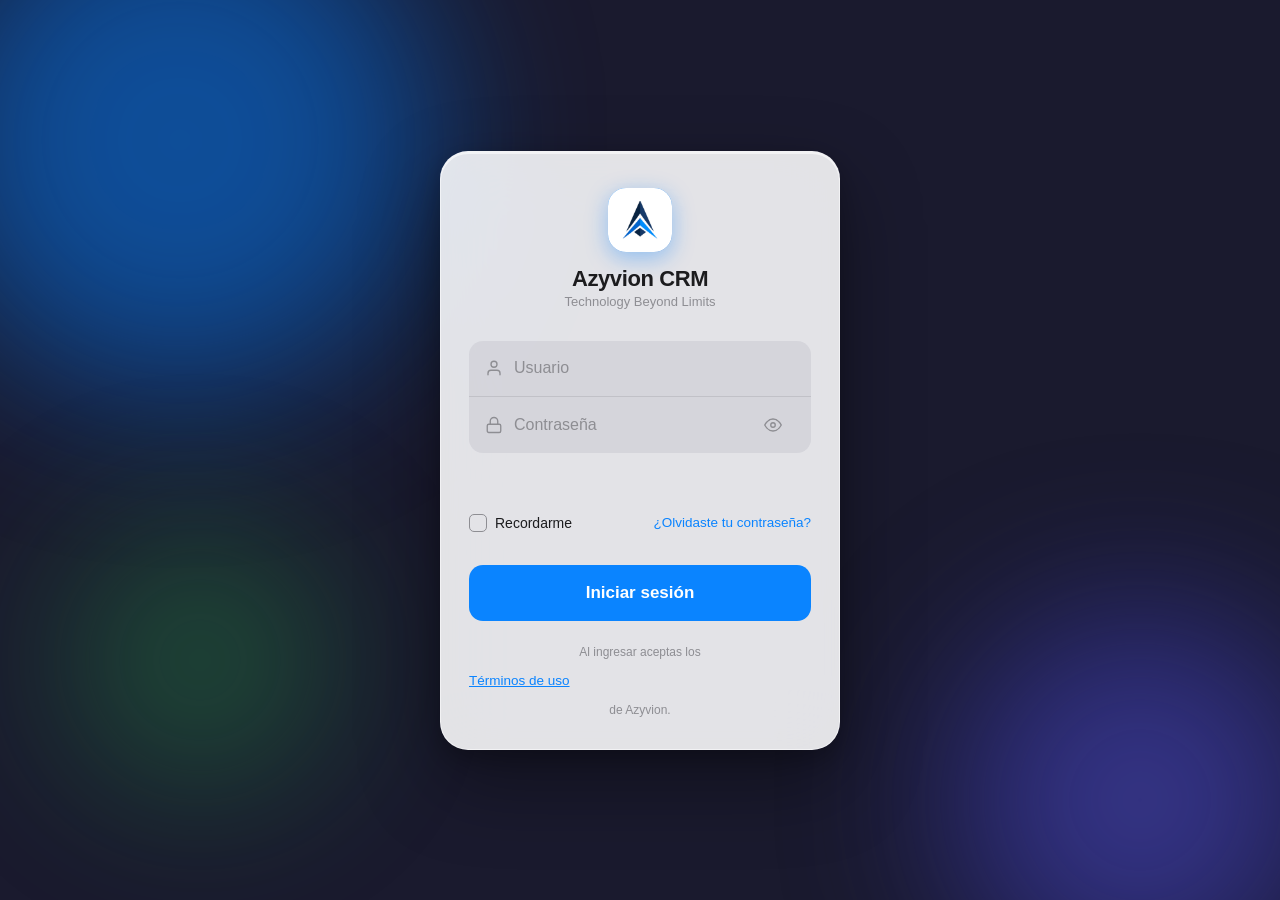
==== index.html @ 905f64ee "Update index.html" ====
<!DOCTYPE html>
<html lang="es">

<head>
    <meta charset="UTF-8" />
    <meta name="viewport" content="width=device-width, initial-scale=1.0, viewport-fit=cover" />
    <meta name="apple-mobile-web-app-capable" content="yes" />
    <meta name="apple-mobile-web-app-status-bar-style" content="black-translucent" />
    <meta name="mobile-web-app-capable" content="yes" />
    <meta name="theme-color" content="#1a1a2e" />
    <title>Azyvion CRM</title>
    <style>
        *,
        *::before,
        *::after {
            box-sizing: border-box;
            margin: 0;
            padding: 0;
        }

        :root {
            --bg: #1a1a2e;
            --card: rgba(255, 255, 255, 0.88);
            --card-border: rgba(255, 255, 255, 0.55);
            --text-primary: #1C1C1E;
            --text-secondary: #8E8E93;
            --field-bg: rgba(118, 118, 128, 0.12);
            --field-focus: rgba(10, 132, 255, 0.14);
            --accent: #0A84FF;
            --accent-dark: #0060DF;
            --danger: #FF453A;
            --divider: rgba(60, 60, 67, 0.13);
        }

        html {
            height: 100%;
        }
        body {
            min-height: 100%;
            min-height: 100dvh;
            display: flex;
            align-items: center;
            justify-content: center;
            font-family: -apple-system, "SF Pro Display", "Helvetica Neue", Arial, sans-serif;
            background: var(--bg);
            overflow: hidden;
            position: relative;
            padding-top: env(safe-area-inset-top, 0px);
            padding-bottom: env(safe-area-inset-bottom, 0px);
            padding-left: env(safe-area-inset-left, 0px);
            padding-right: env(safe-area-inset-right, 0px);
        }

        .bg-orb {
            position: fixed;
            border-radius: 50%;
            filter: blur(80px);
            opacity: 0.55;
            animation: drift linear infinite;
            pointer-events: none;
        }

        .bg-orb:nth-child(1) {
            width: 520px;
            height: 520px;
            background: radial-gradient(circle, #0A84FF 0%, #005cc5 100%);
            top: -120px;
            left: -80px;
            animation-duration: 18s;
        }

        .bg-orb:nth-child(2) {
            width: 400px;
            height: 400px;
            background: radial-gradient(circle, #5e5ce6 0%, #1c1c8a 100%);
            bottom: -100px;
            right: -60px;
            animation-duration: 22s;
            animation-direction: reverse;
        }

        .bg-orb:nth-child(3) {
            width: 280px;
            height: 280px;
            background: radial-gradient(circle, #30d158 0%, #1a7a35 100%);
            bottom: 100px;
            left: 60px;
            animation-duration: 28s;
            opacity: 0.3;
        }

        @keyframes drift {
            0%   { transform: translate(0, 0) scale(1); }
            33%  { transform: translate(40px, 30px) scale(1.06); }
            66%  { transform: translate(-20px, 50px) scale(0.95); }
            100% { transform: translate(0, 0) scale(1); }
        }

        .card {
            position: relative;
            z-index: 10;
            width: 100%;
            max-width: 400px;
            margin: 16px;
            background: var(--card);
            border: 1px solid var(--card-border);
            border-radius: 28px;
            padding: 36px 28px 32px;
            backdrop-filter: blur(32px) saturate(180%);
            -webkit-backdrop-filter: blur(32px) saturate(180%);
            box-shadow: 0 2px 0 rgba(255, 255, 255, 0.6) inset, 0 32px 80px rgba(0, 0, 0, 0.38), 0 8px 24px rgba(0, 0, 0, 0.22);
            animation: cardIn 0.52s cubic-bezier(0.34, 1.56, 0.64, 1) both;
        }
        @media (max-width: 380px) {
            .card { padding: 28px 20px 24px; border-radius: 24px; }
        }

        @keyframes cardIn {
            from { opacity: 0; transform: translateY(28px) scale(0.96); }
            to   { opacity: 1; transform: translateY(0) scale(1); }
        }

        .brand {
            text-align: center;
            margin-bottom: 32px;
        }

        .brand-icon {
            width: 64px;
            height: 64px;
            background: linear-gradient(145deg, #0A84FF 0%, #005cc5 100%);
            border-radius: 18px;
            display: inline-flex;
            align-items: center;
            justify-content: center;
            margin-bottom: 14px;
            box-shadow: 0 6px 22px rgba(10, 132, 255, 0.38);
        }

        .brand-icon svg {
            width: 34px;
            height: 34px;
            fill: none;
            stroke: #fff;
            stroke-width: 2;
            stroke-linecap: round;
            stroke-linejoin: round;
        }

        .brand-name {
            font-size: 22px;
            font-weight: 700;
            color: var(--text-primary);
            letter-spacing: -0.4px;
        }

        .brand-sub {
            font-size: 13px;
            color: var(--text-secondary);
            margin-top: 2px;
            font-weight: 400;
        }

        .field-group {
            background: var(--field-bg);
            border-radius: 14px;
            overflow: hidden;
            margin-bottom: 16px;
        }

        .field {
            display: flex;
            align-items: center;
            padding: 0 16px;
            height: 56px;
            position: relative;
            transition: background .18s;
        }

        .field:first-child:not(:last-child) {
            border-bottom: 1px solid var(--divider);
        }

        .field:focus-within {
            background: var(--field-focus);
        }

        .field-icon {
            width: 18px;
            height: 18px;
            flex-shrink: 0;
            stroke: var(--text-secondary);
            stroke-width: 1.8;
            stroke-linecap: round;
            stroke-linejoin: round;
            fill: none;
            margin-right: 11px;
            transition: stroke .18s;
        }

        .field:focus-within .field-icon {
            stroke: var(--accent);
        }

        .field input {
            flex: 1;
            border: none;
            background: transparent;
            outline: none;
            -webkit-user-select: text;
            font-size: 16px;
            font-family: inherit;
            color: var(--text-primary);
            caret-color: var(--accent);
        }

        .field input::placeholder {
            color: var(--text-secondary);
        }

        .field-action {
            background: none;
            border: none;
            padding: 4px;
            cursor: pointer;
            color: var(--text-secondary);
            display: flex;
            align-items: center;
            transition: color .18s;
        }

        .field-action:hover {
            color: var(--accent);
        }

        .field-action svg {
            width: 18px;
            height: 18px;
            fill: none;
            stroke: currentColor;
            stroke-width: 1.8;
            stroke-linecap: round;
            stroke-linejoin: round;
        }

        .error-msg {
            color: var(--danger);
            font-size: 13px;
            font-weight: 500;
            min-height: 20px;
            margin-bottom: 12px;
            opacity: 0;
            transform: translateY(-4px);
            transition: opacity .22s, transform .22s;
        }

        .error-msg.visible {
            opacity: 1;
            transform: translateY(0);
        }

        .row-aux {
            display: flex;
            align-items: center;
            justify-content: space-between;
            margin-bottom: 20px;
        }

        .checkbox-label {
            display: flex;
            align-items: center;
            gap: 8px;
            font-size: 14px;
            color: var(--text-primary);
            cursor: pointer;
            user-select: none;
        }

        .checkbox-label input[type="checkbox"] {
            display: none;
        }

        .custom-check {
            width: 18px;
            height: 18px;
            border-radius: 5px;
            border: 1.5px solid var(--text-secondary);
            display: flex;
            align-items: center;
            justify-content: center;
            flex-shrink: 0;
            transition: background .15s, border-color .15s;
        }

        .checkbox-label input:checked ~ .custom-check {
            background: var(--accent);
            border-color: var(--accent);
        }

        .custom-check svg {
            width: 10px;
            height: 10px;
            stroke: #fff;
            stroke-width: 2.5;
            stroke-linecap: round;
            stroke-linejoin: round;
            fill: none;
            opacity: 0;
            transition: opacity .15s;
        }

        .checkbox-label input:checked ~ .custom-check svg {
            opacity: 1;
        }

        .link {
            background: none;
            border: none;
            padding: 0;
            font-family: inherit;
            font-size: 13.5px;
            color: var(--accent);
            cursor: pointer;
            font-weight: 500;
        }

        .link:hover {
            color: var(--accent-dark);
        }

        .btn-primary {
            width: 100%;
            height: 56px;
            background: var(--accent);
            color: #fff;
            border: none;
            border-radius: 14px;
            font-size: 17px;
            font-weight: 600;
            font-family: inherit;
            cursor: pointer;
            position: relative;
            overflow: hidden;
            transition: background .2s;
            margin-bottom: 20px;
            -webkit-tap-highlight-color: transparent;
            touch-action: manipulation;
        }
        .btn-primary:active:not(:disabled) {
            background: var(--accent-dark);
            transform: scale(0.98);
        }

        .btn-primary:hover:not(:disabled) {
            background: var(--accent-dark);
        }

        .btn-primary:disabled {
            opacity: .65;
            cursor: not-allowed;
        }

        .btn-text {
            transition: opacity .2s;
        }

        .spinner {
            position: absolute;
            inset: 0;
            display: none;
            align-items: center;
            justify-content: center;
        }

        .spinner::after {
            content: '';
            width: 22px;
            height: 22px;
            border: 2.5px solid rgba(255, 255, 255, 0.35);
            border-top-color: #fff;
            border-radius: 50%;
            animation: spin .75s linear infinite;
        }

        @keyframes spin {
            to { transform: rotate(360deg) }
        }

        .btn-primary.loading .btn-text {
            opacity: 0;
        }

        .btn-primary.loading .spinner {
            display: flex;
        }

        .footer-text {
            text-align: center;
            margin-top: 4px;
            font-size: 12px;
            color: var(--text-secondary);
        }

        .toast {
            position: fixed;
            bottom: calc(28px + env(safe-area-inset-bottom, 0px));
            left: 50%;
            transform: translateX(-50%) translateY(120px);
            background: rgba(30, 30, 30, 0.92);
            color: #fff;
            padding: 13px 22px;
            border-radius: 20px;
            font-size: 14px;
            font-weight: 500;
            backdrop-filter: blur(16px);
            -webkit-backdrop-filter: blur(16px);
            display: flex;
            align-items: center;
            gap: 8px;
            z-index: 100;
            transition: transform .38s cubic-bezier(0.34, 1.42, 0.64, 1);
            white-space: nowrap;
            max-width: calc(100vw - 32px);
        }

        .toast.show {
            transform: translateX(-50%) translateY(0);
        }

        .toast svg {
            width: 18px;
            height: 18px;
            stroke-width: 2.5;
            stroke-linecap: round;
            stroke-linejoin: round;
            fill: none;
        }

        @media(prefers-reduced-motion:reduce) {
            .bg-orb, .card { animation: none; }
        }

        * { -webkit-tap-highlight-color: transparent; }
        button, a, label { touch-action: manipulation; }
        .checkbox-label { min-height: 44px; }
        .link { min-height: 44px; display: flex; align-items: center; }
        .row-aux { align-items: center; }
        .field-action { min-width: 44px; min-height: 44px; justify-content: center; }

        @media (prefers-color-scheme: dark) {
            :root:not([data-theme="light"]) {
                --card: rgba(40, 40, 50, 0.92);
                --card-border: rgba(255, 255, 255, 0.12);
                --text-primary: #F2F2F7;
                --text-secondary: #A5A5AA;
                --field-bg: rgba(118, 118, 128, 0.2);
                --field-focus: rgba(10, 132, 255, 0.18);
                --divider: rgba(255, 255, 255, 0.08);
            }
        }
    </style>
</head>

<body>
    <div class="bg-orb"></div>
    <div class="bg-orb"></div>
    <div class="bg-orb"></div>

    <div class="toast" id="toast">
        <svg viewBox="0 0 24 24" style="stroke:#30d158">
            <polyline points="20 6 9 17 4 12" />
        </svg>
        Sesión iniciada correctamente
    </div>

    <div class="card">
        <div class="brand">
            <div class="brand-icon">
                <img src="logo-crm.png" alt="Azyvion CRM Logo" style="width:100%;height:100%;object-fit:contain;border-radius:inherit;" onerror="this.style.display='none';this.parentElement.innerHTML='<svg viewBox=\'0 0 24 24\' style=\'width:24px;height:24px;stroke:#fff;stroke-width:2;stroke-linecap:round;stroke-linejoin:round;fill:none\'><path d=\'M12 2L2 7l10 5 10-5-10-5z\'/><path d=\'M2 17l10 5 10-5\'/><path d=\'M2 12l10 5 10-5\'/></svg>'">
            </div>
            <div class="brand-name">Azyvion CRM</div>
            <div class="brand-sub">Technology Beyond Limits</div>
        </div>

        <div class="field-group">
            <div class="field">
                <svg class="field-icon" viewBox="0 0 24 24">
                    <path d="M20 21v-2a4 4 0 0 0-4-4H8a4 4 0 0 0-4 4v2" />
                    <circle cx="12" cy="7" r="4" />
                </svg>
                <input type="text" id="usuario" placeholder="Usuario" autocomplete="username" />
            </div>
            <div class="field">
                <svg class="field-icon" viewBox="0 0 24 24">
                    <rect x="3" y="11" width="18" height="11" rx="2" ry="2" />
                    <path d="M7 11V7a5 5 0 0 1 10 0v4" />
                </svg>
                <input type="password" id="password" placeholder="Contraseña" autocomplete="current-password" />
                <button class="field-action" onclick="togglePwd()" aria-label="Mostrar contraseña">
                    <svg id="eyeIcon" viewBox="0 0 24 24">
                        <path d="M1 12s4-8 11-8 11 8 11 8-4 8-11 8-11-8-11-8z" />
                        <circle cx="12" cy="12" r="3" />
                    </svg>
                </button>
            </div>
        </div>

        <div class="error-msg" id="errMsg">Usuario o contraseña incorrectos.</div>

        <div class="row-aux">
            <label class="checkbox-label">
                <input type="checkbox" id="remember" />
                <span class="custom-check">
                    <svg viewBox="0 0 12 12">
                        <polyline points="2 6 5 9 10 3" />
                    </svg>
                </span>
                Recordarme
            </label>
            <button class="link" onclick="handleForgot()">¿Olvidaste tu contraseña?</button>
        </div>

        <button class="btn-primary" id="loginBtn" onclick="handleLogin()">
            <span class="btn-text">Iniciar sesión</span>
            <div class="spinner"></div>
        </button>

        <p class="footer-text">
            Al ingresar aceptas los <a class="link" href="#">Términos de uso</a> de Azyvion.
        </p>
    </div>

    <!-- ════════════════════════════════════════════════════════════
         AZYVION CRM — LOGIN via Edge Function login-crm
    ═════════════════════════════════════════════════════════════ -->
    <script>
    (function () {
        var SESSION_KEY  = 'azyvion_session';
        var REMEMBER_KEY = 'azyvion_remember_user';
        var LOGIN_URL    = 'https://dwtykzporgjjvdustjfq.supabase.co/functions/v1/login-crm';

        /* ── Verificación rápida de sesión existente ─────────────────────────────
           El dashboard requiere azyvion_session con { token, expira }.
           Si ya existe una sesión válida (token presente y no expirada),
           redirigir directamente sin llamar al backend.                          */
        (function checkExisting() {
            try {
                var raw = localStorage.getItem(SESSION_KEY);
                if (!raw) return;
                var sess = JSON.parse(raw);
                if (!sess || !sess.token) return;
                if (sess.expira && new Date(sess.expira) <= new Date()) {
                    localStorage.removeItem(SESSION_KEY);
                    return;
                }
                // Sesión todavía válida: ir directo al dashboard
                window.location.href = 'dashboard.html';
            } catch (e) {}
        })();

        /* ── Pre-rellenar usuario si Recordarme estaba activo ───────────────── */
        (function prefillUser() {
            try {
                var saved = localStorage.getItem(REMEMBER_KEY);
                if (saved) {
                    document.getElementById('usuario').value = saved;
                    document.getElementById('remember').checked = true;
                }
            } catch (e) {}
        })();

        /* ── handleLogin ─────────────────────────────────────────────────────── */
        window.handleLogin = function () {
            var usuario  = document.getElementById('usuario').value.trim();
            var pwd      = document.getElementById('password').value;
            var remember = document.getElementById('remember').checked;
            var btn      = document.getElementById('loginBtn');
            var err      = document.getElementById('errMsg');

            err.classList.remove('visible');

            if (!usuario || !pwd) {
                err.textContent = 'Ingresa tu usuario y contraseña.';
                err.classList.add('visible');
                return;
            }

            btn.classList.add('loading');
            btn.disabled = true;

            fetch(LOGIN_URL, {
                method:  'POST',
                headers: { 'Content-Type': 'application/json' },
                body:    JSON.stringify({ usuario: usuario, contrasena: pwd })
            })
            .then(function (r) { return r.json(); })
            .then(function (res) {
                btn.classList.remove('loading');
                btn.disabled = false;

                if (!res.ok) {
                    err.textContent = res.error || 'Error al iniciar sesión.';
                    err.classList.add('visible');
                    return;
                }

                /* ── Recordarme: solo el nombre de usuario, nunca la contraseña */
                try {
                    if (remember) {
                        localStorage.setItem(REMEMBER_KEY, usuario);
                    } else {
                        localStorage.removeItem(REMEMBER_KEY);
                    }
                } catch (e) {}

                /* ── Construir objeto de sesión compatible con dashboard.html ───
                   El dashboard verifica:
                     sess.token   → debe existir (usamos access_token de Supabase Auth)
                     sess.expira  → ISO string; si <= now() la sesión es inválida
                     sess.rol     → string 'Admin' | 'Gerente' | 'Agente'
                     sess.nombre  → string con el nombre visible
                     sess.usuario → string con el username
                   Campos adicionales que el dashboard consume si están presentes:
                     sess.fotoUrl, sess.preferencias                              */
                var expiresAt = res.session.expires_at;
                // expires_at de Supabase Auth es unix timestamp (segundos)
                var expira = new Date(expiresAt * 1000).toISOString();

                var sesion = {
                    token:        res.session.access_token,
                    refresh_token: res.session.refresh_token,
                    nombre:       res.nombre,
                    usuario:      res.usuario,
                    rol:          res.rol,
                    expira:       expira,
                    fotoUrl:      res.fotoUrl  || '',
                    preferencias: res.preferencias || {}
                };

                try {
                    localStorage.setItem(SESSION_KEY, JSON.stringify(sesion));
                } catch (e) {
                    err.textContent = 'No se pudo guardar la sesión. Revisa los permisos del navegador.';
                    err.classList.add('visible');
                    return;
                }

                showToast('Sesión iniciada — bienvenido, ' + res.nombre, '#30d158');
                setTimeout(function () {
                    window.location.href = 'dashboard.html';
                }, 1300);
            })
            .catch(function (e) {
                btn.classList.remove('loading');
                btn.disabled = false;
                err.textContent = 'Error de conexión: ' + (e.message || 'intenta de nuevo.');
                err.classList.add('visible');
            });
        };

        /* ── Helpers UI ──────────────────────────────────────────────────────── */
        window.handleForgot = function () {
            showToast('Contacta al administrador para restablecer tu contraseña', '#0A84FF');
        };

        function showToast(msg, color) {
            color = color || '#30d158';
            var t = document.getElementById('toast');
            t.innerHTML = '<svg viewBox="0 0 24 24" style="stroke:' + color + ';width:18px;height:18px;stroke-width:2.5;stroke-linecap:round;stroke-linejoin:round;fill:none"><polyline points="20 6 9 17 4 12"/></svg> ' + msg;
            t.classList.add('show');
            setTimeout(function () { t.classList.remove('show'); }, 3000);
        }

        var pwdVisible = false;
        window.togglePwd = function () {
            pwdVisible = !pwdVisible;
            document.getElementById('password').type = pwdVisible ? 'text' : 'password';
        };

        /* ── Enter en cualquier campo dispara el login ───────────────────────── */
        document.addEventListener('keydown', function (e) {
            if (e.key === 'Enter') window.handleLogin();
        });

    })();
    </script>
</body>

</html>
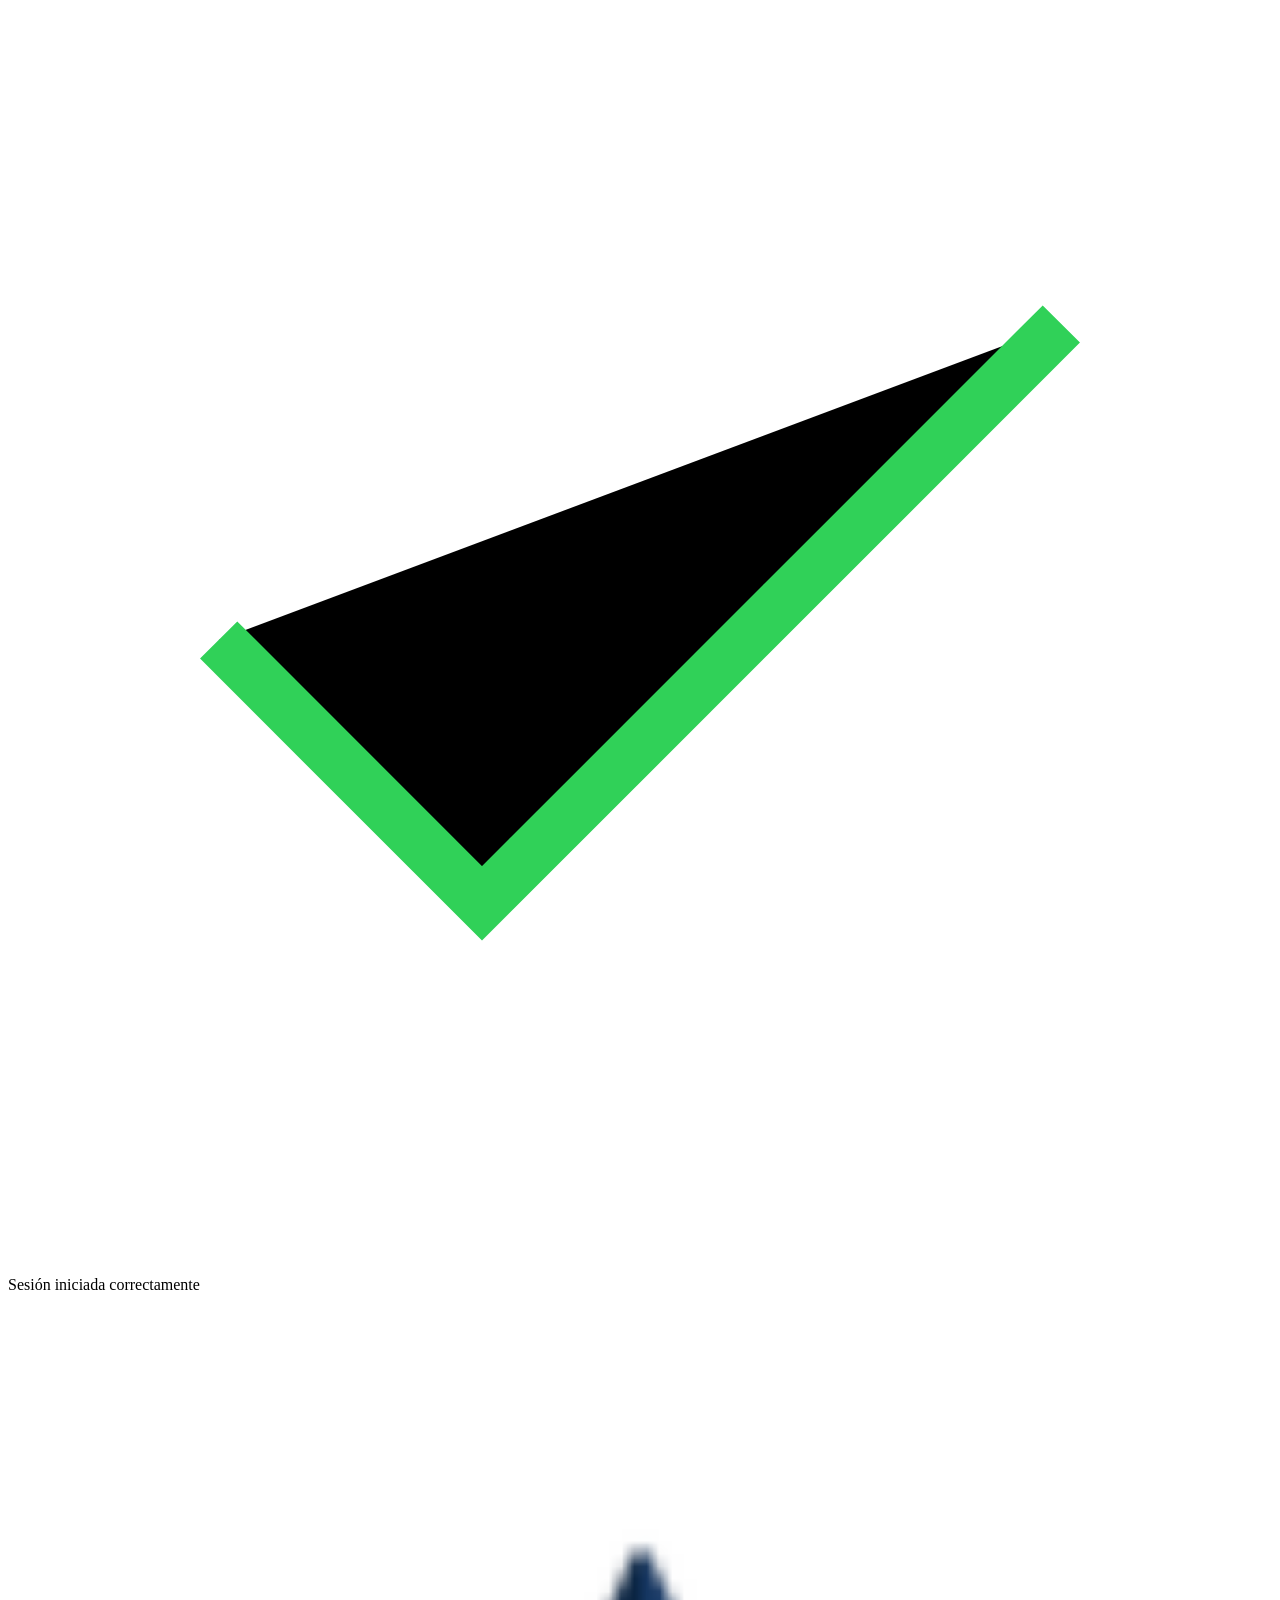
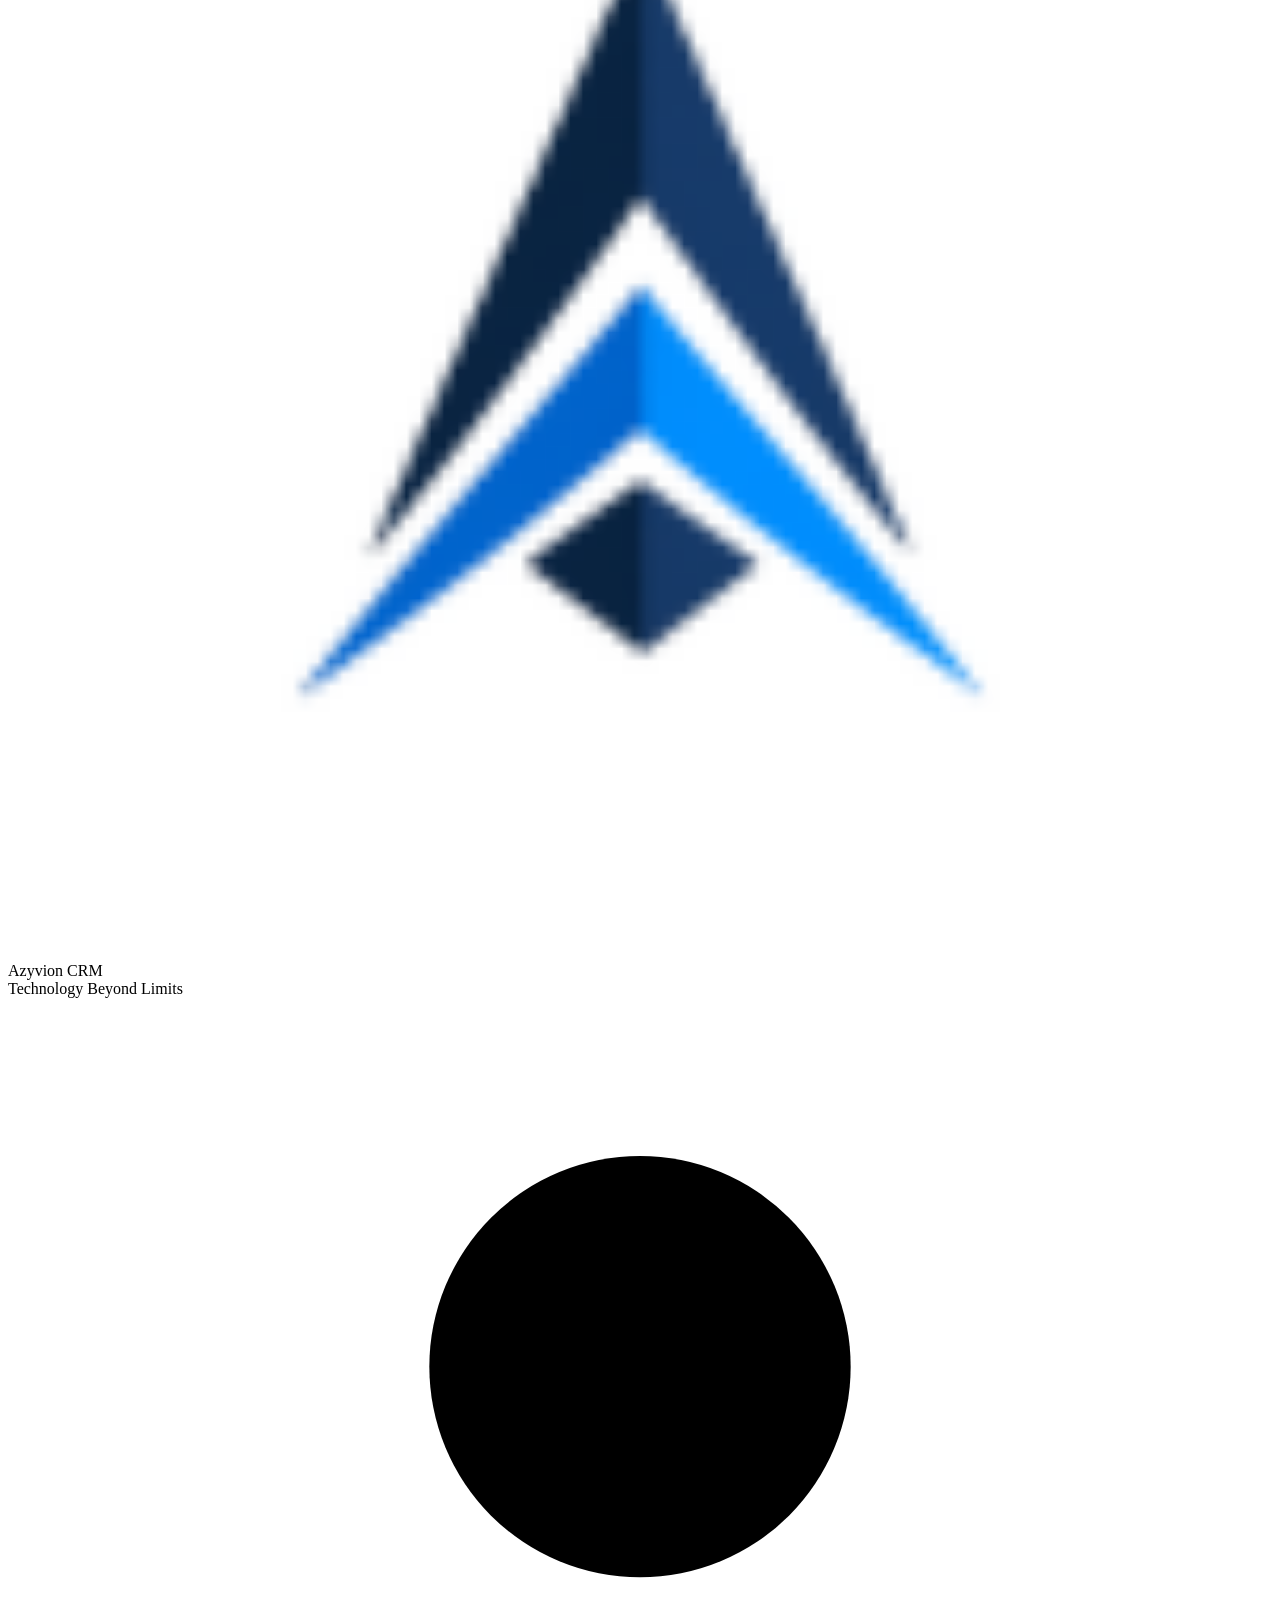
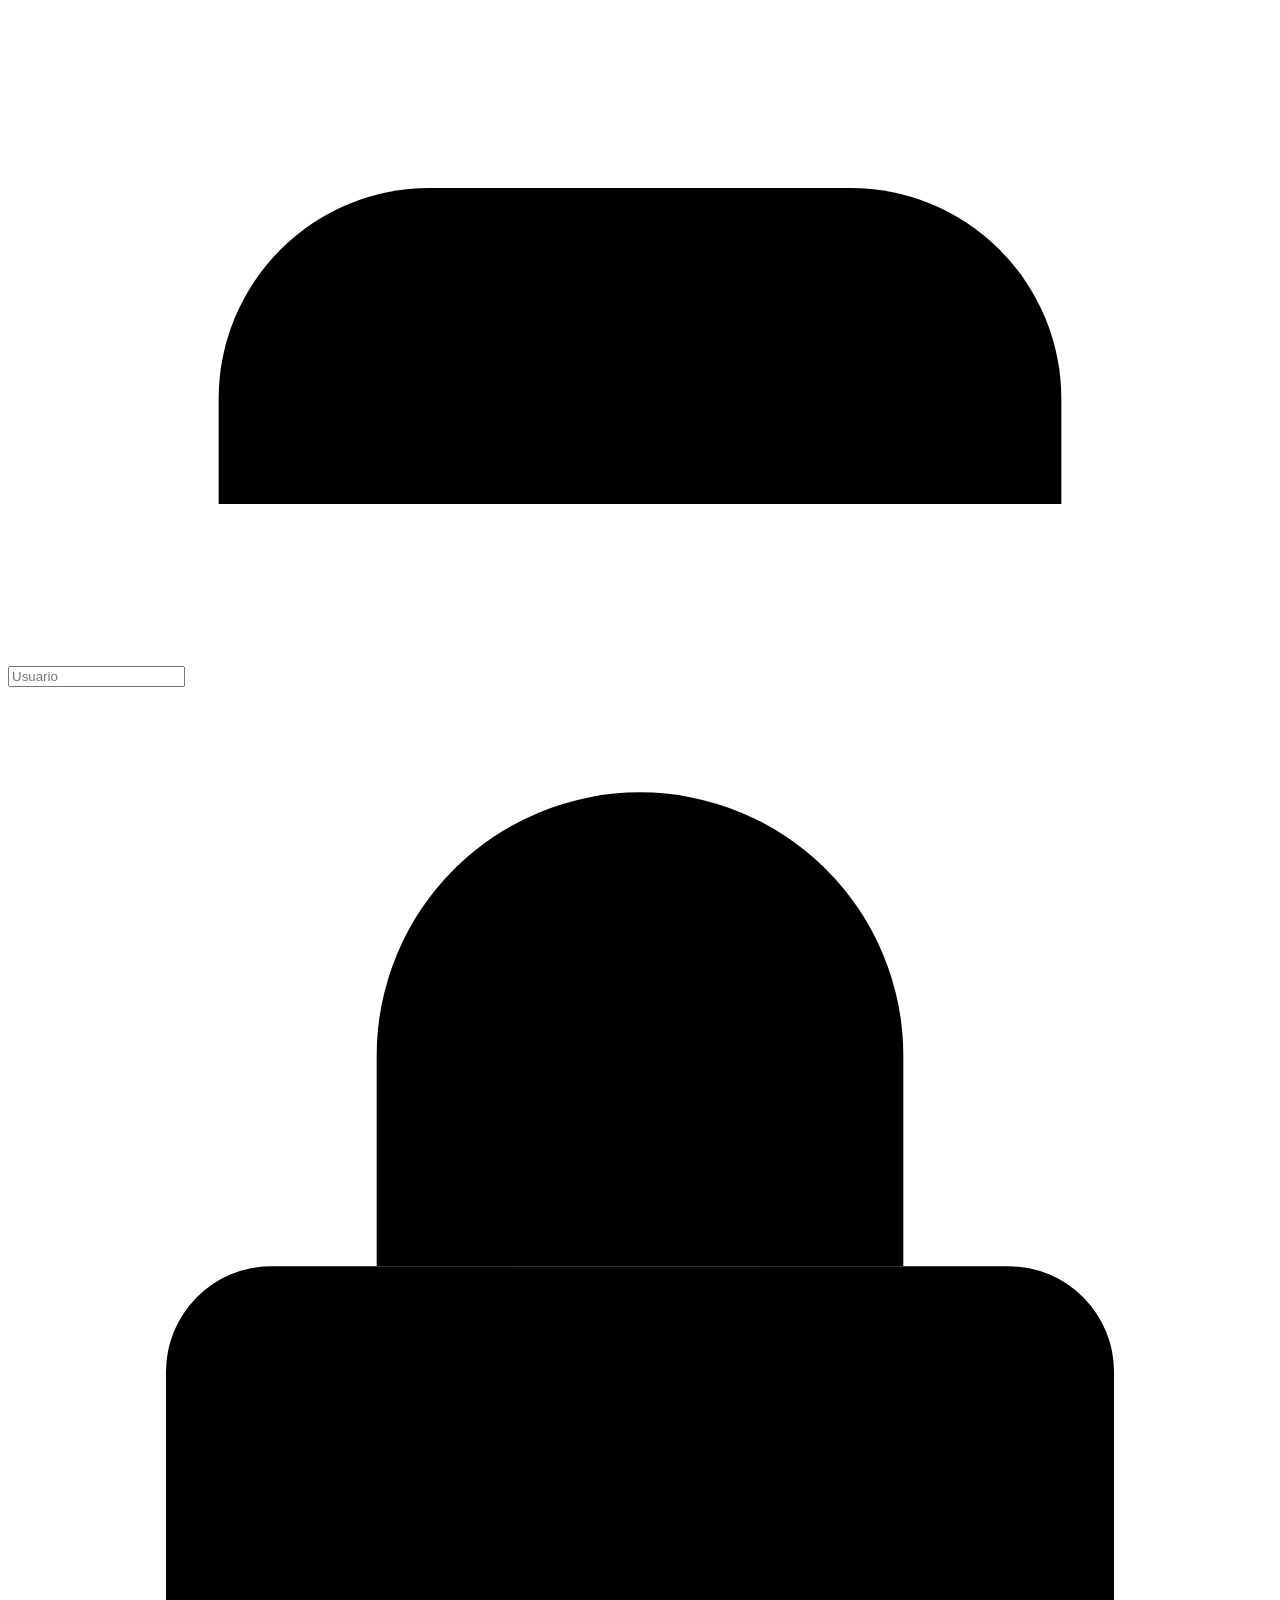
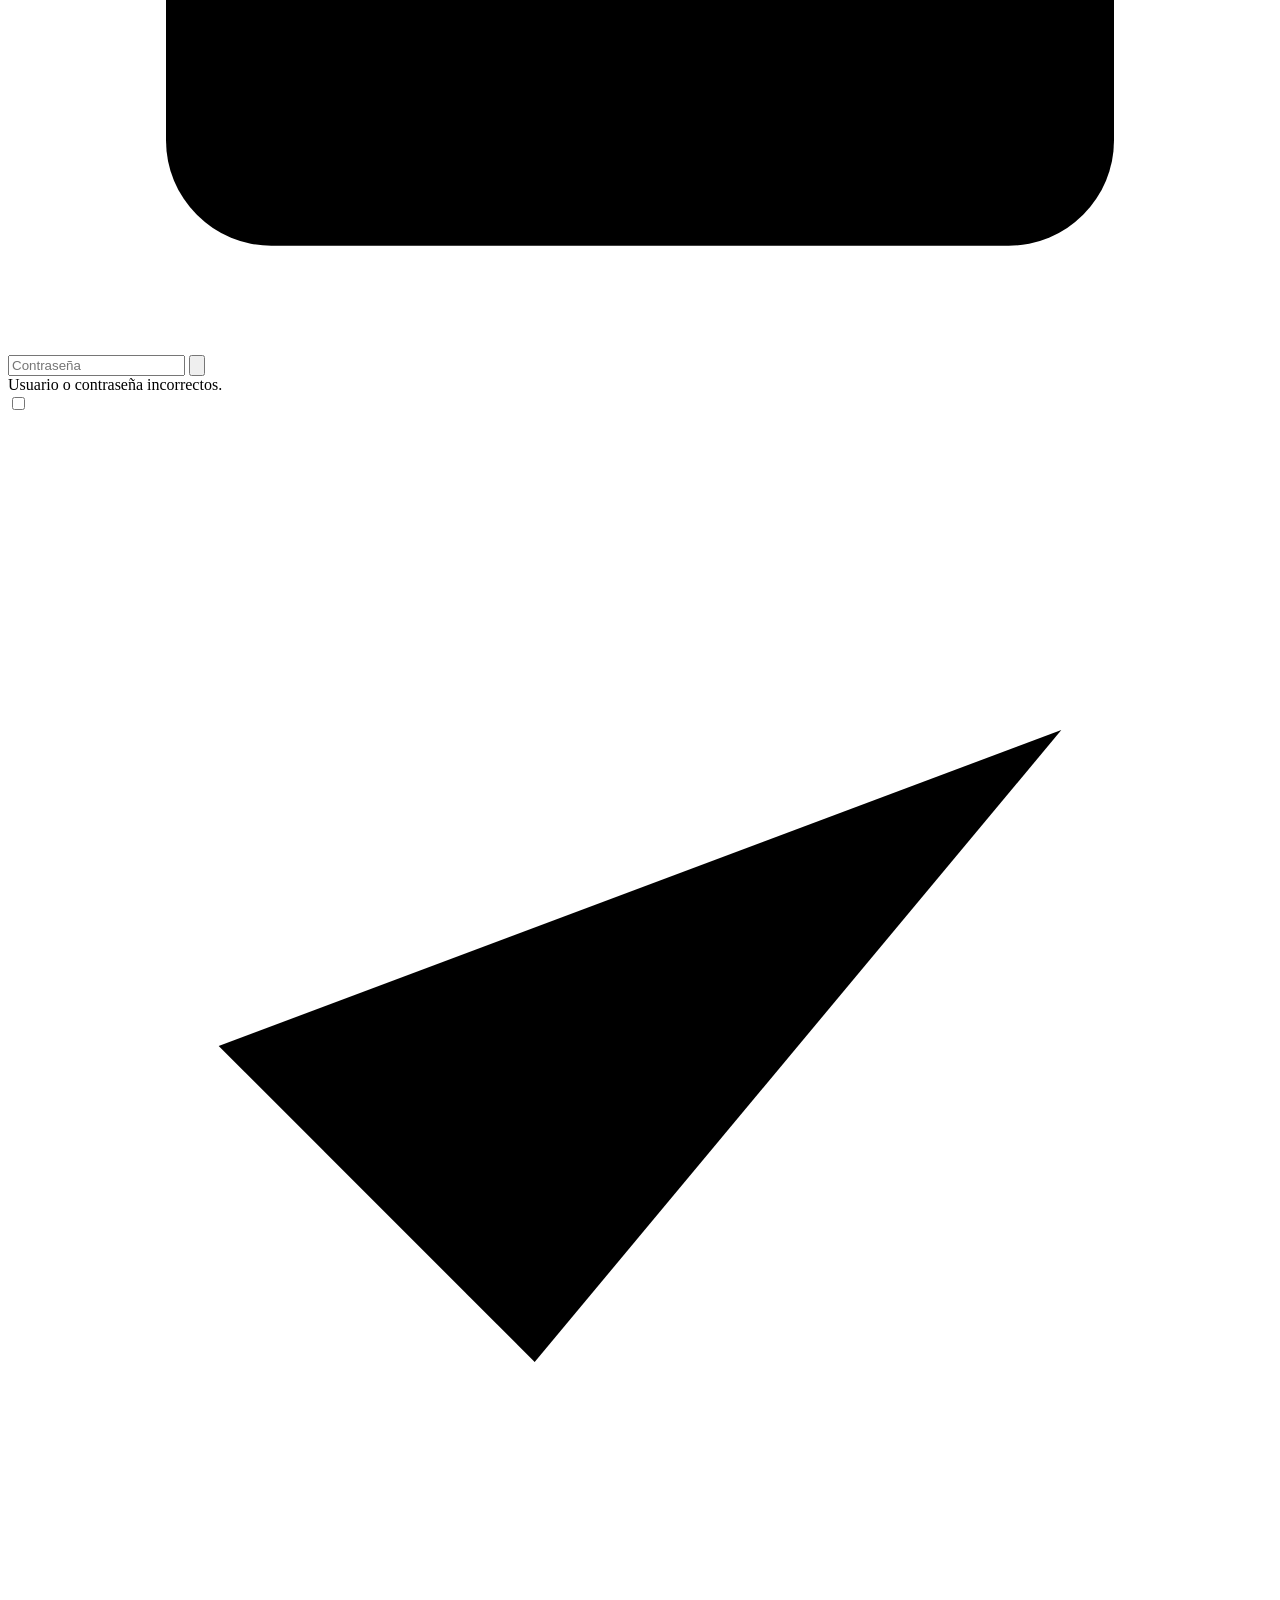
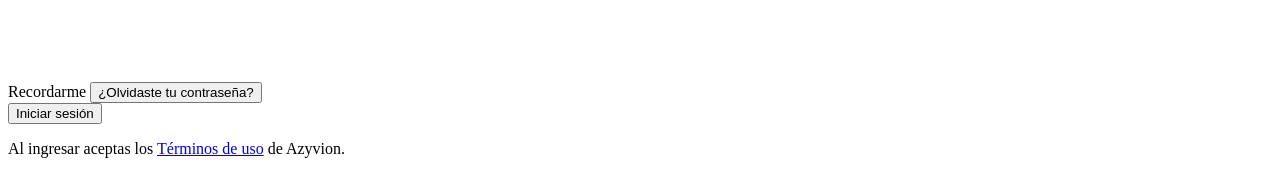
==== commit fc0ed2bf: "Update index.html" ====
--- a/index.html
+++ b/index.html
@@ -9,456 +9,7 @@
     <meta name="mobile-web-app-capable" content="yes" />
     <meta name="theme-color" content="#1a1a2e" />
     <title>Azyvion CRM</title>
-    <style>
-        *,
-        *::before,
-        *::after {
-            box-sizing: border-box;
-            margin: 0;
-            padding: 0;
-        }
-
-        :root {
-            --bg: #1a1a2e;
-            --card: rgba(255, 255, 255, 0.88);
-            --card-border: rgba(255, 255, 255, 0.55);
-            --text-primary: #1C1C1E;
-            --text-secondary: #8E8E93;
-            --field-bg: rgba(118, 118, 128, 0.12);
-            --field-focus: rgba(10, 132, 255, 0.14);
-            --accent: #0A84FF;
-            --accent-dark: #0060DF;
-            --danger: #FF453A;
-            --divider: rgba(60, 60, 67, 0.13);
-        }
-
-        html {
-            height: 100%;
-        }
-        body {
-            min-height: 100%;
-            min-height: 100dvh;
-            display: flex;
-            align-items: center;
-            justify-content: center;
-            font-family: -apple-system, "SF Pro Display", "Helvetica Neue", Arial, sans-serif;
-            background: var(--bg);
-            overflow: hidden;
-            position: relative;
-            padding-top: env(safe-area-inset-top, 0px);
-            padding-bottom: env(safe-area-inset-bottom, 0px);
-            padding-left: env(safe-area-inset-left, 0px);
-            padding-right: env(safe-area-inset-right, 0px);
-        }
-
-        .bg-orb {
-            position: fixed;
-            border-radius: 50%;
-            filter: blur(80px);
-            opacity: 0.55;
-            animation: drift linear infinite;
-            pointer-events: none;
-        }
-
-        .bg-orb:nth-child(1) {
-            width: 520px;
-            height: 520px;
-            background: radial-gradient(circle, #0A84FF 0%, #005cc5 100%);
-            top: -120px;
-            left: -80px;
-            animation-duration: 18s;
-        }
-
-        .bg-orb:nth-child(2) {
-            width: 400px;
-            height: 400px;
-            background: radial-gradient(circle, #5e5ce6 0%, #1c1c8a 100%);
-            bottom: -100px;
-            right: -60px;
-            animation-duration: 22s;
-            animation-direction: reverse;
-        }
-
-        .bg-orb:nth-child(3) {
-            width: 280px;
-            height: 280px;
-            background: radial-gradient(circle, #30d158 0%, #1a7a35 100%);
-            bottom: 100px;
-            left: 60px;
-            animation-duration: 28s;
-            opacity: 0.3;
-        }
-
-        @keyframes drift {
-            0%   { transform: translate(0, 0) scale(1); }
-            33%  { transform: translate(40px, 30px) scale(1.06); }
-            66%  { transform: translate(-20px, 50px) scale(0.95); }
-            100% { transform: translate(0, 0) scale(1); }
-        }
-
-        .card {
-            position: relative;
-            z-index: 10;
-            width: 100%;
-            max-width: 400px;
-            margin: 16px;
-            background: var(--card);
-            border: 1px solid var(--card-border);
-            border-radius: 28px;
-            padding: 36px 28px 32px;
-            backdrop-filter: blur(32px) saturate(180%);
-            -webkit-backdrop-filter: blur(32px) saturate(180%);
-            box-shadow: 0 2px 0 rgba(255, 255, 255, 0.6) inset, 0 32px 80px rgba(0, 0, 0, 0.38), 0 8px 24px rgba(0, 0, 0, 0.22);
-            animation: cardIn 0.52s cubic-bezier(0.34, 1.56, 0.64, 1) both;
-        }
-        @media (max-width: 380px) {
-            .card { padding: 28px 20px 24px; border-radius: 24px; }
-        }
-
-        @keyframes cardIn {
-            from { opacity: 0; transform: translateY(28px) scale(0.96); }
-            to   { opacity: 1; transform: translateY(0) scale(1); }
-        }
-
-        .brand {
-            text-align: center;
-            margin-bottom: 32px;
-        }
-
-        .brand-icon {
-            width: 64px;
-            height: 64px;
-            background: linear-gradient(145deg, #0A84FF 0%, #005cc5 100%);
-            border-radius: 18px;
-            display: inline-flex;
-            align-items: center;
-            justify-content: center;
-            margin-bottom: 14px;
-            box-shadow: 0 6px 22px rgba(10, 132, 255, 0.38);
-        }
-
-        .brand-icon svg {
-            width: 34px;
-            height: 34px;
-            fill: none;
-            stroke: #fff;
-            stroke-width: 2;
-            stroke-linecap: round;
-            stroke-linejoin: round;
-        }
-
-        .brand-name {
-            font-size: 22px;
-            font-weight: 700;
-            color: var(--text-primary);
-            letter-spacing: -0.4px;
-        }
-
-        .brand-sub {
-            font-size: 13px;
-            color: var(--text-secondary);
-            margin-top: 2px;
-            font-weight: 400;
-        }
-
-        .field-group {
-            background: var(--field-bg);
-            border-radius: 14px;
-            overflow: hidden;
-            margin-bottom: 16px;
-        }
-
-        .field {
-            display: flex;
-            align-items: center;
-            padding: 0 16px;
-            height: 56px;
-            position: relative;
-            transition: background .18s;
-        }
-
-        .field:first-child:not(:last-child) {
-            border-bottom: 1px solid var(--divider);
-        }
-
-        .field:focus-within {
-            background: var(--field-focus);
-        }
-
-        .field-icon {
-            width: 18px;
-            height: 18px;
-            flex-shrink: 0;
-            stroke: var(--text-secondary);
-            stroke-width: 1.8;
-            stroke-linecap: round;
-            stroke-linejoin: round;
-            fill: none;
-            margin-right: 11px;
-            transition: stroke .18s;
-        }
-
-        .field:focus-within .field-icon {
-            stroke: var(--accent);
-        }
-
-        .field input {
-            flex: 1;
-            border: none;
-            background: transparent;
-            outline: none;
-            -webkit-user-select: text;
-            font-size: 16px;
-            font-family: inherit;
-            color: var(--text-primary);
-            caret-color: var(--accent);
-        }
-
-        .field input::placeholder {
-            color: var(--text-secondary);
-        }
-
-        .field-action {
-            background: none;
-            border: none;
-            padding: 4px;
-            cursor: pointer;
-            color: var(--text-secondary);
-            display: flex;
-            align-items: center;
-            transition: color .18s;
-        }
-
-        .field-action:hover {
-            color: var(--accent);
-        }
-
-        .field-action svg {
-            width: 18px;
-            height: 18px;
-            fill: none;
-            stroke: currentColor;
-            stroke-width: 1.8;
-            stroke-linecap: round;
-            stroke-linejoin: round;
-        }
-
-        .error-msg {
-            color: var(--danger);
-            font-size: 13px;
-            font-weight: 500;
-            min-height: 20px;
-            margin-bottom: 12px;
-            opacity: 0;
-            transform: translateY(-4px);
-            transition: opacity .22s, transform .22s;
-        }
-
-        .error-msg.visible {
-            opacity: 1;
-            transform: translateY(0);
-        }
-
-        .row-aux {
-            display: flex;
-            align-items: center;
-            justify-content: space-between;
-            margin-bottom: 20px;
-        }
-
-        .checkbox-label {
-            display: flex;
-            align-items: center;
-            gap: 8px;
-            font-size: 14px;
-            color: var(--text-primary);
-            cursor: pointer;
-            user-select: none;
-        }
-
-        .checkbox-label input[type="checkbox"] {
-            display: none;
-        }
-
-        .custom-check {
-            width: 18px;
-            height: 18px;
-            border-radius: 5px;
-            border: 1.5px solid var(--text-secondary);
-            display: flex;
-            align-items: center;
-            justify-content: center;
-            flex-shrink: 0;
-            transition: background .15s, border-color .15s;
-        }
-
-        .checkbox-label input:checked ~ .custom-check {
-            background: var(--accent);
-            border-color: var(--accent);
-        }
-
-        .custom-check svg {
-            width: 10px;
-            height: 10px;
-            stroke: #fff;
-            stroke-width: 2.5;
-            stroke-linecap: round;
-            stroke-linejoin: round;
-            fill: none;
-            opacity: 0;
-            transition: opacity .15s;
-        }
-
-        .checkbox-label input:checked ~ .custom-check svg {
-            opacity: 1;
-        }
-
-        .link {
-            background: none;
-            border: none;
-            padding: 0;
-            font-family: inherit;
-            font-size: 13.5px;
-            color: var(--accent);
-            cursor: pointer;
-            font-weight: 500;
-        }
-
-        .link:hover {
-            color: var(--accent-dark);
-        }
-
-        .btn-primary {
-            width: 100%;
-            height: 56px;
-            background: var(--accent);
-            color: #fff;
-            border: none;
-            border-radius: 14px;
-            font-size: 17px;
-            font-weight: 600;
-            font-family: inherit;
-            cursor: pointer;
-            position: relative;
-            overflow: hidden;
-            transition: background .2s;
-            margin-bottom: 20px;
-            -webkit-tap-highlight-color: transparent;
-            touch-action: manipulation;
-        }
-        .btn-primary:active:not(:disabled) {
-            background: var(--accent-dark);
-            transform: scale(0.98);
-        }
-
-        .btn-primary:hover:not(:disabled) {
-            background: var(--accent-dark);
-        }
-
-        .btn-primary:disabled {
-            opacity: .65;
-            cursor: not-allowed;
-        }
-
-        .btn-text {
-            transition: opacity .2s;
-        }
-
-        .spinner {
-            position: absolute;
-            inset: 0;
-            display: none;
-            align-items: center;
-            justify-content: center;
-        }
-
-        .spinner::after {
-            content: '';
-            width: 22px;
-            height: 22px;
-            border: 2.5px solid rgba(255, 255, 255, 0.35);
-            border-top-color: #fff;
-            border-radius: 50%;
-            animation: spin .75s linear infinite;
-        }
-
-        @keyframes spin {
-            to { transform: rotate(360deg) }
-        }
-
-        .btn-primary.loading .btn-text {
-            opacity: 0;
-        }
-
-        .btn-primary.loading .spinner {
-            display: flex;
-        }
-
-        .footer-text {
-            text-align: center;
-            margin-top: 4px;
-            font-size: 12px;
-            color: var(--text-secondary);
-        }
-
-        .toast {
-            position: fixed;
-            bottom: calc(28px + env(safe-area-inset-bottom, 0px));
-            left: 50%;
-            transform: translateX(-50%) translateY(120px);
-            background: rgba(30, 30, 30, 0.92);
-            color: #fff;
-            padding: 13px 22px;
-            border-radius: 20px;
-            font-size: 14px;
-            font-weight: 500;
-            backdrop-filter: blur(16px);
-            -webkit-backdrop-filter: blur(16px);
-            display: flex;
-            align-items: center;
-            gap: 8px;
-            z-index: 100;
-            transition: transform .38s cubic-bezier(0.34, 1.42, 0.64, 1);
-            white-space: nowrap;
-            max-width: calc(100vw - 32px);
-        }
-
-        .toast.show {
-            transform: translateX(-50%) translateY(0);
-        }
-
-        .toast svg {
-            width: 18px;
-            height: 18px;
-            stroke-width: 2.5;
-            stroke-linecap: round;
-            stroke-linejoin: round;
-            fill: none;
-        }
-
-        @media(prefers-reduced-motion:reduce) {
-            .bg-orb, .card { animation: none; }
-        }
-
-        * { -webkit-tap-highlight-color: transparent; }
-        button, a, label { touch-action: manipulation; }
-        .checkbox-label { min-height: 44px; }
-        .link { min-height: 44px; display: flex; align-items: center; }
-        .row-aux { align-items: center; }
-        .field-action { min-width: 44px; min-height: 44px; justify-content: center; }
-
-        @media (prefers-color-scheme: dark) {
-            :root:not([data-theme="light"]) {
-                --card: rgba(40, 40, 50, 0.92);
-                --card-border: rgba(255, 255, 255, 0.12);
-                --text-primary: #F2F2F7;
-                --text-secondary: #A5A5AA;
-                --field-bg: rgba(118, 118, 128, 0.2);
-                --field-focus: rgba(10, 132, 255, 0.18);
-                --divider: rgba(255, 255, 255, 0.08);
-            }
-        }
-    </style>
+    <link rel="stylesheet" href="index.css">
 </head>
 
 <body>
@@ -542,9 +93,17 @@
         /* ── Verificación rápida de sesión existente ─────────────────────────────
            El dashboard requiere azyvion_session con { token, expira }.
            Si ya existe una sesión válida (token presente y no expirada),
-           redirigir directamente sin llamar al backend.                          */
+           redirigir directamente sin llamar al backend.
+           Si llegamos aquí con ?logout=1 o ?expired=1 en la URL, no redirigir
+           (el dashboard nos mandó de vuelta porque la sesión falló).             */
         (function checkExisting() {
             try {
+                // Si el dashboard nos redirigió de vuelta, no volver a redirigir
+                if (window.location.search.indexOf('logout') !== -1 ||
+                    window.location.search.indexOf('expired') !== -1) {
+                    localStorage.removeItem(SESSION_KEY);
+                    return;
+                }
                 var raw = localStorage.getItem(SESSION_KEY);
                 if (!raw) return;
                 var sess = JSON.parse(raw);
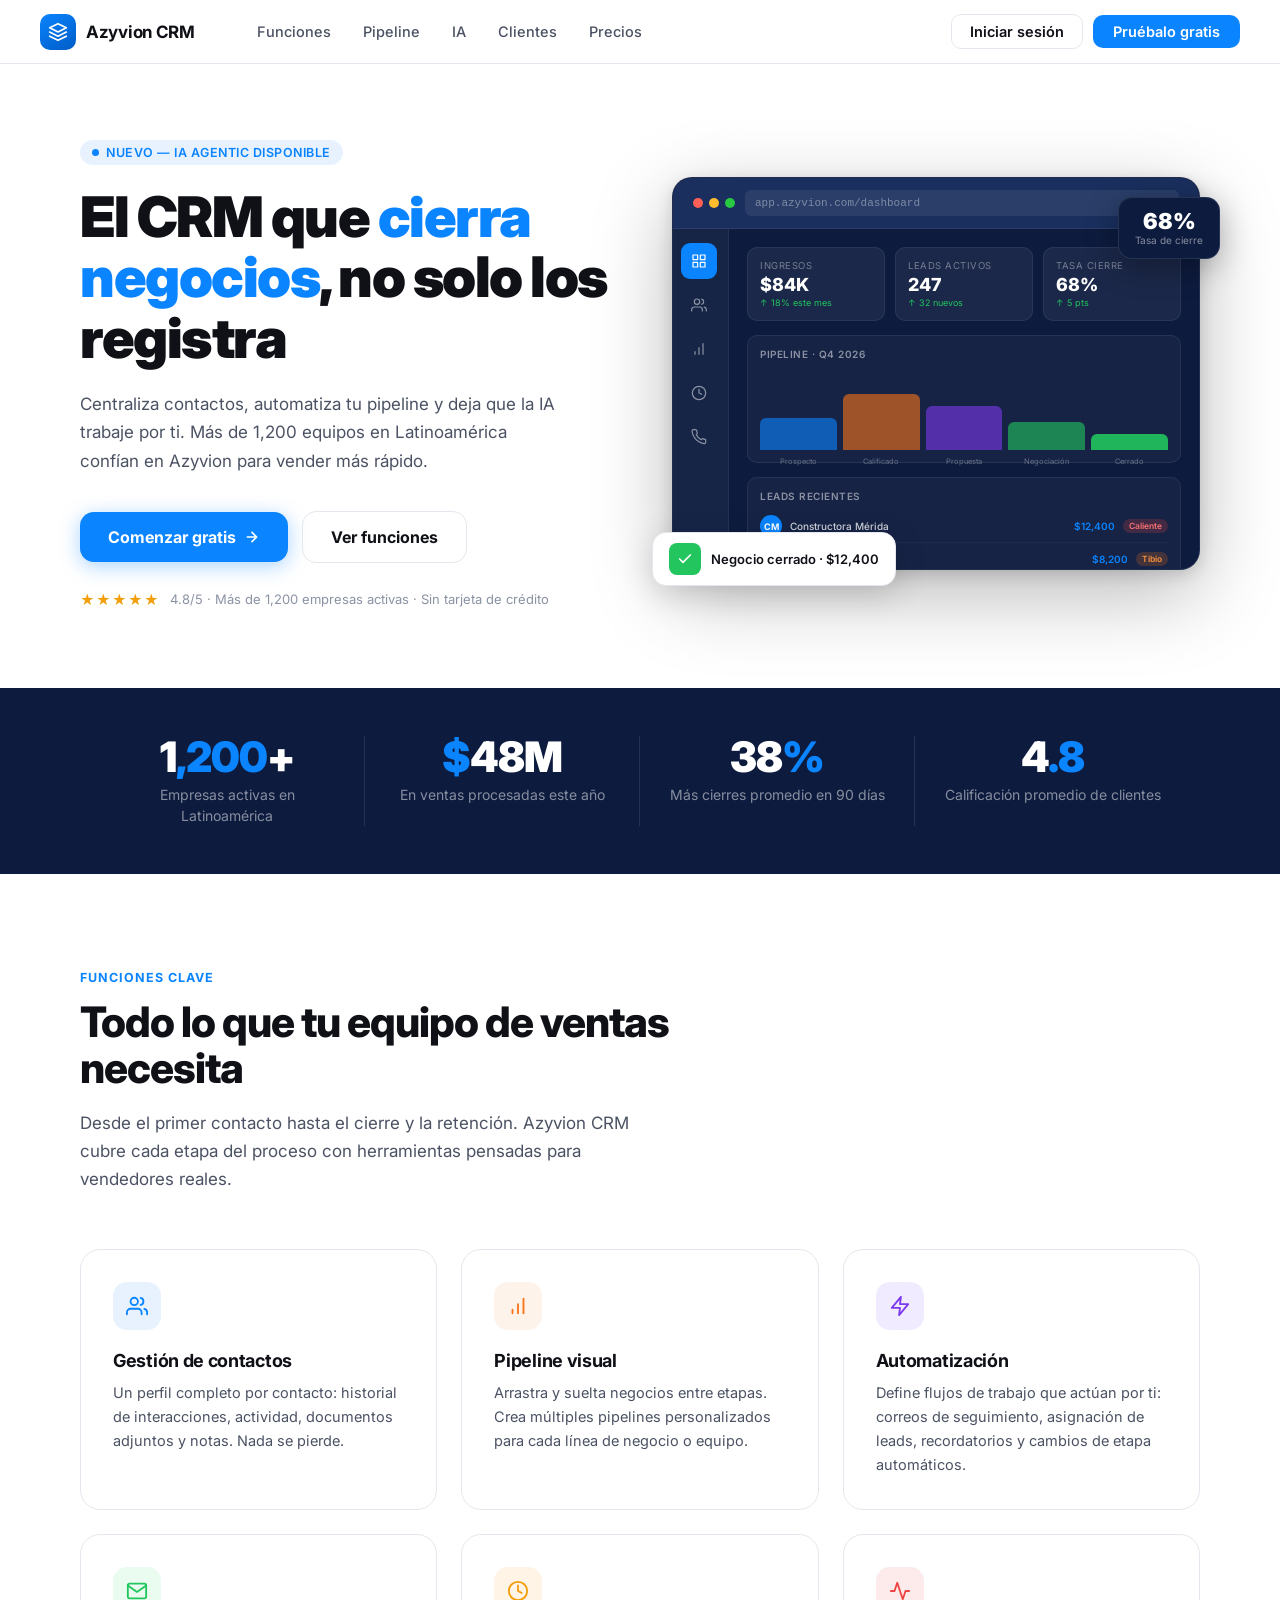
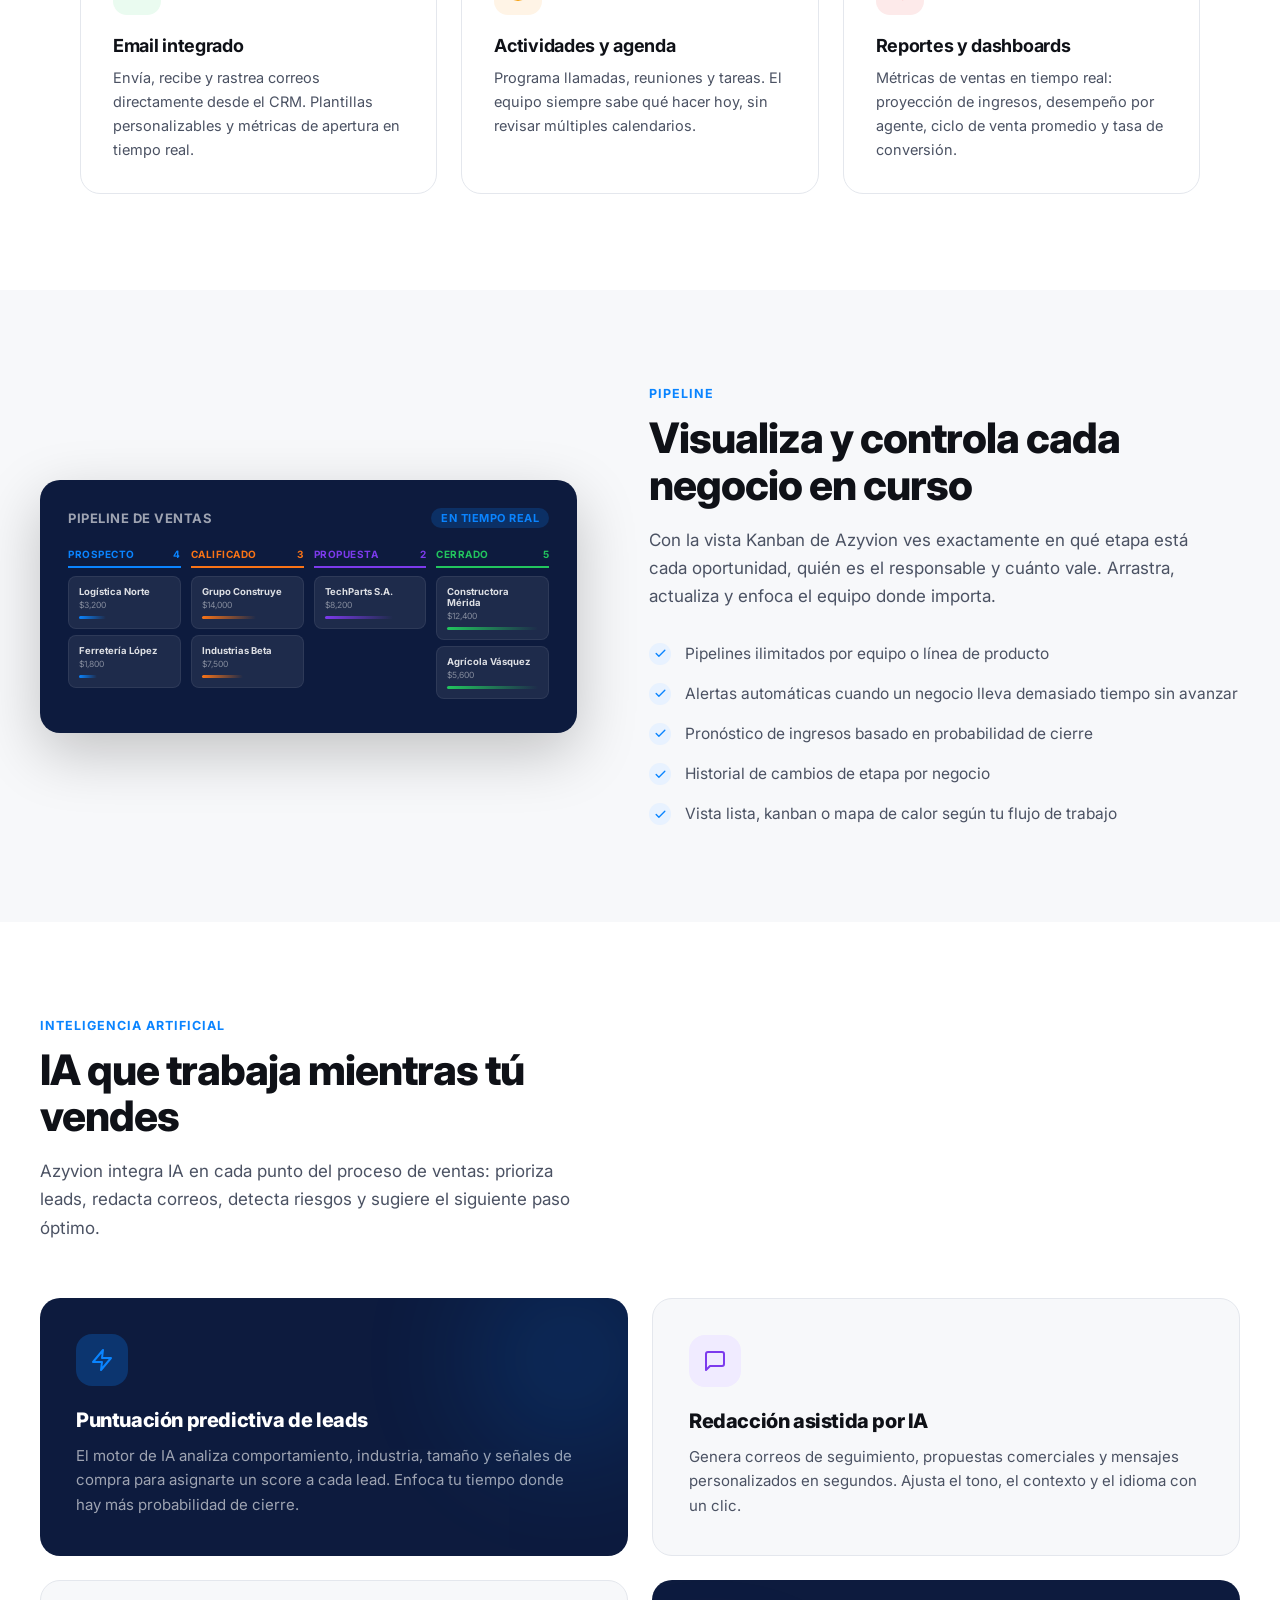
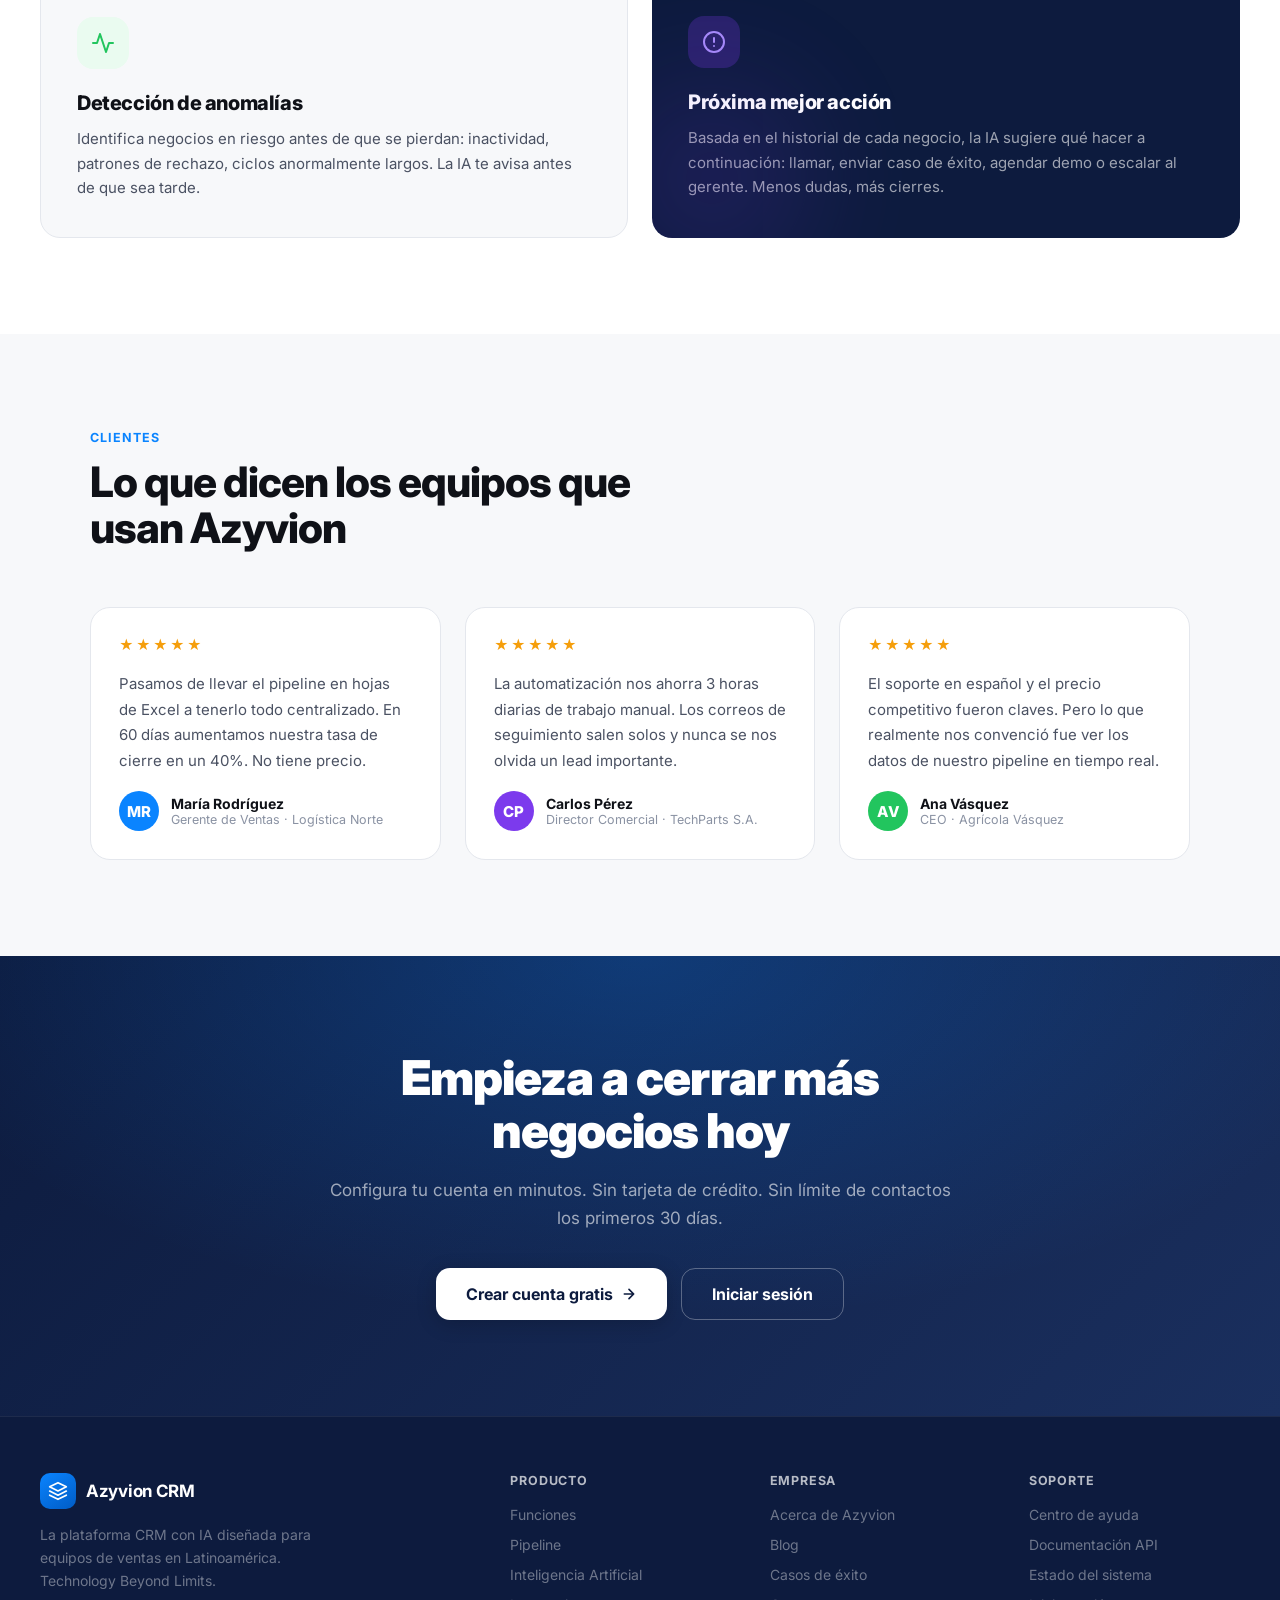
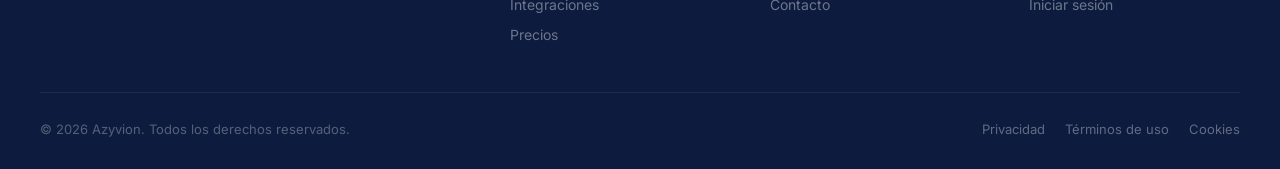
==== commit b364daa4: "Update index.html" ====
--- a/index.html
+++ b/index.html
@@ -1,248 +1,1434 @@
 <!DOCTYPE html>
 <html lang="es">
-
 <head>
-    <meta charset="UTF-8" />
-    <meta name="viewport" content="width=device-width, initial-scale=1.0, viewport-fit=cover" />
-    <meta name="apple-mobile-web-app-capable" content="yes" />
-    <meta name="apple-mobile-web-app-status-bar-style" content="black-translucent" />
-    <meta name="mobile-web-app-capable" content="yes" />
-    <meta name="theme-color" content="#1a1a2e" />
-    <title>Azyvion CRM</title>
-    <link rel="stylesheet" href="index.css">
+  <meta charset="UTF-8" />
+  <meta name="viewport" content="width=device-width, initial-scale=1.0, viewport-fit=cover" />
+  <title>Azyvion CRM — Technology Beyond Limits</title>
+  <meta name="description" content="Azyvion CRM es la plataforma de ventas con IA que centraliza tus contactos, automatiza tu pipeline y cierra más negocios." />
+  <link rel="preconnect" href="https://fonts.googleapis.com" />
+  <link rel="preconnect" href="https://fonts.gstatic.com" crossorigin />
+  <link href="https://fonts.googleapis.com/css2?family=Inter:wght@400;500;600;700;800;900&display=swap" rel="stylesheet" />
+  <style>
+    *, *::before, *::after { box-sizing: border-box; margin: 0; padding: 0; }
+
+    :root {
+      --blue:        #0A84FF;
+      --blue-dark:   #005cc5;
+      --blue-soft:   #e8f2ff;
+      --navy:        #0d1b3e;
+      --navy-mid:    #1a2f5e;
+      --text:        #0f1117;
+      --text-2:      #4b5263;
+      --text-3:      #8a92a3;
+      --bg:          #ffffff;
+      --bg-alt:      #f7f8fa;
+      --border:      #e4e7ed;
+      --green:       #22c55e;
+      --orange:      #f97316;
+      --purple:      #7c3aed;
+    }
+
+    html { scroll-behavior: smooth; }
+
+    body {
+      font-family: 'Inter', -apple-system, sans-serif;
+      color: var(--text);
+      background: var(--bg);
+      -webkit-font-smoothing: antialiased;
+    }
+
+    /* ─── NAV ─────────────────────────────────────── */
+    nav {
+      position: fixed;
+      top: 0; left: 0; right: 0;
+      z-index: 200;
+      height: 64px;
+      background: rgba(255,255,255,0.9);
+      backdrop-filter: blur(16px);
+      border-bottom: 1px solid var(--border);
+      display: flex;
+      align-items: center;
+      padding: 0 40px;
+      gap: 32px;
+    }
+
+    .nav-logo {
+      display: flex;
+      align-items: center;
+      gap: 10px;
+      text-decoration: none;
+      flex-shrink: 0;
+    }
+
+    .nav-logo-icon {
+      width: 36px; height: 36px;
+      background: linear-gradient(145deg, #0A84FF, #005cc5);
+      border-radius: 10px;
+      display: flex; align-items: center; justify-content: center;
+    }
+
+    .nav-logo-icon svg { width: 20px; height: 20px; stroke: #fff; fill: none; stroke-width: 2; stroke-linecap: round; stroke-linejoin: round; }
+
+    .nav-name { font-size: 17px; font-weight: 700; color: var(--text); letter-spacing: -0.3px; }
+
+    .nav-links {
+      display: flex;
+      gap: 4px;
+      list-style: none;
+      margin-left: 16px;
+      flex: 1;
+    }
+
+    .nav-links a {
+      display: block;
+      padding: 6px 14px;
+      border-radius: 8px;
+      font-size: 14.5px;
+      font-weight: 500;
+      color: var(--text-2);
+      text-decoration: none;
+      transition: color .15s, background .15s;
+    }
+
+    .nav-links a:hover { color: var(--text); background: var(--bg-alt); }
+
+    .nav-cta {
+      display: flex;
+      align-items: center;
+      gap: 10px;
+      margin-left: auto;
+      flex-shrink: 0;
+    }
+
+    .btn-ghost {
+      padding: 8px 18px;
+      border-radius: 10px;
+      font-size: 14.5px;
+      font-weight: 600;
+      color: var(--text);
+      border: 1.5px solid var(--border);
+      background: transparent;
+      cursor: pointer;
+      text-decoration: none;
+      transition: border-color .15s, color .15s;
+    }
+
+    .btn-ghost:hover { border-color: var(--blue); color: var(--blue); }
+
+    .btn-primary-sm {
+      padding: 8px 20px;
+      border-radius: 10px;
+      font-size: 14.5px;
+      font-weight: 600;
+      color: #fff;
+      background: var(--blue);
+      border: none;
+      cursor: pointer;
+      text-decoration: none;
+      transition: background .15s, transform .1s;
+    }
+
+    .btn-primary-sm:hover { background: var(--blue-dark); }
+    .btn-primary-sm:active { transform: scale(0.98); }
+
+    /* ─── HERO ────────────────────────────────────── */
+    .hero {
+      padding: 140px 40px 80px;
+      max-width: 1200px;
+      margin: 0 auto;
+      display: grid;
+      grid-template-columns: 1fr 1fr;
+      gap: 64px;
+      align-items: center;
+    }
+
+    .hero-tag {
+      display: inline-flex;
+      align-items: center;
+      gap: 7px;
+      font-size: 12.5px;
+      font-weight: 600;
+      color: var(--blue);
+      background: var(--blue-soft);
+      padding: 5px 12px;
+      border-radius: 20px;
+      margin-bottom: 22px;
+      text-transform: uppercase;
+      letter-spacing: 0.5px;
+    }
+
+    .hero-tag .dot {
+      width: 7px; height: 7px;
+      border-radius: 50%;
+      background: var(--blue);
+      animation: pulse-dot 2s ease-in-out infinite;
+    }
+
+    @keyframes pulse-dot {
+      0%, 100% { opacity: 1; transform: scale(1); }
+      50% { opacity: 0.5; transform: scale(0.7); }
+    }
+
+    .hero h1 {
+      font-size: clamp(36px, 4.5vw, 56px);
+      font-weight: 900;
+      line-height: 1.08;
+      letter-spacing: -1.5px;
+      color: var(--text);
+      margin-bottom: 22px;
+    }
+
+    .hero h1 em {
+      font-style: normal;
+      color: var(--blue);
+    }
+
+    .hero-desc {
+      font-size: 17px;
+      line-height: 1.65;
+      color: var(--text-2);
+      max-width: 480px;
+      margin-bottom: 36px;
+    }
+
+    .hero-actions {
+      display: flex;
+      align-items: center;
+      gap: 14px;
+      flex-wrap: wrap;
+    }
+
+    .btn-hero {
+      display: inline-flex;
+      align-items: center;
+      gap: 8px;
+      padding: 15px 28px;
+      border-radius: 14px;
+      font-size: 16px;
+      font-weight: 700;
+      text-decoration: none;
+      transition: all .18s;
+    }
+
+    .btn-hero.blue {
+      background: var(--blue);
+      color: #fff;
+      box-shadow: 0 4px 20px rgba(10,132,255,0.35);
+    }
+
+    .btn-hero.blue:hover { background: var(--blue-dark); box-shadow: 0 6px 28px rgba(10,132,255,0.45); transform: translateY(-1px); }
+
+    .btn-hero.outline {
+      border: 1.5px solid var(--border);
+      color: var(--text);
+      background: transparent;
+    }
+
+    .btn-hero.outline:hover { border-color: var(--blue); color: var(--blue); }
+
+    .hero-trust {
+      display: flex;
+      align-items: center;
+      gap: 10px;
+      margin-top: 28px;
+      font-size: 13px;
+      color: var(--text-3);
+    }
+
+    .trust-stars { color: #f59e0b; font-size: 14px; letter-spacing: 1px; }
+
+    /* ─── HERO VISUAL (dashboard mockup) ─────────── */
+    .hero-visual {
+      position: relative;
+    }
+
+    .dashboard-frame {
+      background: var(--navy);
+      border-radius: 20px;
+      overflow: hidden;
+      box-shadow: 0 24px 80px rgba(0,0,0,0.28), 0 4px 16px rgba(0,0,0,0.14);
+      border: 1px solid rgba(255,255,255,0.08);
+    }
+
+    .dash-topbar {
+      background: var(--navy-mid);
+      padding: 12px 20px;
+      display: flex;
+      align-items: center;
+      gap: 10px;
+      border-bottom: 1px solid rgba(255,255,255,0.07);
+    }
+
+    .dot-row { display: flex; gap: 6px; }
+    .dot-row span { width: 10px; height: 10px; border-radius: 50%; display: block; }
+    .dot-row span:nth-child(1) { background: #ff5f57; }
+    .dot-row span:nth-child(2) { background: #ffbd2e; }
+    .dot-row span:nth-child(3) { background: #28c840; }
+
+    .dash-url {
+      flex: 1;
+      background: rgba(255,255,255,0.07);
+      border-radius: 6px;
+      height: 26px;
+      display: flex;
+      align-items: center;
+      padding: 0 10px;
+      font-size: 11px;
+      color: rgba(255,255,255,0.4);
+      font-family: monospace;
+    }
+
+    .dash-body {
+      display: grid;
+      grid-template-columns: 56px 1fr;
+      height: 340px;
+    }
+
+    .dash-sidebar {
+      background: rgba(255,255,255,0.04);
+      border-right: 1px solid rgba(255,255,255,0.06);
+      padding: 14px 8px;
+      display: flex;
+      flex-direction: column;
+      gap: 8px;
+    }
+
+    .sb-icon {
+      width: 36px; height: 36px;
+      border-radius: 9px;
+      display: flex; align-items: center; justify-content: center;
+      cursor: pointer;
+    }
+
+    .sb-icon.active { background: var(--blue); }
+    .sb-icon svg { width: 16px; height: 16px; stroke: rgba(255,255,255,0.5); fill: none; stroke-width: 1.8; stroke-linecap: round; stroke-linejoin: round; }
+    .sb-icon.active svg { stroke: #fff; }
+
+    .dash-content {
+      padding: 18px;
+      display: flex;
+      flex-direction: column;
+      gap: 14px;
+      overflow: hidden;
+    }
+
+    .dash-stats-row {
+      display: grid;
+      grid-template-columns: repeat(3, 1fr);
+      gap: 10px;
+    }
+
+    .dash-stat {
+      background: rgba(255,255,255,0.06);
+      border-radius: 10px;
+      padding: 12px;
+      border: 1px solid rgba(255,255,255,0.07);
+    }
+
+    .dash-stat-label { font-size: 9.5px; color: rgba(255,255,255,0.4); margin-bottom: 5px; text-transform: uppercase; letter-spacing: 0.5px; }
+    .dash-stat-val { font-size: 18px; font-weight: 800; color: #fff; line-height: 1; }
+    .dash-stat-delta { font-size: 9px; color: var(--green); margin-top: 3px; }
+
+    .dash-pipeline {
+      background: rgba(255,255,255,0.04);
+      border-radius: 10px;
+      padding: 12px;
+      border: 1px solid rgba(255,255,255,0.07);
+      flex: 1;
+    }
+
+    .dash-pipeline-title { font-size: 10px; color: rgba(255,255,255,0.5); margin-bottom: 10px; font-weight: 600; text-transform: uppercase; letter-spacing: 0.5px; }
+
+    .pipeline-stages {
+      display: flex;
+      gap: 6px;
+      height: 80px;
+      align-items: flex-end;
+    }
+
+    .p-stage { flex: 1; border-radius: 6px 6px 0 0; position: relative; }
+    .p-stage-label { position: absolute; bottom: -16px; left: 0; right: 0; text-align: center; font-size: 7.5px; color: rgba(255,255,255,0.35); white-space: nowrap; overflow: hidden; }
+
+    .dash-leads {
+      background: rgba(255,255,255,0.04);
+      border-radius: 10px;
+      padding: 12px;
+      border: 1px solid rgba(255,255,255,0.07);
+    }
+
+    .dash-leads-title { font-size: 10px; color: rgba(255,255,255,0.5); margin-bottom: 8px; font-weight: 600; text-transform: uppercase; letter-spacing: 0.5px; }
+
+    .lead-row {
+      display: flex;
+      align-items: center;
+      gap: 8px;
+      padding: 5px 0;
+      border-bottom: 1px solid rgba(255,255,255,0.04);
+    }
+
+    .lead-row:last-child { border-bottom: none; }
+
+    .lead-avatar {
+      width: 22px; height: 22px;
+      border-radius: 50%;
+      display: flex; align-items: center; justify-content: center;
+      font-size: 9px; font-weight: 700; color: #fff;
+      flex-shrink: 0;
+    }
+
+    .lead-name { font-size: 10px; color: rgba(255,255,255,0.8); font-weight: 500; flex: 1; }
+    .lead-val { font-size: 10px; color: var(--blue); font-weight: 600; }
+
+    .lead-status {
+      font-size: 8.5px;
+      padding: 2px 6px;
+      border-radius: 20px;
+      font-weight: 600;
+    }
+
+    .lead-status.hot { background: rgba(239,68,68,0.2); color: #f87171; }
+    .lead-status.warm { background: rgba(249,115,22,0.2); color: #fb923c; }
+    .lead-status.new { background: rgba(34,197,94,0.2); color: #4ade80; }
+
+    /* floating notification pill */
+    .hero-notif {
+      position: absolute;
+      bottom: -16px;
+      left: -20px;
+      background: #fff;
+      border-radius: 14px;
+      padding: 10px 16px;
+      box-shadow: 0 8px 32px rgba(0,0,0,0.15);
+      display: flex;
+      align-items: center;
+      gap: 10px;
+      font-size: 13px;
+      font-weight: 600;
+      color: var(--text);
+      border: 1px solid var(--border);
+      white-space: nowrap;
+    }
+
+    .notif-icon { width: 32px; height: 32px; border-radius: 8px; background: var(--green); display: flex; align-items: center; justify-content: center; }
+    .notif-icon svg { width: 16px; height: 16px; stroke: #fff; fill: none; stroke-width: 2.5; stroke-linecap: round; stroke-linejoin: round; }
+
+    .hero-badge {
+      position: absolute;
+      top: 20px;
+      right: -20px;
+      background: var(--navy);
+      border-radius: 14px;
+      padding: 12px 16px;
+      box-shadow: 0 8px 32px rgba(0,0,0,0.3);
+      border: 1px solid rgba(255,255,255,0.1);
+      text-align: center;
+    }
+
+    .badge-num { font-size: 22px; font-weight: 900; color: #fff; line-height: 1; }
+    .badge-label { font-size: 10px; color: rgba(255,255,255,0.5); margin-top: 2px; }
+
+    /* ─── STATS BAND ──────────────────────────────── */
+    .stats-band {
+      background: var(--navy);
+      padding: 48px 40px;
+    }
+
+    .stats-inner {
+      max-width: 1100px;
+      margin: 0 auto;
+      display: grid;
+      grid-template-columns: repeat(4, 1fr);
+      gap: 0;
+    }
+
+    .stat-item {
+      text-align: center;
+      padding: 0 24px;
+      border-right: 1px solid rgba(255,255,255,0.1);
+    }
+
+    .stat-item:last-child { border-right: none; }
+
+    .stat-num {
+      font-size: 42px;
+      font-weight: 900;
+      color: #fff;
+      line-height: 1;
+      letter-spacing: -1px;
+    }
+
+    .stat-num span { color: var(--blue); }
+
+    .stat-desc {
+      font-size: 14px;
+      color: rgba(255,255,255,0.5);
+      margin-top: 6px;
+      line-height: 1.5;
+    }
+
+    /* ─── FEATURES ────────────────────────────────── */
+    .section {
+      padding: 96px 40px;
+      max-width: 1200px;
+      margin: 0 auto;
+    }
+
+    .section-tag {
+      font-size: 12.5px;
+      font-weight: 700;
+      color: var(--blue);
+      text-transform: uppercase;
+      letter-spacing: 1px;
+      margin-bottom: 14px;
+    }
+
+    .section-title {
+      font-size: clamp(28px, 3.5vw, 42px);
+      font-weight: 800;
+      letter-spacing: -1px;
+      line-height: 1.1;
+      color: var(--text);
+      max-width: 600px;
+      margin-bottom: 18px;
+    }
+
+    .section-desc {
+      font-size: 17px;
+      color: var(--text-2);
+      max-width: 560px;
+      line-height: 1.65;
+      margin-bottom: 56px;
+    }
+
+    .features-grid {
+      display: grid;
+      grid-template-columns: repeat(3, 1fr);
+      gap: 24px;
+    }
+
+    .feature-card {
+      background: var(--bg);
+      border: 1.5px solid var(--border);
+      border-radius: 20px;
+      padding: 32px;
+      transition: border-color .2s, box-shadow .2s;
+    }
+
+    .feature-card:hover {
+      border-color: var(--blue);
+      box-shadow: 0 8px 32px rgba(10,132,255,0.1);
+    }
+
+    .feature-icon {
+      width: 48px; height: 48px;
+      border-radius: 14px;
+      display: flex; align-items: center; justify-content: center;
+      margin-bottom: 20px;
+    }
+
+    .feature-icon svg { width: 22px; height: 22px; fill: none; stroke-width: 2; stroke-linecap: round; stroke-linejoin: round; }
+
+    .feature-title {
+      font-size: 18px;
+      font-weight: 700;
+      color: var(--text);
+      margin-bottom: 10px;
+      letter-spacing: -0.3px;
+    }
+
+    .feature-desc {
+      font-size: 14.5px;
+      color: var(--text-2);
+      line-height: 1.65;
+    }
+
+    /* ─── PIPELINE SECTION ────────────────────────── */
+    .pipeline-section {
+      background: var(--bg-alt);
+      padding: 96px 40px;
+    }
+
+    .pipeline-inner {
+      max-width: 1200px;
+      margin: 0 auto;
+      display: grid;
+      grid-template-columns: 1fr 1.1fr;
+      gap: 72px;
+      align-items: center;
+    }
+
+    .pipeline-visual {
+      background: var(--navy);
+      border-radius: 20px;
+      padding: 28px;
+      box-shadow: 0 20px 60px rgba(0,0,0,0.22);
+    }
+
+    .pv-title {
+      font-size: 13px;
+      font-weight: 700;
+      color: rgba(255,255,255,0.6);
+      text-transform: uppercase;
+      letter-spacing: 0.5px;
+      margin-bottom: 20px;
+      display: flex;
+      align-items: center;
+      justify-content: space-between;
+    }
+
+    .pv-title span {
+      background: rgba(10,132,255,0.2);
+      color: var(--blue);
+      font-size: 11px;
+      padding: 3px 10px;
+      border-radius: 20px;
+    }
+
+    .kanban-cols {
+      display: grid;
+      grid-template-columns: repeat(4, 1fr);
+      gap: 10px;
+    }
+
+    .kanban-col-head {
+      font-size: 10px;
+      font-weight: 700;
+      color: rgba(255,255,255,0.4);
+      text-transform: uppercase;
+      letter-spacing: 0.5px;
+      margin-bottom: 8px;
+      padding-bottom: 6px;
+      border-bottom: 2px solid;
+      display: flex;
+      align-items: center;
+      justify-content: space-between;
+    }
+
+    .kcol-1 .kanban-col-head { border-color: var(--blue); color: var(--blue); }
+    .kcol-2 .kanban-col-head { border-color: var(--orange); color: var(--orange); }
+    .kcol-3 .kanban-col-head { border-color: var(--purple); color: var(--purple); }
+    .kcol-4 .kanban-col-head { border-color: var(--green); color: var(--green); }
+
+    .kanban-card {
+      background: rgba(255,255,255,0.07);
+      border-radius: 8px;
+      padding: 9px 10px;
+      margin-bottom: 6px;
+      border: 1px solid rgba(255,255,255,0.07);
+    }
+
+    .kc-company { font-size: 9.5px; font-weight: 700; color: rgba(255,255,255,0.85); margin-bottom: 3px; }
+    .kc-value { font-size: 8.5px; color: rgba(255,255,255,0.45); }
+    .kc-bar { height: 3px; border-radius: 2px; margin-top: 6px; background: linear-gradient(90deg, var(--blue), transparent); }
+
+    .kcol-2 .kc-bar { background: linear-gradient(90deg, var(--orange), transparent); }
+    .kcol-3 .kc-bar { background: linear-gradient(90deg, var(--purple), transparent); }
+    .kcol-4 .kc-bar { background: linear-gradient(90deg, var(--green), transparent); }
+
+    .pipeline-text {}
+
+    .check-list {
+      list-style: none;
+      display: flex;
+      flex-direction: column;
+      gap: 16px;
+    }
+
+    .check-list li {
+      display: flex;
+      gap: 14px;
+      align-items: flex-start;
+      font-size: 15.5px;
+      color: var(--text-2);
+      line-height: 1.55;
+    }
+
+    .check-list li::before {
+      content: '';
+      flex-shrink: 0;
+      width: 22px; height: 22px;
+      margin-top: 1px;
+      border-radius: 50%;
+      background: var(--blue-soft);
+      background-image: url("data:image/svg+xml,%3Csvg xmlns='http://www.w3.org/2000/svg' viewBox='0 0 24 24' fill='none' stroke='%230A84FF' stroke-width='2.5' stroke-linecap='round' stroke-linejoin='round'%3E%3Cpolyline points='20 6 9 17 4 12'/%3E%3C/svg%3E");
+      background-size: 13px;
+      background-position: center;
+      background-repeat: no-repeat;
+    }
+
+    /* ─── AI SECTION ──────────────────────────────── */
+    .ai-section {
+      padding: 96px 40px;
+      background: var(--bg);
+    }
+
+    .ai-inner {
+      max-width: 1200px;
+      margin: 0 auto;
+    }
+
+    .ai-cards {
+      display: grid;
+      grid-template-columns: repeat(2, 1fr);
+      gap: 24px;
+      margin-top: 56px;
+    }
+
+    .ai-card {
+      border-radius: 20px;
+      padding: 36px;
+      position: relative;
+      overflow: hidden;
+    }
+
+    .ai-card.dark {
+      background: var(--navy);
+      color: #fff;
+    }
+
+    .ai-card.light {
+      background: var(--bg-alt);
+      border: 1.5px solid var(--border);
+    }
+
+    .ai-card-icon {
+      width: 52px; height: 52px;
+      border-radius: 16px;
+      display: flex; align-items: center; justify-content: center;
+      margin-bottom: 22px;
+    }
+
+    .ai-card-icon svg { width: 24px; height: 24px; fill: none; stroke-width: 2; stroke-linecap: round; stroke-linejoin: round; }
+
+    .ai-card-title {
+      font-size: 20px;
+      font-weight: 800;
+      letter-spacing: -0.4px;
+      margin-bottom: 12px;
+      line-height: 1.2;
+    }
+
+    .ai-card.dark .ai-card-title { color: #fff; }
+    .ai-card.light .ai-card-title { color: var(--text); }
+
+    .ai-card-desc {
+      font-size: 15px;
+      line-height: 1.65;
+    }
+
+    .ai-card.dark .ai-card-desc { color: rgba(255,255,255,0.6); }
+    .ai-card.light .ai-card-desc { color: var(--text-2); }
+
+    .ai-glow {
+      position: absolute;
+      width: 200px; height: 200px;
+      border-radius: 50%;
+      filter: blur(60px);
+      opacity: 0.15;
+      pointer-events: none;
+    }
+
+    /* ─── TESTIMONIALS ────────────────────────────── */
+    .testimonials {
+      background: var(--bg-alt);
+      padding: 96px 40px;
+    }
+
+    .testimonials-inner {
+      max-width: 1100px;
+      margin: 0 auto;
+    }
+
+    .testi-grid {
+      display: grid;
+      grid-template-columns: repeat(3, 1fr);
+      gap: 24px;
+      margin-top: 56px;
+    }
+
+    .testi-card {
+      background: var(--bg);
+      border-radius: 20px;
+      padding: 28px;
+      border: 1.5px solid var(--border);
+      display: flex;
+      flex-direction: column;
+      gap: 18px;
+    }
+
+    .testi-stars { color: #f59e0b; font-size: 14px; letter-spacing: 2px; }
+
+    .testi-quote {
+      font-size: 15px;
+      color: var(--text-2);
+      line-height: 1.7;
+      flex: 1;
+    }
+
+    .testi-author {
+      display: flex;
+      align-items: center;
+      gap: 12px;
+    }
+
+    .testi-avatar {
+      width: 40px; height: 40px;
+      border-radius: 50%;
+      display: flex; align-items: center; justify-content: center;
+      font-size: 15px; font-weight: 800; color: #fff;
+      flex-shrink: 0;
+    }
+
+    .testi-name {
+      font-size: 14px;
+      font-weight: 700;
+      color: var(--text);
+    }
+
+    .testi-role {
+      font-size: 12.5px;
+      color: var(--text-3);
+    }
+
+    /* ─── CTA BAND ────────────────────────────────── */
+    .cta-band {
+      background: linear-gradient(135deg, var(--navy) 0%, var(--navy-mid) 100%);
+      padding: 96px 40px;
+      text-align: center;
+      position: relative;
+      overflow: hidden;
+    }
+
+    .cta-band::before {
+      content: '';
+      position: absolute;
+      inset: 0;
+      background: radial-gradient(ellipse 60% 80% at 50% 0%, rgba(10,132,255,0.25), transparent);
+      pointer-events: none;
+    }
+
+    .cta-band-inner {
+      position: relative;
+      max-width: 640px;
+      margin: 0 auto;
+    }
+
+    .cta-band h2 {
+      font-size: clamp(30px, 4vw, 48px);
+      font-weight: 900;
+      color: #fff;
+      letter-spacing: -1px;
+      line-height: 1.1;
+      margin-bottom: 18px;
+    }
+
+    .cta-band p {
+      font-size: 17px;
+      color: rgba(255,255,255,0.6);
+      line-height: 1.65;
+      margin-bottom: 36px;
+    }
+
+    .cta-actions {
+      display: flex;
+      gap: 14px;
+      justify-content: center;
+      flex-wrap: wrap;
+    }
+
+    .btn-cta-white {
+      display: inline-flex;
+      align-items: center;
+      gap: 8px;
+      padding: 15px 30px;
+      border-radius: 14px;
+      font-size: 16px;
+      font-weight: 700;
+      color: var(--navy);
+      background: #fff;
+      text-decoration: none;
+      transition: all .18s;
+      box-shadow: 0 4px 20px rgba(0,0,0,0.2);
+    }
+
+    .btn-cta-white:hover { transform: translateY(-2px); box-shadow: 0 8px 32px rgba(0,0,0,0.3); }
+
+    .btn-cta-outline {
+      display: inline-flex;
+      align-items: center;
+      gap: 8px;
+      padding: 15px 30px;
+      border-radius: 14px;
+      font-size: 16px;
+      font-weight: 700;
+      color: #fff;
+      border: 1.5px solid rgba(255,255,255,0.3);
+      text-decoration: none;
+      transition: all .18s;
+    }
+
+    .btn-cta-outline:hover { border-color: rgba(255,255,255,0.7); background: rgba(255,255,255,0.07); }
+
+    /* ─── FOOTER ──────────────────────────────────── */
+    footer {
+      background: var(--navy);
+      padding: 56px 40px 32px;
+      border-top: 1px solid rgba(255,255,255,0.07);
+    }
+
+    .footer-inner {
+      max-width: 1200px;
+      margin: 0 auto;
+    }
+
+    .footer-top {
+      display: grid;
+      grid-template-columns: 2fr 1fr 1fr 1fr;
+      gap: 48px;
+      margin-bottom: 48px;
+    }
+
+    .footer-brand-desc {
+      font-size: 14px;
+      color: rgba(255,255,255,0.4);
+      line-height: 1.65;
+      margin-top: 14px;
+      max-width: 280px;
+    }
+
+    .footer-col-title {
+      font-size: 12.5px;
+      font-weight: 700;
+      color: rgba(255,255,255,0.7);
+      text-transform: uppercase;
+      letter-spacing: 0.8px;
+      margin-bottom: 16px;
+    }
+
+    .footer-links {
+      list-style: none;
+      display: flex;
+      flex-direction: column;
+      gap: 10px;
+    }
+
+    .footer-links a {
+      font-size: 14px;
+      color: rgba(255,255,255,0.4);
+      text-decoration: none;
+      transition: color .15s;
+    }
+
+    .footer-links a:hover { color: rgba(255,255,255,0.85); }
+
+    .footer-bottom {
+      padding-top: 28px;
+      border-top: 1px solid rgba(255,255,255,0.07);
+      display: flex;
+      align-items: center;
+      justify-content: space-between;
+      gap: 16px;
+      flex-wrap: wrap;
+    }
+
+    .footer-copy { font-size: 13px; color: rgba(255,255,255,0.3); }
+
+    .footer-legal {
+      display: flex;
+      gap: 20px;
+    }
+
+    .footer-legal a {
+      font-size: 13px;
+      color: rgba(255,255,255,0.35);
+      text-decoration: none;
+    }
+
+    .footer-legal a:hover { color: rgba(255,255,255,0.7); }
+
+    /* ─── RESPONSIVE ──────────────────────────────── */
+    @media (max-width: 900px) {
+      nav { padding: 0 20px; }
+      .nav-links { display: none; }
+      .hero { grid-template-columns: 1fr; padding: 100px 24px 60px; gap: 40px; }
+      .hero h1 { font-size: 36px; }
+      .hero-visual { display: none; }
+      .stats-inner { grid-template-columns: repeat(2, 1fr); gap: 32px; }
+      .stat-item { border-right: none; }
+      .section { padding: 64px 24px; }
+      .features-grid { grid-template-columns: 1fr; }
+      .pipeline-section { padding: 64px 24px; }
+      .pipeline-inner { grid-template-columns: 1fr; gap: 40px; }
+      .ai-cards { grid-template-columns: 1fr; }
+      .testimonials { padding: 64px 24px; }
+      .testi-grid { grid-template-columns: 1fr; }
+      .cta-band { padding: 64px 24px; }
+      footer { padding: 48px 24px 28px; }
+      .footer-top { grid-template-columns: 1fr 1fr; gap: 32px; }
+    }
+
+    @media (max-width: 600px) {
+      .stats-inner { grid-template-columns: 1fr; }
+      .footer-top { grid-template-columns: 1fr; }
+      .hero-actions { flex-direction: column; align-items: flex-start; }
+      .btn-hero { width: 100%; justify-content: center; }
+    }
+
+    @media (prefers-reduced-motion: reduce) {
+      * { animation: none !important; transition: none !important; }
+    }
+  </style>
 </head>
-
 <body>
-    <div class="bg-orb"></div>
-    <div class="bg-orb"></div>
-    <div class="bg-orb"></div>
-
-    <div class="toast" id="toast">
-        <svg viewBox="0 0 24 24" style="stroke:#30d158">
-            <polyline points="20 6 9 17 4 12" />
-        </svg>
-        Sesión iniciada correctamente
+
+  <!-- ══════════════════════ NAV ══════════════════════ -->
+  <nav>
+    <a class="nav-logo" href="#">
+      <div class="nav-logo-icon">
+        <svg viewBox="0 0 24 24"><path d="M12 2L2 7l10 5 10-5-10-5z"/><path d="M2 17l10 5 10-5"/><path d="M2 12l10 5 10-5"/></svg>
+      </div>
+      <span class="nav-name">Azyvion CRM</span>
+    </a>
+    <ul class="nav-links">
+      <li><a href="#features">Funciones</a></li>
+      <li><a href="#pipeline">Pipeline</a></li>
+      <li><a href="#ia">IA</a></li>
+      <li><a href="#clientes">Clientes</a></li>
+      <li><a href="#">Precios</a></li>
+    </ul>
+    <div class="nav-cta">
+      <a href="login.html" class="btn-ghost">Iniciar sesión</a>
+      <a href="login.html" class="btn-primary-sm">Pruébalo gratis</a>
     </div>
-
-    <div class="card">
-        <div class="brand">
-            <div class="brand-icon">
-                <img src="logo-crm.png" alt="Azyvion CRM Logo" style="width:100%;height:100%;object-fit:contain;border-radius:inherit;" onerror="this.style.display='none';this.parentElement.innerHTML='<svg viewBox=\'0 0 24 24\' style=\'width:24px;height:24px;stroke:#fff;stroke-width:2;stroke-linecap:round;stroke-linejoin:round;fill:none\'><path d=\'M12 2L2 7l10 5 10-5-10-5z\'/><path d=\'M2 17l10 5 10-5\'/><path d=\'M2 12l10 5 10-5\'/></svg>'">
+  </nav>
+
+  <!-- ══════════════════════ HERO ══════════════════════ -->
+  <section>
+    <div class="hero">
+      <div class="hero-text">
+        <div class="hero-tag">
+          <span class="dot"></span>
+          Nuevo — IA Agentic disponible
+        </div>
+        <h1>El CRM que <em>cierra negocios</em>, no solo los registra</h1>
+        <p class="hero-desc">Centraliza contactos, automatiza tu pipeline y deja que la IA trabaje por ti. Más de 1,200 equipos en Latinoamérica confían en Azyvion para vender más rápido.</p>
+        <div class="hero-actions">
+          <a href="login.html" class="btn-hero blue">
+            Comenzar gratis
+            <svg width="16" height="16" fill="none" stroke="currentColor" stroke-width="2.5" stroke-linecap="round" stroke-linejoin="round" viewBox="0 0 24 24"><path d="M5 12h14M12 5l7 7-7 7"/></svg>
+          </a>
+          <a href="#features" class="btn-hero outline">Ver funciones</a>
+        </div>
+        <div class="hero-trust">
+          <span class="trust-stars">★★★★★</span>
+          <span>4.8/5 · Más de 1,200 empresas activas · Sin tarjeta de crédito</span>
+        </div>
+      </div>
+
+      <div class="hero-visual">
+        <!-- Dashboard mockup -->
+        <div class="dashboard-frame">
+          <div class="dash-topbar">
+            <div class="dot-row">
+              <span></span><span></span><span></span>
             </div>
-            <div class="brand-name">Azyvion CRM</div>
-            <div class="brand-sub">Technology Beyond Limits</div>
-        </div>
-
-        <div class="field-group">
-            <div class="field">
-                <svg class="field-icon" viewBox="0 0 24 24">
-                    <path d="M20 21v-2a4 4 0 0 0-4-4H8a4 4 0 0 0-4 4v2" />
-                    <circle cx="12" cy="7" r="4" />
-                </svg>
-                <input type="text" id="usuario" placeholder="Usuario" autocomplete="username" />
+            <div class="dash-url">app.azyvion.com/dashboard</div>
+          </div>
+          <div class="dash-body">
+            <div class="dash-sidebar">
+              <div class="sb-icon active">
+                <svg viewBox="0 0 24 24"><rect x="3" y="3" width="7" height="7"/><rect x="14" y="3" width="7" height="7"/><rect x="3" y="14" width="7" height="7"/><rect x="14" y="14" width="7" height="7"/></svg>
+              </div>
+              <div class="sb-icon">
+                <svg viewBox="0 0 24 24"><path d="M17 21v-2a4 4 0 0 0-4-4H5a4 4 0 0 0-4 4v2"/><circle cx="9" cy="7" r="4"/><path d="M23 21v-2a4 4 0 0 0-3-3.87"/><path d="M16 3.13a4 4 0 0 1 0 7.75"/></svg>
+              </div>
+              <div class="sb-icon">
+                <svg viewBox="0 0 24 24"><line x1="12" y1="20" x2="12" y2="10"/><line x1="18" y1="20" x2="18" y2="4"/><line x1="6" y1="20" x2="6" y2="16"/></svg>
+              </div>
+              <div class="sb-icon">
+                <svg viewBox="0 0 24 24"><circle cx="12" cy="12" r="10"/><polyline points="12 6 12 12 16 14"/></svg>
+              </div>
+              <div class="sb-icon">
+                <svg viewBox="0 0 24 24"><path d="M22 16.92v3a2 2 0 0 1-2.18 2 19.79 19.79 0 0 1-8.63-3.07A19.5 19.5 0 0 1 4.69 12 19.79 19.79 0 0 1 1.61 3.37 2 2 0 0 1 3.59 1h3a2 2 0 0 1 2 1.72 12.84 12.84 0 0 0 .7 2.81 2 2 0 0 1-.45 2.11L7.91 8.71a16 16 0 0 0 7.38 7.38l.91-.91a2 2 0 0 1 2.11-.45 12.84 12.84 0 0 0 2.81.7A2 2 0 0 1 22 16.92z"/></svg>
+              </div>
             </div>
-            <div class="field">
-                <svg class="field-icon" viewBox="0 0 24 24">
-                    <rect x="3" y="11" width="18" height="11" rx="2" ry="2" />
-                    <path d="M7 11V7a5 5 0 0 1 10 0v4" />
-                </svg>
-                <input type="password" id="password" placeholder="Contraseña" autocomplete="current-password" />
-                <button class="field-action" onclick="togglePwd()" aria-label="Mostrar contraseña">
-                    <svg id="eyeIcon" viewBox="0 0 24 24">
-                        <path d="M1 12s4-8 11-8 11 8 11 8-4 8-11 8-11-8-11-8z" />
-                        <circle cx="12" cy="12" r="3" />
-                    </svg>
-                </button>
+            <div class="dash-content">
+              <div class="dash-stats-row">
+                <div class="dash-stat">
+                  <div class="dash-stat-label">Ingresos</div>
+                  <div class="dash-stat-val">$84K</div>
+                  <div class="dash-stat-delta">↑ 18% este mes</div>
+                </div>
+                <div class="dash-stat">
+                  <div class="dash-stat-label">Leads activos</div>
+                  <div class="dash-stat-val">247</div>
+                  <div class="dash-stat-delta">↑ 32 nuevos</div>
+                </div>
+                <div class="dash-stat">
+                  <div class="dash-stat-label">Tasa cierre</div>
+                  <div class="dash-stat-val">68%</div>
+                  <div class="dash-stat-delta">↑ 5 pts</div>
+                </div>
+              </div>
+              <div class="dash-pipeline">
+                <div class="dash-pipeline-title">Pipeline · Q4 2026</div>
+                <div class="pipeline-stages">
+                  <div class="p-stage" style="height:40%;background:rgba(10,132,255,0.6);">
+                    <div class="p-stage-label">Prospecto</div>
+                  </div>
+                  <div class="p-stage" style="height:70%;background:rgba(249,115,22,0.6);">
+                    <div class="p-stage-label">Calificado</div>
+                  </div>
+                  <div class="p-stage" style="height:55%;background:rgba(124,58,237,0.6);">
+                    <div class="p-stage-label">Propuesta</div>
+                  </div>
+                  <div class="p-stage" style="height:35%;background:rgba(34,197,94,0.6);">
+                    <div class="p-stage-label">Negociación</div>
+                  </div>
+                  <div class="p-stage" style="height:20%;background:rgba(34,197,94,0.9);">
+                    <div class="p-stage-label">Cerrado</div>
+                  </div>
+                </div>
+              </div>
+              <div class="dash-leads">
+                <div class="dash-leads-title">Leads recientes</div>
+                <div class="lead-row">
+                  <div class="lead-avatar" style="background:#0A84FF">CM</div>
+                  <div class="lead-name">Constructora Mérida</div>
+                  <div class="lead-val">$12,400</div>
+                  <div class="lead-status hot">Caliente</div>
+                </div>
+                <div class="lead-row">
+                  <div class="lead-avatar" style="background:#7c3aed">TP</div>
+                  <div class="lead-name">TechParts S.A.</div>
+                  <div class="lead-val">$8,200</div>
+                  <div class="lead-status warm">Tibio</div>
+                </div>
+                <div class="lead-row">
+                  <div class="lead-avatar" style="background:#22c55e">AV</div>
+                  <div class="lead-name">Agrícola Vásquez</div>
+                  <div class="lead-val">$5,600</div>
+                  <div class="lead-status new">Nuevo</div>
+                </div>
+              </div>
             </div>
-        </div>
-
-        <div class="error-msg" id="errMsg">Usuario o contraseña incorrectos.</div>
-
-        <div class="row-aux">
-            <label class="checkbox-label">
-                <input type="checkbox" id="remember" />
-                <span class="custom-check">
-                    <svg viewBox="0 0 12 12">
-                        <polyline points="2 6 5 9 10 3" />
-                    </svg>
-                </span>
-                Recordarme
-            </label>
-            <button class="link" onclick="handleForgot()">¿Olvidaste tu contraseña?</button>
-        </div>
-
-        <button class="btn-primary" id="loginBtn" onclick="handleLogin()">
-            <span class="btn-text">Iniciar sesión</span>
-            <div class="spinner"></div>
-        </button>
-
-        <p class="footer-text">
-            Al ingresar aceptas los <a class="link" href="#">Términos de uso</a> de Azyvion.
-        </p>
+          </div>
+        </div>
+        <!-- Floating elements -->
+        <div class="hero-notif">
+          <div class="notif-icon">
+            <svg viewBox="0 0 24 24"><polyline points="20 6 9 17 4 12"/></svg>
+          </div>
+          Negocio cerrado · $12,400
+        </div>
+        <div class="hero-badge">
+          <div class="badge-num">68%</div>
+          <div class="badge-label">Tasa de cierre</div>
+        </div>
+      </div>
     </div>
-
-    <!-- ════════════════════════════════════════════════════════════
-         AZYVION CRM — LOGIN via Edge Function login-crm
-    ═════════════════════════════════════════════════════════════ -->
-    <script>
-    (function () {
-        var SESSION_KEY  = 'azyvion_session';
-        var REMEMBER_KEY = 'azyvion_remember_user';
-        var LOGIN_URL    = 'https://dwtykzporgjjvdustjfq.supabase.co/functions/v1/login-crm';
-
-        /* ── Verificación rápida de sesión existente ─────────────────────────────
-           El dashboard requiere azyvion_session con { token, expira }.
-           Si ya existe una sesión válida (token presente y no expirada),
-           redirigir directamente sin llamar al backend.
-           Si llegamos aquí con ?logout=1 o ?expired=1 en la URL, no redirigir
-           (el dashboard nos mandó de vuelta porque la sesión falló).             */
-        (function checkExisting() {
-            try {
-                // Si el dashboard nos redirigió de vuelta, no volver a redirigir
-                if (window.location.search.indexOf('logout') !== -1 ||
-                    window.location.search.indexOf('expired') !== -1) {
-                    localStorage.removeItem(SESSION_KEY);
-                    return;
-                }
-                var raw = localStorage.getItem(SESSION_KEY);
-                if (!raw) return;
-                var sess = JSON.parse(raw);
-                if (!sess || !sess.token) return;
-                if (sess.expira && new Date(sess.expira) <= new Date()) {
-                    localStorage.removeItem(SESSION_KEY);
-                    return;
-                }
-                // Sesión todavía válida: ir directo al dashboard
-                window.location.href = 'dashboard.html';
-            } catch (e) {}
-        })();
-
-        /* ── Pre-rellenar usuario si Recordarme estaba activo ───────────────── */
-        (function prefillUser() {
-            try {
-                var saved = localStorage.getItem(REMEMBER_KEY);
-                if (saved) {
-                    document.getElementById('usuario').value = saved;
-                    document.getElementById('remember').checked = true;
-                }
-            } catch (e) {}
-        })();
-
-        /* ── handleLogin ─────────────────────────────────────────────────────── */
-        window.handleLogin = function () {
-            var usuario  = document.getElementById('usuario').value.trim();
-            var pwd      = document.getElementById('password').value;
-            var remember = document.getElementById('remember').checked;
-            var btn      = document.getElementById('loginBtn');
-            var err      = document.getElementById('errMsg');
-
-            err.classList.remove('visible');
-
-            if (!usuario || !pwd) {
-                err.textContent = 'Ingresa tu usuario y contraseña.';
-                err.classList.add('visible');
-                return;
-            }
-
-            btn.classList.add('loading');
-            btn.disabled = true;
-
-            fetch(LOGIN_URL, {
-                method:  'POST',
-                headers: { 'Content-Type': 'application/json' },
-                body:    JSON.stringify({ usuario: usuario, contrasena: pwd })
-            })
-            .then(function (r) { return r.json(); })
-            .then(function (res) {
-                btn.classList.remove('loading');
-                btn.disabled = false;
-
-                if (!res.ok) {
-                    err.textContent = res.error || 'Error al iniciar sesión.';
-                    err.classList.add('visible');
-                    return;
-                }
-
-                /* ── Recordarme: solo el nombre de usuario, nunca la contraseña */
-                try {
-                    if (remember) {
-                        localStorage.setItem(REMEMBER_KEY, usuario);
-                    } else {
-                        localStorage.removeItem(REMEMBER_KEY);
-                    }
-                } catch (e) {}
-
-                /* ── Construir objeto de sesión compatible con dashboard.html ───
-                   El dashboard verifica:
-                     sess.token   → debe existir (usamos access_token de Supabase Auth)
-                     sess.expira  → ISO string; si <= now() la sesión es inválida
-                     sess.rol     → string 'Admin' | 'Gerente' | 'Agente'
-                     sess.nombre  → string con el nombre visible
-                     sess.usuario → string con el username
-                   Campos adicionales que el dashboard consume si están presentes:
-                     sess.fotoUrl, sess.preferencias                              */
-                var expiresAt = res.session.expires_at;
-                // expires_at de Supabase Auth es unix timestamp (segundos)
-                var expira = new Date(expiresAt * 1000).toISOString();
-
-                var sesion = {
-                    token:        res.session.access_token,
-                    refresh_token: res.session.refresh_token,
-                    nombre:       res.nombre,
-                    usuario:      res.usuario,
-                    rol:          res.rol,
-                    expira:       expira,
-                    fotoUrl:      res.fotoUrl  || '',
-                    preferencias: res.preferencias || {}
-                };
-
-                try {
-                    localStorage.setItem(SESSION_KEY, JSON.stringify(sesion));
-                } catch (e) {
-                    err.textContent = 'No se pudo guardar la sesión. Revisa los permisos del navegador.';
-                    err.classList.add('visible');
-                    return;
-                }
-
-                showToast('Sesión iniciada — bienvenido, ' + res.nombre, '#30d158');
-                setTimeout(function () {
-                    window.location.href = 'dashboard.html';
-                }, 1300);
-            })
-            .catch(function (e) {
-                btn.classList.remove('loading');
-                btn.disabled = false;
-                err.textContent = 'Error de conexión: ' + (e.message || 'intenta de nuevo.');
-                err.classList.add('visible');
-            });
-        };
-
-        /* ── Helpers UI ──────────────────────────────────────────────────────── */
-        window.handleForgot = function () {
-            showToast('Contacta al administrador para restablecer tu contraseña', '#0A84FF');
-        };
-
-        function showToast(msg, color) {
-            color = color || '#30d158';
-            var t = document.getElementById('toast');
-            t.innerHTML = '<svg viewBox="0 0 24 24" style="stroke:' + color + ';width:18px;height:18px;stroke-width:2.5;stroke-linecap:round;stroke-linejoin:round;fill:none"><polyline points="20 6 9 17 4 12"/></svg> ' + msg;
-            t.classList.add('show');
-            setTimeout(function () { t.classList.remove('show'); }, 3000);
-        }
-
-        var pwdVisible = false;
-        window.togglePwd = function () {
-            pwdVisible = !pwdVisible;
-            document.getElementById('password').type = pwdVisible ? 'text' : 'password';
-        };
-
-        /* ── Enter en cualquier campo dispara el login ───────────────────────── */
-        document.addEventListener('keydown', function (e) {
-            if (e.key === 'Enter') window.handleLogin();
-        });
-
-    })();
-    </script>
+  </section>
+
+  <!-- ══════════════════════ STATS ══════════════════════ -->
+  <div class="stats-band">
+    <div class="stats-inner">
+      <div class="stat-item">
+        <div class="stat-num">1<span>,200</span>+</div>
+        <div class="stat-desc">Empresas activas en Latinoamérica</div>
+      </div>
+      <div class="stat-item">
+        <div class="stat-num"><span>$</span>48M</div>
+        <div class="stat-desc">En ventas procesadas este año</div>
+      </div>
+      <div class="stat-item">
+        <div class="stat-num">38<span>%</span></div>
+        <div class="stat-desc">Más cierres promedio en 90 días</div>
+      </div>
+      <div class="stat-item">
+        <div class="stat-num">4<span>.8</span></div>
+        <div class="stat-desc">Calificación promedio de clientes</div>
+      </div>
+    </div>
+  </div>
+
+  <!-- ══════════════════════ FEATURES ══════════════════════ -->
+  <div id="features">
+    <div class="section">
+      <div class="section-tag">Funciones clave</div>
+      <h2 class="section-title">Todo lo que tu equipo de ventas necesita</h2>
+      <p class="section-desc">Desde el primer contacto hasta el cierre y la retención. Azyvion CRM cubre cada etapa del proceso con herramientas pensadas para vendedores reales.</p>
+      <div class="features-grid">
+        <div class="feature-card">
+          <div class="feature-icon" style="background:#e8f2ff;">
+            <svg viewBox="0 0 24 24" style="stroke:#0A84FF"><path d="M17 21v-2a4 4 0 0 0-4-4H5a4 4 0 0 0-4 4v2"/><circle cx="9" cy="7" r="4"/><path d="M23 21v-2a4 4 0 0 0-3-3.87"/><path d="M16 3.13a4 4 0 0 1 0 7.75"/></svg>
+          </div>
+          <div class="feature-title">Gestión de contactos</div>
+          <div class="feature-desc">Un perfil completo por contacto: historial de interacciones, actividad, documentos adjuntos y notas. Nada se pierde.</div>
+        </div>
+        <div class="feature-card">
+          <div class="feature-icon" style="background:#fef3eb;">
+            <svg viewBox="0 0 24 24" style="stroke:#f97316"><line x1="12" y1="20" x2="12" y2="10"/><line x1="18" y1="20" x2="18" y2="4"/><line x1="6" y1="20" x2="6" y2="16"/></svg>
+          </div>
+          <div class="feature-title">Pipeline visual</div>
+          <div class="feature-desc">Arrastra y suelta negocios entre etapas. Crea múltiples pipelines personalizados para cada línea de negocio o equipo.</div>
+        </div>
+        <div class="feature-card">
+          <div class="feature-icon" style="background:#f0ebff;">
+            <svg viewBox="0 0 24 24" style="stroke:#7c3aed"><polyline points="13 2 3 14 12 14 11 22 21 10 12 10 13 2"/></svg>
+          </div>
+          <div class="feature-title">Automatización</div>
+          <div class="feature-desc">Define flujos de trabajo que actúan por ti: correos de seguimiento, asignación de leads, recordatorios y cambios de etapa automáticos.</div>
+        </div>
+        <div class="feature-card">
+          <div class="feature-icon" style="background:#eafbf0;">
+            <svg viewBox="0 0 24 24" style="stroke:#22c55e"><path d="M4 4h16c1.1 0 2 .9 2 2v12c0 1.1-.9 2-2 2H4c-1.1 0-2-.9-2-2V6c0-1.1.9-2 2-2z"/><polyline points="22,6 12,13 2,6"/></svg>
+          </div>
+          <div class="feature-title">Email integrado</div>
+          <div class="feature-desc">Envía, recibe y rastrea correos directamente desde el CRM. Plantillas personalizables y métricas de apertura en tiempo real.</div>
+        </div>
+        <div class="feature-card">
+          <div class="feature-icon" style="background:#fff4e6;">
+            <svg viewBox="0 0 24 24" style="stroke:#f59e0b"><circle cx="12" cy="12" r="10"/><polyline points="12 6 12 12 16 14"/></svg>
+          </div>
+          <div class="feature-title">Actividades y agenda</div>
+          <div class="feature-desc">Programa llamadas, reuniones y tareas. El equipo siempre sabe qué hacer hoy, sin revisar múltiples calendarios.</div>
+        </div>
+        <div class="feature-card">
+          <div class="feature-icon" style="background:#fdeaea;">
+            <svg viewBox="0 0 24 24" style="stroke:#ef4444"><path d="M22 12h-4l-3 9L9 3l-3 9H2"/></svg>
+          </div>
+          <div class="feature-title">Reportes y dashboards</div>
+          <div class="feature-desc">Métricas de ventas en tiempo real: proyección de ingresos, desempeño por agente, ciclo de venta promedio y tasa de conversión.</div>
+        </div>
+      </div>
+    </div>
+  </div>
+
+  <!-- ══════════════════════ PIPELINE ══════════════════════ -->
+  <div id="pipeline" class="pipeline-section">
+    <div class="pipeline-inner">
+      <div class="pipeline-visual">
+        <div class="pv-title">
+          Pipeline de ventas
+          <span>En tiempo real</span>
+        </div>
+        <div class="kanban-cols">
+          <div class="kcol-1">
+            <div class="kanban-col-head">Prospecto <span>4</span></div>
+            <div class="kanban-card">
+              <div class="kc-company">Logística Norte</div>
+              <div class="kc-value">$3,200</div>
+              <div class="kc-bar" style="width:30%"></div>
+            </div>
+            <div class="kanban-card">
+              <div class="kc-company">Ferretería López</div>
+              <div class="kc-value">$1,800</div>
+              <div class="kc-bar" style="width:20%"></div>
+            </div>
+          </div>
+          <div class="kcol-2">
+            <div class="kanban-col-head">Calificado <span>3</span></div>
+            <div class="kanban-card">
+              <div class="kc-company">Grupo Construye</div>
+              <div class="kc-value">$14,000</div>
+              <div class="kc-bar" style="width:60%"></div>
+            </div>
+            <div class="kanban-card">
+              <div class="kc-company">Industrias Beta</div>
+              <div class="kc-value">$7,500</div>
+              <div class="kc-bar" style="width:45%"></div>
+            </div>
+          </div>
+          <div class="kcol-3">
+            <div class="kanban-col-head">Propuesta <span>2</span></div>
+            <div class="kanban-card">
+              <div class="kc-company">TechParts S.A.</div>
+              <div class="kc-value">$8,200</div>
+              <div class="kc-bar" style="width:75%"></div>
+            </div>
+          </div>
+          <div class="kcol-4">
+            <div class="kanban-col-head">Cerrado <span>5</span></div>
+            <div class="kanban-card">
+              <div class="kc-company">Constructora Mérida</div>
+              <div class="kc-value">$12,400</div>
+              <div class="kc-bar" style="width:100%"></div>
+            </div>
+            <div class="kanban-card">
+              <div class="kc-company">Agrícola Vásquez</div>
+              <div class="kc-value">$5,600</div>
+              <div class="kc-bar" style="width:100%"></div>
+            </div>
+          </div>
+        </div>
+      </div>
+
+      <div class="pipeline-text">
+        <div class="section-tag">Pipeline</div>
+        <h2 class="section-title">Visualiza y controla cada negocio en curso</h2>
+        <p class="section-desc" style="margin-bottom:32px;">Con la vista Kanban de Azyvion ves exactamente en qué etapa está cada oportunidad, quién es el responsable y cuánto vale. Arrastra, actualiza y enfoca el equipo donde importa.</p>
+        <ul class="check-list">
+          <li>Pipelines ilimitados por equipo o línea de producto</li>
+          <li>Alertas automáticas cuando un negocio lleva demasiado tiempo sin avanzar</li>
+          <li>Pronóstico de ingresos basado en probabilidad de cierre</li>
+          <li>Historial de cambios de etapa por negocio</li>
+          <li>Vista lista, kanban o mapa de calor según tu flujo de trabajo</li>
+        </ul>
+      </div>
+    </div>
+  </div>
+
+  <!-- ══════════════════════ IA ══════════════════════ -->
+  <div id="ia" class="ai-section">
+    <div class="ai-inner">
+      <div class="section-tag">Inteligencia artificial</div>
+      <h2 class="section-title">IA que trabaja mientras tú vendes</h2>
+      <p class="section-desc">Azyvion integra IA en cada punto del proceso de ventas: prioriza leads, redacta correos, detecta riesgos y sugiere el siguiente paso óptimo.</p>
+      <div class="ai-cards">
+        <div class="ai-card dark">
+          <div class="ai-glow" style="background:var(--blue);top:-40px;right:-40px;"></div>
+          <div class="ai-card-icon" style="background:rgba(10,132,255,0.25);">
+            <svg viewBox="0 0 24 24" style="stroke:#0A84FF"><polygon points="13 2 3 14 12 14 11 22 21 10 12 10 13 2"/></svg>
+          </div>
+          <div class="ai-card-title">Puntuación predictiva de leads</div>
+          <div class="ai-card-desc">El motor de IA analiza comportamiento, industria, tamaño y señales de compra para asignarte un score a cada lead. Enfoca tu tiempo donde hay más probabilidad de cierre.</div>
+        </div>
+        <div class="ai-card light">
+          <div class="ai-card-icon" style="background:#f0ebff;">
+            <svg viewBox="0 0 24 24" style="stroke:#7c3aed"><path d="M21 15a2 2 0 0 1-2 2H7l-4 4V5a2 2 0 0 1 2-2h14a2 2 0 0 1 2 2z"/></svg>
+          </div>
+          <div class="ai-card-title">Redacción asistida por IA</div>
+          <div class="ai-card-desc">Genera correos de seguimiento, propuestas comerciales y mensajes personalizados en segundos. Ajusta el tono, el contexto y el idioma con un clic.</div>
+        </div>
+        <div class="ai-card light">
+          <div class="ai-card-icon" style="background:#eafbf0;">
+            <svg viewBox="0 0 24 24" style="stroke:#22c55e"><path d="M22 12h-4l-3 9L9 3l-3 9H2"/></svg>
+          </div>
+          <div class="ai-card-title">Detección de anomalías</div>
+          <div class="ai-card-desc">Identifica negocios en riesgo antes de que se pierdan: inactividad, patrones de rechazo, ciclos anormalmente largos. La IA te avisa antes de que sea tarde.</div>
+        </div>
+        <div class="ai-card dark">
+          <div class="ai-glow" style="background:var(--purple);bottom:-40px;left:-40px;"></div>
+          <div class="ai-card-icon" style="background:rgba(124,58,237,0.25);">
+            <svg viewBox="0 0 24 24" style="stroke:#a78bfa"><circle cx="12" cy="12" r="10"/><line x1="12" y1="8" x2="12" y2="12"/><line x1="12" y1="16" x2="12.01" y2="16"/></svg>
+          </div>
+          <div class="ai-card-title">Próxima mejor acción</div>
+          <div class="ai-card-desc">Basada en el historial de cada negocio, la IA sugiere qué hacer a continuación: llamar, enviar caso de éxito, agendar demo o escalar al gerente. Menos dudas, más cierres.</div>
+        </div>
+      </div>
+    </div>
+  </div>
+
+  <!-- ══════════════════════ TESTIMONIALS ══════════════════════ -->
+  <div id="clientes" class="testimonials">
+    <div class="testimonials-inner">
+      <div class="section-tag">Clientes</div>
+      <h2 class="section-title">Lo que dicen los equipos que usan Azyvion</h2>
+      <div class="testi-grid">
+        <div class="testi-card">
+          <div class="testi-stars">★★★★★</div>
+          <div class="testi-quote">Pasamos de llevar el pipeline en hojas de Excel a tenerlo todo centralizado. En 60 días aumentamos nuestra tasa de cierre en un 40%. No tiene precio.</div>
+          <div class="testi-author">
+            <div class="testi-avatar" style="background:#0A84FF">MR</div>
+            <div>
+              <div class="testi-name">María Rodríguez</div>
+              <div class="testi-role">Gerente de Ventas · Logística Norte</div>
+            </div>
+          </div>
+        </div>
+        <div class="testi-card">
+          <div class="testi-stars">★★★★★</div>
+          <div class="testi-quote">La automatización nos ahorra 3 horas diarias de trabajo manual. Los correos de seguimiento salen solos y nunca se nos olvida un lead importante.</div>
+          <div class="testi-author">
+            <div class="testi-avatar" style="background:#7c3aed">CP</div>
+            <div>
+              <div class="testi-name">Carlos Pérez</div>
+              <div class="testi-role">Director Comercial · TechParts S.A.</div>
+            </div>
+          </div>
+        </div>
+        <div class="testi-card">
+          <div class="testi-stars">★★★★★</div>
+          <div class="testi-quote">El soporte en español y el precio competitivo fueron claves. Pero lo que realmente nos convenció fue ver los datos de nuestro pipeline en tiempo real.</div>
+          <div class="testi-author">
+            <div class="testi-avatar" style="background:#22c55e">AV</div>
+            <div>
+              <div class="testi-name">Ana Vásquez</div>
+              <div class="testi-role">CEO · Agrícola Vásquez</div>
+            </div>
+          </div>
+        </div>
+      </div>
+    </div>
+  </div>
+
+  <!-- ══════════════════════ CTA ══════════════════════ -->
+  <div class="cta-band">
+    <div class="cta-band-inner">
+      <h2>Empieza a cerrar más negocios hoy</h2>
+      <p>Configura tu cuenta en minutos. Sin tarjeta de crédito. Sin límite de contactos los primeros 30 días.</p>
+      <div class="cta-actions">
+        <a href="login.html" class="btn-cta-white">
+          Crear cuenta gratis
+          <svg width="16" height="16" fill="none" stroke="currentColor" stroke-width="2.5" stroke-linecap="round" stroke-linejoin="round" viewBox="0 0 24 24"><path d="M5 12h14M12 5l7 7-7 7"/></svg>
+        </a>
+        <a href="login.html" class="btn-cta-outline">Iniciar sesión</a>
+      </div>
+    </div>
+  </div>
+
+  <!-- ══════════════════════ FOOTER ══════════════════════ -->
+  <footer>
+    <div class="footer-inner">
+      <div class="footer-top">
+        <div>
+          <a class="nav-logo" href="#">
+            <div class="nav-logo-icon">
+              <svg viewBox="0 0 24 24"><path d="M12 2L2 7l10 5 10-5-10-5z"/><path d="M2 17l10 5 10-5"/><path d="M2 12l10 5 10-5"/></svg>
+            </div>
+            <span class="nav-name" style="color:#fff;">Azyvion CRM</span>
+          </a>
+          <p class="footer-brand-desc">La plataforma CRM con IA diseñada para equipos de ventas en Latinoamérica. Technology Beyond Limits.</p>
+        </div>
+        <div>
+          <div class="footer-col-title">Producto</div>
+          <ul class="footer-links">
+            <li><a href="#">Funciones</a></li>
+            <li><a href="#">Pipeline</a></li>
+            <li><a href="#">Inteligencia Artificial</a></li>
+            <li><a href="#">Integraciones</a></li>
+            <li><a href="#">Precios</a></li>
+          </ul>
+        </div>
+        <div>
+          <div class="footer-col-title">Empresa</div>
+          <ul class="footer-links">
+            <li><a href="#">Acerca de Azyvion</a></li>
+            <li><a href="#">Blog</a></li>
+            <li><a href="#">Casos de éxito</a></li>
+            <li><a href="#">Contacto</a></li>
+          </ul>
+        </div>
+        <div>
+          <div class="footer-col-title">Soporte</div>
+          <ul class="footer-links">
+            <li><a href="#">Centro de ayuda</a></li>
+            <li><a href="#">Documentación API</a></li>
+            <li><a href="#">Estado del sistema</a></li>
+            <li><a href="login.html">Iniciar sesión</a></li>
+          </ul>
+        </div>
+      </div>
+      <div class="footer-bottom">
+        <div class="footer-copy">© 2026 Azyvion. Todos los derechos reservados.</div>
+        <div class="footer-legal">
+          <a href="#">Privacidad</a>
+          <a href="#">Términos de uso</a>
+          <a href="#">Cookies</a>
+        </div>
+      </div>
+    </div>
+  </footer>
+
 </body>
-
 </html>
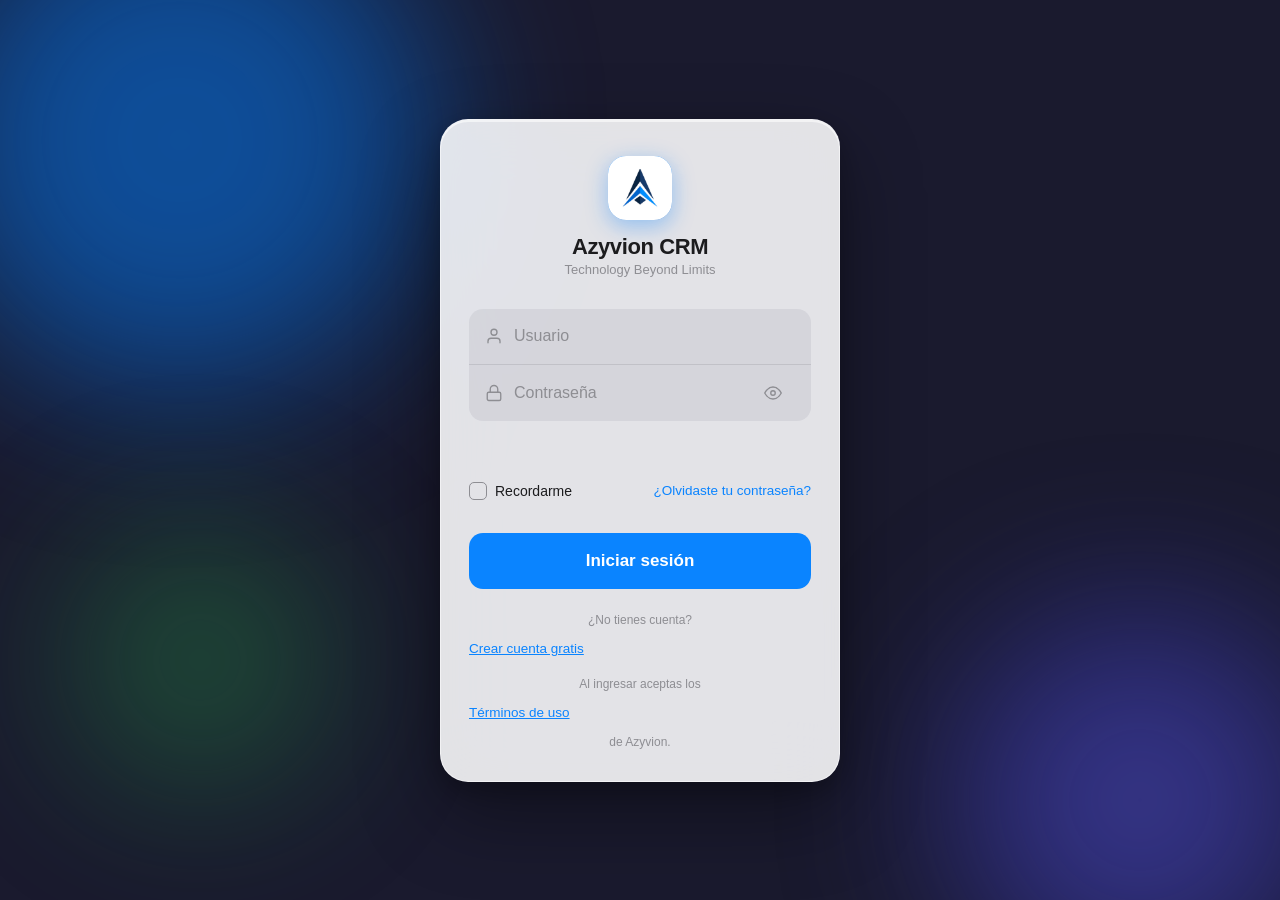
==== commit 51a12c85: "Update index.html" ====
--- a/index.html
+++ b/index.html
@@ -1,1434 +1,251 @@
 <!DOCTYPE html>
 <html lang="es">
+
 <head>
-  <meta charset="UTF-8" />
-  <meta name="viewport" content="width=device-width, initial-scale=1.0, viewport-fit=cover" />
-  <title>Azyvion CRM — Technology Beyond Limits</title>
-  <meta name="description" content="Azyvion CRM es la plataforma de ventas con IA que centraliza tus contactos, automatiza tu pipeline y cierra más negocios." />
-  <link rel="preconnect" href="https://fonts.googleapis.com" />
-  <link rel="preconnect" href="https://fonts.gstatic.com" crossorigin />
-  <link href="https://fonts.googleapis.com/css2?family=Inter:wght@400;500;600;700;800;900&display=swap" rel="stylesheet" />
-  <style>
-    *, *::before, *::after { box-sizing: border-box; margin: 0; padding: 0; }
-
-    :root {
-      --blue:        #0A84FF;
-      --blue-dark:   #005cc5;
-      --blue-soft:   #e8f2ff;
-      --navy:        #0d1b3e;
-      --navy-mid:    #1a2f5e;
-      --text:        #0f1117;
-      --text-2:      #4b5263;
-      --text-3:      #8a92a3;
-      --bg:          #ffffff;
-      --bg-alt:      #f7f8fa;
-      --border:      #e4e7ed;
-      --green:       #22c55e;
-      --orange:      #f97316;
-      --purple:      #7c3aed;
-    }
-
-    html { scroll-behavior: smooth; }
-
-    body {
-      font-family: 'Inter', -apple-system, sans-serif;
-      color: var(--text);
-      background: var(--bg);
-      -webkit-font-smoothing: antialiased;
-    }
-
-    /* ─── NAV ─────────────────────────────────────── */
-    nav {
-      position: fixed;
-      top: 0; left: 0; right: 0;
-      z-index: 200;
-      height: 64px;
-      background: rgba(255,255,255,0.9);
-      backdrop-filter: blur(16px);
-      border-bottom: 1px solid var(--border);
-      display: flex;
-      align-items: center;
-      padding: 0 40px;
-      gap: 32px;
-    }
-
-    .nav-logo {
-      display: flex;
-      align-items: center;
-      gap: 10px;
-      text-decoration: none;
-      flex-shrink: 0;
-    }
-
-    .nav-logo-icon {
-      width: 36px; height: 36px;
-      background: linear-gradient(145deg, #0A84FF, #005cc5);
-      border-radius: 10px;
-      display: flex; align-items: center; justify-content: center;
-    }
-
-    .nav-logo-icon svg { width: 20px; height: 20px; stroke: #fff; fill: none; stroke-width: 2; stroke-linecap: round; stroke-linejoin: round; }
-
-    .nav-name { font-size: 17px; font-weight: 700; color: var(--text); letter-spacing: -0.3px; }
-
-    .nav-links {
-      display: flex;
-      gap: 4px;
-      list-style: none;
-      margin-left: 16px;
-      flex: 1;
-    }
-
-    .nav-links a {
-      display: block;
-      padding: 6px 14px;
-      border-radius: 8px;
-      font-size: 14.5px;
-      font-weight: 500;
-      color: var(--text-2);
-      text-decoration: none;
-      transition: color .15s, background .15s;
-    }
-
-    .nav-links a:hover { color: var(--text); background: var(--bg-alt); }
-
-    .nav-cta {
-      display: flex;
-      align-items: center;
-      gap: 10px;
-      margin-left: auto;
-      flex-shrink: 0;
-    }
-
-    .btn-ghost {
-      padding: 8px 18px;
-      border-radius: 10px;
-      font-size: 14.5px;
-      font-weight: 600;
-      color: var(--text);
-      border: 1.5px solid var(--border);
-      background: transparent;
-      cursor: pointer;
-      text-decoration: none;
-      transition: border-color .15s, color .15s;
-    }
-
-    .btn-ghost:hover { border-color: var(--blue); color: var(--blue); }
-
-    .btn-primary-sm {
-      padding: 8px 20px;
-      border-radius: 10px;
-      font-size: 14.5px;
-      font-weight: 600;
-      color: #fff;
-      background: var(--blue);
-      border: none;
-      cursor: pointer;
-      text-decoration: none;
-      transition: background .15s, transform .1s;
-    }
-
-    .btn-primary-sm:hover { background: var(--blue-dark); }
-    .btn-primary-sm:active { transform: scale(0.98); }
-
-    /* ─── HERO ────────────────────────────────────── */
-    .hero {
-      padding: 140px 40px 80px;
-      max-width: 1200px;
-      margin: 0 auto;
-      display: grid;
-      grid-template-columns: 1fr 1fr;
-      gap: 64px;
-      align-items: center;
-    }
-
-    .hero-tag {
-      display: inline-flex;
-      align-items: center;
-      gap: 7px;
-      font-size: 12.5px;
-      font-weight: 600;
-      color: var(--blue);
-      background: var(--blue-soft);
-      padding: 5px 12px;
-      border-radius: 20px;
-      margin-bottom: 22px;
-      text-transform: uppercase;
-      letter-spacing: 0.5px;
-    }
-
-    .hero-tag .dot {
-      width: 7px; height: 7px;
-      border-radius: 50%;
-      background: var(--blue);
-      animation: pulse-dot 2s ease-in-out infinite;
-    }
-
-    @keyframes pulse-dot {
-      0%, 100% { opacity: 1; transform: scale(1); }
-      50% { opacity: 0.5; transform: scale(0.7); }
-    }
-
-    .hero h1 {
-      font-size: clamp(36px, 4.5vw, 56px);
-      font-weight: 900;
-      line-height: 1.08;
-      letter-spacing: -1.5px;
-      color: var(--text);
-      margin-bottom: 22px;
-    }
-
-    .hero h1 em {
-      font-style: normal;
-      color: var(--blue);
-    }
-
-    .hero-desc {
-      font-size: 17px;
-      line-height: 1.65;
-      color: var(--text-2);
-      max-width: 480px;
-      margin-bottom: 36px;
-    }
-
-    .hero-actions {
-      display: flex;
-      align-items: center;
-      gap: 14px;
-      flex-wrap: wrap;
-    }
-
-    .btn-hero {
-      display: inline-flex;
-      align-items: center;
-      gap: 8px;
-      padding: 15px 28px;
-      border-radius: 14px;
-      font-size: 16px;
-      font-weight: 700;
-      text-decoration: none;
-      transition: all .18s;
-    }
-
-    .btn-hero.blue {
-      background: var(--blue);
-      color: #fff;
-      box-shadow: 0 4px 20px rgba(10,132,255,0.35);
-    }
-
-    .btn-hero.blue:hover { background: var(--blue-dark); box-shadow: 0 6px 28px rgba(10,132,255,0.45); transform: translateY(-1px); }
-
-    .btn-hero.outline {
-      border: 1.5px solid var(--border);
-      color: var(--text);
-      background: transparent;
-    }
-
-    .btn-hero.outline:hover { border-color: var(--blue); color: var(--blue); }
-
-    .hero-trust {
-      display: flex;
-      align-items: center;
-      gap: 10px;
-      margin-top: 28px;
-      font-size: 13px;
-      color: var(--text-3);
-    }
-
-    .trust-stars { color: #f59e0b; font-size: 14px; letter-spacing: 1px; }
-
-    /* ─── HERO VISUAL (dashboard mockup) ─────────── */
-    .hero-visual {
-      position: relative;
-    }
-
-    .dashboard-frame {
-      background: var(--navy);
-      border-radius: 20px;
-      overflow: hidden;
-      box-shadow: 0 24px 80px rgba(0,0,0,0.28), 0 4px 16px rgba(0,0,0,0.14);
-      border: 1px solid rgba(255,255,255,0.08);
-    }
-
-    .dash-topbar {
-      background: var(--navy-mid);
-      padding: 12px 20px;
-      display: flex;
-      align-items: center;
-      gap: 10px;
-      border-bottom: 1px solid rgba(255,255,255,0.07);
-    }
-
-    .dot-row { display: flex; gap: 6px; }
-    .dot-row span { width: 10px; height: 10px; border-radius: 50%; display: block; }
-    .dot-row span:nth-child(1) { background: #ff5f57; }
-    .dot-row span:nth-child(2) { background: #ffbd2e; }
-    .dot-row span:nth-child(3) { background: #28c840; }
-
-    .dash-url {
-      flex: 1;
-      background: rgba(255,255,255,0.07);
-      border-radius: 6px;
-      height: 26px;
-      display: flex;
-      align-items: center;
-      padding: 0 10px;
-      font-size: 11px;
-      color: rgba(255,255,255,0.4);
-      font-family: monospace;
-    }
-
-    .dash-body {
-      display: grid;
-      grid-template-columns: 56px 1fr;
-      height: 340px;
-    }
-
-    .dash-sidebar {
-      background: rgba(255,255,255,0.04);
-      border-right: 1px solid rgba(255,255,255,0.06);
-      padding: 14px 8px;
-      display: flex;
-      flex-direction: column;
-      gap: 8px;
-    }
-
-    .sb-icon {
-      width: 36px; height: 36px;
-      border-radius: 9px;
-      display: flex; align-items: center; justify-content: center;
-      cursor: pointer;
-    }
-
-    .sb-icon.active { background: var(--blue); }
-    .sb-icon svg { width: 16px; height: 16px; stroke: rgba(255,255,255,0.5); fill: none; stroke-width: 1.8; stroke-linecap: round; stroke-linejoin: round; }
-    .sb-icon.active svg { stroke: #fff; }
-
-    .dash-content {
-      padding: 18px;
-      display: flex;
-      flex-direction: column;
-      gap: 14px;
-      overflow: hidden;
-    }
-
-    .dash-stats-row {
-      display: grid;
-      grid-template-columns: repeat(3, 1fr);
-      gap: 10px;
-    }
-
-    .dash-stat {
-      background: rgba(255,255,255,0.06);
-      border-radius: 10px;
-      padding: 12px;
-      border: 1px solid rgba(255,255,255,0.07);
-    }
-
-    .dash-stat-label { font-size: 9.5px; color: rgba(255,255,255,0.4); margin-bottom: 5px; text-transform: uppercase; letter-spacing: 0.5px; }
-    .dash-stat-val { font-size: 18px; font-weight: 800; color: #fff; line-height: 1; }
-    .dash-stat-delta { font-size: 9px; color: var(--green); margin-top: 3px; }
-
-    .dash-pipeline {
-      background: rgba(255,255,255,0.04);
-      border-radius: 10px;
-      padding: 12px;
-      border: 1px solid rgba(255,255,255,0.07);
-      flex: 1;
-    }
-
-    .dash-pipeline-title { font-size: 10px; color: rgba(255,255,255,0.5); margin-bottom: 10px; font-weight: 600; text-transform: uppercase; letter-spacing: 0.5px; }
-
-    .pipeline-stages {
-      display: flex;
-      gap: 6px;
-      height: 80px;
-      align-items: flex-end;
-    }
-
-    .p-stage { flex: 1; border-radius: 6px 6px 0 0; position: relative; }
-    .p-stage-label { position: absolute; bottom: -16px; left: 0; right: 0; text-align: center; font-size: 7.5px; color: rgba(255,255,255,0.35); white-space: nowrap; overflow: hidden; }
-
-    .dash-leads {
-      background: rgba(255,255,255,0.04);
-      border-radius: 10px;
-      padding: 12px;
-      border: 1px solid rgba(255,255,255,0.07);
-    }
-
-    .dash-leads-title { font-size: 10px; color: rgba(255,255,255,0.5); margin-bottom: 8px; font-weight: 600; text-transform: uppercase; letter-spacing: 0.5px; }
-
-    .lead-row {
-      display: flex;
-      align-items: center;
-      gap: 8px;
-      padding: 5px 0;
-      border-bottom: 1px solid rgba(255,255,255,0.04);
-    }
-
-    .lead-row:last-child { border-bottom: none; }
-
-    .lead-avatar {
-      width: 22px; height: 22px;
-      border-radius: 50%;
-      display: flex; align-items: center; justify-content: center;
-      font-size: 9px; font-weight: 700; color: #fff;
-      flex-shrink: 0;
-    }
-
-    .lead-name { font-size: 10px; color: rgba(255,255,255,0.8); font-weight: 500; flex: 1; }
-    .lead-val { font-size: 10px; color: var(--blue); font-weight: 600; }
-
-    .lead-status {
-      font-size: 8.5px;
-      padding: 2px 6px;
-      border-radius: 20px;
-      font-weight: 600;
-    }
-
-    .lead-status.hot { background: rgba(239,68,68,0.2); color: #f87171; }
-    .lead-status.warm { background: rgba(249,115,22,0.2); color: #fb923c; }
-    .lead-status.new { background: rgba(34,197,94,0.2); color: #4ade80; }
-
-    /* floating notification pill */
-    .hero-notif {
-      position: absolute;
-      bottom: -16px;
-      left: -20px;
-      background: #fff;
-      border-radius: 14px;
-      padding: 10px 16px;
-      box-shadow: 0 8px 32px rgba(0,0,0,0.15);
-      display: flex;
-      align-items: center;
-      gap: 10px;
-      font-size: 13px;
-      font-weight: 600;
-      color: var(--text);
-      border: 1px solid var(--border);
-      white-space: nowrap;
-    }
-
-    .notif-icon { width: 32px; height: 32px; border-radius: 8px; background: var(--green); display: flex; align-items: center; justify-content: center; }
-    .notif-icon svg { width: 16px; height: 16px; stroke: #fff; fill: none; stroke-width: 2.5; stroke-linecap: round; stroke-linejoin: round; }
-
-    .hero-badge {
-      position: absolute;
-      top: 20px;
-      right: -20px;
-      background: var(--navy);
-      border-radius: 14px;
-      padding: 12px 16px;
-      box-shadow: 0 8px 32px rgba(0,0,0,0.3);
-      border: 1px solid rgba(255,255,255,0.1);
-      text-align: center;
-    }
-
-    .badge-num { font-size: 22px; font-weight: 900; color: #fff; line-height: 1; }
-    .badge-label { font-size: 10px; color: rgba(255,255,255,0.5); margin-top: 2px; }
-
-    /* ─── STATS BAND ──────────────────────────────── */
-    .stats-band {
-      background: var(--navy);
-      padding: 48px 40px;
-    }
-
-    .stats-inner {
-      max-width: 1100px;
-      margin: 0 auto;
-      display: grid;
-      grid-template-columns: repeat(4, 1fr);
-      gap: 0;
-    }
-
-    .stat-item {
-      text-align: center;
-      padding: 0 24px;
-      border-right: 1px solid rgba(255,255,255,0.1);
-    }
-
-    .stat-item:last-child { border-right: none; }
-
-    .stat-num {
-      font-size: 42px;
-      font-weight: 900;
-      color: #fff;
-      line-height: 1;
-      letter-spacing: -1px;
-    }
-
-    .stat-num span { color: var(--blue); }
-
-    .stat-desc {
-      font-size: 14px;
-      color: rgba(255,255,255,0.5);
-      margin-top: 6px;
-      line-height: 1.5;
-    }
-
-    /* ─── FEATURES ────────────────────────────────── */
-    .section {
-      padding: 96px 40px;
-      max-width: 1200px;
-      margin: 0 auto;
-    }
-
-    .section-tag {
-      font-size: 12.5px;
-      font-weight: 700;
-      color: var(--blue);
-      text-transform: uppercase;
-      letter-spacing: 1px;
-      margin-bottom: 14px;
-    }
-
-    .section-title {
-      font-size: clamp(28px, 3.5vw, 42px);
-      font-weight: 800;
-      letter-spacing: -1px;
-      line-height: 1.1;
-      color: var(--text);
-      max-width: 600px;
-      margin-bottom: 18px;
-    }
-
-    .section-desc {
-      font-size: 17px;
-      color: var(--text-2);
-      max-width: 560px;
-      line-height: 1.65;
-      margin-bottom: 56px;
-    }
-
-    .features-grid {
-      display: grid;
-      grid-template-columns: repeat(3, 1fr);
-      gap: 24px;
-    }
-
-    .feature-card {
-      background: var(--bg);
-      border: 1.5px solid var(--border);
-      border-radius: 20px;
-      padding: 32px;
-      transition: border-color .2s, box-shadow .2s;
-    }
-
-    .feature-card:hover {
-      border-color: var(--blue);
-      box-shadow: 0 8px 32px rgba(10,132,255,0.1);
-    }
-
-    .feature-icon {
-      width: 48px; height: 48px;
-      border-radius: 14px;
-      display: flex; align-items: center; justify-content: center;
-      margin-bottom: 20px;
-    }
-
-    .feature-icon svg { width: 22px; height: 22px; fill: none; stroke-width: 2; stroke-linecap: round; stroke-linejoin: round; }
-
-    .feature-title {
-      font-size: 18px;
-      font-weight: 700;
-      color: var(--text);
-      margin-bottom: 10px;
-      letter-spacing: -0.3px;
-    }
-
-    .feature-desc {
-      font-size: 14.5px;
-      color: var(--text-2);
-      line-height: 1.65;
-    }
-
-    /* ─── PIPELINE SECTION ────────────────────────── */
-    .pipeline-section {
-      background: var(--bg-alt);
-      padding: 96px 40px;
-    }
-
-    .pipeline-inner {
-      max-width: 1200px;
-      margin: 0 auto;
-      display: grid;
-      grid-template-columns: 1fr 1.1fr;
-      gap: 72px;
-      align-items: center;
-    }
-
-    .pipeline-visual {
-      background: var(--navy);
-      border-radius: 20px;
-      padding: 28px;
-      box-shadow: 0 20px 60px rgba(0,0,0,0.22);
-    }
-
-    .pv-title {
-      font-size: 13px;
-      font-weight: 700;
-      color: rgba(255,255,255,0.6);
-      text-transform: uppercase;
-      letter-spacing: 0.5px;
-      margin-bottom: 20px;
-      display: flex;
-      align-items: center;
-      justify-content: space-between;
-    }
-
-    .pv-title span {
-      background: rgba(10,132,255,0.2);
-      color: var(--blue);
-      font-size: 11px;
-      padding: 3px 10px;
-      border-radius: 20px;
-    }
-
-    .kanban-cols {
-      display: grid;
-      grid-template-columns: repeat(4, 1fr);
-      gap: 10px;
-    }
-
-    .kanban-col-head {
-      font-size: 10px;
-      font-weight: 700;
-      color: rgba(255,255,255,0.4);
-      text-transform: uppercase;
-      letter-spacing: 0.5px;
-      margin-bottom: 8px;
-      padding-bottom: 6px;
-      border-bottom: 2px solid;
-      display: flex;
-      align-items: center;
-      justify-content: space-between;
-    }
-
-    .kcol-1 .kanban-col-head { border-color: var(--blue); color: var(--blue); }
-    .kcol-2 .kanban-col-head { border-color: var(--orange); color: var(--orange); }
-    .kcol-3 .kanban-col-head { border-color: var(--purple); color: var(--purple); }
-    .kcol-4 .kanban-col-head { border-color: var(--green); color: var(--green); }
-
-    .kanban-card {
-      background: rgba(255,255,255,0.07);
-      border-radius: 8px;
-      padding: 9px 10px;
-      margin-bottom: 6px;
-      border: 1px solid rgba(255,255,255,0.07);
-    }
-
-    .kc-company { font-size: 9.5px; font-weight: 700; color: rgba(255,255,255,0.85); margin-bottom: 3px; }
-    .kc-value { font-size: 8.5px; color: rgba(255,255,255,0.45); }
-    .kc-bar { height: 3px; border-radius: 2px; margin-top: 6px; background: linear-gradient(90deg, var(--blue), transparent); }
-
-    .kcol-2 .kc-bar { background: linear-gradient(90deg, var(--orange), transparent); }
-    .kcol-3 .kc-bar { background: linear-gradient(90deg, var(--purple), transparent); }
-    .kcol-4 .kc-bar { background: linear-gradient(90deg, var(--green), transparent); }
-
-    .pipeline-text {}
-
-    .check-list {
-      list-style: none;
-      display: flex;
-      flex-direction: column;
-      gap: 16px;
-    }
-
-    .check-list li {
-      display: flex;
-      gap: 14px;
-      align-items: flex-start;
-      font-size: 15.5px;
-      color: var(--text-2);
-      line-height: 1.55;
-    }
-
-    .check-list li::before {
-      content: '';
-      flex-shrink: 0;
-      width: 22px; height: 22px;
-      margin-top: 1px;
-      border-radius: 50%;
-      background: var(--blue-soft);
-      background-image: url("data:image/svg+xml,%3Csvg xmlns='http://www.w3.org/2000/svg' viewBox='0 0 24 24' fill='none' stroke='%230A84FF' stroke-width='2.5' stroke-linecap='round' stroke-linejoin='round'%3E%3Cpolyline points='20 6 9 17 4 12'/%3E%3C/svg%3E");
-      background-size: 13px;
-      background-position: center;
-      background-repeat: no-repeat;
-    }
-
-    /* ─── AI SECTION ──────────────────────────────── */
-    .ai-section {
-      padding: 96px 40px;
-      background: var(--bg);
-    }
-
-    .ai-inner {
-      max-width: 1200px;
-      margin: 0 auto;
-    }
-
-    .ai-cards {
-      display: grid;
-      grid-template-columns: repeat(2, 1fr);
-      gap: 24px;
-      margin-top: 56px;
-    }
-
-    .ai-card {
-      border-radius: 20px;
-      padding: 36px;
-      position: relative;
-      overflow: hidden;
-    }
-
-    .ai-card.dark {
-      background: var(--navy);
-      color: #fff;
-    }
-
-    .ai-card.light {
-      background: var(--bg-alt);
-      border: 1.5px solid var(--border);
-    }
-
-    .ai-card-icon {
-      width: 52px; height: 52px;
-      border-radius: 16px;
-      display: flex; align-items: center; justify-content: center;
-      margin-bottom: 22px;
-    }
-
-    .ai-card-icon svg { width: 24px; height: 24px; fill: none; stroke-width: 2; stroke-linecap: round; stroke-linejoin: round; }
-
-    .ai-card-title {
-      font-size: 20px;
-      font-weight: 800;
-      letter-spacing: -0.4px;
-      margin-bottom: 12px;
-      line-height: 1.2;
-    }
-
-    .ai-card.dark .ai-card-title { color: #fff; }
-    .ai-card.light .ai-card-title { color: var(--text); }
-
-    .ai-card-desc {
-      font-size: 15px;
-      line-height: 1.65;
-    }
-
-    .ai-card.dark .ai-card-desc { color: rgba(255,255,255,0.6); }
-    .ai-card.light .ai-card-desc { color: var(--text-2); }
-
-    .ai-glow {
-      position: absolute;
-      width: 200px; height: 200px;
-      border-radius: 50%;
-      filter: blur(60px);
-      opacity: 0.15;
-      pointer-events: none;
-    }
-
-    /* ─── TESTIMONIALS ────────────────────────────── */
-    .testimonials {
-      background: var(--bg-alt);
-      padding: 96px 40px;
-    }
-
-    .testimonials-inner {
-      max-width: 1100px;
-      margin: 0 auto;
-    }
-
-    .testi-grid {
-      display: grid;
-      grid-template-columns: repeat(3, 1fr);
-      gap: 24px;
-      margin-top: 56px;
-    }
-
-    .testi-card {
-      background: var(--bg);
-      border-radius: 20px;
-      padding: 28px;
-      border: 1.5px solid var(--border);
-      display: flex;
-      flex-direction: column;
-      gap: 18px;
-    }
-
-    .testi-stars { color: #f59e0b; font-size: 14px; letter-spacing: 2px; }
-
-    .testi-quote {
-      font-size: 15px;
-      color: var(--text-2);
-      line-height: 1.7;
-      flex: 1;
-    }
-
-    .testi-author {
-      display: flex;
-      align-items: center;
-      gap: 12px;
-    }
-
-    .testi-avatar {
-      width: 40px; height: 40px;
-      border-radius: 50%;
-      display: flex; align-items: center; justify-content: center;
-      font-size: 15px; font-weight: 800; color: #fff;
-      flex-shrink: 0;
-    }
-
-    .testi-name {
-      font-size: 14px;
-      font-weight: 700;
-      color: var(--text);
-    }
-
-    .testi-role {
-      font-size: 12.5px;
-      color: var(--text-3);
-    }
-
-    /* ─── CTA BAND ────────────────────────────────── */
-    .cta-band {
-      background: linear-gradient(135deg, var(--navy) 0%, var(--navy-mid) 100%);
-      padding: 96px 40px;
-      text-align: center;
-      position: relative;
-      overflow: hidden;
-    }
-
-    .cta-band::before {
-      content: '';
-      position: absolute;
-      inset: 0;
-      background: radial-gradient(ellipse 60% 80% at 50% 0%, rgba(10,132,255,0.25), transparent);
-      pointer-events: none;
-    }
-
-    .cta-band-inner {
-      position: relative;
-      max-width: 640px;
-      margin: 0 auto;
-    }
-
-    .cta-band h2 {
-      font-size: clamp(30px, 4vw, 48px);
-      font-weight: 900;
-      color: #fff;
-      letter-spacing: -1px;
-      line-height: 1.1;
-      margin-bottom: 18px;
-    }
-
-    .cta-band p {
-      font-size: 17px;
-      color: rgba(255,255,255,0.6);
-      line-height: 1.65;
-      margin-bottom: 36px;
-    }
-
-    .cta-actions {
-      display: flex;
-      gap: 14px;
-      justify-content: center;
-      flex-wrap: wrap;
-    }
-
-    .btn-cta-white {
-      display: inline-flex;
-      align-items: center;
-      gap: 8px;
-      padding: 15px 30px;
-      border-radius: 14px;
-      font-size: 16px;
-      font-weight: 700;
-      color: var(--navy);
-      background: #fff;
-      text-decoration: none;
-      transition: all .18s;
-      box-shadow: 0 4px 20px rgba(0,0,0,0.2);
-    }
-
-    .btn-cta-white:hover { transform: translateY(-2px); box-shadow: 0 8px 32px rgba(0,0,0,0.3); }
-
-    .btn-cta-outline {
-      display: inline-flex;
-      align-items: center;
-      gap: 8px;
-      padding: 15px 30px;
-      border-radius: 14px;
-      font-size: 16px;
-      font-weight: 700;
-      color: #fff;
-      border: 1.5px solid rgba(255,255,255,0.3);
-      text-decoration: none;
-      transition: all .18s;
-    }
-
-    .btn-cta-outline:hover { border-color: rgba(255,255,255,0.7); background: rgba(255,255,255,0.07); }
-
-    /* ─── FOOTER ──────────────────────────────────── */
-    footer {
-      background: var(--navy);
-      padding: 56px 40px 32px;
-      border-top: 1px solid rgba(255,255,255,0.07);
-    }
-
-    .footer-inner {
-      max-width: 1200px;
-      margin: 0 auto;
-    }
-
-    .footer-top {
-      display: grid;
-      grid-template-columns: 2fr 1fr 1fr 1fr;
-      gap: 48px;
-      margin-bottom: 48px;
-    }
-
-    .footer-brand-desc {
-      font-size: 14px;
-      color: rgba(255,255,255,0.4);
-      line-height: 1.65;
-      margin-top: 14px;
-      max-width: 280px;
-    }
-
-    .footer-col-title {
-      font-size: 12.5px;
-      font-weight: 700;
-      color: rgba(255,255,255,0.7);
-      text-transform: uppercase;
-      letter-spacing: 0.8px;
-      margin-bottom: 16px;
-    }
-
-    .footer-links {
-      list-style: none;
-      display: flex;
-      flex-direction: column;
-      gap: 10px;
-    }
-
-    .footer-links a {
-      font-size: 14px;
-      color: rgba(255,255,255,0.4);
-      text-decoration: none;
-      transition: color .15s;
-    }
-
-    .footer-links a:hover { color: rgba(255,255,255,0.85); }
-
-    .footer-bottom {
-      padding-top: 28px;
-      border-top: 1px solid rgba(255,255,255,0.07);
-      display: flex;
-      align-items: center;
-      justify-content: space-between;
-      gap: 16px;
-      flex-wrap: wrap;
-    }
-
-    .footer-copy { font-size: 13px; color: rgba(255,255,255,0.3); }
-
-    .footer-legal {
-      display: flex;
-      gap: 20px;
-    }
-
-    .footer-legal a {
-      font-size: 13px;
-      color: rgba(255,255,255,0.35);
-      text-decoration: none;
-    }
-
-    .footer-legal a:hover { color: rgba(255,255,255,0.7); }
-
-    /* ─── RESPONSIVE ──────────────────────────────── */
-    @media (max-width: 900px) {
-      nav { padding: 0 20px; }
-      .nav-links { display: none; }
-      .hero { grid-template-columns: 1fr; padding: 100px 24px 60px; gap: 40px; }
-      .hero h1 { font-size: 36px; }
-      .hero-visual { display: none; }
-      .stats-inner { grid-template-columns: repeat(2, 1fr); gap: 32px; }
-      .stat-item { border-right: none; }
-      .section { padding: 64px 24px; }
-      .features-grid { grid-template-columns: 1fr; }
-      .pipeline-section { padding: 64px 24px; }
-      .pipeline-inner { grid-template-columns: 1fr; gap: 40px; }
-      .ai-cards { grid-template-columns: 1fr; }
-      .testimonials { padding: 64px 24px; }
-      .testi-grid { grid-template-columns: 1fr; }
-      .cta-band { padding: 64px 24px; }
-      footer { padding: 48px 24px 28px; }
-      .footer-top { grid-template-columns: 1fr 1fr; gap: 32px; }
-    }
-
-    @media (max-width: 600px) {
-      .stats-inner { grid-template-columns: 1fr; }
-      .footer-top { grid-template-columns: 1fr; }
-      .hero-actions { flex-direction: column; align-items: flex-start; }
-      .btn-hero { width: 100%; justify-content: center; }
-    }
-
-    @media (prefers-reduced-motion: reduce) {
-      * { animation: none !important; transition: none !important; }
-    }
-  </style>
+    <meta charset="UTF-8" />
+    <meta name="viewport" content="width=device-width, initial-scale=1.0, viewport-fit=cover" />
+    <meta name="apple-mobile-web-app-capable" content="yes" />
+    <meta name="apple-mobile-web-app-status-bar-style" content="black-translucent" />
+    <meta name="mobile-web-app-capable" content="yes" />
+    <meta name="theme-color" content="#1a1a2e" />
+    <title>Azyvion CRM</title>
+    <link rel="stylesheet" href="login.css">
 </head>
+
 <body>
-
-  <!-- ══════════════════════ NAV ══════════════════════ -->
-  <nav>
-    <a class="nav-logo" href="#">
-      <div class="nav-logo-icon">
-        <svg viewBox="0 0 24 24"><path d="M12 2L2 7l10 5 10-5-10-5z"/><path d="M2 17l10 5 10-5"/><path d="M2 12l10 5 10-5"/></svg>
-      </div>
-      <span class="nav-name">Azyvion CRM</span>
-    </a>
-    <ul class="nav-links">
-      <li><a href="#features">Funciones</a></li>
-      <li><a href="#pipeline">Pipeline</a></li>
-      <li><a href="#ia">IA</a></li>
-      <li><a href="#clientes">Clientes</a></li>
-      <li><a href="#">Precios</a></li>
-    </ul>
-    <div class="nav-cta">
-      <a href="login.html" class="btn-ghost">Iniciar sesión</a>
-      <a href="login.html" class="btn-primary-sm">Pruébalo gratis</a>
+    <div class="bg-orb"></div>
+    <div class="bg-orb"></div>
+    <div class="bg-orb"></div>
+
+    <div class="toast" id="toast">
+        <svg viewBox="0 0 24 24" style="stroke:#30d158">
+            <polyline points="20 6 9 17 4 12" />
+        </svg>
+        Sesión iniciada correctamente
     </div>
-  </nav>
-
-  <!-- ══════════════════════ HERO ══════════════════════ -->
-  <section>
-    <div class="hero">
-      <div class="hero-text">
-        <div class="hero-tag">
-          <span class="dot"></span>
-          Nuevo — IA Agentic disponible
+
+    <div class="card">
+        <div class="brand">
+            <div class="brand-icon">
+                <img src="logo-crm.png" alt="Azyvion CRM Logo" style="width:100%;height:100%;object-fit:contain;border-radius:inherit;" onerror="this.style.display='none';this.parentElement.innerHTML='<svg viewBox=\'0 0 24 24\' style=\'width:24px;height:24px;stroke:#fff;stroke-width:2;stroke-linecap:round;stroke-linejoin:round;fill:none\'><path d=\'M12 2L2 7l10 5 10-5-10-5z\'/><path d=\'M2 17l10 5 10-5\'/><path d=\'M2 12l10 5 10-5\'/></svg>'">
+            </div>
+            <div class="brand-name">Azyvion CRM</div>
+            <div class="brand-sub">Technology Beyond Limits</div>
         </div>
-        <h1>El CRM que <em>cierra negocios</em>, no solo los registra</h1>
-        <p class="hero-desc">Centraliza contactos, automatiza tu pipeline y deja que la IA trabaje por ti. Más de 1,200 equipos en Latinoamérica confían en Azyvion para vender más rápido.</p>
-        <div class="hero-actions">
-          <a href="login.html" class="btn-hero blue">
-            Comenzar gratis
-            <svg width="16" height="16" fill="none" stroke="currentColor" stroke-width="2.5" stroke-linecap="round" stroke-linejoin="round" viewBox="0 0 24 24"><path d="M5 12h14M12 5l7 7-7 7"/></svg>
-          </a>
-          <a href="#features" class="btn-hero outline">Ver funciones</a>
+
+        <div class="field-group">
+            <div class="field">
+                <svg class="field-icon" viewBox="0 0 24 24">
+                    <path d="M20 21v-2a4 4 0 0 0-4-4H8a4 4 0 0 0-4 4v2" />
+                    <circle cx="12" cy="7" r="4" />
+                </svg>
+                <input type="text" id="usuario" placeholder="Usuario" autocomplete="username" />
+            </div>
+            <div class="field">
+                <svg class="field-icon" viewBox="0 0 24 24">
+                    <rect x="3" y="11" width="18" height="11" rx="2" ry="2" />
+                    <path d="M7 11V7a5 5 0 0 1 10 0v4" />
+                </svg>
+                <input type="password" id="password" placeholder="Contraseña" autocomplete="current-password" />
+                <button class="field-action" onclick="togglePwd()" aria-label="Mostrar contraseña">
+                    <svg id="eyeIcon" viewBox="0 0 24 24">
+                        <path d="M1 12s4-8 11-8 11 8 11 8-4 8-11 8-11-8-11-8z" />
+                        <circle cx="12" cy="12" r="3" />
+                    </svg>
+                </button>
+            </div>
         </div>
-        <div class="hero-trust">
-          <span class="trust-stars">★★★★★</span>
-          <span>4.8/5 · Más de 1,200 empresas activas · Sin tarjeta de crédito</span>
+
+        <div class="error-msg" id="errMsg">Usuario o contraseña incorrectos.</div>
+
+        <div class="row-aux">
+            <label class="checkbox-label">
+                <input type="checkbox" id="remember" />
+                <span class="custom-check">
+                    <svg viewBox="0 0 12 12">
+                        <polyline points="2 6 5 9 10 3" />
+                    </svg>
+                </span>
+                Recordarme
+            </label>
+            <button class="link" onclick="handleForgot()">¿Olvidaste tu contraseña?</button>
         </div>
-      </div>
-
-      <div class="hero-visual">
-        <!-- Dashboard mockup -->
-        <div class="dashboard-frame">
-          <div class="dash-topbar">
-            <div class="dot-row">
-              <span></span><span></span><span></span>
-            </div>
-            <div class="dash-url">app.azyvion.com/dashboard</div>
-          </div>
-          <div class="dash-body">
-            <div class="dash-sidebar">
-              <div class="sb-icon active">
-                <svg viewBox="0 0 24 24"><rect x="3" y="3" width="7" height="7"/><rect x="14" y="3" width="7" height="7"/><rect x="3" y="14" width="7" height="7"/><rect x="14" y="14" width="7" height="7"/></svg>
-              </div>
-              <div class="sb-icon">
-                <svg viewBox="0 0 24 24"><path d="M17 21v-2a4 4 0 0 0-4-4H5a4 4 0 0 0-4 4v2"/><circle cx="9" cy="7" r="4"/><path d="M23 21v-2a4 4 0 0 0-3-3.87"/><path d="M16 3.13a4 4 0 0 1 0 7.75"/></svg>
-              </div>
-              <div class="sb-icon">
-                <svg viewBox="0 0 24 24"><line x1="12" y1="20" x2="12" y2="10"/><line x1="18" y1="20" x2="18" y2="4"/><line x1="6" y1="20" x2="6" y2="16"/></svg>
-              </div>
-              <div class="sb-icon">
-                <svg viewBox="0 0 24 24"><circle cx="12" cy="12" r="10"/><polyline points="12 6 12 12 16 14"/></svg>
-              </div>
-              <div class="sb-icon">
-                <svg viewBox="0 0 24 24"><path d="M22 16.92v3a2 2 0 0 1-2.18 2 19.79 19.79 0 0 1-8.63-3.07A19.5 19.5 0 0 1 4.69 12 19.79 19.79 0 0 1 1.61 3.37 2 2 0 0 1 3.59 1h3a2 2 0 0 1 2 1.72 12.84 12.84 0 0 0 .7 2.81 2 2 0 0 1-.45 2.11L7.91 8.71a16 16 0 0 0 7.38 7.38l.91-.91a2 2 0 0 1 2.11-.45 12.84 12.84 0 0 0 2.81.7A2 2 0 0 1 22 16.92z"/></svg>
-              </div>
-            </div>
-            <div class="dash-content">
-              <div class="dash-stats-row">
-                <div class="dash-stat">
-                  <div class="dash-stat-label">Ingresos</div>
-                  <div class="dash-stat-val">$84K</div>
-                  <div class="dash-stat-delta">↑ 18% este mes</div>
-                </div>
-                <div class="dash-stat">
-                  <div class="dash-stat-label">Leads activos</div>
-                  <div class="dash-stat-val">247</div>
-                  <div class="dash-stat-delta">↑ 32 nuevos</div>
-                </div>
-                <div class="dash-stat">
-                  <div class="dash-stat-label">Tasa cierre</div>
-                  <div class="dash-stat-val">68%</div>
-                  <div class="dash-stat-delta">↑ 5 pts</div>
-                </div>
-              </div>
-              <div class="dash-pipeline">
-                <div class="dash-pipeline-title">Pipeline · Q4 2026</div>
-                <div class="pipeline-stages">
-                  <div class="p-stage" style="height:40%;background:rgba(10,132,255,0.6);">
-                    <div class="p-stage-label">Prospecto</div>
-                  </div>
-                  <div class="p-stage" style="height:70%;background:rgba(249,115,22,0.6);">
-                    <div class="p-stage-label">Calificado</div>
-                  </div>
-                  <div class="p-stage" style="height:55%;background:rgba(124,58,237,0.6);">
-                    <div class="p-stage-label">Propuesta</div>
-                  </div>
-                  <div class="p-stage" style="height:35%;background:rgba(34,197,94,0.6);">
-                    <div class="p-stage-label">Negociación</div>
-                  </div>
-                  <div class="p-stage" style="height:20%;background:rgba(34,197,94,0.9);">
-                    <div class="p-stage-label">Cerrado</div>
-                  </div>
-                </div>
-              </div>
-              <div class="dash-leads">
-                <div class="dash-leads-title">Leads recientes</div>
-                <div class="lead-row">
-                  <div class="lead-avatar" style="background:#0A84FF">CM</div>
-                  <div class="lead-name">Constructora Mérida</div>
-                  <div class="lead-val">$12,400</div>
-                  <div class="lead-status hot">Caliente</div>
-                </div>
-                <div class="lead-row">
-                  <div class="lead-avatar" style="background:#7c3aed">TP</div>
-                  <div class="lead-name">TechParts S.A.</div>
-                  <div class="lead-val">$8,200</div>
-                  <div class="lead-status warm">Tibio</div>
-                </div>
-                <div class="lead-row">
-                  <div class="lead-avatar" style="background:#22c55e">AV</div>
-                  <div class="lead-name">Agrícola Vásquez</div>
-                  <div class="lead-val">$5,600</div>
-                  <div class="lead-status new">Nuevo</div>
-                </div>
-              </div>
-            </div>
-          </div>
-        </div>
-        <!-- Floating elements -->
-        <div class="hero-notif">
-          <div class="notif-icon">
-            <svg viewBox="0 0 24 24"><polyline points="20 6 9 17 4 12"/></svg>
-          </div>
-          Negocio cerrado · $12,400
-        </div>
-        <div class="hero-badge">
-          <div class="badge-num">68%</div>
-          <div class="badge-label">Tasa de cierre</div>
-        </div>
-      </div>
+
+        <button class="btn-primary" id="loginBtn" onclick="handleLogin()">
+            <span class="btn-text">Iniciar sesión</span>
+            <div class="spinner"></div>
+        </button>
+
+        <p class="footer-text">
+            ¿No tienes cuenta? <a class="link" href="register.html">Crear cuenta gratis</a>
+        </p>
+        <p class="footer-text" style="margin-top:6px;">
+            Al ingresar aceptas los <a class="link" href="#">Términos de uso</a> de Azyvion.
+        </p>
     </div>
-  </section>
-
-  <!-- ══════════════════════ STATS ══════════════════════ -->
-  <div class="stats-band">
-    <div class="stats-inner">
-      <div class="stat-item">
-        <div class="stat-num">1<span>,200</span>+</div>
-        <div class="stat-desc">Empresas activas en Latinoamérica</div>
-      </div>
-      <div class="stat-item">
-        <div class="stat-num"><span>$</span>48M</div>
-        <div class="stat-desc">En ventas procesadas este año</div>
-      </div>
-      <div class="stat-item">
-        <div class="stat-num">38<span>%</span></div>
-        <div class="stat-desc">Más cierres promedio en 90 días</div>
-      </div>
-      <div class="stat-item">
-        <div class="stat-num">4<span>.8</span></div>
-        <div class="stat-desc">Calificación promedio de clientes</div>
-      </div>
-    </div>
-  </div>
-
-  <!-- ══════════════════════ FEATURES ══════════════════════ -->
-  <div id="features">
-    <div class="section">
-      <div class="section-tag">Funciones clave</div>
-      <h2 class="section-title">Todo lo que tu equipo de ventas necesita</h2>
-      <p class="section-desc">Desde el primer contacto hasta el cierre y la retención. Azyvion CRM cubre cada etapa del proceso con herramientas pensadas para vendedores reales.</p>
-      <div class="features-grid">
-        <div class="feature-card">
-          <div class="feature-icon" style="background:#e8f2ff;">
-            <svg viewBox="0 0 24 24" style="stroke:#0A84FF"><path d="M17 21v-2a4 4 0 0 0-4-4H5a4 4 0 0 0-4 4v2"/><circle cx="9" cy="7" r="4"/><path d="M23 21v-2a4 4 0 0 0-3-3.87"/><path d="M16 3.13a4 4 0 0 1 0 7.75"/></svg>
-          </div>
-          <div class="feature-title">Gestión de contactos</div>
-          <div class="feature-desc">Un perfil completo por contacto: historial de interacciones, actividad, documentos adjuntos y notas. Nada se pierde.</div>
-        </div>
-        <div class="feature-card">
-          <div class="feature-icon" style="background:#fef3eb;">
-            <svg viewBox="0 0 24 24" style="stroke:#f97316"><line x1="12" y1="20" x2="12" y2="10"/><line x1="18" y1="20" x2="18" y2="4"/><line x1="6" y1="20" x2="6" y2="16"/></svg>
-          </div>
-          <div class="feature-title">Pipeline visual</div>
-          <div class="feature-desc">Arrastra y suelta negocios entre etapas. Crea múltiples pipelines personalizados para cada línea de negocio o equipo.</div>
-        </div>
-        <div class="feature-card">
-          <div class="feature-icon" style="background:#f0ebff;">
-            <svg viewBox="0 0 24 24" style="stroke:#7c3aed"><polyline points="13 2 3 14 12 14 11 22 21 10 12 10 13 2"/></svg>
-          </div>
-          <div class="feature-title">Automatización</div>
-          <div class="feature-desc">Define flujos de trabajo que actúan por ti: correos de seguimiento, asignación de leads, recordatorios y cambios de etapa automáticos.</div>
-        </div>
-        <div class="feature-card">
-          <div class="feature-icon" style="background:#eafbf0;">
-            <svg viewBox="0 0 24 24" style="stroke:#22c55e"><path d="M4 4h16c1.1 0 2 .9 2 2v12c0 1.1-.9 2-2 2H4c-1.1 0-2-.9-2-2V6c0-1.1.9-2 2-2z"/><polyline points="22,6 12,13 2,6"/></svg>
-          </div>
-          <div class="feature-title">Email integrado</div>
-          <div class="feature-desc">Envía, recibe y rastrea correos directamente desde el CRM. Plantillas personalizables y métricas de apertura en tiempo real.</div>
-        </div>
-        <div class="feature-card">
-          <div class="feature-icon" style="background:#fff4e6;">
-            <svg viewBox="0 0 24 24" style="stroke:#f59e0b"><circle cx="12" cy="12" r="10"/><polyline points="12 6 12 12 16 14"/></svg>
-          </div>
-          <div class="feature-title">Actividades y agenda</div>
-          <div class="feature-desc">Programa llamadas, reuniones y tareas. El equipo siempre sabe qué hacer hoy, sin revisar múltiples calendarios.</div>
-        </div>
-        <div class="feature-card">
-          <div class="feature-icon" style="background:#fdeaea;">
-            <svg viewBox="0 0 24 24" style="stroke:#ef4444"><path d="M22 12h-4l-3 9L9 3l-3 9H2"/></svg>
-          </div>
-          <div class="feature-title">Reportes y dashboards</div>
-          <div class="feature-desc">Métricas de ventas en tiempo real: proyección de ingresos, desempeño por agente, ciclo de venta promedio y tasa de conversión.</div>
-        </div>
-      </div>
-    </div>
-  </div>
-
-  <!-- ══════════════════════ PIPELINE ══════════════════════ -->
-  <div id="pipeline" class="pipeline-section">
-    <div class="pipeline-inner">
-      <div class="pipeline-visual">
-        <div class="pv-title">
-          Pipeline de ventas
-          <span>En tiempo real</span>
-        </div>
-        <div class="kanban-cols">
-          <div class="kcol-1">
-            <div class="kanban-col-head">Prospecto <span>4</span></div>
-            <div class="kanban-card">
-              <div class="kc-company">Logística Norte</div>
-              <div class="kc-value">$3,200</div>
-              <div class="kc-bar" style="width:30%"></div>
-            </div>
-            <div class="kanban-card">
-              <div class="kc-company">Ferretería López</div>
-              <div class="kc-value">$1,800</div>
-              <div class="kc-bar" style="width:20%"></div>
-            </div>
-          </div>
-          <div class="kcol-2">
-            <div class="kanban-col-head">Calificado <span>3</span></div>
-            <div class="kanban-card">
-              <div class="kc-company">Grupo Construye</div>
-              <div class="kc-value">$14,000</div>
-              <div class="kc-bar" style="width:60%"></div>
-            </div>
-            <div class="kanban-card">
-              <div class="kc-company">Industrias Beta</div>
-              <div class="kc-value">$7,500</div>
-              <div class="kc-bar" style="width:45%"></div>
-            </div>
-          </div>
-          <div class="kcol-3">
-            <div class="kanban-col-head">Propuesta <span>2</span></div>
-            <div class="kanban-card">
-              <div class="kc-company">TechParts S.A.</div>
-              <div class="kc-value">$8,200</div>
-              <div class="kc-bar" style="width:75%"></div>
-            </div>
-          </div>
-          <div class="kcol-4">
-            <div class="kanban-col-head">Cerrado <span>5</span></div>
-            <div class="kanban-card">
-              <div class="kc-company">Constructora Mérida</div>
-              <div class="kc-value">$12,400</div>
-              <div class="kc-bar" style="width:100%"></div>
-            </div>
-            <div class="kanban-card">
-              <div class="kc-company">Agrícola Vásquez</div>
-              <div class="kc-value">$5,600</div>
-              <div class="kc-bar" style="width:100%"></div>
-            </div>
-          </div>
-        </div>
-      </div>
-
-      <div class="pipeline-text">
-        <div class="section-tag">Pipeline</div>
-        <h2 class="section-title">Visualiza y controla cada negocio en curso</h2>
-        <p class="section-desc" style="margin-bottom:32px;">Con la vista Kanban de Azyvion ves exactamente en qué etapa está cada oportunidad, quién es el responsable y cuánto vale. Arrastra, actualiza y enfoca el equipo donde importa.</p>
-        <ul class="check-list">
-          <li>Pipelines ilimitados por equipo o línea de producto</li>
-          <li>Alertas automáticas cuando un negocio lleva demasiado tiempo sin avanzar</li>
-          <li>Pronóstico de ingresos basado en probabilidad de cierre</li>
-          <li>Historial de cambios de etapa por negocio</li>
-          <li>Vista lista, kanban o mapa de calor según tu flujo de trabajo</li>
-        </ul>
-      </div>
-    </div>
-  </div>
-
-  <!-- ══════════════════════ IA ══════════════════════ -->
-  <div id="ia" class="ai-section">
-    <div class="ai-inner">
-      <div class="section-tag">Inteligencia artificial</div>
-      <h2 class="section-title">IA que trabaja mientras tú vendes</h2>
-      <p class="section-desc">Azyvion integra IA en cada punto del proceso de ventas: prioriza leads, redacta correos, detecta riesgos y sugiere el siguiente paso óptimo.</p>
-      <div class="ai-cards">
-        <div class="ai-card dark">
-          <div class="ai-glow" style="background:var(--blue);top:-40px;right:-40px;"></div>
-          <div class="ai-card-icon" style="background:rgba(10,132,255,0.25);">
-            <svg viewBox="0 0 24 24" style="stroke:#0A84FF"><polygon points="13 2 3 14 12 14 11 22 21 10 12 10 13 2"/></svg>
-          </div>
-          <div class="ai-card-title">Puntuación predictiva de leads</div>
-          <div class="ai-card-desc">El motor de IA analiza comportamiento, industria, tamaño y señales de compra para asignarte un score a cada lead. Enfoca tu tiempo donde hay más probabilidad de cierre.</div>
-        </div>
-        <div class="ai-card light">
-          <div class="ai-card-icon" style="background:#f0ebff;">
-            <svg viewBox="0 0 24 24" style="stroke:#7c3aed"><path d="M21 15a2 2 0 0 1-2 2H7l-4 4V5a2 2 0 0 1 2-2h14a2 2 0 0 1 2 2z"/></svg>
-          </div>
-          <div class="ai-card-title">Redacción asistida por IA</div>
-          <div class="ai-card-desc">Genera correos de seguimiento, propuestas comerciales y mensajes personalizados en segundos. Ajusta el tono, el contexto y el idioma con un clic.</div>
-        </div>
-        <div class="ai-card light">
-          <div class="ai-card-icon" style="background:#eafbf0;">
-            <svg viewBox="0 0 24 24" style="stroke:#22c55e"><path d="M22 12h-4l-3 9L9 3l-3 9H2"/></svg>
-          </div>
-          <div class="ai-card-title">Detección de anomalías</div>
-          <div class="ai-card-desc">Identifica negocios en riesgo antes de que se pierdan: inactividad, patrones de rechazo, ciclos anormalmente largos. La IA te avisa antes de que sea tarde.</div>
-        </div>
-        <div class="ai-card dark">
-          <div class="ai-glow" style="background:var(--purple);bottom:-40px;left:-40px;"></div>
-          <div class="ai-card-icon" style="background:rgba(124,58,237,0.25);">
-            <svg viewBox="0 0 24 24" style="stroke:#a78bfa"><circle cx="12" cy="12" r="10"/><line x1="12" y1="8" x2="12" y2="12"/><line x1="12" y1="16" x2="12.01" y2="16"/></svg>
-          </div>
-          <div class="ai-card-title">Próxima mejor acción</div>
-          <div class="ai-card-desc">Basada en el historial de cada negocio, la IA sugiere qué hacer a continuación: llamar, enviar caso de éxito, agendar demo o escalar al gerente. Menos dudas, más cierres.</div>
-        </div>
-      </div>
-    </div>
-  </div>
-
-  <!-- ══════════════════════ TESTIMONIALS ══════════════════════ -->
-  <div id="clientes" class="testimonials">
-    <div class="testimonials-inner">
-      <div class="section-tag">Clientes</div>
-      <h2 class="section-title">Lo que dicen los equipos que usan Azyvion</h2>
-      <div class="testi-grid">
-        <div class="testi-card">
-          <div class="testi-stars">★★★★★</div>
-          <div class="testi-quote">Pasamos de llevar el pipeline en hojas de Excel a tenerlo todo centralizado. En 60 días aumentamos nuestra tasa de cierre en un 40%. No tiene precio.</div>
-          <div class="testi-author">
-            <div class="testi-avatar" style="background:#0A84FF">MR</div>
-            <div>
-              <div class="testi-name">María Rodríguez</div>
-              <div class="testi-role">Gerente de Ventas · Logística Norte</div>
-            </div>
-          </div>
-        </div>
-        <div class="testi-card">
-          <div class="testi-stars">★★★★★</div>
-          <div class="testi-quote">La automatización nos ahorra 3 horas diarias de trabajo manual. Los correos de seguimiento salen solos y nunca se nos olvida un lead importante.</div>
-          <div class="testi-author">
-            <div class="testi-avatar" style="background:#7c3aed">CP</div>
-            <div>
-              <div class="testi-name">Carlos Pérez</div>
-              <div class="testi-role">Director Comercial · TechParts S.A.</div>
-            </div>
-          </div>
-        </div>
-        <div class="testi-card">
-          <div class="testi-stars">★★★★★</div>
-          <div class="testi-quote">El soporte en español y el precio competitivo fueron claves. Pero lo que realmente nos convenció fue ver los datos de nuestro pipeline en tiempo real.</div>
-          <div class="testi-author">
-            <div class="testi-avatar" style="background:#22c55e">AV</div>
-            <div>
-              <div class="testi-name">Ana Vásquez</div>
-              <div class="testi-role">CEO · Agrícola Vásquez</div>
-            </div>
-          </div>
-        </div>
-      </div>
-    </div>
-  </div>
-
-  <!-- ══════════════════════ CTA ══════════════════════ -->
-  <div class="cta-band">
-    <div class="cta-band-inner">
-      <h2>Empieza a cerrar más negocios hoy</h2>
-      <p>Configura tu cuenta en minutos. Sin tarjeta de crédito. Sin límite de contactos los primeros 30 días.</p>
-      <div class="cta-actions">
-        <a href="login.html" class="btn-cta-white">
-          Crear cuenta gratis
-          <svg width="16" height="16" fill="none" stroke="currentColor" stroke-width="2.5" stroke-linecap="round" stroke-linejoin="round" viewBox="0 0 24 24"><path d="M5 12h14M12 5l7 7-7 7"/></svg>
-        </a>
-        <a href="login.html" class="btn-cta-outline">Iniciar sesión</a>
-      </div>
-    </div>
-  </div>
-
-  <!-- ══════════════════════ FOOTER ══════════════════════ -->
-  <footer>
-    <div class="footer-inner">
-      <div class="footer-top">
-        <div>
-          <a class="nav-logo" href="#">
-            <div class="nav-logo-icon">
-              <svg viewBox="0 0 24 24"><path d="M12 2L2 7l10 5 10-5-10-5z"/><path d="M2 17l10 5 10-5"/><path d="M2 12l10 5 10-5"/></svg>
-            </div>
-            <span class="nav-name" style="color:#fff;">Azyvion CRM</span>
-          </a>
-          <p class="footer-brand-desc">La plataforma CRM con IA diseñada para equipos de ventas en Latinoamérica. Technology Beyond Limits.</p>
-        </div>
-        <div>
-          <div class="footer-col-title">Producto</div>
-          <ul class="footer-links">
-            <li><a href="#">Funciones</a></li>
-            <li><a href="#">Pipeline</a></li>
-            <li><a href="#">Inteligencia Artificial</a></li>
-            <li><a href="#">Integraciones</a></li>
-            <li><a href="#">Precios</a></li>
-          </ul>
-        </div>
-        <div>
-          <div class="footer-col-title">Empresa</div>
-          <ul class="footer-links">
-            <li><a href="#">Acerca de Azyvion</a></li>
-            <li><a href="#">Blog</a></li>
-            <li><a href="#">Casos de éxito</a></li>
-            <li><a href="#">Contacto</a></li>
-          </ul>
-        </div>
-        <div>
-          <div class="footer-col-title">Soporte</div>
-          <ul class="footer-links">
-            <li><a href="#">Centro de ayuda</a></li>
-            <li><a href="#">Documentación API</a></li>
-            <li><a href="#">Estado del sistema</a></li>
-            <li><a href="login.html">Iniciar sesión</a></li>
-          </ul>
-        </div>
-      </div>
-      <div class="footer-bottom">
-        <div class="footer-copy">© 2026 Azyvion. Todos los derechos reservados.</div>
-        <div class="footer-legal">
-          <a href="#">Privacidad</a>
-          <a href="#">Términos de uso</a>
-          <a href="#">Cookies</a>
-        </div>
-      </div>
-    </div>
-  </footer>
-
+
+    <!-- ════════════════════════════════════════════════════════════
+         AZYVION CRM — LOGIN via Edge Function login-crm
+    ═════════════════════════════════════════════════════════════ -->
+    <script>
+    (function () {
+        var SESSION_KEY  = 'azyvion_session';
+        var REMEMBER_KEY = 'azyvion_remember_user';
+        var LOGIN_URL    = 'https://dwtykzporgjjvdustjfq.supabase.co/functions/v1/login-crm';
+
+        /* ── Verificación rápida de sesión existente ─────────────────────────────
+           El dashboard requiere azyvion_session con { token, expira }.
+           Si ya existe una sesión válida (token presente y no expirada),
+           redirigir directamente sin llamar al backend.
+           Si llegamos aquí con ?logout=1 o ?expired=1 en la URL, no redirigir
+           (el dashboard nos mandó de vuelta porque la sesión falló).             */
+        (function checkExisting() {
+            try {
+                // Si el dashboard nos redirigió de vuelta, no volver a redirigir
+                if (window.location.search.indexOf('logout') !== -1 ||
+                    window.location.search.indexOf('expired') !== -1) {
+                    localStorage.removeItem(SESSION_KEY);
+                    return;
+                }
+                var raw = localStorage.getItem(SESSION_KEY);
+                if (!raw) return;
+                var sess = JSON.parse(raw);
+                if (!sess || !sess.token) return;
+                if (sess.expira && new Date(sess.expira) <= new Date()) {
+                    localStorage.removeItem(SESSION_KEY);
+                    return;
+                }
+                // Sesión todavía válida: ir directo al dashboard
+                window.location.href = 'dashboard.html';
+            } catch (e) {}
+        })();
+
+        /* ── Pre-rellenar usuario si Recordarme estaba activo ───────────────── */
+        (function prefillUser() {
+            try {
+                var saved = localStorage.getItem(REMEMBER_KEY);
+                if (saved) {
+                    document.getElementById('usuario').value = saved;
+                    document.getElementById('remember').checked = true;
+                }
+            } catch (e) {}
+        })();
+
+        /* ── handleLogin ─────────────────────────────────────────────────────── */
+        window.handleLogin = function () {
+            var usuario  = document.getElementById('usuario').value.trim();
+            var pwd      = document.getElementById('password').value;
+            var remember = document.getElementById('remember').checked;
+            var btn      = document.getElementById('loginBtn');
+            var err      = document.getElementById('errMsg');
+
+            err.classList.remove('visible');
+
+            if (!usuario || !pwd) {
+                err.textContent = 'Ingresa tu usuario y contraseña.';
+                err.classList.add('visible');
+                return;
+            }
+
+            btn.classList.add('loading');
+            btn.disabled = true;
+
+            fetch(LOGIN_URL, {
+                method:  'POST',
+                headers: { 'Content-Type': 'application/json' },
+                body:    JSON.stringify({ usuario: usuario, contrasena: pwd })
+            })
+            .then(function (r) { return r.json(); })
+            .then(function (res) {
+                btn.classList.remove('loading');
+                btn.disabled = false;
+
+                if (!res.ok) {
+                    err.textContent = res.error || 'Error al iniciar sesión.';
+                    err.classList.add('visible');
+                    return;
+                }
+
+                /* ── Recordarme: solo el nombre de usuario, nunca la contraseña */
+                try {
+                    if (remember) {
+                        localStorage.setItem(REMEMBER_KEY, usuario);
+                    } else {
+                        localStorage.removeItem(REMEMBER_KEY);
+                    }
+                } catch (e) {}
+
+                /* ── Construir objeto de sesión compatible con dashboard.html ───
+                   El dashboard verifica:
+                     sess.token   → debe existir (usamos access_token de Supabase Auth)
+                     sess.expira  → ISO string; si <= now() la sesión es inválida
+                     sess.rol     → string 'Admin' | 'Gerente' | 'Agente'
+                     sess.nombre  → string con el nombre visible
+                     sess.usuario → string con el username
+                   Campos adicionales que el dashboard consume si están presentes:
+                     sess.fotoUrl, sess.preferencias                              */
+                var expiresAt = res.session.expires_at;
+                // expires_at de Supabase Auth es unix timestamp (segundos)
+                var expira = new Date(expiresAt * 1000).toISOString();
+
+                var sesion = {
+                    token:        res.session.access_token,
+                    refresh_token: res.session.refresh_token,
+                    nombre:       res.nombre,
+                    usuario:      res.usuario,
+                    rol:          res.rol,
+                    expira:       expira,
+                    fotoUrl:      res.fotoUrl  || '',
+                    preferencias: res.preferencias || {}
+                };
+
+                try {
+                    localStorage.setItem(SESSION_KEY, JSON.stringify(sesion));
+                } catch (e) {
+                    err.textContent = 'No se pudo guardar la sesión. Revisa los permisos del navegador.';
+                    err.classList.add('visible');
+                    return;
+                }
+
+                showToast('Sesión iniciada — bienvenido, ' + res.nombre, '#30d158');
+                setTimeout(function () {
+                    window.location.href = 'dashboard.html';
+                }, 1300);
+            })
+            .catch(function (e) {
+                btn.classList.remove('loading');
+                btn.disabled = false;
+                err.textContent = 'Error de conexión: ' + (e.message || 'intenta de nuevo.');
+                err.classList.add('visible');
+            });
+        };
+
+        /* ── Helpers UI ──────────────────────────────────────────────────────── */
+        window.handleForgot = function () {
+            showToast('Contacta al administrador para restablecer tu contraseña', '#0A84FF');
+        };
+
+        function showToast(msg, color) {
+            color = color || '#30d158';
+            var t = document.getElementById('toast');
+            t.innerHTML = '<svg viewBox="0 0 24 24" style="stroke:' + color + ';width:18px;height:18px;stroke-width:2.5;stroke-linecap:round;stroke-linejoin:round;fill:none"><polyline points="20 6 9 17 4 12"/></svg> ' + msg;
+            t.classList.add('show');
+            setTimeout(function () { t.classList.remove('show'); }, 3000);
+        }
+
+        var pwdVisible = false;
+        window.togglePwd = function () {
+            pwdVisible = !pwdVisible;
+            document.getElementById('password').type = pwdVisible ? 'text' : 'password';
+        };
+
+        /* ── Enter en cualquier campo dispara el login ───────────────────────── */
+        document.addEventListener('keydown', function (e) {
+            if (e.key === 'Enter') window.handleLogin();
+        });
+
+    })();
+    </script>
 </body>
+
 </html>
--- a/login.css
+++ b/login.css
@@ -0,0 +1,452 @@
+/* ═══════════════════════════════════════════════════════
+   AZYVION CRM — Login Page Styles
+═══════════════════════════════════════════════════════ */
+
+*,
+        *::before,
+        *::after {
+            box-sizing: border-box;
+            margin: 0;
+            padding: 0;
+        }
+
+        :root {
+            --bg: #1a1a2e;
+            --card: rgba(255, 255, 255, 0.88);
+            --card-border: rgba(255, 255, 255, 0.55);
+            --text-primary: #1C1C1E;
+            --text-secondary: #8E8E93;
+            --field-bg: rgba(118, 118, 128, 0.12);
+            --field-focus: rgba(10, 132, 255, 0.14);
+            --accent: #0A84FF;
+            --accent-dark: #0060DF;
+            --danger: #FF453A;
+            --divider: rgba(60, 60, 67, 0.13);
+        }
+
+        html {
+            height: 100%;
+        }
+        body {
+            min-height: 100%;
+            min-height: 100dvh;
+            display: flex;
+            align-items: center;
+            justify-content: center;
+            font-family: -apple-system, "SF Pro Display", "Helvetica Neue", Arial, sans-serif;
+            background: var(--bg);
+            overflow: hidden;
+            position: relative;
+            padding-top: env(safe-area-inset-top, 0px);
+            padding-bottom: env(safe-area-inset-bottom, 0px);
+            padding-left: env(safe-area-inset-left, 0px);
+            padding-right: env(safe-area-inset-right, 0px);
+        }
+
+        .bg-orb {
+            position: fixed;
+            border-radius: 50%;
+            filter: blur(80px);
+            opacity: 0.55;
+            animation: drift linear infinite;
+            pointer-events: none;
+        }
+
+        .bg-orb:nth-child(1) {
+            width: 520px;
+            height: 520px;
+            background: radial-gradient(circle, #0A84FF 0%, #005cc5 100%);
+            top: -120px;
+            left: -80px;
+            animation-duration: 18s;
+        }
+
+        .bg-orb:nth-child(2) {
+            width: 400px;
+            height: 400px;
+            background: radial-gradient(circle, #5e5ce6 0%, #1c1c8a 100%);
+            bottom: -100px;
+            right: -60px;
+            animation-duration: 22s;
+            animation-direction: reverse;
+        }
+
+        .bg-orb:nth-child(3) {
+            width: 280px;
+            height: 280px;
+            background: radial-gradient(circle, #30d158 0%, #1a7a35 100%);
+            bottom: 100px;
+            left: 60px;
+            animation-duration: 28s;
+            opacity: 0.3;
+        }
+
+        @keyframes drift {
+            0%   { transform: translate(0, 0) scale(1); }
+            33%  { transform: translate(40px, 30px) scale(1.06); }
+            66%  { transform: translate(-20px, 50px) scale(0.95); }
+            100% { transform: translate(0, 0) scale(1); }
+        }
+
+        .card {
+            position: relative;
+            z-index: 10;
+            width: 100%;
+            max-width: 400px;
+            margin: 16px;
+            background: var(--card);
+            border: 1px solid var(--card-border);
+            border-radius: 28px;
+            padding: 36px 28px 32px;
+            backdrop-filter: blur(32px) saturate(180%);
+            -webkit-backdrop-filter: blur(32px) saturate(180%);
+            box-shadow: 0 2px 0 rgba(255, 255, 255, 0.6) inset, 0 32px 80px rgba(0, 0, 0, 0.38), 0 8px 24px rgba(0, 0, 0, 0.22);
+            animation: cardIn 0.52s cubic-bezier(0.34, 1.56, 0.64, 1) both;
+        }
+        @media (max-width: 380px) {
+            .card { padding: 28px 20px 24px; border-radius: 24px; }
+        }
+
+        @keyframes cardIn {
+            from { opacity: 0; transform: translateY(28px) scale(0.96); }
+            to   { opacity: 1; transform: translateY(0) scale(1); }
+        }
+
+        .brand {
+            text-align: center;
+            margin-bottom: 32px;
+        }
+
+        .brand-icon {
+            width: 64px;
+            height: 64px;
+            background: linear-gradient(145deg, #0A84FF 0%, #005cc5 100%);
+            border-radius: 18px;
+            display: inline-flex;
+            align-items: center;
+            justify-content: center;
+            margin-bottom: 14px;
+            box-shadow: 0 6px 22px rgba(10, 132, 255, 0.38);
+        }
+
+        .brand-icon svg {
+            width: 34px;
+            height: 34px;
+            fill: none;
+            stroke: #fff;
+            stroke-width: 2;
+            stroke-linecap: round;
+            stroke-linejoin: round;
+        }
+
+        .brand-name {
+            font-size: 22px;
+            font-weight: 700;
+            color: var(--text-primary);
+            letter-spacing: -0.4px;
+        }
+
+        .brand-sub {
+            font-size: 13px;
+            color: var(--text-secondary);
+            margin-top: 2px;
+            font-weight: 400;
+        }
+
+        .field-group {
+            background: var(--field-bg);
+            border-radius: 14px;
+            overflow: hidden;
+            margin-bottom: 16px;
+        }
+
+        .field {
+            display: flex;
+            align-items: center;
+            padding: 0 16px;
+            height: 56px;
+            position: relative;
+            transition: background .18s;
+        }
+
+        .field:first-child:not(:last-child) {
+            border-bottom: 1px solid var(--divider);
+        }
+
+        .field:focus-within {
+            background: var(--field-focus);
+        }
+
+        .field-icon {
+            width: 18px;
+            height: 18px;
+            flex-shrink: 0;
+            stroke: var(--text-secondary);
+            stroke-width: 1.8;
+            stroke-linecap: round;
+            stroke-linejoin: round;
+            fill: none;
+            margin-right: 11px;
+            transition: stroke .18s;
+        }
+
+        .field:focus-within .field-icon {
+            stroke: var(--accent);
+        }
+
+        .field input {
+            flex: 1;
+            border: none;
+            background: transparent;
+            outline: none;
+            -webkit-user-select: text;
+            font-size: 16px;
+            font-family: inherit;
+            color: var(--text-primary);
+            caret-color: var(--accent);
+        }
+
+        .field input::placeholder {
+            color: var(--text-secondary);
+        }
+
+        .field-action {
+            background: none;
+            border: none;
+            padding: 4px;
+            cursor: pointer;
+            color: var(--text-secondary);
+            display: flex;
+            align-items: center;
+            transition: color .18s;
+        }
+
+        .field-action:hover {
+            color: var(--accent);
+        }
+
+        .field-action svg {
+            width: 18px;
+            height: 18px;
+            fill: none;
+            stroke: currentColor;
+            stroke-width: 1.8;
+            stroke-linecap: round;
+            stroke-linejoin: round;
+        }
+
+        .error-msg {
+            color: var(--danger);
+            font-size: 13px;
+            font-weight: 500;
+            min-height: 20px;
+            margin-bottom: 12px;
+            opacity: 0;
+            transform: translateY(-4px);
+            transition: opacity .22s, transform .22s;
+        }
+
+        .error-msg.visible {
+            opacity: 1;
+            transform: translateY(0);
+        }
+
+        .row-aux {
+            display: flex;
+            align-items: center;
+            justify-content: space-between;
+            margin-bottom: 20px;
+        }
+
+        .checkbox-label {
+            display: flex;
+            align-items: center;
+            gap: 8px;
+            font-size: 14px;
+            color: var(--text-primary);
+            cursor: pointer;
+            user-select: none;
+        }
+
+        .checkbox-label input[type="checkbox"] {
+            display: none;
+        }
+
+        .custom-check {
+            width: 18px;
+            height: 18px;
+            border-radius: 5px;
+            border: 1.5px solid var(--text-secondary);
+            display: flex;
+            align-items: center;
+            justify-content: center;
+            flex-shrink: 0;
+            transition: background .15s, border-color .15s;
+        }
+
+        .checkbox-label input:checked ~ .custom-check {
+            background: var(--accent);
+            border-color: var(--accent);
+        }
+
+        .custom-check svg {
+            width: 10px;
+            height: 10px;
+            stroke: #fff;
+            stroke-width: 2.5;
+            stroke-linecap: round;
+            stroke-linejoin: round;
+            fill: none;
+            opacity: 0;
+            transition: opacity .15s;
+        }
+
+        .checkbox-label input:checked ~ .custom-check svg {
+            opacity: 1;
+        }
+
+        .link {
+            background: none;
+            border: none;
+            padding: 0;
+            font-family: inherit;
+            font-size: 13.5px;
+            color: var(--accent);
+            cursor: pointer;
+            font-weight: 500;
+        }
+
+        .link:hover {
+            color: var(--accent-dark);
+        }
+
+        .btn-primary {
+            width: 100%;
+            height: 56px;
+            background: var(--accent);
+            color: #fff;
+            border: none;
+            border-radius: 14px;
+            font-size: 17px;
+            font-weight: 600;
+            font-family: inherit;
+            cursor: pointer;
+            position: relative;
+            overflow: hidden;
+            transition: background .2s;
+            margin-bottom: 20px;
+            -webkit-tap-highlight-color: transparent;
+            touch-action: manipulation;
+        }
+        .btn-primary:active:not(:disabled) {
+            background: var(--accent-dark);
+            transform: scale(0.98);
+        }
+
+        .btn-primary:hover:not(:disabled) {
+            background: var(--accent-dark);
+        }
+
+        .btn-primary:disabled {
+            opacity: .65;
+            cursor: not-allowed;
+        }
+
+        .btn-text {
+            transition: opacity .2s;
+        }
+
+        .spinner {
+            position: absolute;
+            inset: 0;
+            display: none;
+            align-items: center;
+            justify-content: center;
+        }
+
+        .spinner::after {
+            content: '';
+            width: 22px;
+            height: 22px;
+            border: 2.5px solid rgba(255, 255, 255, 0.35);
+            border-top-color: #fff;
+            border-radius: 50%;
+            animation: spin .75s linear infinite;
+        }
+
+        @keyframes spin {
+            to { transform: rotate(360deg) }
+        }
+
+        .btn-primary.loading .btn-text {
+            opacity: 0;
+        }
+
+        .btn-primary.loading .spinner {
+            display: flex;
+        }
+
+        .footer-text {
+            text-align: center;
+            margin-top: 4px;
+            font-size: 12px;
+            color: var(--text-secondary);
+        }
+
+        .toast {
+            position: fixed;
+            bottom: calc(28px + env(safe-area-inset-bottom, 0px));
+            left: 50%;
+            transform: translateX(-50%) translateY(120px);
+            background: rgba(30, 30, 30, 0.92);
+            color: #fff;
+            padding: 13px 22px;
+            border-radius: 20px;
+            font-size: 14px;
+            font-weight: 500;
+            backdrop-filter: blur(16px);
+            -webkit-backdrop-filter: blur(16px);
+            display: flex;
+            align-items: center;
+            gap: 8px;
+            z-index: 100;
+            transition: transform .38s cubic-bezier(0.34, 1.42, 0.64, 1);
+            white-space: nowrap;
+            max-width: calc(100vw - 32px);
+        }
+
+        .toast.show {
+            transform: translateX(-50%) translateY(0);
+        }
+
+        .toast svg {
+            width: 18px;
+            height: 18px;
+            stroke-width: 2.5;
+            stroke-linecap: round;
+            stroke-linejoin: round;
+            fill: none;
+        }
+
+        @media(prefers-reduced-motion:reduce) {
+            .bg-orb, .card { animation: none; }
+        }
+
+        * { -webkit-tap-highlight-color: transparent; }
+        button, a, label { touch-action: manipulation; }
+        .checkbox-label { min-height: 44px; }
+        .link { min-height: 44px; display: flex; align-items: center; }
+        .row-aux { align-items: center; }
+        .field-action { min-width: 44px; min-height: 44px; justify-content: center; }
+
+        @media (prefers-color-scheme: dark) {
+            :root:not([data-theme="light"]) {
+                --card: rgba(40, 40, 50, 0.92);
+                --card-border: rgba(255, 255, 255, 0.12);
+                --text-primary: #F2F2F7;
+                --text-secondary: #A5A5AA;
+                --field-bg: rgba(118, 118, 128, 0.2);
+                --field-focus: rgba(10, 132, 255, 0.18);
+                --divider: rgba(255, 255, 255, 0.08);
+            }
+        }
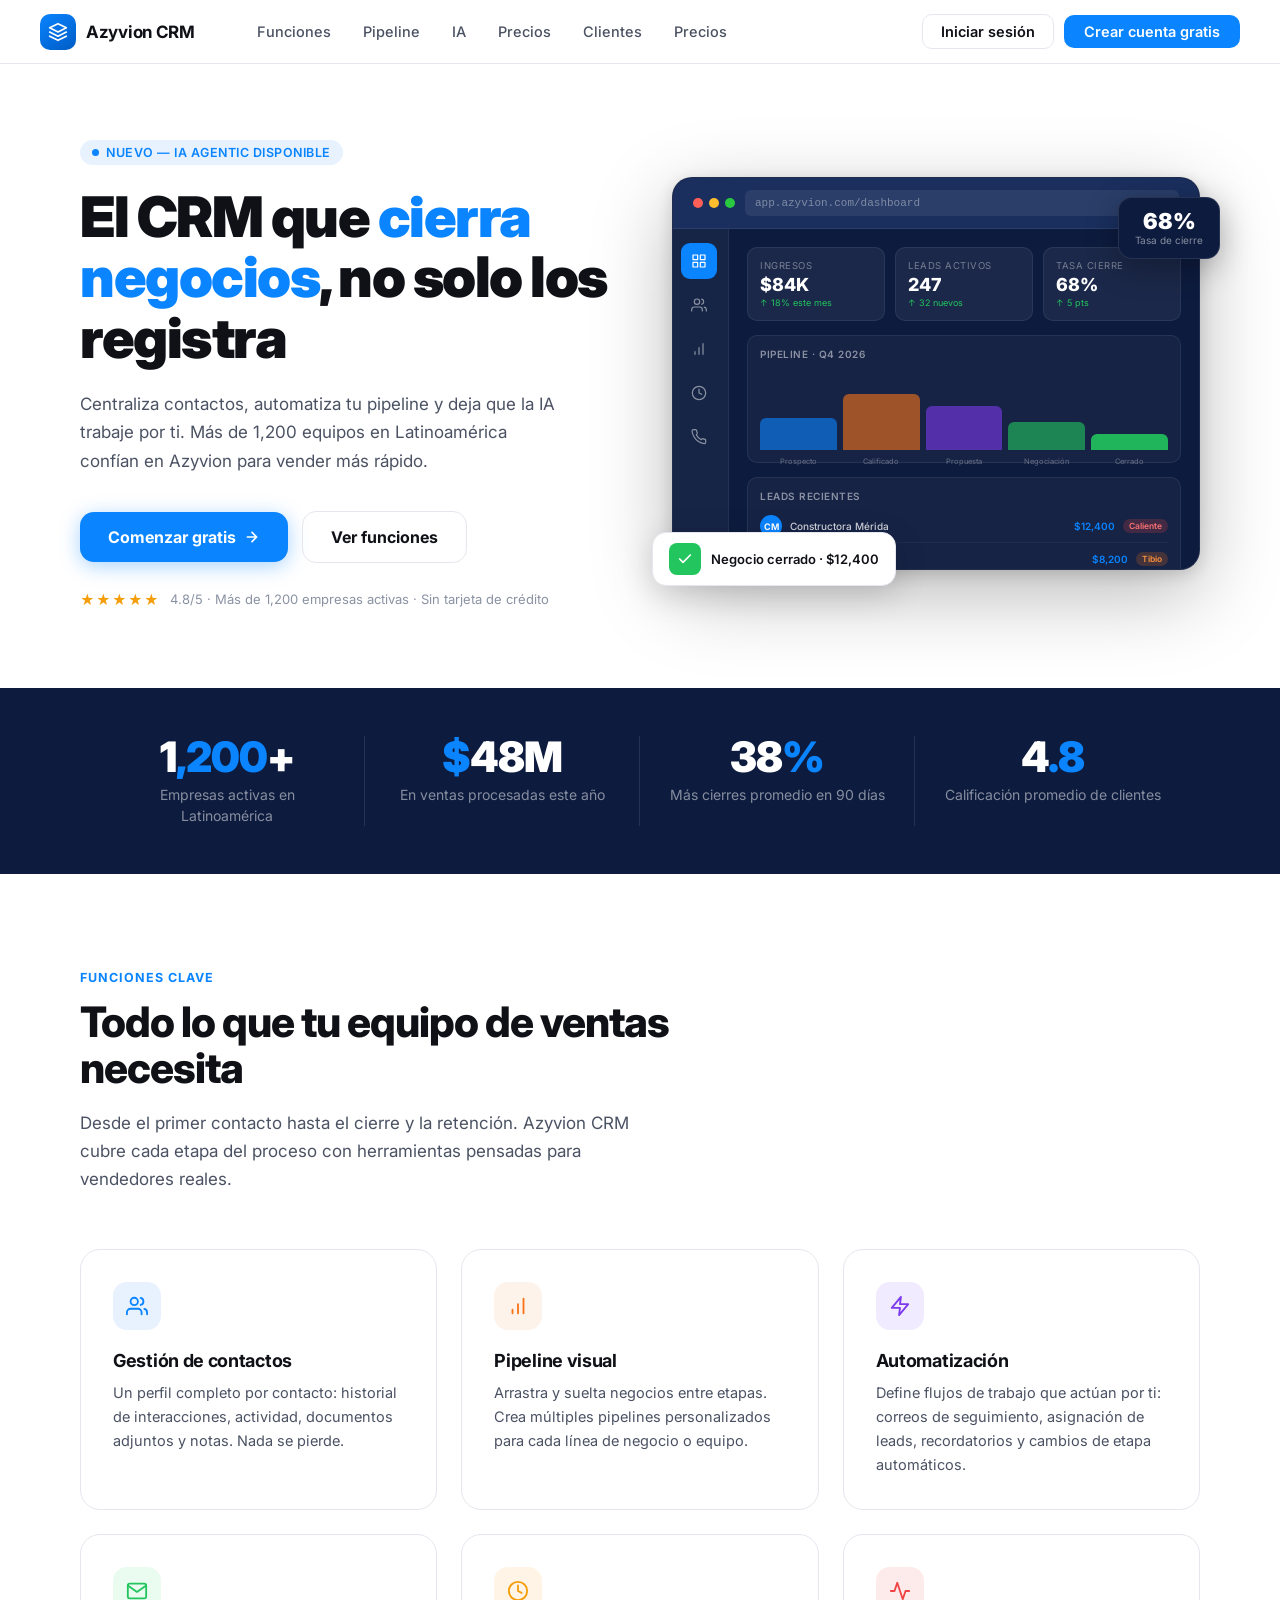
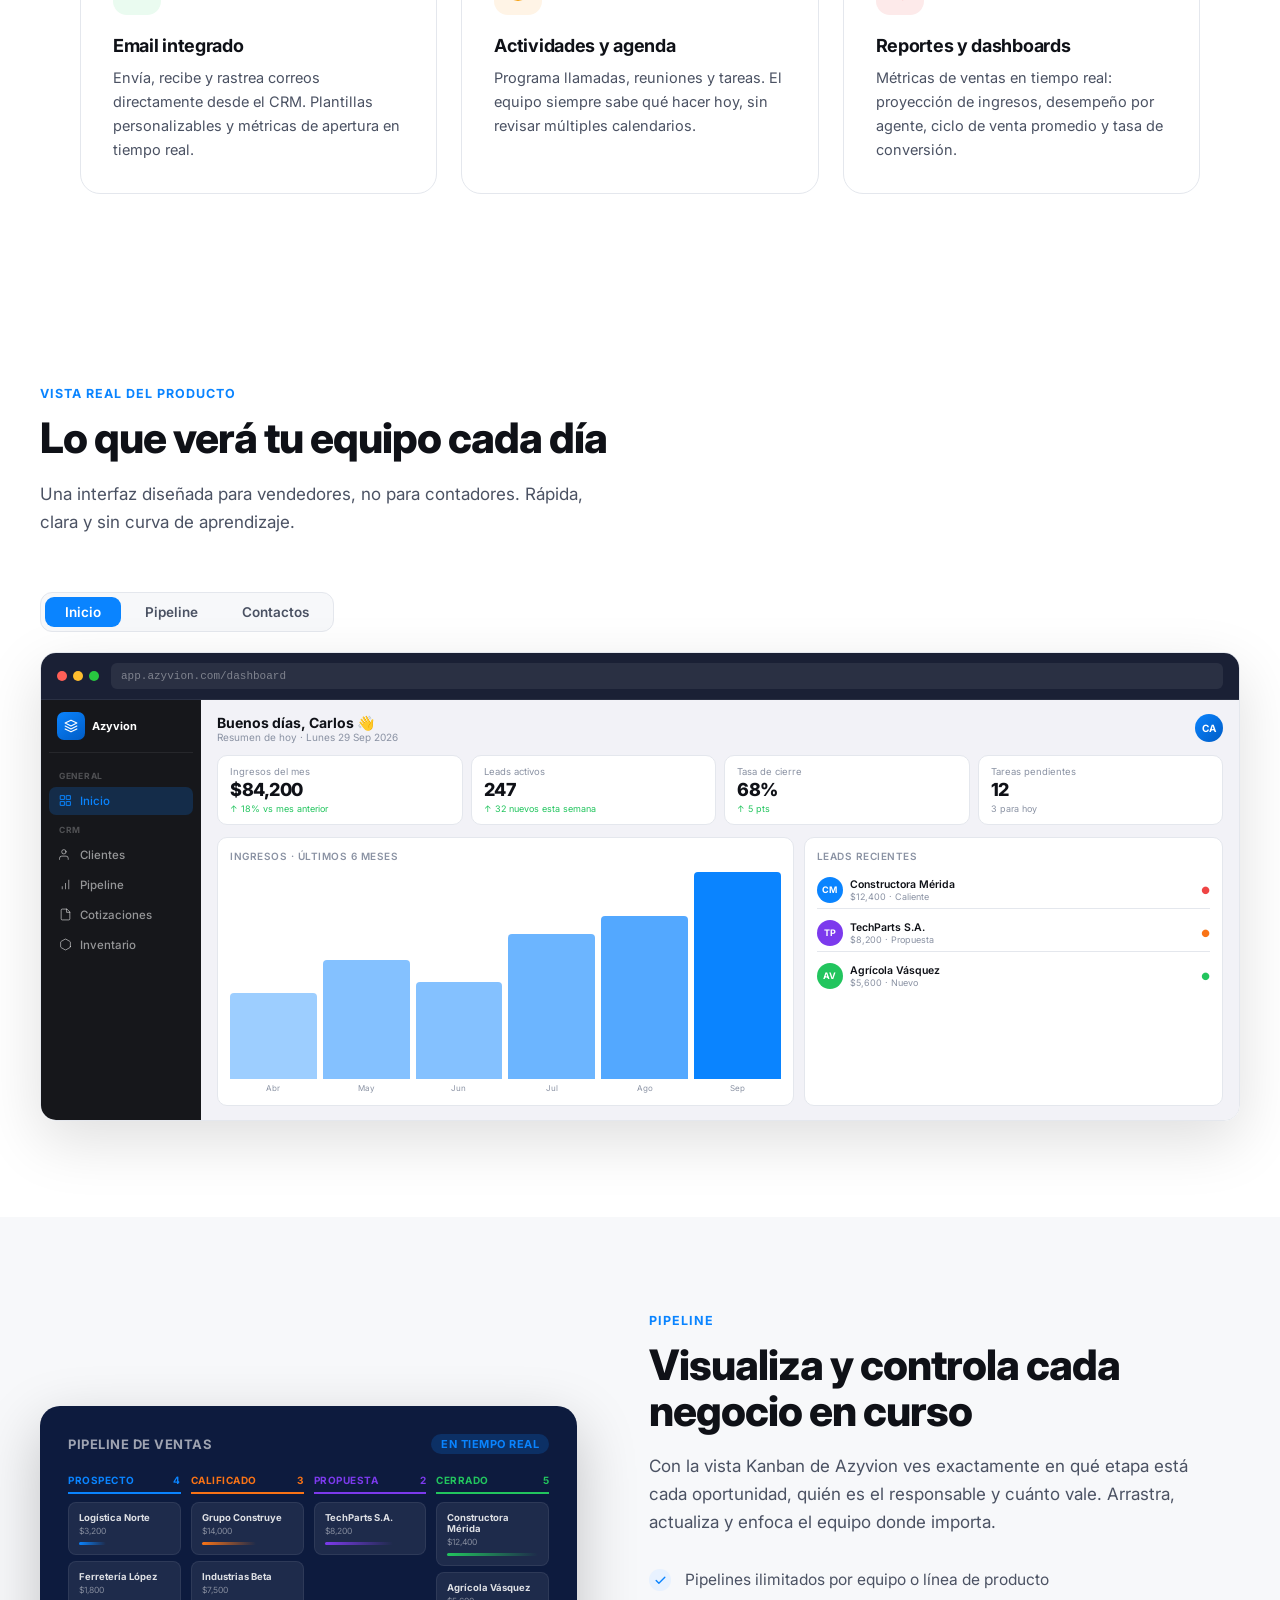
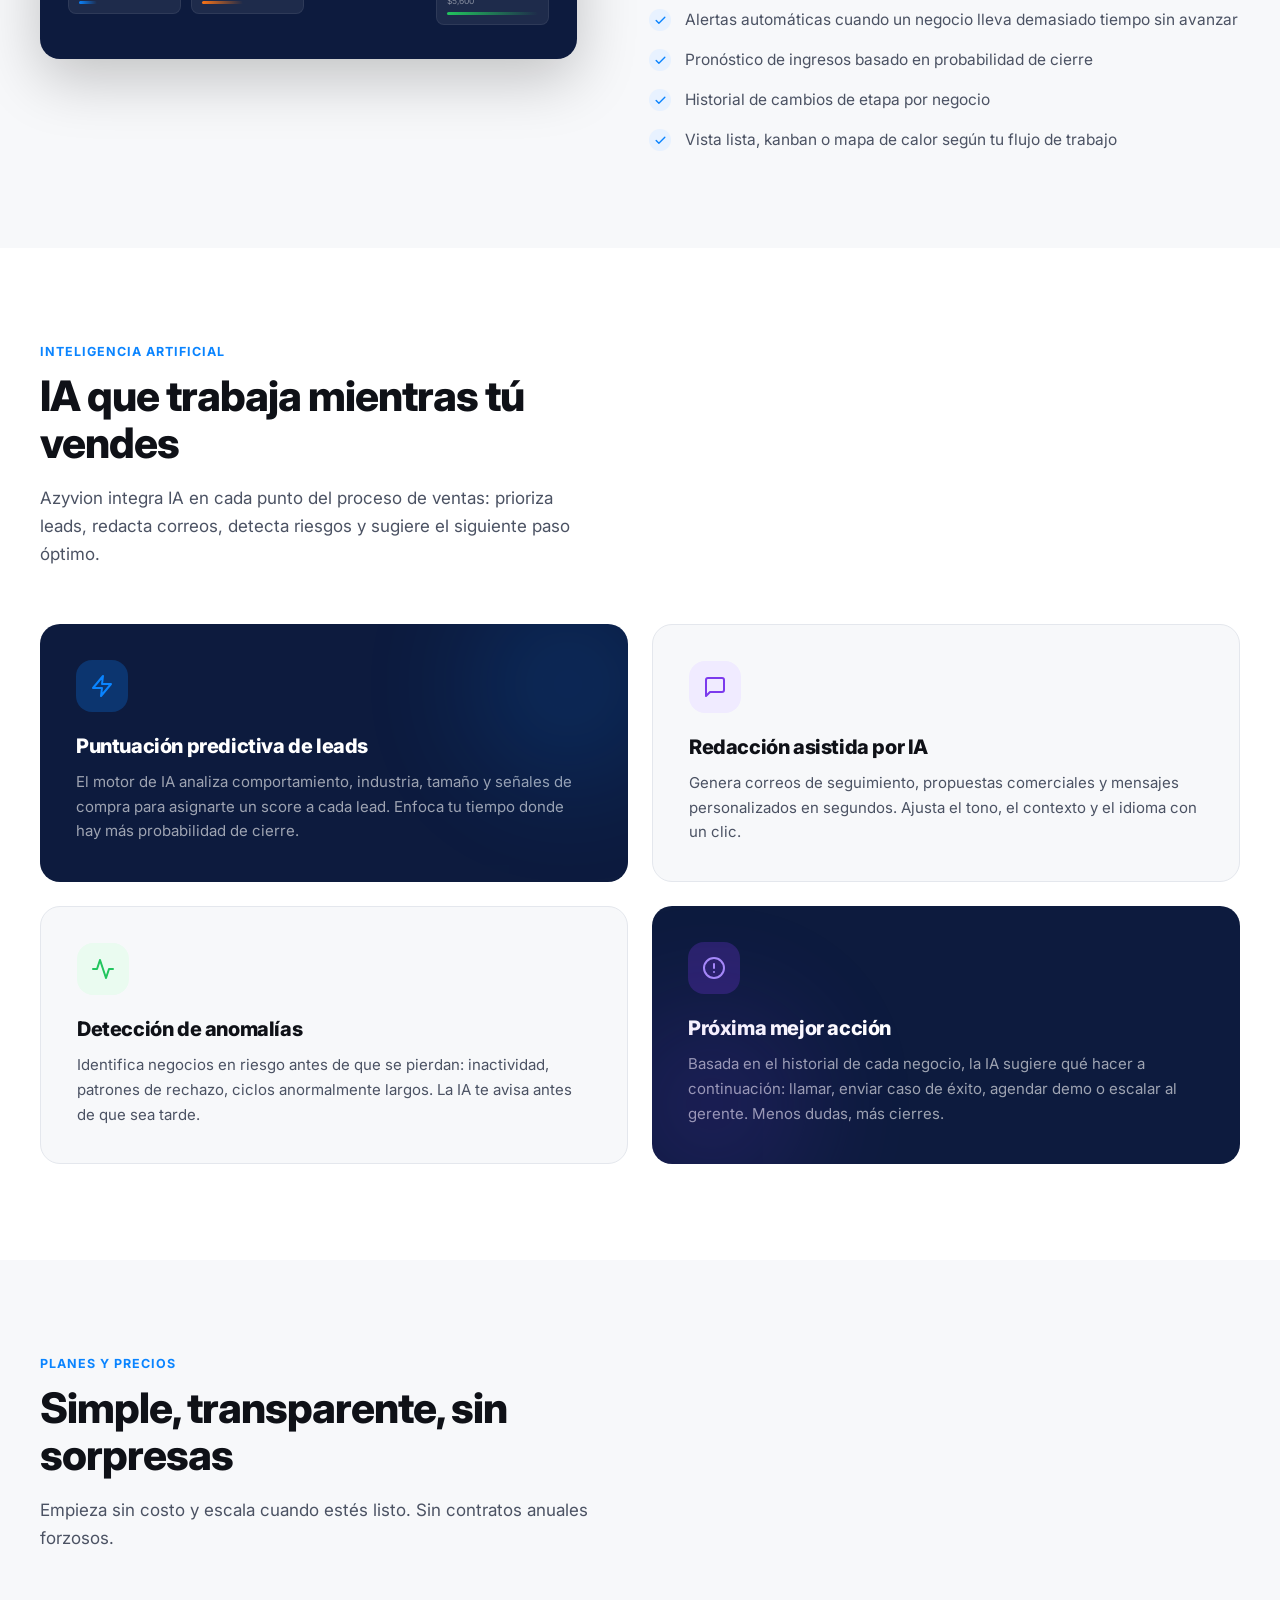
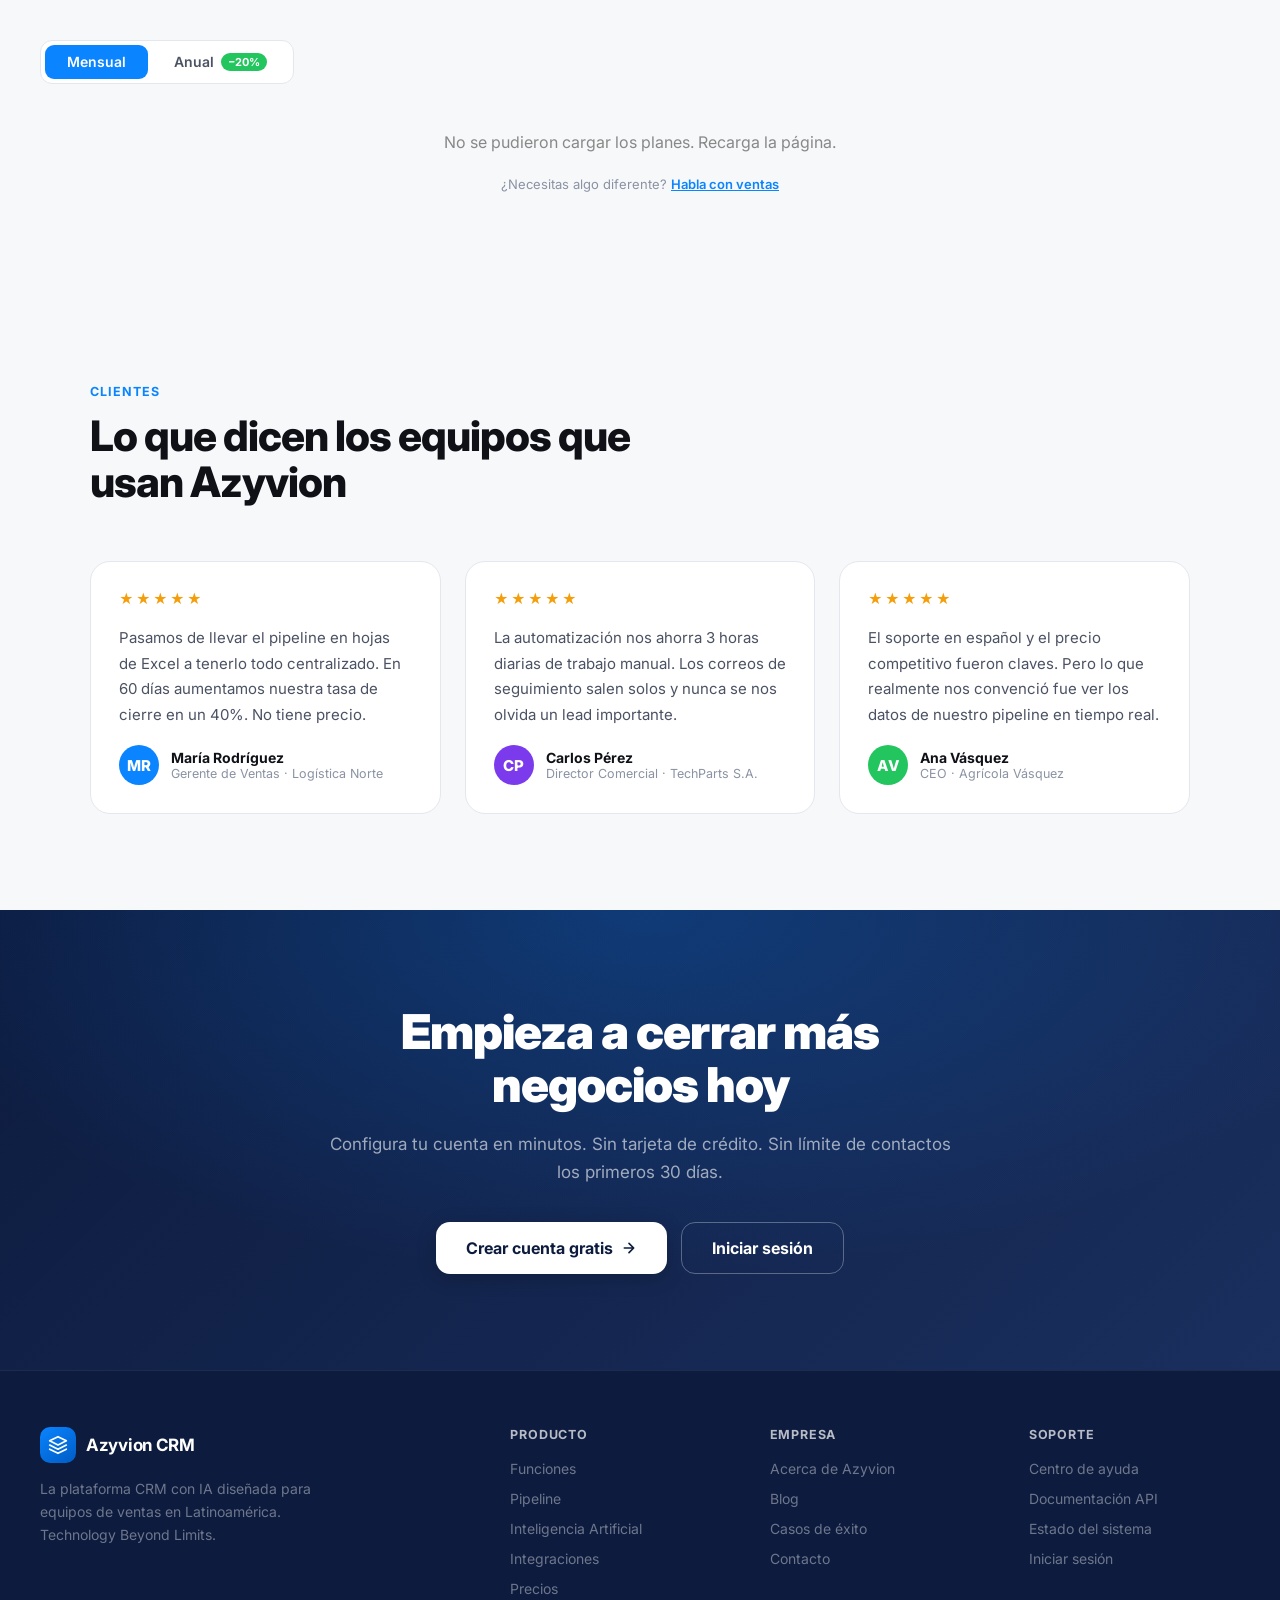
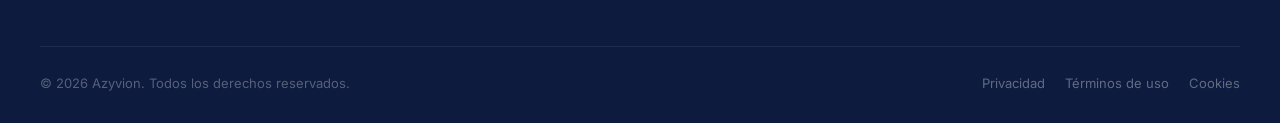
==== commit 2df5a0c7: "Update index.html" ====
--- a/index.html
+++ b/index.html
@@ -1,251 +1,2163 @@
 <!DOCTYPE html>
 <html lang="es">
-
 <head>
-    <meta charset="UTF-8" />
-    <meta name="viewport" content="width=device-width, initial-scale=1.0, viewport-fit=cover" />
-    <meta name="apple-mobile-web-app-capable" content="yes" />
-    <meta name="apple-mobile-web-app-status-bar-style" content="black-translucent" />
-    <meta name="mobile-web-app-capable" content="yes" />
-    <meta name="theme-color" content="#1a1a2e" />
-    <title>Azyvion CRM</title>
-    <link rel="stylesheet" href="login.css">
+  <meta charset="UTF-8" />
+  <meta name="viewport" content="width=device-width, initial-scale=1.0, viewport-fit=cover" />
+  <title>Azyvion CRM — Technology Beyond Limits</title>
+  <meta name="description" content="Azyvion CRM es la plataforma de ventas con IA que centraliza tus contactos, automatiza tu pipeline y cierra más negocios." />
+  <link rel="preconnect" href="https://fonts.googleapis.com" />
+  <link rel="preconnect" href="https://fonts.gstatic.com" crossorigin />
+  <link href="https://fonts.googleapis.com/css2?family=Inter:wght@400;500;600;700;800;900&display=swap" rel="stylesheet" />
+  <style>
+    *, *::before, *::after { box-sizing: border-box; margin: 0; padding: 0; }
+
+    :root {
+      --blue:        #0A84FF;
+      --blue-dark:   #005cc5;
+      --blue-soft:   #e8f2ff;
+      --navy:        #0d1b3e;
+      --navy-mid:    #1a2f5e;
+      --text:        #0f1117;
+      --text-2:      #4b5263;
+      --text-3:      #8a92a3;
+      --bg:          #ffffff;
+      --bg-alt:      #f7f8fa;
+      --border:      #e4e7ed;
+      --green:       #22c55e;
+      --orange:      #f97316;
+      --purple:      #7c3aed;
+    }
+
+    html { scroll-behavior: smooth; }
+
+    body {
+      font-family: 'Inter', -apple-system, sans-serif;
+      color: var(--text);
+      background: var(--bg);
+      -webkit-font-smoothing: antialiased;
+    }
+
+    /* ─── NAV ─────────────────────────────────────── */
+    nav {
+      position: fixed;
+      top: 0; left: 0; right: 0;
+      z-index: 200;
+      height: 64px;
+      background: rgba(255,255,255,0.9);
+      backdrop-filter: blur(16px);
+      border-bottom: 1px solid var(--border);
+      display: flex;
+      align-items: center;
+      padding: 0 40px;
+      gap: 32px;
+    }
+
+    .nav-logo {
+      display: flex;
+      align-items: center;
+      gap: 10px;
+      text-decoration: none;
+      flex-shrink: 0;
+    }
+
+    .nav-logo-icon {
+      width: 36px; height: 36px;
+      background: linear-gradient(145deg, #0A84FF, #005cc5);
+      border-radius: 10px;
+      display: flex; align-items: center; justify-content: center;
+    }
+
+    .nav-logo-icon svg { width: 20px; height: 20px; stroke: #fff; fill: none; stroke-width: 2; stroke-linecap: round; stroke-linejoin: round; }
+
+    .nav-name { font-size: 17px; font-weight: 700; color: var(--text); letter-spacing: -0.3px; }
+
+    .nav-links {
+      display: flex;
+      gap: 4px;
+      list-style: none;
+      margin-left: 16px;
+      flex: 1;
+    }
+
+    .nav-links a {
+      display: block;
+      padding: 6px 14px;
+      border-radius: 8px;
+      font-size: 14.5px;
+      font-weight: 500;
+      color: var(--text-2);
+      text-decoration: none;
+      transition: color .15s, background .15s;
+    }
+
+    .nav-links a:hover { color: var(--text); background: var(--bg-alt); }
+
+    .nav-cta {
+      display: flex;
+      align-items: center;
+      gap: 10px;
+      margin-left: auto;
+      flex-shrink: 0;
+    }
+
+    .btn-ghost {
+      padding: 8px 18px;
+      border-radius: 10px;
+      font-size: 14.5px;
+      font-weight: 600;
+      color: var(--text);
+      border: 1.5px solid var(--border);
+      background: transparent;
+      cursor: pointer;
+      text-decoration: none;
+      transition: border-color .15s, color .15s;
+    }
+
+    .btn-ghost:hover { border-color: var(--blue); color: var(--blue); }
+
+    .btn-primary-sm {
+      padding: 8px 20px;
+      border-radius: 10px;
+      font-size: 14.5px;
+      font-weight: 600;
+      color: #fff;
+      background: var(--blue);
+      border: none;
+      cursor: pointer;
+      text-decoration: none;
+      transition: background .15s, transform .1s;
+    }
+
+    .btn-primary-sm:hover { background: var(--blue-dark); }
+    .btn-primary-sm:active { transform: scale(0.98); }
+
+    /* ─── HERO ────────────────────────────────────── */
+    .hero {
+      padding: 140px 40px 80px;
+      max-width: 1200px;
+      margin: 0 auto;
+      display: grid;
+      grid-template-columns: 1fr 1fr;
+      gap: 64px;
+      align-items: center;
+    }
+
+    .hero-tag {
+      display: inline-flex;
+      align-items: center;
+      gap: 7px;
+      font-size: 12.5px;
+      font-weight: 600;
+      color: var(--blue);
+      background: var(--blue-soft);
+      padding: 5px 12px;
+      border-radius: 20px;
+      margin-bottom: 22px;
+      text-transform: uppercase;
+      letter-spacing: 0.5px;
+    }
+
+    .hero-tag .dot {
+      width: 7px; height: 7px;
+      border-radius: 50%;
+      background: var(--blue);
+      animation: pulse-dot 2s ease-in-out infinite;
+    }
+
+    @keyframes pulse-dot {
+      0%, 100% { opacity: 1; transform: scale(1); }
+      50% { opacity: 0.5; transform: scale(0.7); }
+    }
+
+    .hero h1 {
+      font-size: clamp(36px, 4.5vw, 56px);
+      font-weight: 900;
+      line-height: 1.08;
+      letter-spacing: -1.5px;
+      color: var(--text);
+      margin-bottom: 22px;
+    }
+
+    .hero h1 em {
+      font-style: normal;
+      color: var(--blue);
+    }
+
+    .hero-desc {
+      font-size: 17px;
+      line-height: 1.65;
+      color: var(--text-2);
+      max-width: 480px;
+      margin-bottom: 36px;
+    }
+
+    .hero-actions {
+      display: flex;
+      align-items: center;
+      gap: 14px;
+      flex-wrap: wrap;
+    }
+
+    .btn-hero {
+      display: inline-flex;
+      align-items: center;
+      gap: 8px;
+      padding: 15px 28px;
+      border-radius: 14px;
+      font-size: 16px;
+      font-weight: 700;
+      text-decoration: none;
+      transition: all .18s;
+    }
+
+    .btn-hero.blue {
+      background: var(--blue);
+      color: #fff;
+      box-shadow: 0 4px 20px rgba(10,132,255,0.35);
+    }
+
+    .btn-hero.blue:hover { background: var(--blue-dark); box-shadow: 0 6px 28px rgba(10,132,255,0.45); transform: translateY(-1px); }
+
+    .btn-hero.outline {
+      border: 1.5px solid var(--border);
+      color: var(--text);
+      background: transparent;
+    }
+
+    .btn-hero.outline:hover { border-color: var(--blue); color: var(--blue); }
+
+    .hero-trust {
+      display: flex;
+      align-items: center;
+      gap: 10px;
+      margin-top: 28px;
+      font-size: 13px;
+      color: var(--text-3);
+    }
+
+    .trust-stars { color: #f59e0b; font-size: 14px; letter-spacing: 1px; }
+
+
+    /* ─── PRODUCT PREVIEW ────────────────────────── */
+    .product-preview-section {
+      padding: 96px 40px;
+      background: var(--bg);
+    }
+    .product-preview-inner {
+      max-width: 1200px;
+      margin: 0 auto;
+    }
+    .preview-tabs {
+      display: flex;
+      gap: 4px;
+      margin-bottom: 20px;
+      background: var(--bg-alt);
+      border: 1.5px solid var(--border);
+      border-radius: 12px;
+      padding: 4px;
+      width: fit-content;
+    }
+    .preview-tab {
+      padding: 7px 20px;
+      border-radius: 9px;
+      border: none;
+      background: transparent;
+      font-family: inherit;
+      font-size: 13.5px;
+      font-weight: 600;
+      color: var(--text-2);
+      cursor: pointer;
+      transition: all .18s;
+    }
+    .preview-tab.active { background: var(--blue); color: #fff; }
+    .preview-frame-wrap {
+      border-radius: 16px;
+      overflow: hidden;
+      border: 1.5px solid var(--border);
+      box-shadow: 0 20px 60px rgba(0,0,0,0.13);
+    }
+    .preview-browser-bar {
+      background: #1a2035;
+      padding: 10px 16px;
+      display: flex;
+      align-items: center;
+      gap: 12px;
+      border-bottom: 1px solid rgba(255,255,255,0.07);
+    }
+    .preview-screen { display: none; }
+    .preview-screen.active { display: block; }
+
+    /* Preview screen tokens */
+    .preview-screen {
+      --pbg: #F2F2F7;
+      --pbg-card: #fff;
+      --pborder: #e4e7ed;
+      --ptext: #0f1117;
+      --ptext-m: #8a92a3;
+      --paccent: #0A84FF;
+      --psidebar: #16171B;
+      --psidebar-text: rgba(255,255,255,0.55);
+      --psidebar-active: #0A84FF;
+      background: var(--pbg);
+    }
+
+    .pscreen-layout {
+      display: grid;
+      grid-template-columns: 160px 1fr;
+      height: 420px;
+    }
+
+    .pscreen-sidebar {
+      background: var(--psidebar);
+      padding: 12px 8px;
+      display: flex;
+      flex-direction: column;
+      gap: 2px;
+    }
+    .pscreen-logo {
+      display: flex;
+      align-items: center;
+      gap: 7px;
+      padding: 0 8px 12px;
+      border-bottom: 1px solid rgba(255,255,255,0.07);
+      margin-bottom: 8px;
+    }
+    .pscreen-nav-section {
+      font-size: 8.5px;
+      font-weight: 700;
+      color: rgba(255,255,255,0.25);
+      text-transform: uppercase;
+      letter-spacing: 0.7px;
+      padding: 8px 10px 4px;
+    }
+    .pscreen-nav-item {
+      display: flex;
+      align-items: center;
+      gap: 8px;
+      padding: 7px 10px;
+      border-radius: 7px;
+      font-size: 11.5px;
+      font-weight: 500;
+      color: var(--psidebar-text);
+      cursor: pointer;
+      transition: background .15s, color .15s;
+    }
+    .pscreen-nav-item:hover { background: rgba(255,255,255,0.07); color: rgba(255,255,255,0.85); }
+    .pscreen-nav-item.active { background: rgba(10,132,255,0.2); color: var(--paccent); }
+    .pscreen-nav-item svg { width: 13px; height: 13px; stroke: currentColor; fill: none; stroke-width: 1.8; stroke-linecap: round; stroke-linejoin: round; flex-shrink: 0; }
+
+    .pscreen-main {
+      display: flex;
+      flex-direction: column;
+      gap: 12px;
+      padding: 14px 16px;
+      overflow: hidden;
+    }
+    .pscreen-header {
+      display: flex;
+      align-items: center;
+      justify-content: space-between;
+    }
+    .pscreen-kpi-row {
+      display: grid;
+      grid-template-columns: repeat(4, 1fr);
+      gap: 8px;
+    }
+    .pscreen-kpi {
+      background: var(--pbg-card);
+      border: 1px solid var(--pborder);
+      border-radius: 10px;
+      padding: 10px 12px;
+    }
+    .pscreen-kpi-label { font-size: 9.5px; color: var(--ptext-m); margin-bottom: 4px; }
+    .pscreen-kpi-val { font-size: 18px; font-weight: 800; color: var(--ptext); line-height: 1; letter-spacing: -0.5px; }
+    .pscreen-kpi-delta { font-size: 9px; margin-top: 4px; color: var(--ptext-m); }
+    .pscreen-kpi-delta.up { color: #22c55e; }
+
+    .pscreen-bottom {
+      display: flex;
+      gap: 10px;
+      flex: 1;
+      overflow: hidden;
+    }
+    .pscreen-card {
+      background: var(--pbg-card);
+      border: 1px solid var(--pborder);
+      border-radius: 10px;
+      padding: 12px;
+      display: flex;
+      flex-direction: column;
+      overflow: hidden;
+    }
+    .pscreen-card-title { font-size: 10px; font-weight: 600; color: var(--ptext-m); text-transform: uppercase; letter-spacing: 0.5px; margin-bottom: 10px; }
+
+    /* Chart */
+    .pscreen-chart { flex: 1; display: flex; align-items: flex-end; }
+    .pchart-bars { display: flex; gap: 6px; align-items: flex-end; height: 100%; width: 100%; }
+    .pchart-bar { display: flex; flex-direction: column; align-items: center; justify-content: flex-end; gap: 4px; flex: 1; }
+    .pchart-bar-inner { width: 100%; border-radius: 4px 4px 0 0; flex: 1; }
+    .pchart-bar span { font-size: 8px; color: var(--ptext-m); white-space: nowrap; }
+
+    /* Lead list */
+    .pscreen-lead-list { display: flex; flex-direction: column; gap: 6px; }
+    .pscreen-lead-row { display: flex; align-items: center; gap: 7px; padding: 5px 0; border-bottom: 1px solid var(--pborder); }
+    .pscreen-lead-row:last-child { border-bottom: none; }
+    .pscreen-lead-av { width: 26px; height: 26px; border-radius: 50%; display: flex; align-items: center; justify-content: center; font-size: 9px; font-weight: 700; color: #fff; flex-shrink: 0; }
+    .pscreen-lead-info { flex: 1; }
+    .pscreen-lead-name { font-size: 10.5px; font-weight: 600; color: var(--ptext); }
+    .pscreen-lead-sub { font-size: 9px; color: var(--ptext-m); }
+    .pscreen-lead-badge { font-size: 10px; }
+    .pscreen-lead-badge.hot { color: #ef4444; }
+    .pscreen-lead-badge.warm { color: #f97316; }
+    .pscreen-lead-badge.new { color: #22c55e; }
+
+    /* Pipeline board */
+    .pkboard-col { display: flex; flex-direction: column; gap: 6px; }
+    .pkboard-head { font-size: 9px; font-weight: 700; text-transform: uppercase; letter-spacing: 0.5px; padding-bottom: 6px; border-bottom: 2px solid; display: flex; align-items: center; justify-content: space-between; }
+    .pkboard-head span { background: rgba(255,255,255,0.15); border-radius: 10px; padding: 1px 6px; }
+    .pkboard-card { background: rgba(255,255,255,0.06); border: 1px solid rgba(255,255,255,0.08); border-radius: 7px; padding: 8px; }
+    .pkbc-co { font-size: 9.5px; font-weight: 700; color: rgba(255,255,255,0.85); }
+    .pkbc-val { font-size: 8.5px; color: rgba(255,255,255,0.45); margin-top: 2px; }
+    .pkbc-bar { height: 2px; border-radius: 2px; margin-top: 5px; }
+
+    /* Contacts table */
+    .pscreen-table-head { display: grid; grid-template-columns: 1.5fr 1.2fr 0.8fr 0.7fr 0.7fr; gap: 8px; padding: 0 8px 8px; border-bottom: 1px solid var(--pborder); font-size: 9px; font-weight: 700; color: var(--ptext-m); text-transform: uppercase; letter-spacing: 0.5px; }
+    .pscreen-table-row { display: grid; grid-template-columns: 1.5fr 1.2fr 0.8fr 0.7fr 0.7fr; gap: 8px; padding: 8px; border-bottom: 1px solid var(--pborder); font-size: 10.5px; color: var(--ptext); align-items: center; }
+    .pscreen-table-row:hover { background: var(--bg-alt); }
+
+    @media(max-width:900px){ .product-preview-section { padding: 64px 24px; } .pscreen-layout { grid-template-columns: 1fr; } .pscreen-sidebar { display: none; } .pscreen-kpi-row { grid-template-columns: repeat(2,1fr); } }
+
+    /* ─── PRICING ─────────────────────────────────── */
+    .pricing-section {
+      padding: 96px 40px;
+      background: var(--bg-alt);
+    }
+    .pricing-inner {
+      max-width: 1200px;
+      margin: 0 auto;
+    }
+    .billing-toggle {
+      display: inline-flex;
+      background: var(--bg);
+      border: 1.5px solid var(--border);
+      border-radius: 12px;
+      padding: 4px;
+      gap: 4px;
+      margin: 32px 0 48px;
+    }
+    .billing-btn {
+      padding: 8px 22px;
+      border-radius: 9px;
+      border: none;
+      background: transparent;
+      font-family: inherit;
+      font-size: 14px;
+      font-weight: 600;
+      color: var(--text-2);
+      cursor: pointer;
+      transition: all .18s;
+      display: flex;
+      align-items: center;
+      gap: 7px;
+    }
+    .billing-btn.active {
+      background: var(--blue);
+      color: #fff;
+    }
+    .save-badge {
+      background: var(--green);
+      color: #fff;
+      font-size: 11px;
+      font-weight: 700;
+      padding: 2px 7px;
+      border-radius: 20px;
+    }
+    .billing-btn.active .save-badge {
+      background: rgba(255,255,255,0.25);
+    }
+    .pricing-grid {
+      display: grid;
+      grid-template-columns: repeat(4, 1fr);
+      gap: 20px;
+      align-items: start;
+    }
+    @media(max-width:1024px){.pricing-grid{grid-template-columns:repeat(2,1fr);}}
+    @media(max-width:600px){.pricing-grid{grid-template-columns:1fr;}}
+
+    .price-skeleton {
+      background: linear-gradient(90deg, var(--border) 25%, var(--bg-alt) 50%, var(--border) 75%);
+      background-size: 200% 100%;
+      animation: shimmer 1.4s infinite;
+      border-radius: 22px;
+      height: 420px;
+    }
+    @keyframes shimmer { 0%{background-position:200% 0} 100%{background-position:-200% 0} }
+    .price-card {
+      background: var(--bg);
+      border: 1.5px solid var(--border);
+      border-radius: 22px;
+      padding: 28px 24px;
+      position: relative;
+      transition: box-shadow .2s, transform .2s;
+    }
+    .price-card:hover {
+      box-shadow: 0 8px 36px rgba(0,0,0,0.09);
+      transform: translateY(-3px);
+    }
+    .price-card.featured {
+      border-color: var(--blue);
+      box-shadow: 0 0 0 4px rgba(10,132,255,0.09), 0 12px 40px rgba(10,132,255,0.16);
+    }
+    .price-badge {
+      position: absolute;
+      top: -13px;
+      left: 50%;
+      transform: translateX(-50%);
+      background: var(--blue);
+      color: #fff;
+      font-size: 11.5px;
+      font-weight: 700;
+      padding: 4px 14px;
+      border-radius: 20px;
+      white-space: nowrap;
+    }
+    .price-plan {
+      font-size: 15px;
+      font-weight: 700;
+      color: var(--text-2);
+      margin-bottom: 12px;
+      text-transform: uppercase;
+      letter-spacing: 0.5px;
+    }
+    .price-amount {
+      display: flex;
+      align-items: baseline;
+      gap: 3px;
+      margin-bottom: 14px;
+    }
+    .price-currency { font-size: 22px; font-weight: 700; color: var(--text); margin-top: 8px; }
+    .price-num { font-size: 52px; font-weight: 900; color: var(--text); line-height: 1; letter-spacing: -2px; }
+    .price-cycle { font-size: 14px; color: var(--text-3); font-weight: 500; }
+    .price-desc { font-size: 13.5px; color: var(--text-2); line-height: 1.55; margin-bottom: 22px; min-height: 52px; }
+    .price-btn {
+      display: block;
+      width: 100%;
+      padding: 12px;
+      border-radius: 11px;
+      font-size: 14.5px;
+      font-weight: 700;
+      text-align: center;
+      text-decoration: none;
+      cursor: pointer;
+      transition: all .18s;
+      margin-bottom: 24px;
+      border: 1.5px solid transparent;
+    }
+    .price-btn.outline {
+      border-color: var(--border);
+      color: var(--text);
+      background: transparent;
+    }
+    .price-btn.outline:hover { border-color: var(--blue); color: var(--blue); }
+    .price-btn.primary {
+      background: var(--blue);
+      color: #fff;
+      border-color: var(--blue);
+    }
+    .price-btn.primary:hover { background: var(--blue-dark); }
+    .price-features {
+      list-style: none;
+      display: flex;
+      flex-direction: column;
+      gap: 9px;
+      margin-bottom: 18px;
+    }
+    .price-features li {
+      display: flex;
+      align-items: center;
+      gap: 9px;
+      font-size: 13.5px;
+      color: var(--text);
+    }
+    .price-features li.feature-off { color: var(--text-3); }
+    .price-features li svg {
+      width: 16px; height: 16px;
+      fill: none;
+      stroke-width: 2.5;
+      stroke-linecap: round;
+      stroke-linejoin: round;
+      flex-shrink: 0;
+    }
+    .price-features li:not(.feature-off) svg { stroke: var(--green); }
+    .price-features li.feature-off svg { stroke: var(--text-3); }
+    .price-note {
+      font-size: 11.5px;
+      color: var(--text-3);
+      text-align: center;
+      padding-top: 14px;
+      border-top: 1px solid var(--border);
+    }
+
+    /* ─── HERO VISUAL (dashboard mockup) ─────────── */
+    .hero-visual {
+      position: relative;
+    }
+
+    .dashboard-frame {
+      background: var(--navy);
+      border-radius: 20px;
+      overflow: hidden;
+      box-shadow: 0 24px 80px rgba(0,0,0,0.28), 0 4px 16px rgba(0,0,0,0.14);
+      border: 1px solid rgba(255,255,255,0.08);
+    }
+
+    .dash-topbar {
+      background: var(--navy-mid);
+      padding: 12px 20px;
+      display: flex;
+      align-items: center;
+      gap: 10px;
+      border-bottom: 1px solid rgba(255,255,255,0.07);
+    }
+
+    .dot-row { display: flex; gap: 6px; }
+    .dot-row span { width: 10px; height: 10px; border-radius: 50%; display: block; }
+    .dot-row span:nth-child(1) { background: #ff5f57; }
+    .dot-row span:nth-child(2) { background: #ffbd2e; }
+    .dot-row span:nth-child(3) { background: #28c840; }
+
+    .dash-url {
+      flex: 1;
+      background: rgba(255,255,255,0.07);
+      border-radius: 6px;
+      height: 26px;
+      display: flex;
+      align-items: center;
+      padding: 0 10px;
+      font-size: 11px;
+      color: rgba(255,255,255,0.4);
+      font-family: monospace;
+    }
+
+    .dash-body {
+      display: grid;
+      grid-template-columns: 56px 1fr;
+      height: 340px;
+    }
+
+    .dash-sidebar {
+      background: rgba(255,255,255,0.04);
+      border-right: 1px solid rgba(255,255,255,0.06);
+      padding: 14px 8px;
+      display: flex;
+      flex-direction: column;
+      gap: 8px;
+    }
+
+    .sb-icon {
+      width: 36px; height: 36px;
+      border-radius: 9px;
+      display: flex; align-items: center; justify-content: center;
+      cursor: pointer;
+    }
+
+    .sb-icon.active { background: var(--blue); }
+    .sb-icon svg { width: 16px; height: 16px; stroke: rgba(255,255,255,0.5); fill: none; stroke-width: 1.8; stroke-linecap: round; stroke-linejoin: round; }
+    .sb-icon.active svg { stroke: #fff; }
+
+    .dash-content {
+      padding: 18px;
+      display: flex;
+      flex-direction: column;
+      gap: 14px;
+      overflow: hidden;
+    }
+
+    .dash-stats-row {
+      display: grid;
+      grid-template-columns: repeat(3, 1fr);
+      gap: 10px;
+    }
+
+    .dash-stat {
+      background: rgba(255,255,255,0.06);
+      border-radius: 10px;
+      padding: 12px;
+      border: 1px solid rgba(255,255,255,0.07);
+    }
+
+    .dash-stat-label { font-size: 9.5px; color: rgba(255,255,255,0.4); margin-bottom: 5px; text-transform: uppercase; letter-spacing: 0.5px; }
+    .dash-stat-val { font-size: 18px; font-weight: 800; color: #fff; line-height: 1; }
+    .dash-stat-delta { font-size: 9px; color: var(--green); margin-top: 3px; }
+
+    .dash-pipeline {
+      background: rgba(255,255,255,0.04);
+      border-radius: 10px;
+      padding: 12px;
+      border: 1px solid rgba(255,255,255,0.07);
+      flex: 1;
+    }
+
+    .dash-pipeline-title { font-size: 10px; color: rgba(255,255,255,0.5); margin-bottom: 10px; font-weight: 600; text-transform: uppercase; letter-spacing: 0.5px; }
+
+    .pipeline-stages {
+      display: flex;
+      gap: 6px;
+      height: 80px;
+      align-items: flex-end;
+    }
+
+    .p-stage { flex: 1; border-radius: 6px 6px 0 0; position: relative; }
+    .p-stage-label { position: absolute; bottom: -16px; left: 0; right: 0; text-align: center; font-size: 7.5px; color: rgba(255,255,255,0.35); white-space: nowrap; overflow: hidden; }
+
+    .dash-leads {
+      background: rgba(255,255,255,0.04);
+      border-radius: 10px;
+      padding: 12px;
+      border: 1px solid rgba(255,255,255,0.07);
+    }
+
+    .dash-leads-title { font-size: 10px; color: rgba(255,255,255,0.5); margin-bottom: 8px; font-weight: 600; text-transform: uppercase; letter-spacing: 0.5px; }
+
+    .lead-row {
+      display: flex;
+      align-items: center;
+      gap: 8px;
+      padding: 5px 0;
+      border-bottom: 1px solid rgba(255,255,255,0.04);
+    }
+
+    .lead-row:last-child { border-bottom: none; }
+
+    .lead-avatar {
+      width: 22px; height: 22px;
+      border-radius: 50%;
+      display: flex; align-items: center; justify-content: center;
+      font-size: 9px; font-weight: 700; color: #fff;
+      flex-shrink: 0;
+    }
+
+    .lead-name { font-size: 10px; color: rgba(255,255,255,0.8); font-weight: 500; flex: 1; }
+    .lead-val { font-size: 10px; color: var(--blue); font-weight: 600; }
+
+    .lead-status {
+      font-size: 8.5px;
+      padding: 2px 6px;
+      border-radius: 20px;
+      font-weight: 600;
+    }
+
+    .lead-status.hot { background: rgba(239,68,68,0.2); color: #f87171; }
+    .lead-status.warm { background: rgba(249,115,22,0.2); color: #fb923c; }
+    .lead-status.new { background: rgba(34,197,94,0.2); color: #4ade80; }
+
+    /* floating notification pill */
+    .hero-notif {
+      position: absolute;
+      bottom: -16px;
+      left: -20px;
+      background: #fff;
+      border-radius: 14px;
+      padding: 10px 16px;
+      box-shadow: 0 8px 32px rgba(0,0,0,0.15);
+      display: flex;
+      align-items: center;
+      gap: 10px;
+      font-size: 13px;
+      font-weight: 600;
+      color: var(--text);
+      border: 1px solid var(--border);
+      white-space: nowrap;
+    }
+
+    .notif-icon { width: 32px; height: 32px; border-radius: 8px; background: var(--green); display: flex; align-items: center; justify-content: center; }
+    .notif-icon svg { width: 16px; height: 16px; stroke: #fff; fill: none; stroke-width: 2.5; stroke-linecap: round; stroke-linejoin: round; }
+
+    .hero-badge {
+      position: absolute;
+      top: 20px;
+      right: -20px;
+      background: var(--navy);
+      border-radius: 14px;
+      padding: 12px 16px;
+      box-shadow: 0 8px 32px rgba(0,0,0,0.3);
+      border: 1px solid rgba(255,255,255,0.1);
+      text-align: center;
+    }
+
+    .badge-num { font-size: 22px; font-weight: 900; color: #fff; line-height: 1; }
+    .badge-label { font-size: 10px; color: rgba(255,255,255,0.5); margin-top: 2px; }
+
+    /* ─── STATS BAND ──────────────────────────────── */
+    .stats-band {
+      background: var(--navy);
+      padding: 48px 40px;
+    }
+
+    .stats-inner {
+      max-width: 1100px;
+      margin: 0 auto;
+      display: grid;
+      grid-template-columns: repeat(4, 1fr);
+      gap: 0;
+    }
+
+    .stat-item {
+      text-align: center;
+      padding: 0 24px;
+      border-right: 1px solid rgba(255,255,255,0.1);
+    }
+
+    .stat-item:last-child { border-right: none; }
+
+    .stat-num {
+      font-size: 42px;
+      font-weight: 900;
+      color: #fff;
+      line-height: 1;
+      letter-spacing: -1px;
+    }
+
+    .stat-num span { color: var(--blue); }
+
+    .stat-desc {
+      font-size: 14px;
+      color: rgba(255,255,255,0.5);
+      margin-top: 6px;
+      line-height: 1.5;
+    }
+
+    /* ─── FEATURES ────────────────────────────────── */
+    .section {
+      padding: 96px 40px;
+      max-width: 1200px;
+      margin: 0 auto;
+    }
+
+    .section-tag {
+      font-size: 12.5px;
+      font-weight: 700;
+      color: var(--blue);
+      text-transform: uppercase;
+      letter-spacing: 1px;
+      margin-bottom: 14px;
+    }
+
+    .section-title {
+      font-size: clamp(28px, 3.5vw, 42px);
+      font-weight: 800;
+      letter-spacing: -1px;
+      line-height: 1.1;
+      color: var(--text);
+      max-width: 600px;
+      margin-bottom: 18px;
+    }
+
+    .section-desc {
+      font-size: 17px;
+      color: var(--text-2);
+      max-width: 560px;
+      line-height: 1.65;
+      margin-bottom: 56px;
+    }
+
+    .features-grid {
+      display: grid;
+      grid-template-columns: repeat(3, 1fr);
+      gap: 24px;
+    }
+
+    .feature-card {
+      background: var(--bg);
+      border: 1.5px solid var(--border);
+      border-radius: 20px;
+      padding: 32px;
+      transition: border-color .2s, box-shadow .2s;
+    }
+
+    .feature-card:hover {
+      border-color: var(--blue);
+      box-shadow: 0 8px 32px rgba(10,132,255,0.1);
+    }
+
+    .feature-icon {
+      width: 48px; height: 48px;
+      border-radius: 14px;
+      display: flex; align-items: center; justify-content: center;
+      margin-bottom: 20px;
+    }
+
+    .feature-icon svg { width: 22px; height: 22px; fill: none; stroke-width: 2; stroke-linecap: round; stroke-linejoin: round; }
+
+    .feature-title {
+      font-size: 18px;
+      font-weight: 700;
+      color: var(--text);
+      margin-bottom: 10px;
+      letter-spacing: -0.3px;
+    }
+
+    .feature-desc {
+      font-size: 14.5px;
+      color: var(--text-2);
+      line-height: 1.65;
+    }
+
+    /* ─── PIPELINE SECTION ────────────────────────── */
+    .pipeline-section {
+      background: var(--bg-alt);
+      padding: 96px 40px;
+    }
+
+    .pipeline-inner {
+      max-width: 1200px;
+      margin: 0 auto;
+      display: grid;
+      grid-template-columns: 1fr 1.1fr;
+      gap: 72px;
+      align-items: center;
+    }
+
+    .pipeline-visual {
+      background: var(--navy);
+      border-radius: 20px;
+      padding: 28px;
+      box-shadow: 0 20px 60px rgba(0,0,0,0.22);
+    }
+
+    .pv-title {
+      font-size: 13px;
+      font-weight: 700;
+      color: rgba(255,255,255,0.6);
+      text-transform: uppercase;
+      letter-spacing: 0.5px;
+      margin-bottom: 20px;
+      display: flex;
+      align-items: center;
+      justify-content: space-between;
+    }
+
+    .pv-title span {
+      background: rgba(10,132,255,0.2);
+      color: var(--blue);
+      font-size: 11px;
+      padding: 3px 10px;
+      border-radius: 20px;
+    }
+
+    .kanban-cols {
+      display: grid;
+      grid-template-columns: repeat(4, 1fr);
+      gap: 10px;
+    }
+
+    .kanban-col-head {
+      font-size: 10px;
+      font-weight: 700;
+      color: rgba(255,255,255,0.4);
+      text-transform: uppercase;
+      letter-spacing: 0.5px;
+      margin-bottom: 8px;
+      padding-bottom: 6px;
+      border-bottom: 2px solid;
+      display: flex;
+      align-items: center;
+      justify-content: space-between;
+    }
+
+    .kcol-1 .kanban-col-head { border-color: var(--blue); color: var(--blue); }
+    .kcol-2 .kanban-col-head { border-color: var(--orange); color: var(--orange); }
+    .kcol-3 .kanban-col-head { border-color: var(--purple); color: var(--purple); }
+    .kcol-4 .kanban-col-head { border-color: var(--green); color: var(--green); }
+
+    .kanban-card {
+      background: rgba(255,255,255,0.07);
+      border-radius: 8px;
+      padding: 9px 10px;
+      margin-bottom: 6px;
+      border: 1px solid rgba(255,255,255,0.07);
+    }
+
+    .kc-company { font-size: 9.5px; font-weight: 700; color: rgba(255,255,255,0.85); margin-bottom: 3px; }
+    .kc-value { font-size: 8.5px; color: rgba(255,255,255,0.45); }
+    .kc-bar { height: 3px; border-radius: 2px; margin-top: 6px; background: linear-gradient(90deg, var(--blue), transparent); }
+
+    .kcol-2 .kc-bar { background: linear-gradient(90deg, var(--orange), transparent); }
+    .kcol-3 .kc-bar { background: linear-gradient(90deg, var(--purple), transparent); }
+    .kcol-4 .kc-bar { background: linear-gradient(90deg, var(--green), transparent); }
+
+    .pipeline-text {}
+
+    .check-list {
+      list-style: none;
+      display: flex;
+      flex-direction: column;
+      gap: 16px;
+    }
+
+    .check-list li {
+      display: flex;
+      gap: 14px;
+      align-items: flex-start;
+      font-size: 15.5px;
+      color: var(--text-2);
+      line-height: 1.55;
+    }
+
+    .check-list li::before {
+      content: '';
+      flex-shrink: 0;
+      width: 22px; height: 22px;
+      margin-top: 1px;
+      border-radius: 50%;
+      background: var(--blue-soft);
+      background-image: url("data:image/svg+xml,%3Csvg xmlns='http://www.w3.org/2000/svg' viewBox='0 0 24 24' fill='none' stroke='%230A84FF' stroke-width='2.5' stroke-linecap='round' stroke-linejoin='round'%3E%3Cpolyline points='20 6 9 17 4 12'/%3E%3C/svg%3E");
+      background-size: 13px;
+      background-position: center;
+      background-repeat: no-repeat;
+    }
+
+    /* ─── AI SECTION ──────────────────────────────── */
+    .ai-section {
+      padding: 96px 40px;
+      background: var(--bg);
+    }
+
+    .ai-inner {
+      max-width: 1200px;
+      margin: 0 auto;
+    }
+
+    .ai-cards {
+      display: grid;
+      grid-template-columns: repeat(2, 1fr);
+      gap: 24px;
+      margin-top: 56px;
+    }
+
+    .ai-card {
+      border-radius: 20px;
+      padding: 36px;
+      position: relative;
+      overflow: hidden;
+    }
+
+    .ai-card.dark {
+      background: var(--navy);
+      color: #fff;
+    }
+
+    .ai-card.light {
+      background: var(--bg-alt);
+      border: 1.5px solid var(--border);
+    }
+
+    .ai-card-icon {
+      width: 52px; height: 52px;
+      border-radius: 16px;
+      display: flex; align-items: center; justify-content: center;
+      margin-bottom: 22px;
+    }
+
+    .ai-card-icon svg { width: 24px; height: 24px; fill: none; stroke-width: 2; stroke-linecap: round; stroke-linejoin: round; }
+
+    .ai-card-title {
+      font-size: 20px;
+      font-weight: 800;
+      letter-spacing: -0.4px;
+      margin-bottom: 12px;
+      line-height: 1.2;
+    }
+
+    .ai-card.dark .ai-card-title { color: #fff; }
+    .ai-card.light .ai-card-title { color: var(--text); }
+
+    .ai-card-desc {
+      font-size: 15px;
+      line-height: 1.65;
+    }
+
+    .ai-card.dark .ai-card-desc { color: rgba(255,255,255,0.6); }
+    .ai-card.light .ai-card-desc { color: var(--text-2); }
+
+    .ai-glow {
+      position: absolute;
+      width: 200px; height: 200px;
+      border-radius: 50%;
+      filter: blur(60px);
+      opacity: 0.15;
+      pointer-events: none;
+    }
+
+    /* ─── TESTIMONIALS ────────────────────────────── */
+    .testimonials {
+      background: var(--bg-alt);
+      padding: 96px 40px;
+    }
+
+    .testimonials-inner {
+      max-width: 1100px;
+      margin: 0 auto;
+    }
+
+    .testi-grid {
+      display: grid;
+      grid-template-columns: repeat(3, 1fr);
+      gap: 24px;
+      margin-top: 56px;
+    }
+
+    .testi-card {
+      background: var(--bg);
+      border-radius: 20px;
+      padding: 28px;
+      border: 1.5px solid var(--border);
+      display: flex;
+      flex-direction: column;
+      gap: 18px;
+    }
+
+    .testi-stars { color: #f59e0b; font-size: 14px; letter-spacing: 2px; }
+
+    .testi-quote {
+      font-size: 15px;
+      color: var(--text-2);
+      line-height: 1.7;
+      flex: 1;
+    }
+
+    .testi-author {
+      display: flex;
+      align-items: center;
+      gap: 12px;
+    }
+
+    .testi-avatar {
+      width: 40px; height: 40px;
+      border-radius: 50%;
+      display: flex; align-items: center; justify-content: center;
+      font-size: 15px; font-weight: 800; color: #fff;
+      flex-shrink: 0;
+    }
+
+    .testi-name {
+      font-size: 14px;
+      font-weight: 700;
+      color: var(--text);
+    }
+
+    .testi-role {
+      font-size: 12.5px;
+      color: var(--text-3);
+    }
+
+    /* ─── CTA BAND ────────────────────────────────── */
+    .cta-band {
+      background: linear-gradient(135deg, var(--navy) 0%, var(--navy-mid) 100%);
+      padding: 96px 40px;
+      text-align: center;
+      position: relative;
+      overflow: hidden;
+    }
+
+    .cta-band::before {
+      content: '';
+      position: absolute;
+      inset: 0;
+      background: radial-gradient(ellipse 60% 80% at 50% 0%, rgba(10,132,255,0.25), transparent);
+      pointer-events: none;
+    }
+
+    .cta-band-inner {
+      position: relative;
+      max-width: 640px;
+      margin: 0 auto;
+    }
+
+    .cta-band h2 {
+      font-size: clamp(30px, 4vw, 48px);
+      font-weight: 900;
+      color: #fff;
+      letter-spacing: -1px;
+      line-height: 1.1;
+      margin-bottom: 18px;
+    }
+
+    .cta-band p {
+      font-size: 17px;
+      color: rgba(255,255,255,0.6);
+      line-height: 1.65;
+      margin-bottom: 36px;
+    }
+
+    .cta-actions {
+      display: flex;
+      gap: 14px;
+      justify-content: center;
+      flex-wrap: wrap;
+    }
+
+    .btn-cta-white {
+      display: inline-flex;
+      align-items: center;
+      gap: 8px;
+      padding: 15px 30px;
+      border-radius: 14px;
+      font-size: 16px;
+      font-weight: 700;
+      color: var(--navy);
+      background: #fff;
+      text-decoration: none;
+      transition: all .18s;
+      box-shadow: 0 4px 20px rgba(0,0,0,0.2);
+    }
+
+    .btn-cta-white:hover { transform: translateY(-2px); box-shadow: 0 8px 32px rgba(0,0,0,0.3); }
+
+    .btn-cta-outline {
+      display: inline-flex;
+      align-items: center;
+      gap: 8px;
+      padding: 15px 30px;
+      border-radius: 14px;
+      font-size: 16px;
+      font-weight: 700;
+      color: #fff;
+      border: 1.5px solid rgba(255,255,255,0.3);
+      text-decoration: none;
+      transition: all .18s;
+    }
+
+    .btn-cta-outline:hover { border-color: rgba(255,255,255,0.7); background: rgba(255,255,255,0.07); }
+
+    /* ─── FOOTER ──────────────────────────────────── */
+    footer {
+      background: var(--navy);
+      padding: 56px 40px 32px;
+      border-top: 1px solid rgba(255,255,255,0.07);
+    }
+
+    .footer-inner {
+      max-width: 1200px;
+      margin: 0 auto;
+    }
+
+    .footer-top {
+      display: grid;
+      grid-template-columns: 2fr 1fr 1fr 1fr;
+      gap: 48px;
+      margin-bottom: 48px;
+    }
+
+    .footer-brand-desc {
+      font-size: 14px;
+      color: rgba(255,255,255,0.4);
+      line-height: 1.65;
+      margin-top: 14px;
+      max-width: 280px;
+    }
+
+    .footer-col-title {
+      font-size: 12.5px;
+      font-weight: 700;
+      color: rgba(255,255,255,0.7);
+      text-transform: uppercase;
+      letter-spacing: 0.8px;
+      margin-bottom: 16px;
+    }
+
+    .footer-links {
+      list-style: none;
+      display: flex;
+      flex-direction: column;
+      gap: 10px;
+    }
+
+    .footer-links a {
+      font-size: 14px;
+      color: rgba(255,255,255,0.4);
+      text-decoration: none;
+      transition: color .15s;
+    }
+
+    .footer-links a:hover { color: rgba(255,255,255,0.85); }
+
+    .footer-bottom {
+      padding-top: 28px;
+      border-top: 1px solid rgba(255,255,255,0.07);
+      display: flex;
+      align-items: center;
+      justify-content: space-between;
+      gap: 16px;
+      flex-wrap: wrap;
+    }
+
+    .footer-copy { font-size: 13px; color: rgba(255,255,255,0.3); }
+
+    .footer-legal {
+      display: flex;
+      gap: 20px;
+    }
+
+    .footer-legal a {
+      font-size: 13px;
+      color: rgba(255,255,255,0.35);
+      text-decoration: none;
+    }
+
+    .footer-legal a:hover { color: rgba(255,255,255,0.7); }
+
+    /* ─── RESPONSIVE ──────────────────────────────── */
+    @media (max-width: 900px) {
+      nav { padding: 0 20px; }
+      .nav-links { display: none; }
+      .hero { grid-template-columns: 1fr; padding: 100px 24px 60px; gap: 40px; }
+      .hero h1 { font-size: 36px; }
+      .hero-visual { display: none; }
+      .stats-inner { grid-template-columns: repeat(2, 1fr); gap: 32px; }
+      .stat-item { border-right: none; }
+      .section { padding: 64px 24px; }
+      .features-grid { grid-template-columns: 1fr; }
+      .pipeline-section { padding: 64px 24px; }
+      .pipeline-inner { grid-template-columns: 1fr; gap: 40px; }
+      .ai-cards { grid-template-columns: 1fr; }
+      .testimonials { padding: 64px 24px; }
+      .testi-grid { grid-template-columns: 1fr; }
+      .cta-band { padding: 64px 24px; }
+      footer { padding: 48px 24px 28px; }
+      .footer-top { grid-template-columns: 1fr 1fr; gap: 32px; }
+    }
+
+    @media (max-width: 600px) {
+      .stats-inner { grid-template-columns: 1fr; }
+      .footer-top { grid-template-columns: 1fr; }
+      .hero-actions { flex-direction: column; align-items: flex-start; }
+      .btn-hero { width: 100%; justify-content: center; }
+    }
+
+    @media (prefers-reduced-motion: reduce) {
+      * { animation: none !important; transition: none !important; }
+    }
+  </style>
 </head>
-
 <body>
-    <div class="bg-orb"></div>
-    <div class="bg-orb"></div>
-    <div class="bg-orb"></div>
-
-    <div class="toast" id="toast">
-        <svg viewBox="0 0 24 24" style="stroke:#30d158">
-            <polyline points="20 6 9 17 4 12" />
-        </svg>
-        Sesión iniciada correctamente
+
+  <!-- ══════════════════════ NAV ══════════════════════ -->
+  <nav>
+    <a class="nav-logo" href="#">
+      <div class="nav-logo-icon">
+        <svg viewBox="0 0 24 24"><path d="M12 2L2 7l10 5 10-5-10-5z"/><path d="M2 17l10 5 10-5"/><path d="M2 12l10 5 10-5"/></svg>
+      </div>
+      <span class="nav-name">Azyvion CRM</span>
+    </a>
+    <ul class="nav-links">
+      <li><a href="#features">Funciones</a></li>
+      <li><a href="#pipeline">Pipeline</a></li>
+      <li><a href="#ia">IA</a></li>
+      <li><a href="#precios">Precios</a></li>
+      <li><a href="#clientes">Clientes</a></li>
+      <li><a href="#">Precios</a></li>
+    </ul>
+    <div class="nav-cta">
+      <a href="login.html" class="btn-ghost">Iniciar sesión</a>
+      <a href="register.html" class="btn-primary-sm">Crear cuenta gratis</a>
     </div>
-
-    <div class="card">
-        <div class="brand">
-            <div class="brand-icon">
-                <img src="logo-crm.png" alt="Azyvion CRM Logo" style="width:100%;height:100%;object-fit:contain;border-radius:inherit;" onerror="this.style.display='none';this.parentElement.innerHTML='<svg viewBox=\'0 0 24 24\' style=\'width:24px;height:24px;stroke:#fff;stroke-width:2;stroke-linecap:round;stroke-linejoin:round;fill:none\'><path d=\'M12 2L2 7l10 5 10-5-10-5z\'/><path d=\'M2 17l10 5 10-5\'/><path d=\'M2 12l10 5 10-5\'/></svg>'">
+  </nav>
+
+  <!-- ══════════════════════ HERO ══════════════════════ -->
+  <section>
+    <div class="hero">
+      <div class="hero-text">
+        <div class="hero-tag">
+          <span class="dot"></span>
+          Nuevo — IA Agentic disponible
+        </div>
+        <h1>El CRM que <em>cierra negocios</em>, no solo los registra</h1>
+        <p class="hero-desc">Centraliza contactos, automatiza tu pipeline y deja que la IA trabaje por ti. Más de 1,200 equipos en Latinoamérica confían en Azyvion para vender más rápido.</p>
+        <div class="hero-actions">
+          <a href="register.html" class="btn-hero blue">
+            Comenzar gratis
+            <svg width="16" height="16" fill="none" stroke="currentColor" stroke-width="2.5" stroke-linecap="round" stroke-linejoin="round" viewBox="0 0 24 24"><path d="M5 12h14M12 5l7 7-7 7"/></svg>
+          </a>
+          <a href="#features" class="btn-hero outline">Ver funciones</a>
+        </div>
+        <div class="hero-trust">
+          <span class="trust-stars">★★★★★</span>
+          <span>4.8/5 · Más de 1,200 empresas activas · Sin tarjeta de crédito</span>
+        </div>
+      </div>
+
+      <div class="hero-visual">
+        <!-- Dashboard mockup -->
+        <div class="dashboard-frame">
+          <div class="dash-topbar">
+            <div class="dot-row">
+              <span></span><span></span><span></span>
             </div>
-            <div class="brand-name">Azyvion CRM</div>
-            <div class="brand-sub">Technology Beyond Limits</div>
-        </div>
-
-        <div class="field-group">
-            <div class="field">
-                <svg class="field-icon" viewBox="0 0 24 24">
-                    <path d="M20 21v-2a4 4 0 0 0-4-4H8a4 4 0 0 0-4 4v2" />
-                    <circle cx="12" cy="7" r="4" />
-                </svg>
-                <input type="text" id="usuario" placeholder="Usuario" autocomplete="username" />
+            <div class="dash-url">app.azyvion.com/dashboard</div>
+          </div>
+          <div class="dash-body">
+            <div class="dash-sidebar">
+              <div class="sb-icon active">
+                <svg viewBox="0 0 24 24"><rect x="3" y="3" width="7" height="7"/><rect x="14" y="3" width="7" height="7"/><rect x="3" y="14" width="7" height="7"/><rect x="14" y="14" width="7" height="7"/></svg>
+              </div>
+              <div class="sb-icon">
+                <svg viewBox="0 0 24 24"><path d="M17 21v-2a4 4 0 0 0-4-4H5a4 4 0 0 0-4 4v2"/><circle cx="9" cy="7" r="4"/><path d="M23 21v-2a4 4 0 0 0-3-3.87"/><path d="M16 3.13a4 4 0 0 1 0 7.75"/></svg>
+              </div>
+              <div class="sb-icon">
+                <svg viewBox="0 0 24 24"><line x1="12" y1="20" x2="12" y2="10"/><line x1="18" y1="20" x2="18" y2="4"/><line x1="6" y1="20" x2="6" y2="16"/></svg>
+              </div>
+              <div class="sb-icon">
+                <svg viewBox="0 0 24 24"><circle cx="12" cy="12" r="10"/><polyline points="12 6 12 12 16 14"/></svg>
+              </div>
+              <div class="sb-icon">
+                <svg viewBox="0 0 24 24"><path d="M22 16.92v3a2 2 0 0 1-2.18 2 19.79 19.79 0 0 1-8.63-3.07A19.5 19.5 0 0 1 4.69 12 19.79 19.79 0 0 1 1.61 3.37 2 2 0 0 1 3.59 1h3a2 2 0 0 1 2 1.72 12.84 12.84 0 0 0 .7 2.81 2 2 0 0 1-.45 2.11L7.91 8.71a16 16 0 0 0 7.38 7.38l.91-.91a2 2 0 0 1 2.11-.45 12.84 12.84 0 0 0 2.81.7A2 2 0 0 1 22 16.92z"/></svg>
+              </div>
             </div>
-            <div class="field">
-                <svg class="field-icon" viewBox="0 0 24 24">
-                    <rect x="3" y="11" width="18" height="11" rx="2" ry="2" />
-                    <path d="M7 11V7a5 5 0 0 1 10 0v4" />
-                </svg>
-                <input type="password" id="password" placeholder="Contraseña" autocomplete="current-password" />
-                <button class="field-action" onclick="togglePwd()" aria-label="Mostrar contraseña">
-                    <svg id="eyeIcon" viewBox="0 0 24 24">
-                        <path d="M1 12s4-8 11-8 11 8 11 8-4 8-11 8-11-8-11-8z" />
-                        <circle cx="12" cy="12" r="3" />
-                    </svg>
-                </button>
+            <div class="dash-content">
+              <div class="dash-stats-row">
+                <div class="dash-stat">
+                  <div class="dash-stat-label">Ingresos</div>
+                  <div class="dash-stat-val">$84K</div>
+                  <div class="dash-stat-delta">↑ 18% este mes</div>
+                </div>
+                <div class="dash-stat">
+                  <div class="dash-stat-label">Leads activos</div>
+                  <div class="dash-stat-val">247</div>
+                  <div class="dash-stat-delta">↑ 32 nuevos</div>
+                </div>
+                <div class="dash-stat">
+                  <div class="dash-stat-label">Tasa cierre</div>
+                  <div class="dash-stat-val">68%</div>
+                  <div class="dash-stat-delta">↑ 5 pts</div>
+                </div>
+              </div>
+              <div class="dash-pipeline">
+                <div class="dash-pipeline-title">Pipeline · Q4 2026</div>
+                <div class="pipeline-stages">
+                  <div class="p-stage" style="height:40%;background:rgba(10,132,255,0.6);">
+                    <div class="p-stage-label">Prospecto</div>
+                  </div>
+                  <div class="p-stage" style="height:70%;background:rgba(249,115,22,0.6);">
+                    <div class="p-stage-label">Calificado</div>
+                  </div>
+                  <div class="p-stage" style="height:55%;background:rgba(124,58,237,0.6);">
+                    <div class="p-stage-label">Propuesta</div>
+                  </div>
+                  <div class="p-stage" style="height:35%;background:rgba(34,197,94,0.6);">
+                    <div class="p-stage-label">Negociación</div>
+                  </div>
+                  <div class="p-stage" style="height:20%;background:rgba(34,197,94,0.9);">
+                    <div class="p-stage-label">Cerrado</div>
+                  </div>
+                </div>
+              </div>
+              <div class="dash-leads">
+                <div class="dash-leads-title">Leads recientes</div>
+                <div class="lead-row">
+                  <div class="lead-avatar" style="background:#0A84FF">CM</div>
+                  <div class="lead-name">Constructora Mérida</div>
+                  <div class="lead-val">$12,400</div>
+                  <div class="lead-status hot">Caliente</div>
+                </div>
+                <div class="lead-row">
+                  <div class="lead-avatar" style="background:#7c3aed">TP</div>
+                  <div class="lead-name">TechParts S.A.</div>
+                  <div class="lead-val">$8,200</div>
+                  <div class="lead-status warm">Tibio</div>
+                </div>
+                <div class="lead-row">
+                  <div class="lead-avatar" style="background:#22c55e">AV</div>
+                  <div class="lead-name">Agrícola Vásquez</div>
+                  <div class="lead-val">$5,600</div>
+                  <div class="lead-status new">Nuevo</div>
+                </div>
+              </div>
             </div>
-        </div>
-
-        <div class="error-msg" id="errMsg">Usuario o contraseña incorrectos.</div>
-
-        <div class="row-aux">
-            <label class="checkbox-label">
-                <input type="checkbox" id="remember" />
-                <span class="custom-check">
-                    <svg viewBox="0 0 12 12">
-                        <polyline points="2 6 5 9 10 3" />
-                    </svg>
-                </span>
-                Recordarme
-            </label>
-            <button class="link" onclick="handleForgot()">¿Olvidaste tu contraseña?</button>
-        </div>
-
-        <button class="btn-primary" id="loginBtn" onclick="handleLogin()">
-            <span class="btn-text">Iniciar sesión</span>
-            <div class="spinner"></div>
-        </button>
-
-        <p class="footer-text">
-            ¿No tienes cuenta? <a class="link" href="register.html">Crear cuenta gratis</a>
-        </p>
-        <p class="footer-text" style="margin-top:6px;">
-            Al ingresar aceptas los <a class="link" href="#">Términos de uso</a> de Azyvion.
-        </p>
+          </div>
+        </div>
+        <!-- Floating elements -->
+        <div class="hero-notif">
+          <div class="notif-icon">
+            <svg viewBox="0 0 24 24"><polyline points="20 6 9 17 4 12"/></svg>
+          </div>
+          Negocio cerrado · $12,400
+        </div>
+        <div class="hero-badge">
+          <div class="badge-num">68%</div>
+          <div class="badge-label">Tasa de cierre</div>
+        </div>
+      </div>
     </div>
-
-    <!-- ════════════════════════════════════════════════════════════
-         AZYVION CRM — LOGIN via Edge Function login-crm
-    ═════════════════════════════════════════════════════════════ -->
-    <script>
-    (function () {
-        var SESSION_KEY  = 'azyvion_session';
-        var REMEMBER_KEY = 'azyvion_remember_user';
-        var LOGIN_URL    = 'https://dwtykzporgjjvdustjfq.supabase.co/functions/v1/login-crm';
-
-        /* ── Verificación rápida de sesión existente ─────────────────────────────
-           El dashboard requiere azyvion_session con { token, expira }.
-           Si ya existe una sesión válida (token presente y no expirada),
-           redirigir directamente sin llamar al backend.
-           Si llegamos aquí con ?logout=1 o ?expired=1 en la URL, no redirigir
-           (el dashboard nos mandó de vuelta porque la sesión falló).             */
-        (function checkExisting() {
-            try {
-                // Si el dashboard nos redirigió de vuelta, no volver a redirigir
-                if (window.location.search.indexOf('logout') !== -1 ||
-                    window.location.search.indexOf('expired') !== -1) {
-                    localStorage.removeItem(SESSION_KEY);
-                    return;
-                }
-                var raw = localStorage.getItem(SESSION_KEY);
-                if (!raw) return;
-                var sess = JSON.parse(raw);
-                if (!sess || !sess.token) return;
-                if (sess.expira && new Date(sess.expira) <= new Date()) {
-                    localStorage.removeItem(SESSION_KEY);
-                    return;
-                }
-                // Sesión todavía válida: ir directo al dashboard
-                window.location.href = 'dashboard.html';
-            } catch (e) {}
-        })();
-
-        /* ── Pre-rellenar usuario si Recordarme estaba activo ───────────────── */
-        (function prefillUser() {
-            try {
-                var saved = localStorage.getItem(REMEMBER_KEY);
-                if (saved) {
-                    document.getElementById('usuario').value = saved;
-                    document.getElementById('remember').checked = true;
-                }
-            } catch (e) {}
-        })();
-
-        /* ── handleLogin ─────────────────────────────────────────────────────── */
-        window.handleLogin = function () {
-            var usuario  = document.getElementById('usuario').value.trim();
-            var pwd      = document.getElementById('password').value;
-            var remember = document.getElementById('remember').checked;
-            var btn      = document.getElementById('loginBtn');
-            var err      = document.getElementById('errMsg');
-
-            err.classList.remove('visible');
-
-            if (!usuario || !pwd) {
-                err.textContent = 'Ingresa tu usuario y contraseña.';
-                err.classList.add('visible');
-                return;
-            }
-
-            btn.classList.add('loading');
-            btn.disabled = true;
-
-            fetch(LOGIN_URL, {
-                method:  'POST',
-                headers: { 'Content-Type': 'application/json' },
-                body:    JSON.stringify({ usuario: usuario, contrasena: pwd })
-            })
-            .then(function (r) { return r.json(); })
-            .then(function (res) {
-                btn.classList.remove('loading');
-                btn.disabled = false;
-
-                if (!res.ok) {
-                    err.textContent = res.error || 'Error al iniciar sesión.';
-                    err.classList.add('visible');
-                    return;
-                }
-
-                /* ── Recordarme: solo el nombre de usuario, nunca la contraseña */
-                try {
-                    if (remember) {
-                        localStorage.setItem(REMEMBER_KEY, usuario);
-                    } else {
-                        localStorage.removeItem(REMEMBER_KEY);
-                    }
-                } catch (e) {}
-
-                /* ── Construir objeto de sesión compatible con dashboard.html ───
-                   El dashboard verifica:
-                     sess.token   → debe existir (usamos access_token de Supabase Auth)
-                     sess.expira  → ISO string; si <= now() la sesión es inválida
-                     sess.rol     → string 'Admin' | 'Gerente' | 'Agente'
-                     sess.nombre  → string con el nombre visible
-                     sess.usuario → string con el username
-                   Campos adicionales que el dashboard consume si están presentes:
-                     sess.fotoUrl, sess.preferencias                              */
-                var expiresAt = res.session.expires_at;
-                // expires_at de Supabase Auth es unix timestamp (segundos)
-                var expira = new Date(expiresAt * 1000).toISOString();
-
-                var sesion = {
-                    token:        res.session.access_token,
-                    refresh_token: res.session.refresh_token,
-                    nombre:       res.nombre,
-                    usuario:      res.usuario,
-                    rol:          res.rol,
-                    expira:       expira,
-                    fotoUrl:      res.fotoUrl  || '',
-                    preferencias: res.preferencias || {}
-                };
-
-                try {
-                    localStorage.setItem(SESSION_KEY, JSON.stringify(sesion));
-                } catch (e) {
-                    err.textContent = 'No se pudo guardar la sesión. Revisa los permisos del navegador.';
-                    err.classList.add('visible');
-                    return;
-                }
-
-                showToast('Sesión iniciada — bienvenido, ' + res.nombre, '#30d158');
-                setTimeout(function () {
-                    window.location.href = 'dashboard.html';
-                }, 1300);
-            })
-            .catch(function (e) {
-                btn.classList.remove('loading');
-                btn.disabled = false;
-                err.textContent = 'Error de conexión: ' + (e.message || 'intenta de nuevo.');
-                err.classList.add('visible');
-            });
-        };
-
-        /* ── Helpers UI ──────────────────────────────────────────────────────── */
-        window.handleForgot = function () {
-            showToast('Contacta al administrador para restablecer tu contraseña', '#0A84FF');
-        };
-
-        function showToast(msg, color) {
-            color = color || '#30d158';
-            var t = document.getElementById('toast');
-            t.innerHTML = '<svg viewBox="0 0 24 24" style="stroke:' + color + ';width:18px;height:18px;stroke-width:2.5;stroke-linecap:round;stroke-linejoin:round;fill:none"><polyline points="20 6 9 17 4 12"/></svg> ' + msg;
-            t.classList.add('show');
-            setTimeout(function () { t.classList.remove('show'); }, 3000);
+  </section>
+
+  <!-- ══════════════════════ STATS ══════════════════════ -->
+  <div class="stats-band">
+    <div class="stats-inner">
+      <div class="stat-item">
+        <div class="stat-num">1<span>,200</span>+</div>
+        <div class="stat-desc">Empresas activas en Latinoamérica</div>
+      </div>
+      <div class="stat-item">
+        <div class="stat-num"><span>$</span>48M</div>
+        <div class="stat-desc">En ventas procesadas este año</div>
+      </div>
+      <div class="stat-item">
+        <div class="stat-num">38<span>%</span></div>
+        <div class="stat-desc">Más cierres promedio en 90 días</div>
+      </div>
+      <div class="stat-item">
+        <div class="stat-num">4<span>.8</span></div>
+        <div class="stat-desc">Calificación promedio de clientes</div>
+      </div>
+    </div>
+  </div>
+
+  <!-- ══════════════════════ FEATURES ══════════════════════ -->
+  <div id="features">
+    <div class="section">
+      <div class="section-tag">Funciones clave</div>
+      <h2 class="section-title">Todo lo que tu equipo de ventas necesita</h2>
+      <p class="section-desc">Desde el primer contacto hasta el cierre y la retención. Azyvion CRM cubre cada etapa del proceso con herramientas pensadas para vendedores reales.</p>
+      <div class="features-grid">
+        <div class="feature-card">
+          <div class="feature-icon" style="background:#e8f2ff;">
+            <svg viewBox="0 0 24 24" style="stroke:#0A84FF"><path d="M17 21v-2a4 4 0 0 0-4-4H5a4 4 0 0 0-4 4v2"/><circle cx="9" cy="7" r="4"/><path d="M23 21v-2a4 4 0 0 0-3-3.87"/><path d="M16 3.13a4 4 0 0 1 0 7.75"/></svg>
+          </div>
+          <div class="feature-title">Gestión de contactos</div>
+          <div class="feature-desc">Un perfil completo por contacto: historial de interacciones, actividad, documentos adjuntos y notas. Nada se pierde.</div>
+        </div>
+        <div class="feature-card">
+          <div class="feature-icon" style="background:#fef3eb;">
+            <svg viewBox="0 0 24 24" style="stroke:#f97316"><line x1="12" y1="20" x2="12" y2="10"/><line x1="18" y1="20" x2="18" y2="4"/><line x1="6" y1="20" x2="6" y2="16"/></svg>
+          </div>
+          <div class="feature-title">Pipeline visual</div>
+          <div class="feature-desc">Arrastra y suelta negocios entre etapas. Crea múltiples pipelines personalizados para cada línea de negocio o equipo.</div>
+        </div>
+        <div class="feature-card">
+          <div class="feature-icon" style="background:#f0ebff;">
+            <svg viewBox="0 0 24 24" style="stroke:#7c3aed"><polyline points="13 2 3 14 12 14 11 22 21 10 12 10 13 2"/></svg>
+          </div>
+          <div class="feature-title">Automatización</div>
+          <div class="feature-desc">Define flujos de trabajo que actúan por ti: correos de seguimiento, asignación de leads, recordatorios y cambios de etapa automáticos.</div>
+        </div>
+        <div class="feature-card">
+          <div class="feature-icon" style="background:#eafbf0;">
+            <svg viewBox="0 0 24 24" style="stroke:#22c55e"><path d="M4 4h16c1.1 0 2 .9 2 2v12c0 1.1-.9 2-2 2H4c-1.1 0-2-.9-2-2V6c0-1.1.9-2 2-2z"/><polyline points="22,6 12,13 2,6"/></svg>
+          </div>
+          <div class="feature-title">Email integrado</div>
+          <div class="feature-desc">Envía, recibe y rastrea correos directamente desde el CRM. Plantillas personalizables y métricas de apertura en tiempo real.</div>
+        </div>
+        <div class="feature-card">
+          <div class="feature-icon" style="background:#fff4e6;">
+            <svg viewBox="0 0 24 24" style="stroke:#f59e0b"><circle cx="12" cy="12" r="10"/><polyline points="12 6 12 12 16 14"/></svg>
+          </div>
+          <div class="feature-title">Actividades y agenda</div>
+          <div class="feature-desc">Programa llamadas, reuniones y tareas. El equipo siempre sabe qué hacer hoy, sin revisar múltiples calendarios.</div>
+        </div>
+        <div class="feature-card">
+          <div class="feature-icon" style="background:#fdeaea;">
+            <svg viewBox="0 0 24 24" style="stroke:#ef4444"><path d="M22 12h-4l-3 9L9 3l-3 9H2"/></svg>
+          </div>
+          <div class="feature-title">Reportes y dashboards</div>
+          <div class="feature-desc">Métricas de ventas en tiempo real: proyección de ingresos, desempeño por agente, ciclo de venta promedio y tasa de conversión.</div>
+        </div>
+      </div>
+    </div>
+  </div>
+
+  <!-- ══════════════════════ PRODUCT PREVIEW ══════════════════════ -->
+  <div class="product-preview-section">
+    <div class="product-preview-inner">
+      <div class="section-tag">Vista real del producto</div>
+      <h2 class="section-title">Lo que verá tu equipo cada día</h2>
+      <p class="section-desc">Una interfaz diseñada para vendedores, no para contadores. Rápida, clara y sin curva de aprendizaje.</p>
+
+      <div class="preview-tabs">
+        <button class="preview-tab active" onclick="showPreview('overview',this)">Inicio</button>
+        <button class="preview-tab" onclick="showPreview('pipeline',this)">Pipeline</button>
+        <button class="preview-tab" onclick="showPreview('contactos',this)">Contactos</button>
+      </div>
+
+      <div class="preview-frame-wrap">
+        <!-- Topbar del browser -->
+        <div class="preview-browser-bar">
+          <div class="dot-row"><span></span><span></span><span></span></div>
+          <div class="dash-url" id="previewUrl">app.azyvion.com/dashboard</div>
+        </div>
+
+        <!-- VISTA: OVERVIEW -->
+        <div class="preview-screen active" id="preview-overview">
+          <div class="pscreen-layout">
+            <!-- Sidebar -->
+            <div class="pscreen-sidebar">
+              <div class="pscreen-logo">
+                <div class="nav-logo-icon" style="width:28px;height:28px;border-radius:7px;">
+                  <svg viewBox="0 0 24 24" style="width:14px;height:14px;stroke:#fff;fill:none;stroke-width:2"><path d="M12 2L2 7l10 5 10-5-10-5z"/><path d="M2 17l10 5 10-5"/><path d="M2 12l10 5 10-5"/></svg>
+                </div>
+                <span style="font-size:11px;font-weight:700;color:#fff;">Azyvion</span>
+              </div>
+              <div class="pscreen-nav-section">General</div>
+              <div class="pscreen-nav-item active">
+                <svg viewBox="0 0 24 24"><rect x="3" y="3" width="7" height="7"/><rect x="14" y="3" width="7" height="7"/><rect x="3" y="14" width="7" height="7"/><rect x="14" y="14" width="7" height="7"/></svg>
+                Inicio
+              </div>
+              <div class="pscreen-nav-section">CRM</div>
+              <div class="pscreen-nav-item">
+                <svg viewBox="0 0 24 24"><path d="M17 21v-2a4 4 0 0 0-4-4H5a4 4 0 0 0-4 4v2"/><circle cx="9" cy="7" r="4"/></svg>
+                Clientes
+              </div>
+              <div class="pscreen-nav-item">
+                <svg viewBox="0 0 24 24"><line x1="12" y1="20" x2="12" y2="10"/><line x1="18" y1="20" x2="18" y2="4"/><line x1="6" y1="20" x2="6" y2="16"/></svg>
+                Pipeline
+              </div>
+              <div class="pscreen-nav-item">
+                <svg viewBox="0 0 24 24"><path d="M14 2H6a2 2 0 0 0-2 2v16a2 2 0 0 0 2 2h12a2 2 0 0 0 2-2V8z"/><polyline points="14 2 14 8 20 8"/></svg>
+                Cotizaciones
+              </div>
+              <div class="pscreen-nav-item">
+                <svg viewBox="0 0 24 24"><path d="M21 16V8a2 2 0 0 0-1-1.73l-7-4a2 2 0 0 0-2 0l-7 4A2 2 0 0 0 3 8v8a2 2 0 0 0 1 1.73l7 4a2 2 0 0 0 2 0l7-4A2 2 0 0 0 21 16z"/></svg>
+                Inventario
+              </div>
+            </div>
+
+            <!-- Main content -->
+            <div class="pscreen-main">
+              <div class="pscreen-header">
+                <div>
+                  <div style="font-size:14px;font-weight:700;color:var(--ptext);">Buenos días, Carlos 👋</div>
+                  <div style="font-size:10px;color:var(--ptext-m);">Resumen de hoy · Lunes 29 Sep 2026</div>
+                </div>
+                <div style="display:flex;gap:6px;align-items:center;">
+                  <div style="width:28px;height:28px;border-radius:50%;background:linear-gradient(135deg,#0A84FF,#005cc5);display:flex;align-items:center;justify-content:center;font-size:10px;font-weight:700;color:#fff;">CA</div>
+                </div>
+              </div>
+
+              <!-- KPI row -->
+              <div class="pscreen-kpi-row">
+                <div class="pscreen-kpi">
+                  <div class="pscreen-kpi-label">Ingresos del mes</div>
+                  <div class="pscreen-kpi-val">$84,200</div>
+                  <div class="pscreen-kpi-delta up">↑ 18% vs mes anterior</div>
+                </div>
+                <div class="pscreen-kpi">
+                  <div class="pscreen-kpi-label">Leads activos</div>
+                  <div class="pscreen-kpi-val">247</div>
+                  <div class="pscreen-kpi-delta up">↑ 32 nuevos esta semana</div>
+                </div>
+                <div class="pscreen-kpi">
+                  <div class="pscreen-kpi-label">Tasa de cierre</div>
+                  <div class="pscreen-kpi-val">68%</div>
+                  <div class="pscreen-kpi-delta up">↑ 5 pts</div>
+                </div>
+                <div class="pscreen-kpi">
+                  <div class="pscreen-kpi-label">Tareas pendientes</div>
+                  <div class="pscreen-kpi-val">12</div>
+                  <div class="pscreen-kpi-delta">3 para hoy</div>
+                </div>
+              </div>
+
+              <!-- Bottom row: chart + leads -->
+              <div class="pscreen-bottom">
+                <div class="pscreen-card" style="flex:1.4">
+                  <div class="pscreen-card-title">Ingresos · últimos 6 meses</div>
+                  <div class="pscreen-chart">
+                    <div class="pchart-bars">
+                      <div class="pchart-bar" style="height:45%;"><div class="pchart-bar-inner" style="background:rgba(10,132,255,0.4)"></div><span>Abr</span></div>
+                      <div class="pchart-bar" style="height:60%;"><div class="pchart-bar-inner" style="background:rgba(10,132,255,0.5)"></div><span>May</span></div>
+                      <div class="pchart-bar" style="height:50%;"><div class="pchart-bar-inner" style="background:rgba(10,132,255,0.5)"></div><span>Jun</span></div>
+                      <div class="pchart-bar" style="height:72%;"><div class="pchart-bar-inner" style="background:rgba(10,132,255,0.6)"></div><span>Jul</span></div>
+                      <div class="pchart-bar" style="height:80%;"><div class="pchart-bar-inner" style="background:rgba(10,132,255,0.7)"></div><span>Ago</span></div>
+                      <div class="pchart-bar" style="height:100%;"><div class="pchart-bar-inner" style="background:#0A84FF"></div><span>Sep</span></div>
+                    </div>
+                  </div>
+                </div>
+                <div class="pscreen-card" style="flex:1">
+                  <div class="pscreen-card-title">Leads recientes</div>
+                  <div class="pscreen-lead-list">
+                    <div class="pscreen-lead-row">
+                      <div class="pscreen-lead-av" style="background:#0A84FF">CM</div>
+                      <div class="pscreen-lead-info"><div class="pscreen-lead-name">Constructora Mérida</div><div class="pscreen-lead-sub">$12,400 · Caliente</div></div>
+                      <div class="pscreen-lead-badge hot">●</div>
+                    </div>
+                    <div class="pscreen-lead-row">
+                      <div class="pscreen-lead-av" style="background:#7c3aed">TP</div>
+                      <div class="pscreen-lead-info"><div class="pscreen-lead-name">TechParts S.A.</div><div class="pscreen-lead-sub">$8,200 · Propuesta</div></div>
+                      <div class="pscreen-lead-badge warm">●</div>
+                    </div>
+                    <div class="pscreen-lead-row">
+                      <div class="pscreen-lead-av" style="background:#22c55e">AV</div>
+                      <div class="pscreen-lead-info"><div class="pscreen-lead-name">Agrícola Vásquez</div><div class="pscreen-lead-sub">$5,600 · Nuevo</div></div>
+                      <div class="pscreen-lead-badge new">●</div>
+                    </div>
+                  </div>
+                </div>
+              </div>
+            </div>
+          </div>
+        </div>
+
+        <!-- VISTA: PIPELINE -->
+        <div class="preview-screen" id="preview-pipeline">
+          <div class="pscreen-layout">
+            <div class="pscreen-sidebar">
+              <div class="pscreen-logo">
+                <div class="nav-logo-icon" style="width:28px;height:28px;border-radius:7px;"><svg viewBox="0 0 24 24" style="width:14px;height:14px;stroke:#fff;fill:none;stroke-width:2"><path d="M12 2L2 7l10 5 10-5-10-5z"/><path d="M2 17l10 5 10-5"/><path d="M2 12l10 5 10-5"/></svg></div>
+                <span style="font-size:11px;font-weight:700;color:#fff;">Azyvion</span>
+              </div>
+              <div class="pscreen-nav-section">General</div>
+              <div class="pscreen-nav-item"><svg viewBox="0 0 24 24"><rect x="3" y="3" width="7" height="7"/><rect x="14" y="3" width="7" height="7"/><rect x="3" y="14" width="7" height="7"/><rect x="14" y="14" width="7" height="7"/></svg>Inicio</div>
+              <div class="pscreen-nav-section">CRM</div>
+              <div class="pscreen-nav-item"><svg viewBox="0 0 24 24"><path d="M17 21v-2a4 4 0 0 0-4-4H5a4 4 0 0 0-4 4v2"/><circle cx="9" cy="7" r="4"/></svg>Clientes</div>
+              <div class="pscreen-nav-item active"><svg viewBox="0 0 24 24"><line x1="12" y1="20" x2="12" y2="10"/><line x1="18" y1="20" x2="18" y2="4"/><line x1="6" y1="20" x2="6" y2="16"/></svg>Pipeline</div>
+              <div class="pscreen-nav-item"><svg viewBox="0 0 24 24"><path d="M14 2H6a2 2 0 0 0-2 2v16a2 2 0 0 0 2 2h12a2 2 0 0 0 2-2V8z"/><polyline points="14 2 14 8 20 8"/></svg>Cotizaciones</div>
+            </div>
+            <div class="pscreen-main">
+              <div class="pscreen-header">
+                <div style="font-size:14px;font-weight:700;color:var(--ptext);">Pipeline de ventas</div>
+                <div style="display:flex;gap:6px;">
+                  <div style="background:var(--paccent);color:#fff;font-size:10px;font-weight:600;padding:4px 10px;border-radius:6px;cursor:pointer;">+ Nuevo negocio</div>
+                </div>
+              </div>
+              <!-- Kanban board preview -->
+              <div style="display:grid;grid-template-columns:repeat(4,1fr);gap:8px;flex:1;overflow:hidden;">
+                <div class="pkboard-col">
+                  <div class="pkboard-head" style="border-color:#0A84FF;color:#0A84FF;">Prospecto <span>4</span></div>
+                  <div class="pkboard-card"><div class="pkbc-co">Logística Norte</div><div class="pkbc-val">$3,200</div><div class="pkbc-bar" style="width:30%;background:#0A84FF"></div></div>
+                  <div class="pkboard-card"><div class="pkbc-co">Ferretería López</div><div class="pkbc-val">$1,800</div><div class="pkbc-bar" style="width:20%;background:#0A84FF"></div></div>
+                  <div class="pkboard-card"><div class="pkbc-co">Distribuidora RC</div><div class="pkbc-val">$4,100</div><div class="pkbc-bar" style="width:15%;background:#0A84FF"></div></div>
+                </div>
+                <div class="pkboard-col">
+                  <div class="pkboard-head" style="border-color:#f97316;color:#f97316;">Calificado <span>3</span></div>
+                  <div class="pkboard-card"><div class="pkbc-co">Grupo Construye</div><div class="pkbc-val">$14,000</div><div class="pkbc-bar" style="width:60%;background:#f97316"></div></div>
+                  <div class="pkboard-card"><div class="pkbc-co">Industrias Beta</div><div class="pkbc-val">$7,500</div><div class="pkbc-bar" style="width:45%;background:#f97316"></div></div>
+                </div>
+                <div class="pkboard-col">
+                  <div class="pkboard-head" style="border-color:#7c3aed;color:#7c3aed;">Propuesta <span>2</span></div>
+                  <div class="pkboard-card"><div class="pkbc-co">TechParts S.A.</div><div class="pkbc-val">$8,200</div><div class="pkbc-bar" style="width:75%;background:#7c3aed"></div></div>
+                </div>
+                <div class="pkboard-col">
+                  <div class="pkboard-head" style="border-color:#22c55e;color:#22c55e;">Cerrado ✓ <span>5</span></div>
+                  <div class="pkboard-card"><div class="pkbc-co">Constructora Mérida</div><div class="pkbc-val">$12,400</div><div class="pkbc-bar" style="width:100%;background:#22c55e"></div></div>
+                  <div class="pkboard-card"><div class="pkbc-co">Agrícola Vásquez</div><div class="pkbc-val">$5,600</div><div class="pkbc-bar" style="width:100%;background:#22c55e"></div></div>
+                </div>
+              </div>
+            </div>
+          </div>
+        </div>
+
+        <!-- VISTA: CONTACTOS -->
+        <div class="preview-screen" id="preview-contactos">
+          <div class="pscreen-layout">
+            <div class="pscreen-sidebar">
+              <div class="pscreen-logo">
+                <div class="nav-logo-icon" style="width:28px;height:28px;border-radius:7px;"><svg viewBox="0 0 24 24" style="width:14px;height:14px;stroke:#fff;fill:none;stroke-width:2"><path d="M12 2L2 7l10 5 10-5-10-5z"/><path d="M2 17l10 5 10-5"/><path d="M2 12l10 5 10-5"/></svg></div>
+                <span style="font-size:11px;font-weight:700;color:#fff;">Azyvion</span>
+              </div>
+              <div class="pscreen-nav-section">General</div>
+              <div class="pscreen-nav-item"><svg viewBox="0 0 24 24"><rect x="3" y="3" width="7" height="7"/><rect x="14" y="3" width="7" height="7"/><rect x="3" y="14" width="7" height="7"/><rect x="14" y="14" width="7" height="7"/></svg>Inicio</div>
+              <div class="pscreen-nav-section">CRM</div>
+              <div class="pscreen-nav-item active"><svg viewBox="0 0 24 24"><path d="M17 21v-2a4 4 0 0 0-4-4H5a4 4 0 0 0-4 4v2"/><circle cx="9" cy="7" r="4"/></svg>Clientes</div>
+              <div class="pscreen-nav-item"><svg viewBox="0 0 24 24"><line x1="12" y1="20" x2="12" y2="10"/><line x1="18" y1="20" x2="18" y2="4"/><line x1="6" y1="20" x2="6" y2="16"/></svg>Pipeline</div>
+              <div class="pscreen-nav-item"><svg viewBox="0 0 24 24"><path d="M14 2H6a2 2 0 0 0-2 2v16a2 2 0 0 0 2 2h12a2 2 0 0 0 2-2V8z"/><polyline points="14 2 14 8 20 8"/></svg>Cotizaciones</div>
+            </div>
+            <div class="pscreen-main">
+              <div class="pscreen-header">
+                <div style="font-size:14px;font-weight:700;color:var(--ptext);">Clientes</div>
+                <div style="display:flex;gap:6px;align-items:center;">
+                  <div style="background:var(--pbg-card);border:1px solid var(--pborder);border-radius:6px;padding:4px 10px;font-size:10px;color:var(--ptext-m);">🔍 Buscar...</div>
+                  <div style="background:var(--paccent);color:#fff;font-size:10px;font-weight:600;padding:4px 10px;border-radius:6px;cursor:pointer;">+ Nuevo</div>
+                </div>
+              </div>
+              <!-- Table -->
+              <div class="pscreen-card" style="flex:1;overflow:hidden;">
+                <div class="pscreen-table-head">
+                  <span>Nombre</span><span>Empresa</span><span>Estado</span><span>Valor</span><span>Agente</span>
+                </div>
+                <div class="pscreen-table-row">
+                  <div style="display:flex;align-items:center;gap:6px;"><div class="pscreen-lead-av" style="background:#0A84FF;width:22px;height:22px;font-size:8px;">MR</div>María Rodríguez</div>
+                  <span>Logística Norte</span>
+                  <span><div class="lead-status hot" style="font-size:9px;padding:2px 7px;">Caliente</div></span>
+                  <span style="color:var(--paccent);font-weight:600;">$3,200</span>
+                  <span style="color:var(--ptext-m);">Luis P.</span>
+                </div>
+                <div class="pscreen-table-row">
+                  <div style="display:flex;align-items:center;gap:6px;"><div class="pscreen-lead-av" style="background:#7c3aed;width:22px;height:22px;font-size:8px;">CP</div>Carlos Pérez</div>
+                  <span>TechParts S.A.</span>
+                  <span><div class="lead-status warm" style="font-size:9px;padding:2px 7px;">Propuesta</div></span>
+                  <span style="color:var(--paccent);font-weight:600;">$8,200</span>
+                  <span style="color:var(--ptext-m);">Ana V.</span>
+                </div>
+                <div class="pscreen-table-row">
+                  <div style="display:flex;align-items:center;gap:6px;"><div class="pscreen-lead-av" style="background:#22c55e;width:22px;height:22px;font-size:8px;">AV</div>Ana Vásquez</div>
+                  <span>Agrícola Vásquez</span>
+                  <span><div class="lead-status new" style="font-size:9px;padding:2px 7px;">Cliente</div></span>
+                  <span style="color:var(--paccent);font-weight:600;">$5,600</span>
+                  <span style="color:var(--ptext-m);">Carlos M.</span>
+                </div>
+                <div class="pscreen-table-row">
+                  <div style="display:flex;align-items:center;gap:6px;"><div class="pscreen-lead-av" style="background:#f97316;width:22px;height:22px;font-size:8px;">GC</div>Jorge Castillo</div>
+                  <span>Grupo Construye</span>
+                  <span><div class="lead-status hot" style="font-size:9px;padding:2px 7px;">Caliente</div></span>
+                  <span style="color:var(--paccent);font-weight:600;">$14,000</span>
+                  <span style="color:var(--ptext-m);">Luis P.</span>
+                </div>
+              </div>
+            </div>
+          </div>
+        </div>
+
+      </div><!-- /preview-frame-wrap -->
+    </div>
+  </div>
+
+  <!-- ══════════════════════ PIPELINE ══════════════════════ -->
+  <div id="pipeline" class="pipeline-section">
+    <div class="pipeline-inner">
+      <div class="pipeline-visual">
+        <div class="pv-title">
+          Pipeline de ventas
+          <span>En tiempo real</span>
+        </div>
+        <div class="kanban-cols">
+          <div class="kcol-1">
+            <div class="kanban-col-head">Prospecto <span>4</span></div>
+            <div class="kanban-card">
+              <div class="kc-company">Logística Norte</div>
+              <div class="kc-value">$3,200</div>
+              <div class="kc-bar" style="width:30%"></div>
+            </div>
+            <div class="kanban-card">
+              <div class="kc-company">Ferretería López</div>
+              <div class="kc-value">$1,800</div>
+              <div class="kc-bar" style="width:20%"></div>
+            </div>
+          </div>
+          <div class="kcol-2">
+            <div class="kanban-col-head">Calificado <span>3</span></div>
+            <div class="kanban-card">
+              <div class="kc-company">Grupo Construye</div>
+              <div class="kc-value">$14,000</div>
+              <div class="kc-bar" style="width:60%"></div>
+            </div>
+            <div class="kanban-card">
+              <div class="kc-company">Industrias Beta</div>
+              <div class="kc-value">$7,500</div>
+              <div class="kc-bar" style="width:45%"></div>
+            </div>
+          </div>
+          <div class="kcol-3">
+            <div class="kanban-col-head">Propuesta <span>2</span></div>
+            <div class="kanban-card">
+              <div class="kc-company">TechParts S.A.</div>
+              <div class="kc-value">$8,200</div>
+              <div class="kc-bar" style="width:75%"></div>
+            </div>
+          </div>
+          <div class="kcol-4">
+            <div class="kanban-col-head">Cerrado <span>5</span></div>
+            <div class="kanban-card">
+              <div class="kc-company">Constructora Mérida</div>
+              <div class="kc-value">$12,400</div>
+              <div class="kc-bar" style="width:100%"></div>
+            </div>
+            <div class="kanban-card">
+              <div class="kc-company">Agrícola Vásquez</div>
+              <div class="kc-value">$5,600</div>
+              <div class="kc-bar" style="width:100%"></div>
+            </div>
+          </div>
+        </div>
+      </div>
+
+      <div class="pipeline-text">
+        <div class="section-tag">Pipeline</div>
+        <h2 class="section-title">Visualiza y controla cada negocio en curso</h2>
+        <p class="section-desc" style="margin-bottom:32px;">Con la vista Kanban de Azyvion ves exactamente en qué etapa está cada oportunidad, quién es el responsable y cuánto vale. Arrastra, actualiza y enfoca el equipo donde importa.</p>
+        <ul class="check-list">
+          <li>Pipelines ilimitados por equipo o línea de producto</li>
+          <li>Alertas automáticas cuando un negocio lleva demasiado tiempo sin avanzar</li>
+          <li>Pronóstico de ingresos basado en probabilidad de cierre</li>
+          <li>Historial de cambios de etapa por negocio</li>
+          <li>Vista lista, kanban o mapa de calor según tu flujo de trabajo</li>
+        </ul>
+      </div>
+    </div>
+  </div>
+
+  <!-- ══════════════════════ IA ══════════════════════ -->
+  <div id="ia" class="ai-section">
+    <div class="ai-inner">
+      <div class="section-tag">Inteligencia artificial</div>
+      <h2 class="section-title">IA que trabaja mientras tú vendes</h2>
+      <p class="section-desc">Azyvion integra IA en cada punto del proceso de ventas: prioriza leads, redacta correos, detecta riesgos y sugiere el siguiente paso óptimo.</p>
+      <div class="ai-cards">
+        <div class="ai-card dark">
+          <div class="ai-glow" style="background:var(--blue);top:-40px;right:-40px;"></div>
+          <div class="ai-card-icon" style="background:rgba(10,132,255,0.25);">
+            <svg viewBox="0 0 24 24" style="stroke:#0A84FF"><polygon points="13 2 3 14 12 14 11 22 21 10 12 10 13 2"/></svg>
+          </div>
+          <div class="ai-card-title">Puntuación predictiva de leads</div>
+          <div class="ai-card-desc">El motor de IA analiza comportamiento, industria, tamaño y señales de compra para asignarte un score a cada lead. Enfoca tu tiempo donde hay más probabilidad de cierre.</div>
+        </div>
+        <div class="ai-card light">
+          <div class="ai-card-icon" style="background:#f0ebff;">
+            <svg viewBox="0 0 24 24" style="stroke:#7c3aed"><path d="M21 15a2 2 0 0 1-2 2H7l-4 4V5a2 2 0 0 1 2-2h14a2 2 0 0 1 2 2z"/></svg>
+          </div>
+          <div class="ai-card-title">Redacción asistida por IA</div>
+          <div class="ai-card-desc">Genera correos de seguimiento, propuestas comerciales y mensajes personalizados en segundos. Ajusta el tono, el contexto y el idioma con un clic.</div>
+        </div>
+        <div class="ai-card light">
+          <div class="ai-card-icon" style="background:#eafbf0;">
+            <svg viewBox="0 0 24 24" style="stroke:#22c55e"><path d="M22 12h-4l-3 9L9 3l-3 9H2"/></svg>
+          </div>
+          <div class="ai-card-title">Detección de anomalías</div>
+          <div class="ai-card-desc">Identifica negocios en riesgo antes de que se pierdan: inactividad, patrones de rechazo, ciclos anormalmente largos. La IA te avisa antes de que sea tarde.</div>
+        </div>
+        <div class="ai-card dark">
+          <div class="ai-glow" style="background:var(--purple);bottom:-40px;left:-40px;"></div>
+          <div class="ai-card-icon" style="background:rgba(124,58,237,0.25);">
+            <svg viewBox="0 0 24 24" style="stroke:#a78bfa"><circle cx="12" cy="12" r="10"/><line x1="12" y1="8" x2="12" y2="12"/><line x1="12" y1="16" x2="12.01" y2="16"/></svg>
+          </div>
+          <div class="ai-card-title">Próxima mejor acción</div>
+          <div class="ai-card-desc">Basada en el historial de cada negocio, la IA sugiere qué hacer a continuación: llamar, enviar caso de éxito, agendar demo o escalar al gerente. Menos dudas, más cierres.</div>
+        </div>
+      </div>
+    </div>
+  </div>
+
+
+  <!-- ══════════════════════ PRECIOS ══════════════════════ -->
+  <div id="precios" class="pricing-section">
+    <div class="pricing-inner">
+      <div class="section-tag">Planes y precios</div>
+      <h2 class="section-title">Simple, transparente, sin sorpresas</h2>
+      <p class="section-desc">Empieza sin costo y escala cuando estés listo. Sin contratos anuales forzosos.</p>
+
+      <div class="billing-toggle">
+        <button class="billing-btn active" onclick="setBilling('monthly')" id="billMonthly">Mensual</button>
+        <button class="billing-btn" onclick="setBilling('annual')" id="billAnnual">Anual <span class="save-badge">−20%</span></button>
+      </div>
+
+      <div class="pricing-grid" id="pricingGrid">
+        <!-- Los planes se cargan dinámicamente desde Supabase -->
+        <div class="price-skeleton"></div>
+        <div class="price-skeleton"></div>
+        <div class="price-skeleton"></div>
+      </div>
+      <p style="text-align:center;font-size:13px;color:var(--text-3);margin-top:24px;">
+        ¿Necesitas algo diferente? <a href="#" onclick="alert('Escríbenos a ventas@azyvion.com')" style="color:var(--blue);font-weight:600;">Habla con ventas</a>
+      </p>
+    </div>
+  </div>
+
+  <script>
+  // Preview tabs
+  window.showPreview = function(name, btn) {
+    document.querySelectorAll('.preview-screen').forEach(function(s){ s.classList.remove('active'); });
+    document.querySelectorAll('.preview-tab').forEach(function(b){ b.classList.remove('active'); });
+    document.getElementById('preview-'+name).classList.add('active');
+    btn.classList.add('active');
+    var urls = { overview: 'app.azyvion.com/dashboard', pipeline: 'app.azyvion.com/pipeline', contactos: 'app.azyvion.com/clientes' };
+    document.getElementById('previewUrl').textContent = urls[name] || 'app.azyvion.com';
+  };
+  </script>
+
+  <script>
+  (function(){
+    var SUPABASE_URL = 'https://dwtykzporgjjvdustjfq.supabase.co';
+    var ANON_KEY     = 'eyJhbGciOiJIUzI1NiIsInR5cCI6IkpXVCJ9.eyJpc3MiOiJzdXBhYmFzZSIsInJlZiI6ImR3dHlrenBvcmdqanZkdXN0amZxIiwicm9sZSI6ImFub24iLCJpYXQiOjE3ODk5MjM2MjIsImV4cCI6MjEwNTQ5OTYyMn0.0SXLE5HhIjHbHz2k0cgyat9bvCper_sjAiiCrkOSmF8';
+    var billingCycle = 'monthly';
+
+    var POPULAR_ID = 'plan_pro';
+
+    function renderPlans(plans) {
+      var grid = document.getElementById('pricingGrid');
+      if(!plans || !plans.length){ grid.innerHTML='<p style="color:#888;text-align:center">No hay planes disponibles.</p>'; return; }
+
+      var html = plans.map(function(p){
+        var price    = parseFloat(p.precio) || 0;
+        var priceAnn = Math.round(price * 0.8);
+        var isPopular = p.id === POPULAR_ID;
+        var displayPrice = price === 0 ? 'Gratis' : null;
+        var users = p.max_usuarios >= 999 ? 'Ilimitados' : p.max_usuarios + ' usuarios';
+        var storage = parseFloat(p.max_storage_gb) >= 100 ? parseFloat(p.max_storage_gb) + ' GB' : parseFloat(p.max_storage_gb) + ' GB';
+
+        // Build feature list from features JSONB
+        var featHtml = '';
+        if(Array.isArray(p.features)){
+          p.features.forEach(function(f){
+            var val = f.valor;
+            if(val === false){ featHtml += '<li class="feature-off"><svg viewBox="0 0 24 24"><line x1="18" y1="6" x2="6" y2="18"/><line x1="6" y1="6" x2="18" y2="18"/></svg>'+f.label+'</li>'; }
+            else if(val === true){ featHtml += '<li><svg viewBox="0 0 24 24"><polyline points="20 6 9 17 4 12"/></svg>'+f.label+'</li>'; }
+            else { featHtml += '<li><svg viewBox="0 0 24 24"><polyline points="20 6 9 17 4 12"/></svg>'+f.label+': <strong>'+val+'</strong></li>'; }
+          });
         }
 
-        var pwdVisible = false;
-        window.togglePwd = function () {
-            pwdVisible = !pwdVisible;
-            document.getElementById('password').type = pwdVisible ? 'text' : 'password';
-        };
-
-        /* ── Enter en cualquier campo dispara el login ───────────────────────── */
-        document.addEventListener('keydown', function (e) {
-            if (e.key === 'Enter') window.handleLogin();
-        });
-
-    })();
-    </script>
+        // Always prepend users + storage
+        featHtml = '<li><svg viewBox="0 0 24 24"><polyline points="20 6 9 17 4 12"/></svg>'+users+'</li>'
+                 + '<li><svg viewBox="0 0 24 24"><polyline points="20 6 9 17 4 12"/></svg>'+storage+' almacenamiento</li>'
+                 + featHtml;
+
+        var priceDisplay = price === 0
+          ? '<div class="price-amount"><span class="price-num">Gratis</span></div>'
+          : '<div class="price-amount"><span class="price-currency">$</span><span class="price-num" data-monthly="'+price+'" data-annual="'+priceAnn+'">'+price+'</span><span class="price-cycle">/mes</span></div>';
+
+        var trialNote = price === 0
+          ? 'Sin tarjeta de crédito'
+          : '14 días de prueba gratuita · Sin tarjeta';
+
+        var btnClass = isPopular ? 'price-btn primary' : 'price-btn outline';
+        var btnText  = price === 0 ? 'Empezar gratis' : 'Empezar prueba gratis';
+
+        return '<div class="price-card'+(isPopular?' featured':'')+'">'+
+          (isPopular ? '<div class="price-badge">Más popular</div>' : '')+
+          '<div class="price-plan">'+p.nombre+'</div>'+
+          priceDisplay+
+          '<p class="price-desc">'+p.descripcion+'</p>'+
+          '<a href="register.html?plan='+p.id+'" class="'+btnClass+'">'+btnText+'</a>'+
+          '<ul class="price-features">'+featHtml+'</ul>'+
+          '<div class="price-note">'+trialNote+'</div>'+
+          '</div>';
+      }).join('');
+
+      grid.innerHTML = html;
+    }
+
+    window.setBilling = function(cycle){
+      billingCycle = cycle;
+      document.getElementById('billMonthly').classList.toggle('active', cycle==='monthly');
+      document.getElementById('billAnnual').classList.toggle('active', cycle==='annual');
+      document.querySelectorAll('.price-num[data-monthly]').forEach(function(el){
+        el.textContent = cycle==='annual' ? el.dataset.annual : el.dataset.monthly;
+      });
+    };
+
+    function loadPlans(){
+      fetch(SUPABASE_URL+'/rest/v1/sub_planes?select=*&activo=eq.true&order=precio.asc', {
+        headers: { 'apikey': ANON_KEY, 'Authorization': 'Bearer '+ANON_KEY }
+      })
+      .then(function(r){ return r.json(); })
+      .then(function(data){ renderPlans(data); })
+      .catch(function(){ document.getElementById('pricingGrid').innerHTML='<p style="color:#888;text-align:center;grid-column:1/-1">No se pudieron cargar los planes. Recarga la página.</p>'; });
+    }
+
+    loadPlans();
+  })();
+  </script>
+
+    <!-- ══════════════════════ TESTIMONIALS ══════════════════════ -->
+  <div id="clientes" class="testimonials">
+    <div class="testimonials-inner">
+      <div class="section-tag">Clientes</div>
+      <h2 class="section-title">Lo que dicen los equipos que usan Azyvion</h2>
+      <div class="testi-grid">
+        <div class="testi-card">
+          <div class="testi-stars">★★★★★</div>
+          <div class="testi-quote">Pasamos de llevar el pipeline en hojas de Excel a tenerlo todo centralizado. En 60 días aumentamos nuestra tasa de cierre en un 40%. No tiene precio.</div>
+          <div class="testi-author">
+            <div class="testi-avatar" style="background:#0A84FF">MR</div>
+            <div>
+              <div class="testi-name">María Rodríguez</div>
+              <div class="testi-role">Gerente de Ventas · Logística Norte</div>
+            </div>
+          </div>
+        </div>
+        <div class="testi-card">
+          <div class="testi-stars">★★★★★</div>
+          <div class="testi-quote">La automatización nos ahorra 3 horas diarias de trabajo manual. Los correos de seguimiento salen solos y nunca se nos olvida un lead importante.</div>
+          <div class="testi-author">
+            <div class="testi-avatar" style="background:#7c3aed">CP</div>
+            <div>
+              <div class="testi-name">Carlos Pérez</div>
+              <div class="testi-role">Director Comercial · TechParts S.A.</div>
+            </div>
+          </div>
+        </div>
+        <div class="testi-card">
+          <div class="testi-stars">★★★★★</div>
+          <div class="testi-quote">El soporte en español y el precio competitivo fueron claves. Pero lo que realmente nos convenció fue ver los datos de nuestro pipeline en tiempo real.</div>
+          <div class="testi-author">
+            <div class="testi-avatar" style="background:#22c55e">AV</div>
+            <div>
+              <div class="testi-name">Ana Vásquez</div>
+              <div class="testi-role">CEO · Agrícola Vásquez</div>
+            </div>
+          </div>
+        </div>
+      </div>
+    </div>
+  </div>
+
+  <!-- ══════════════════════ CTA ══════════════════════ -->
+  <div class="cta-band">
+    <div class="cta-band-inner">
+      <h2>Empieza a cerrar más negocios hoy</h2>
+      <p>Configura tu cuenta en minutos. Sin tarjeta de crédito. Sin límite de contactos los primeros 30 días.</p>
+      <div class="cta-actions">
+        <a href="register.html" class="btn-cta-white">
+          Crear cuenta gratis
+          <svg width="16" height="16" fill="none" stroke="currentColor" stroke-width="2.5" stroke-linecap="round" stroke-linejoin="round" viewBox="0 0 24 24"><path d="M5 12h14M12 5l7 7-7 7"/></svg>
+        </a>
+        <a href="login.html" class="btn-cta-outline">Iniciar sesión</a>
+      </div>
+    </div>
+  </div>
+
+  <!-- ══════════════════════ FOOTER ══════════════════════ -->
+  <footer>
+    <div class="footer-inner">
+      <div class="footer-top">
+        <div>
+          <a class="nav-logo" href="#">
+            <div class="nav-logo-icon">
+              <svg viewBox="0 0 24 24"><path d="M12 2L2 7l10 5 10-5-10-5z"/><path d="M2 17l10 5 10-5"/><path d="M2 12l10 5 10-5"/></svg>
+            </div>
+            <span class="nav-name" style="color:#fff;">Azyvion CRM</span>
+          </a>
+          <p class="footer-brand-desc">La plataforma CRM con IA diseñada para equipos de ventas en Latinoamérica. Technology Beyond Limits.</p>
+        </div>
+        <div>
+          <div class="footer-col-title">Producto</div>
+          <ul class="footer-links">
+            <li><a href="#">Funciones</a></li>
+            <li><a href="#">Pipeline</a></li>
+            <li><a href="#">Inteligencia Artificial</a></li>
+            <li><a href="#">Integraciones</a></li>
+            <li><a href="#">Precios</a></li>
+          </ul>
+        </div>
+        <div>
+          <div class="footer-col-title">Empresa</div>
+          <ul class="footer-links">
+            <li><a href="#">Acerca de Azyvion</a></li>
+            <li><a href="#">Blog</a></li>
+            <li><a href="#">Casos de éxito</a></li>
+            <li><a href="#">Contacto</a></li>
+          </ul>
+        </div>
+        <div>
+          <div class="footer-col-title">Soporte</div>
+          <ul class="footer-links">
+            <li><a href="#">Centro de ayuda</a></li>
+            <li><a href="#">Documentación API</a></li>
+            <li><a href="#">Estado del sistema</a></li>
+            <li><a href="login.html">Iniciar sesión</a></li>
+          </ul>
+        </div>
+      </div>
+      <div class="footer-bottom">
+        <div class="footer-copy">© 2026 Azyvion. Todos los derechos reservados.</div>
+        <div class="footer-legal">
+          <a href="#">Privacidad</a>
+          <a href="#">Términos de uso</a>
+          <a href="#">Cookies</a>
+        </div>
+      </div>
+    </div>
+  </footer>
+
+
+  
 </body>
-
 </html>
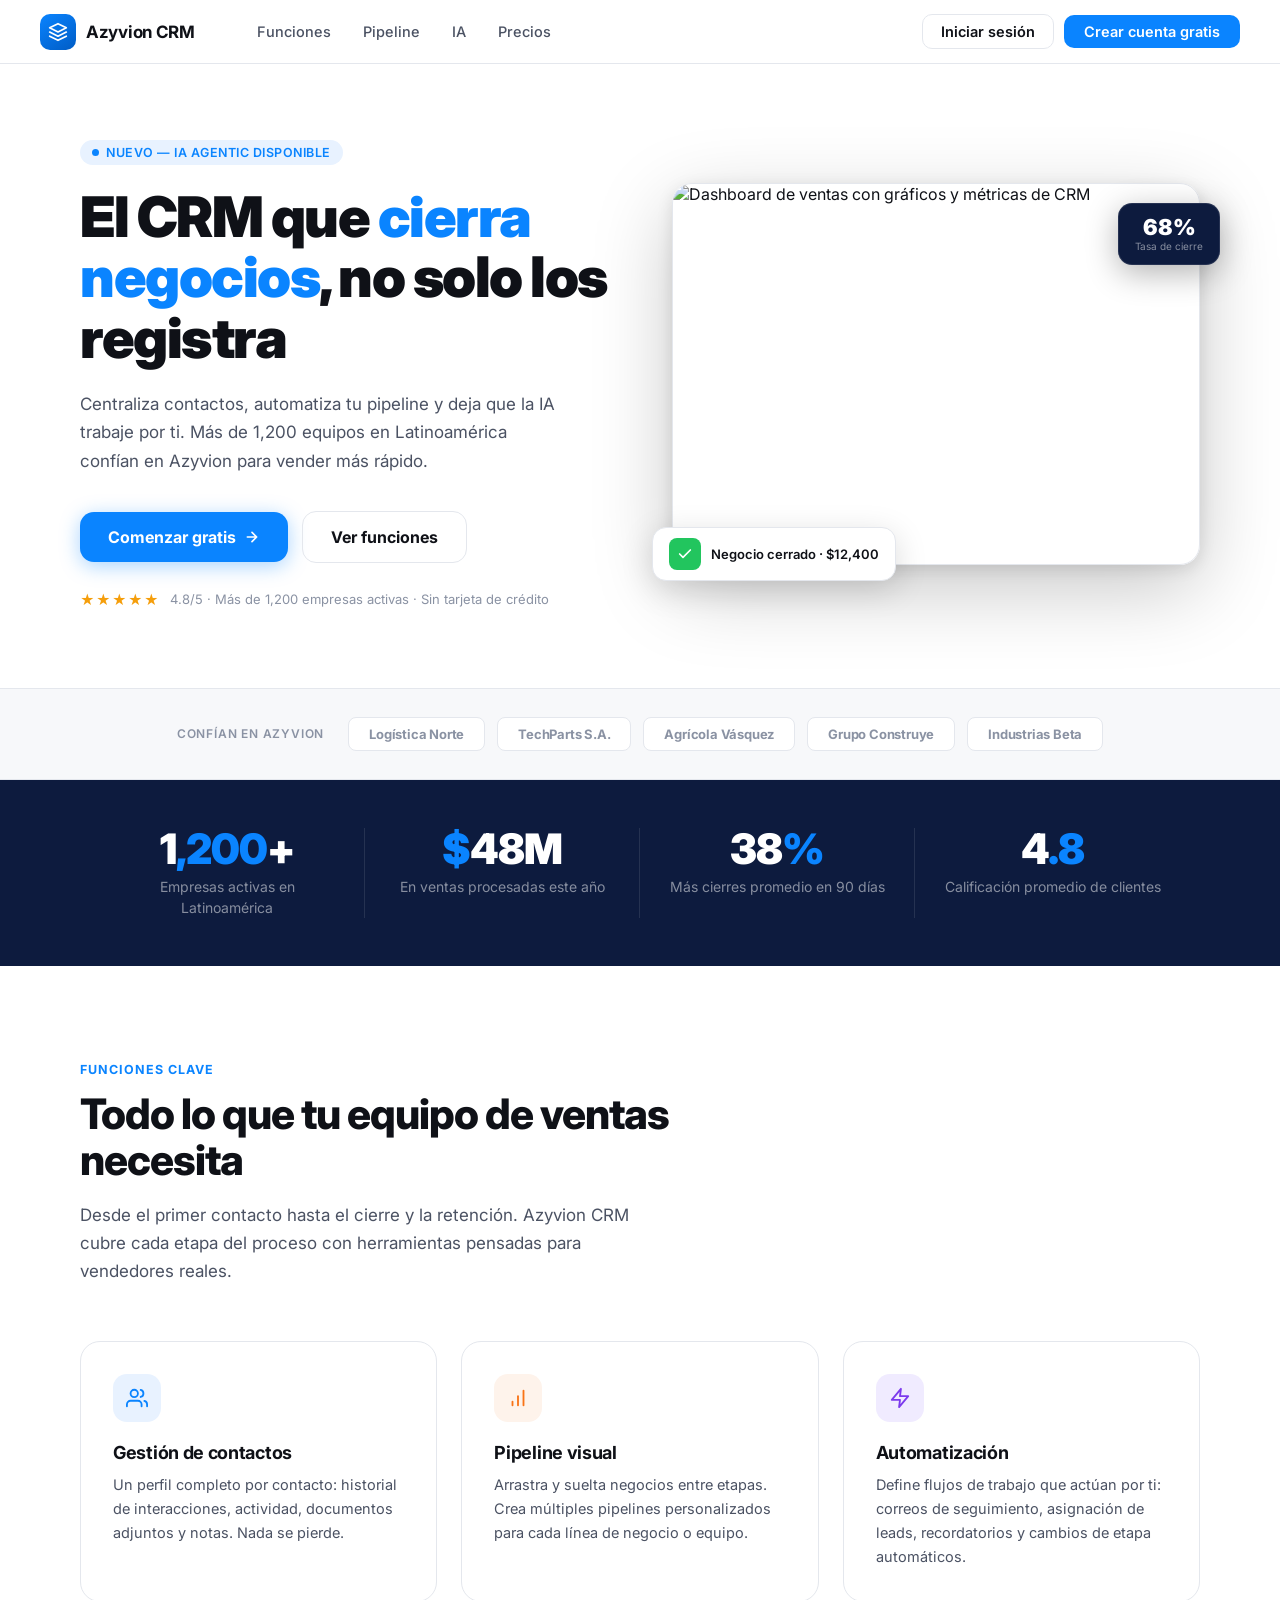
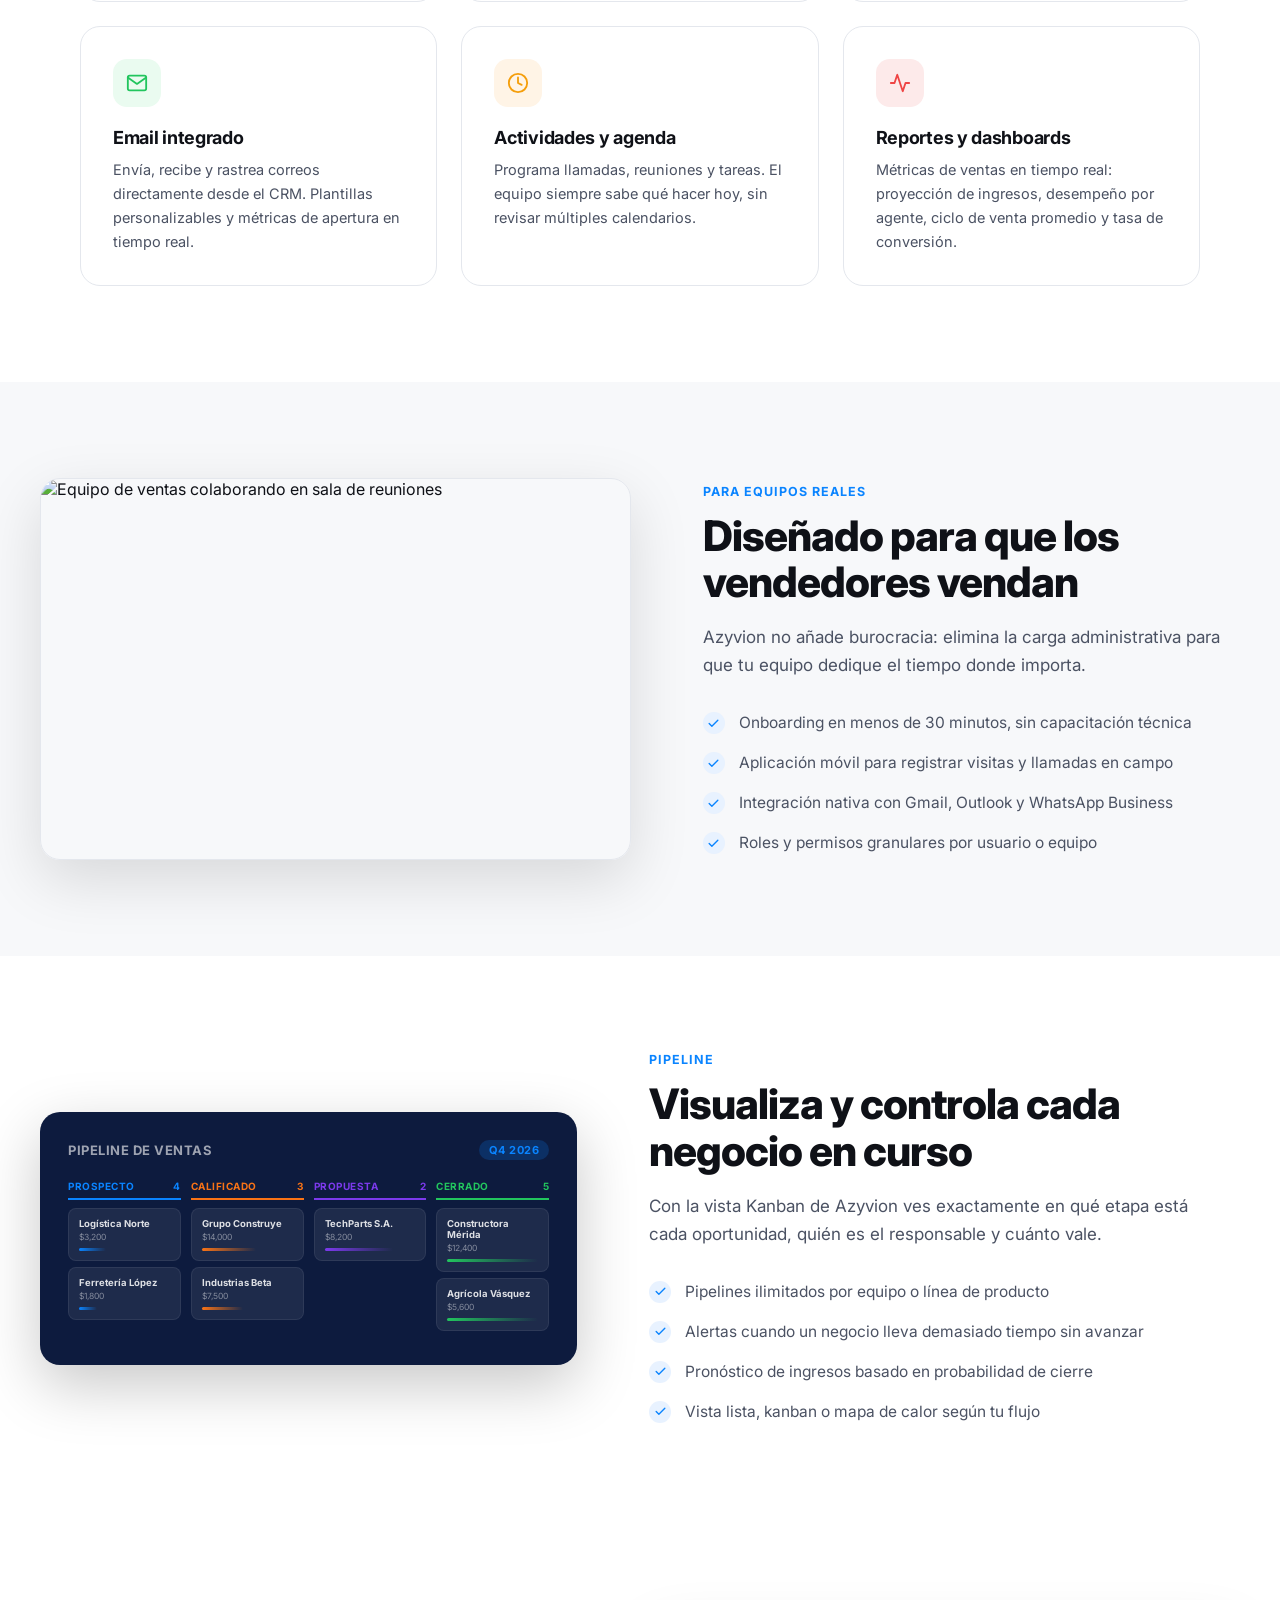
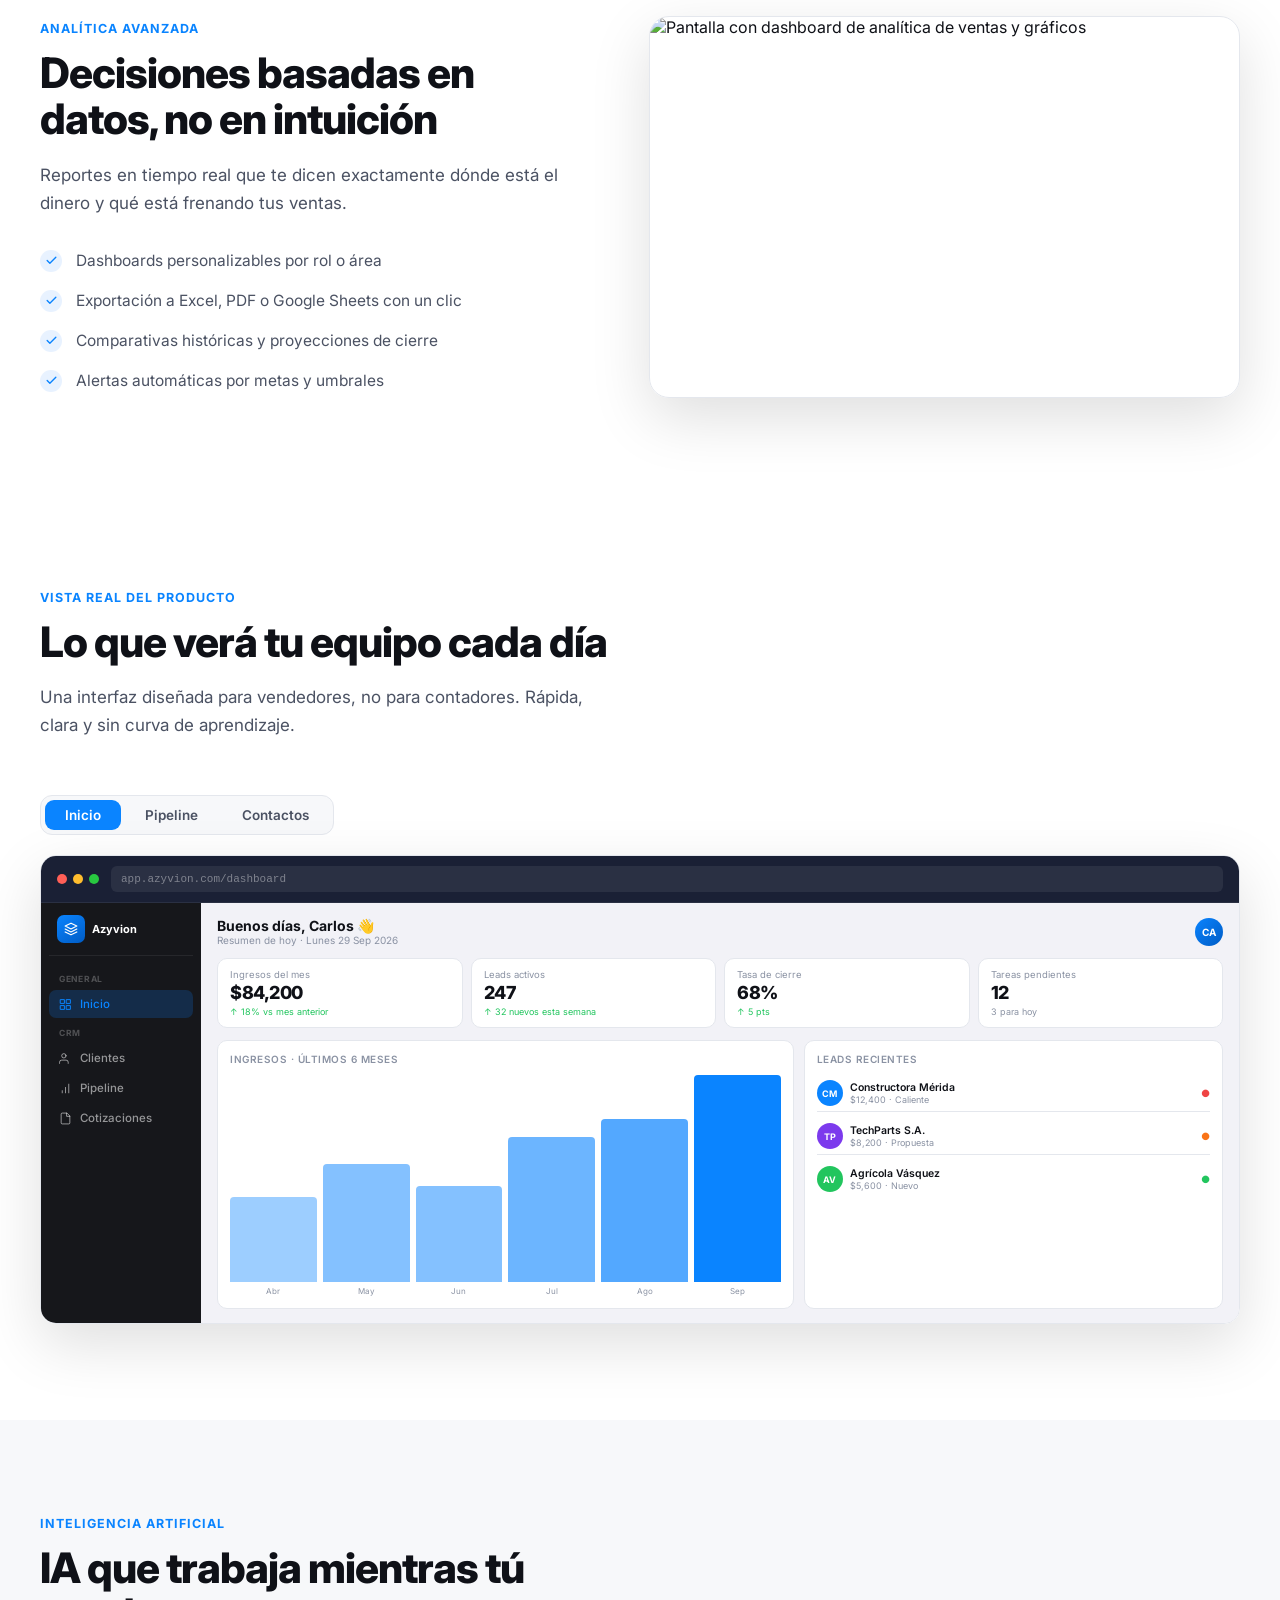
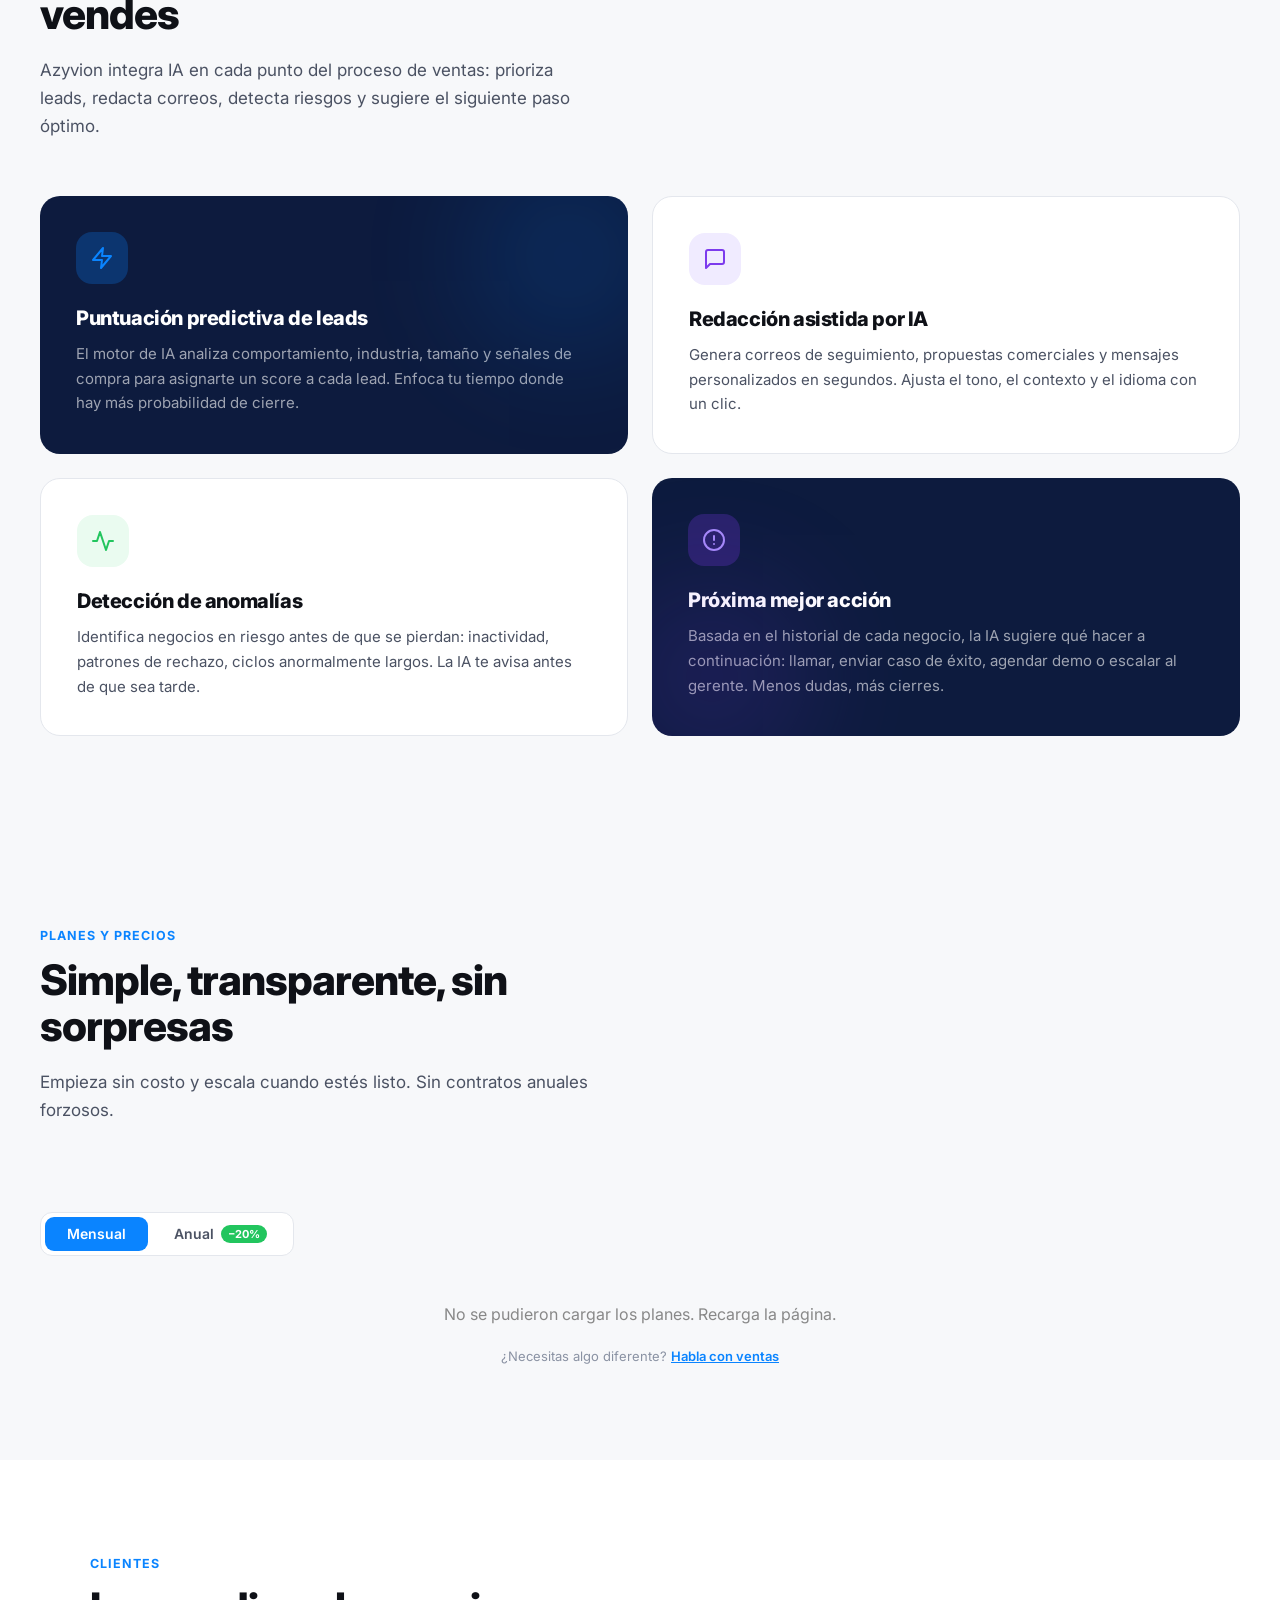
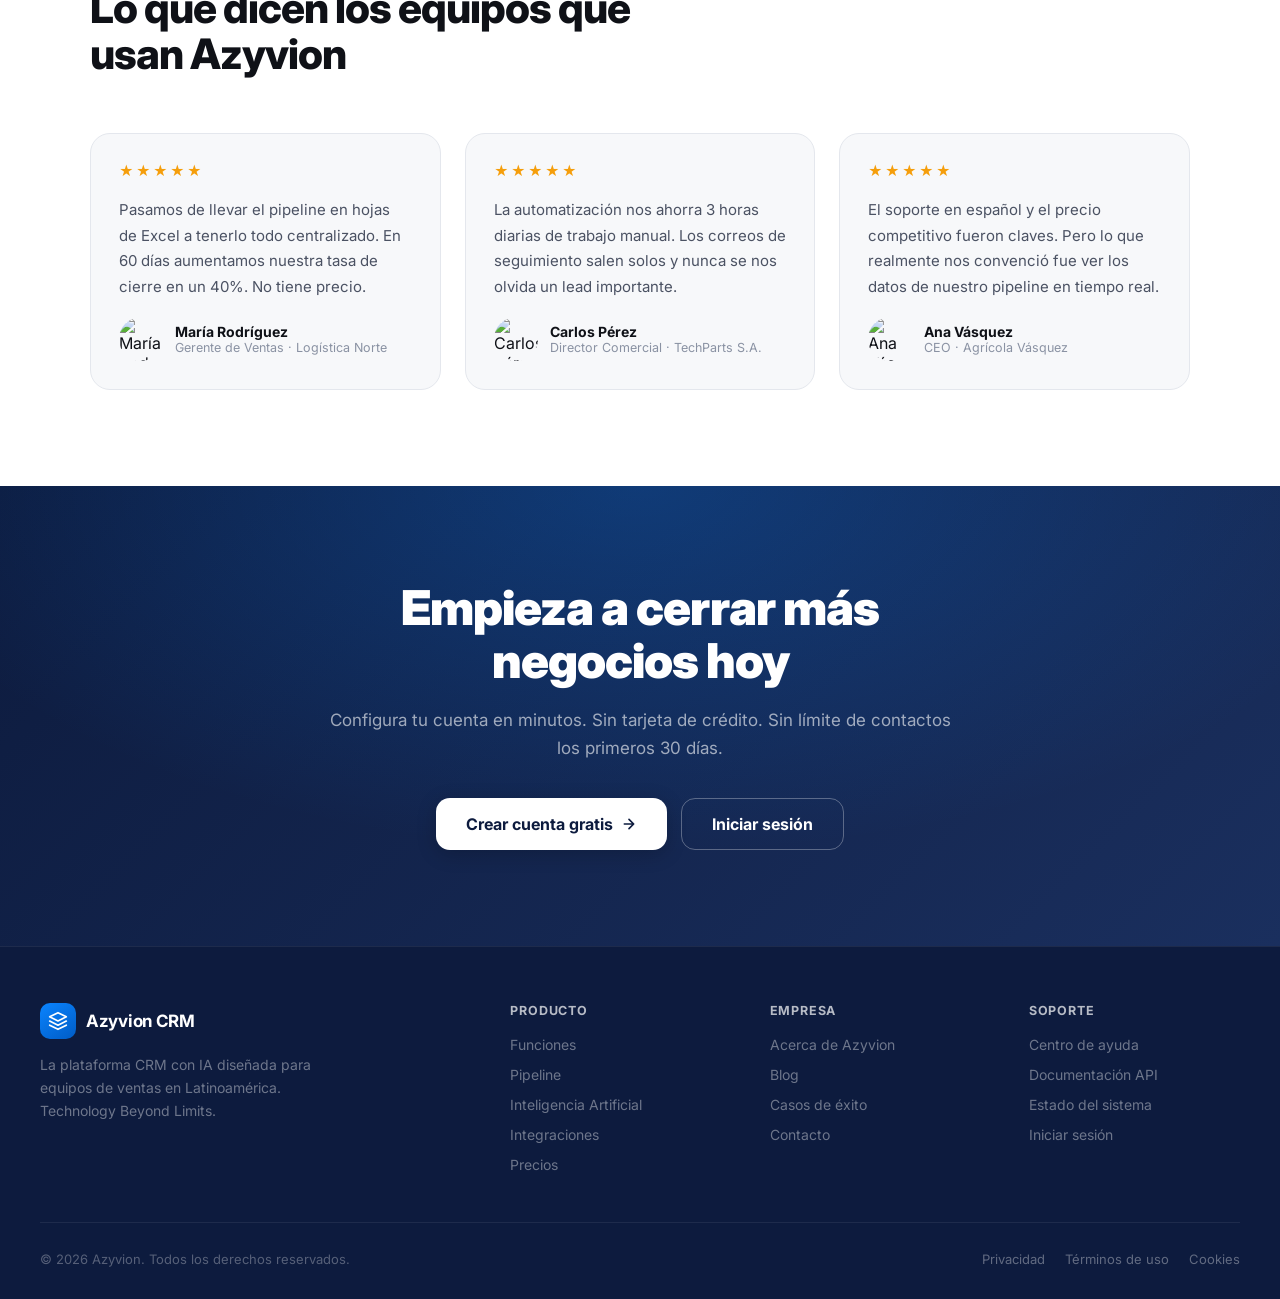
==== commit 0dfbb9f0: "Update index.html" ====
--- a/index.html
+++ b/index.html
@@ -28,7 +28,7 @@
       --purple:      #7c3aed;
     }
 
-    html { scroll-behavior: smooth; }
+    html { scroll-behavior: smooth; padding-top: env(safe-area-inset-top, 0px); padding-bottom: env(safe-area-inset-bottom, 0px); }
 
     body {
       font-family: 'Inter', -apple-system, sans-serif;
@@ -36,6 +36,8 @@
       background: var(--bg);
       -webkit-font-smoothing: antialiased;
     }
+
+    img { max-width: 100%; display: block; }
 
     /* ─── NAV ─────────────────────────────────────── */
     nav {
@@ -43,8 +45,9 @@
       top: 0; left: 0; right: 0;
       z-index: 200;
       height: 64px;
-      background: rgba(255,255,255,0.9);
+      background: rgba(255,255,255,0.95);
       backdrop-filter: blur(16px);
+      -webkit-backdrop-filter: blur(16px);
       border-bottom: 1px solid var(--border);
       display: flex;
       align-items: center;
@@ -91,6 +94,9 @@
     }
 
     .nav-links a:hover { color: var(--text); background: var(--bg-alt); }
+
+    /* Duplicate "Precios" fix: hide the second one */
+    .nav-links li:last-child { display: none; }
 
     .nav-cta {
       display: flex;
@@ -126,10 +132,107 @@
       cursor: pointer;
       text-decoration: none;
       transition: background .15s, transform .1s;
+      white-space: nowrap;
     }
 
     .btn-primary-sm:hover { background: var(--blue-dark); }
     .btn-primary-sm:active { transform: scale(0.98); }
+
+    /* ─── HAMBURGER ────────────────────────────────── */
+    .hamburger {
+      display: none;
+      flex-direction: column;
+      justify-content: center;
+      align-items: center;
+      gap: 5px;
+      width: 40px; height: 40px;
+      border: none;
+      background: transparent;
+      cursor: pointer;
+      border-radius: 8px;
+      margin-left: auto;
+      padding: 8px;
+      flex-shrink: 0;
+    }
+
+    .hamburger span {
+      display: block;
+      width: 22px; height: 2px;
+      background: var(--text);
+      border-radius: 2px;
+      transition: transform .25s, opacity .2s;
+      transform-origin: center;
+    }
+
+    .hamburger.open span:nth-child(1) { transform: translateY(7px) rotate(45deg); }
+    .hamburger.open span:nth-child(2) { opacity: 0; transform: scaleX(0); }
+    .hamburger.open span:nth-child(3) { transform: translateY(-7px) rotate(-45deg); }
+
+    /* Mobile drawer */
+    .mobile-menu {
+      display: none;
+      position: fixed;
+      top: 64px; left: 0; right: 0;
+      background: rgba(255,255,255,0.98);
+      backdrop-filter: blur(16px);
+      -webkit-backdrop-filter: blur(16px);
+      border-bottom: 1px solid var(--border);
+      z-index: 199;
+      padding: 16px 20px 24px;
+      flex-direction: column;
+      gap: 4px;
+      box-shadow: 0 8px 32px rgba(0,0,0,0.08);
+    }
+
+    .mobile-menu.open { display: flex; }
+
+    .mobile-menu a {
+      padding: 12px 16px;
+      border-radius: 10px;
+      font-size: 16px;
+      font-weight: 500;
+      color: var(--text-2);
+      text-decoration: none;
+      transition: background .15s, color .15s;
+    }
+
+    .mobile-menu a:hover { background: var(--bg-alt); color: var(--text); }
+
+    .mobile-menu-divider {
+      height: 1px;
+      background: var(--border);
+      margin: 8px 0;
+    }
+
+    .mobile-menu .mobile-cta {
+      display: flex;
+      flex-direction: column;
+      gap: 8px;
+      margin-top: 4px;
+    }
+
+    .mobile-menu .mobile-btn-ghost {
+      padding: 13px 20px;
+      border-radius: 12px;
+      font-size: 15px;
+      font-weight: 600;
+      color: var(--text);
+      border: 1.5px solid var(--border);
+      background: transparent;
+      text-decoration: none;
+      text-align: center;
+    }
+
+    .mobile-menu .mobile-btn-primary {
+      padding: 13px 20px;
+      border-radius: 12px;
+      font-size: 15px;
+      font-weight: 700;
+      color: #fff;
+      background: var(--blue);
+      text-decoration: none;
+      text-align: center;
+    }
 
     /* ─── HERO ────────────────────────────────────── */
     .hero {
@@ -237,6 +340,433 @@
 
     .trust-stars { color: #f59e0b; font-size: 14px; letter-spacing: 1px; }
 
+    /* ─── HERO VISUAL ─────────────────────────────── */
+    .hero-visual {
+      position: relative;
+    }
+
+    /* Hero image replacing dashboard mockup */
+    .hero-img-wrap {
+      border-radius: 20px;
+      overflow: hidden;
+      box-shadow: 0 24px 80px rgba(0,0,0,0.22), 0 4px 16px rgba(0,0,0,0.1);
+      border: 1px solid var(--border);
+      position: relative;
+    }
+
+    .hero-img-wrap img {
+      width: 100%;
+      height: 380px;
+      object-fit: cover;
+      object-position: center top;
+    }
+
+    /* Floating elements */
+    .hero-notif {
+      position: absolute;
+      bottom: -16px;
+      left: -20px;
+      background: #fff;
+      border-radius: 14px;
+      padding: 10px 16px;
+      box-shadow: 0 8px 32px rgba(0,0,0,0.15);
+      display: flex;
+      align-items: center;
+      gap: 10px;
+      font-size: 13px;
+      font-weight: 600;
+      color: var(--text);
+      border: 1px solid var(--border);
+      white-space: nowrap;
+    }
+
+    .notif-icon { width: 32px; height: 32px; border-radius: 8px; background: var(--green); display: flex; align-items: center; justify-content: center; }
+    .notif-icon svg { width: 16px; height: 16px; stroke: #fff; fill: none; stroke-width: 2.5; stroke-linecap: round; stroke-linejoin: round; }
+
+    .hero-badge {
+      position: absolute;
+      top: 20px;
+      right: -20px;
+      background: var(--navy);
+      border-radius: 14px;
+      padding: 12px 16px;
+      box-shadow: 0 8px 32px rgba(0,0,0,0.3);
+      border: 1px solid rgba(255,255,255,0.1);
+      text-align: center;
+    }
+
+    .badge-num { font-size: 22px; font-weight: 900; color: #fff; line-height: 1; }
+    .badge-label { font-size: 10px; color: rgba(255,255,255,0.5); margin-top: 2px; }
+
+    /* ─── LOGOS BAND ──────────────────────────────── */
+    .logos-band {
+      border-top: 1px solid var(--border);
+      border-bottom: 1px solid var(--border);
+      padding: 28px 40px;
+      background: var(--bg-alt);
+    }
+
+    .logos-inner {
+      max-width: 1100px;
+      margin: 0 auto;
+      display: flex;
+      align-items: center;
+      gap: 12px;
+      flex-wrap: wrap;
+      justify-content: center;
+    }
+
+    .logos-label {
+      font-size: 12px;
+      font-weight: 600;
+      color: var(--text-3);
+      text-transform: uppercase;
+      letter-spacing: 0.8px;
+      white-space: nowrap;
+      margin-right: 12px;
+    }
+
+    .logo-pill {
+      padding: 8px 20px;
+      border-radius: 8px;
+      background: var(--bg);
+      border: 1px solid var(--border);
+      font-size: 13px;
+      font-weight: 700;
+      color: var(--text-3);
+      letter-spacing: -0.2px;
+    }
+
+    /* ─── STATS BAND ──────────────────────────────── */
+    .stats-band {
+      background: var(--navy);
+      padding: 48px 40px;
+    }
+
+    .stats-inner {
+      max-width: 1100px;
+      margin: 0 auto;
+      display: grid;
+      grid-template-columns: repeat(4, 1fr);
+      gap: 0;
+    }
+
+    .stat-item {
+      text-align: center;
+      padding: 0 24px;
+      border-right: 1px solid rgba(255,255,255,0.1);
+    }
+
+    .stat-item:last-child { border-right: none; }
+
+    .stat-num {
+      font-size: 42px;
+      font-weight: 900;
+      color: #fff;
+      line-height: 1;
+      letter-spacing: -1px;
+    }
+
+    .stat-num span { color: var(--blue); }
+
+    .stat-desc {
+      font-size: 14px;
+      color: rgba(255,255,255,0.5);
+      margin-top: 6px;
+      line-height: 1.5;
+    }
+
+    /* ─── FEATURES ────────────────────────────────── */
+    .section {
+      padding: 96px 40px;
+      max-width: 1200px;
+      margin: 0 auto;
+    }
+
+    .section-tag {
+      font-size: 12.5px;
+      font-weight: 700;
+      color: var(--blue);
+      text-transform: uppercase;
+      letter-spacing: 1px;
+      margin-bottom: 14px;
+    }
+
+    .section-title {
+      font-size: clamp(28px, 3.5vw, 42px);
+      font-weight: 800;
+      letter-spacing: -1px;
+      line-height: 1.1;
+      color: var(--text);
+      max-width: 600px;
+      margin-bottom: 18px;
+    }
+
+    .section-desc {
+      font-size: 17px;
+      color: var(--text-2);
+      max-width: 560px;
+      line-height: 1.65;
+      margin-bottom: 56px;
+    }
+
+    .features-grid {
+      display: grid;
+      grid-template-columns: repeat(3, 1fr);
+      gap: 24px;
+    }
+
+    .feature-card {
+      background: var(--bg);
+      border: 1.5px solid var(--border);
+      border-radius: 20px;
+      padding: 32px;
+      transition: border-color .2s, box-shadow .2s;
+    }
+
+    .feature-card:hover {
+      border-color: var(--blue);
+      box-shadow: 0 8px 32px rgba(10,132,255,0.1);
+    }
+
+    .feature-icon {
+      width: 48px; height: 48px;
+      border-radius: 14px;
+      display: flex; align-items: center; justify-content: center;
+      margin-bottom: 20px;
+    }
+
+    .feature-icon svg { width: 22px; height: 22px; fill: none; stroke-width: 2; stroke-linecap: round; stroke-linejoin: round; }
+
+    .feature-title {
+      font-size: 18px;
+      font-weight: 700;
+      color: var(--text);
+      margin-bottom: 10px;
+      letter-spacing: -0.3px;
+    }
+
+    .feature-desc {
+      font-size: 14.5px;
+      color: var(--text-2);
+      line-height: 1.65;
+    }
+
+    /* ─── IMAGE SECTION ───────────────────────────── */
+    .img-split-section {
+      background: var(--bg-alt);
+      padding: 96px 40px;
+    }
+
+    .img-split-inner {
+      max-width: 1200px;
+      margin: 0 auto;
+      display: grid;
+      grid-template-columns: 1.1fr 1fr;
+      gap: 72px;
+      align-items: center;
+    }
+
+    .img-split-inner.reverse {
+      grid-template-columns: 1fr 1.1fr;
+    }
+
+    .img-split-visual {
+      border-radius: 20px;
+      overflow: hidden;
+      box-shadow: 0 20px 60px rgba(0,0,0,0.13);
+      border: 1.5px solid var(--border);
+    }
+
+    .img-split-visual img {
+      width: 100%;
+      height: 380px;
+      object-fit: cover;
+    }
+
+    .check-list {
+      list-style: none;
+      display: flex;
+      flex-direction: column;
+      gap: 16px;
+    }
+
+    .check-list li {
+      display: flex;
+      gap: 14px;
+      align-items: flex-start;
+      font-size: 15.5px;
+      color: var(--text-2);
+      line-height: 1.55;
+    }
+
+    .check-list li::before {
+      content: '';
+      flex-shrink: 0;
+      width: 22px; height: 22px;
+      margin-top: 1px;
+      border-radius: 50%;
+      background: var(--blue-soft);
+      background-image: url("data:image/svg+xml,%3Csvg xmlns='http://www.w3.org/2000/svg' viewBox='0 0 24 24' fill='none' stroke='%230A84FF' stroke-width='2.5' stroke-linecap='round' stroke-linejoin='round'%3E%3Cpolyline points='20 6 9 17 4 12'/%3E%3C/svg%3E");
+      background-size: 13px;
+      background-position: center;
+      background-repeat: no-repeat;
+    }
+
+    /* ─── PIPELINE SECTION ────────────────────────── */
+    .pipeline-section {
+      background: var(--bg);
+      padding: 96px 40px;
+    }
+
+    .pipeline-inner {
+      max-width: 1200px;
+      margin: 0 auto;
+      display: grid;
+      grid-template-columns: 1fr 1.1fr;
+      gap: 72px;
+      align-items: center;
+    }
+
+    .pipeline-visual {
+      background: var(--navy);
+      border-radius: 20px;
+      padding: 28px;
+      box-shadow: 0 20px 60px rgba(0,0,0,0.22);
+    }
+
+    .pv-title {
+      font-size: 13px;
+      font-weight: 700;
+      color: rgba(255,255,255,0.6);
+      text-transform: uppercase;
+      letter-spacing: 0.5px;
+      margin-bottom: 20px;
+      display: flex;
+      align-items: center;
+      justify-content: space-between;
+    }
+
+    .pv-title span {
+      background: rgba(10,132,255,0.2);
+      color: var(--blue);
+      font-size: 11px;
+      padding: 3px 10px;
+      border-radius: 20px;
+    }
+
+    .kanban-cols {
+      display: grid;
+      grid-template-columns: repeat(4, 1fr);
+      gap: 10px;
+    }
+
+    .kanban-col-head {
+      font-size: 10px;
+      font-weight: 700;
+      color: rgba(255,255,255,0.4);
+      text-transform: uppercase;
+      letter-spacing: 0.5px;
+      margin-bottom: 8px;
+      padding-bottom: 6px;
+      border-bottom: 2px solid;
+      display: flex;
+      align-items: center;
+      justify-content: space-between;
+    }
+
+    .kcol-1 .kanban-col-head { border-color: var(--blue); color: var(--blue); }
+    .kcol-2 .kanban-col-head { border-color: var(--orange); color: var(--orange); }
+    .kcol-3 .kanban-col-head { border-color: var(--purple); color: var(--purple); }
+    .kcol-4 .kanban-col-head { border-color: var(--green); color: var(--green); }
+
+    .kanban-card {
+      background: rgba(255,255,255,0.07);
+      border-radius: 8px;
+      padding: 9px 10px;
+      margin-bottom: 6px;
+      border: 1px solid rgba(255,255,255,0.07);
+    }
+
+    .kc-company { font-size: 9.5px; font-weight: 700; color: rgba(255,255,255,0.85); margin-bottom: 3px; }
+    .kc-value { font-size: 8.5px; color: rgba(255,255,255,0.45); }
+    .kc-bar { height: 3px; border-radius: 2px; margin-top: 6px; background: linear-gradient(90deg, var(--blue), transparent); }
+
+    .kcol-2 .kc-bar { background: linear-gradient(90deg, var(--orange), transparent); }
+    .kcol-3 .kc-bar { background: linear-gradient(90deg, var(--purple), transparent); }
+    .kcol-4 .kc-bar { background: linear-gradient(90deg, var(--green), transparent); }
+
+    /* ─── AI SECTION ──────────────────────────────── */
+    .ai-section {
+      padding: 96px 40px;
+      background: var(--bg-alt);
+    }
+
+    .ai-inner {
+      max-width: 1200px;
+      margin: 0 auto;
+    }
+
+    .ai-cards {
+      display: grid;
+      grid-template-columns: repeat(2, 1fr);
+      gap: 24px;
+      margin-top: 56px;
+    }
+
+    .ai-card {
+      border-radius: 20px;
+      padding: 36px;
+      position: relative;
+      overflow: hidden;
+    }
+
+    .ai-card.dark {
+      background: var(--navy);
+      color: #fff;
+    }
+
+    .ai-card.light {
+      background: var(--bg);
+      border: 1.5px solid var(--border);
+    }
+
+    .ai-card-icon {
+      width: 52px; height: 52px;
+      border-radius: 16px;
+      display: flex; align-items: center; justify-content: center;
+      margin-bottom: 22px;
+    }
+
+    .ai-card-icon svg { width: 24px; height: 24px; fill: none; stroke-width: 2; stroke-linecap: round; stroke-linejoin: round; }
+
+    .ai-card-title {
+      font-size: 20px;
+      font-weight: 800;
+      letter-spacing: -0.4px;
+      margin-bottom: 12px;
+      line-height: 1.2;
+    }
+
+    .ai-card.dark .ai-card-title { color: #fff; }
+    .ai-card.light .ai-card-title { color: var(--text); }
+
+    .ai-card-desc {
+      font-size: 15px;
+      line-height: 1.65;
+    }
+
+    .ai-card.dark .ai-card-desc { color: rgba(255,255,255,0.6); }
+    .ai-card.light .ai-card-desc { color: var(--text-2); }
+
+    .ai-glow {
+      position: absolute;
+      width: 200px; height: 200px;
+      border-radius: 50%;
+      filter: blur(60px);
+      opacity: 0.15;
+      pointer-events: none;
+    }
 
     /* ─── PRODUCT PREVIEW ────────────────────────── */
     .product-preview-section {
@@ -256,6 +786,7 @@
       border-radius: 12px;
       padding: 4px;
       width: fit-content;
+      overflow-x: auto;
     }
     .preview-tab {
       padding: 7px 20px;
@@ -268,6 +799,7 @@
       color: var(--text-2);
       cursor: pointer;
       transition: all .18s;
+      white-space: nowrap;
     }
     .preview-tab.active { background: var(--blue); color: #fff; }
     .preview-frame-wrap {
@@ -287,7 +819,6 @@
     .preview-screen { display: none; }
     .preview-screen.active { display: block; }
 
-    /* Preview screen tokens */
     .preview-screen {
       --pbg: #F2F2F7;
       --pbg-card: #fff;
@@ -391,14 +922,12 @@
     }
     .pscreen-card-title { font-size: 10px; font-weight: 600; color: var(--ptext-m); text-transform: uppercase; letter-spacing: 0.5px; margin-bottom: 10px; }
 
-    /* Chart */
     .pscreen-chart { flex: 1; display: flex; align-items: flex-end; }
     .pchart-bars { display: flex; gap: 6px; align-items: flex-end; height: 100%; width: 100%; }
     .pchart-bar { display: flex; flex-direction: column; align-items: center; justify-content: flex-end; gap: 4px; flex: 1; }
     .pchart-bar-inner { width: 100%; border-radius: 4px 4px 0 0; flex: 1; }
     .pchart-bar span { font-size: 8px; color: var(--ptext-m); white-space: nowrap; }
 
-    /* Lead list */
     .pscreen-lead-list { display: flex; flex-direction: column; gap: 6px; }
     .pscreen-lead-row { display: flex; align-items: center; gap: 7px; padding: 5px 0; border-bottom: 1px solid var(--pborder); }
     .pscreen-lead-row:last-child { border-bottom: none; }
@@ -411,7 +940,6 @@
     .pscreen-lead-badge.warm { color: #f97316; }
     .pscreen-lead-badge.new { color: #22c55e; }
 
-    /* Pipeline board */
     .pkboard-col { display: flex; flex-direction: column; gap: 6px; }
     .pkboard-head { font-size: 9px; font-weight: 700; text-transform: uppercase; letter-spacing: 0.5px; padding-bottom: 6px; border-bottom: 2px solid; display: flex; align-items: center; justify-content: space-between; }
     .pkboard-head span { background: rgba(255,255,255,0.15); border-radius: 10px; padding: 1px 6px; }
@@ -420,12 +948,28 @@
     .pkbc-val { font-size: 8.5px; color: rgba(255,255,255,0.45); margin-top: 2px; }
     .pkbc-bar { height: 2px; border-radius: 2px; margin-top: 5px; }
 
-    /* Contacts table */
     .pscreen-table-head { display: grid; grid-template-columns: 1.5fr 1.2fr 0.8fr 0.7fr 0.7fr; gap: 8px; padding: 0 8px 8px; border-bottom: 1px solid var(--pborder); font-size: 9px; font-weight: 700; color: var(--ptext-m); text-transform: uppercase; letter-spacing: 0.5px; }
     .pscreen-table-row { display: grid; grid-template-columns: 1.5fr 1.2fr 0.8fr 0.7fr 0.7fr; gap: 8px; padding: 8px; border-bottom: 1px solid var(--pborder); font-size: 10.5px; color: var(--ptext); align-items: center; }
     .pscreen-table-row:hover { background: var(--bg-alt); }
 
-    @media(max-width:900px){ .product-preview-section { padding: 64px 24px; } .pscreen-layout { grid-template-columns: 1fr; } .pscreen-sidebar { display: none; } .pscreen-kpi-row { grid-template-columns: repeat(2,1fr); } }
+    .dot-row { display: flex; gap: 6px; }
+    .dot-row span { width: 10px; height: 10px; border-radius: 50%; display: block; }
+    .dot-row span:nth-child(1) { background: #ff5f57; }
+    .dot-row span:nth-child(2) { background: #ffbd2e; }
+    .dot-row span:nth-child(3) { background: #28c840; }
+
+    .dash-url {
+      flex: 1;
+      background: rgba(255,255,255,0.07);
+      border-radius: 6px;
+      height: 26px;
+      display: flex;
+      align-items: center;
+      padding: 0 10px;
+      font-size: 11px;
+      color: rgba(255,255,255,0.4);
+      font-family: monospace;
+    }
 
     /* ─── PRICING ─────────────────────────────────── */
     .pricing-section {
@@ -460,10 +1004,7 @@
       align-items: center;
       gap: 7px;
     }
-    .billing-btn.active {
-      background: var(--blue);
-      color: #fff;
-    }
+    .billing-btn.active { background: var(--blue); color: #fff; }
     .save-badge {
       background: var(--green);
       color: #fff;
@@ -472,17 +1013,13 @@
       padding: 2px 7px;
       border-radius: 20px;
     }
-    .billing-btn.active .save-badge {
-      background: rgba(255,255,255,0.25);
-    }
+    .billing-btn.active .save-badge { background: rgba(255,255,255,0.25); }
     .pricing-grid {
       display: grid;
       grid-template-columns: repeat(4, 1fr);
       gap: 20px;
       align-items: start;
     }
-    @media(max-width:1024px){.pricing-grid{grid-template-columns:repeat(2,1fr);}}
-    @media(max-width:600px){.pricing-grid{grid-template-columns:1fr;}}
 
     .price-skeleton {
       background: linear-gradient(90deg, var(--border) 25%, var(--bg-alt) 50%, var(--border) 75%);
@@ -500,10 +1037,7 @@
       position: relative;
       transition: box-shadow .2s, transform .2s;
     }
-    .price-card:hover {
-      box-shadow: 0 8px 36px rgba(0,0,0,0.09);
-      transform: translateY(-3px);
-    }
+    .price-card:hover { box-shadow: 0 8px 36px rgba(0,0,0,0.09); transform: translateY(-3px); }
     .price-card.featured {
       border-color: var(--blue);
       box-shadow: 0 0 0 4px rgba(10,132,255,0.09), 0 12px 40px rgba(10,132,255,0.16);
@@ -521,20 +1055,8 @@
       border-radius: 20px;
       white-space: nowrap;
     }
-    .price-plan {
-      font-size: 15px;
-      font-weight: 700;
-      color: var(--text-2);
-      margin-bottom: 12px;
-      text-transform: uppercase;
-      letter-spacing: 0.5px;
-    }
-    .price-amount {
-      display: flex;
-      align-items: baseline;
-      gap: 3px;
-      margin-bottom: 14px;
-    }
+    .price-plan { font-size: 15px; font-weight: 700; color: var(--text-2); margin-bottom: 12px; text-transform: uppercase; letter-spacing: 0.5px; }
+    .price-amount { display: flex; align-items: baseline; gap: 3px; margin-bottom: 14px; }
     .price-currency { font-size: 22px; font-weight: 700; color: var(--text); margin-top: 8px; }
     .price-num { font-size: 52px; font-weight: 900; color: var(--text); line-height: 1; letter-spacing: -2px; }
     .price-cycle { font-size: 14px; color: var(--text-3); font-weight: 500; }
@@ -553,17 +1075,9 @@
       margin-bottom: 24px;
       border: 1.5px solid transparent;
     }
-    .price-btn.outline {
-      border-color: var(--border);
-      color: var(--text);
-      background: transparent;
-    }
+    .price-btn.outline { border-color: var(--border); color: var(--text); background: transparent; }
     .price-btn.outline:hover { border-color: var(--blue); color: var(--blue); }
-    .price-btn.primary {
-      background: var(--blue);
-      color: #fff;
-      border-color: var(--blue);
-    }
+    .price-btn.primary { background: var(--blue); color: #fff; border-color: var(--blue); }
     .price-btn.primary:hover { background: var(--blue-dark); }
     .price-features {
       list-style: none;
@@ -572,526 +1086,16 @@
       gap: 9px;
       margin-bottom: 18px;
     }
-    .price-features li {
-      display: flex;
-      align-items: center;
-      gap: 9px;
-      font-size: 13.5px;
-      color: var(--text);
-    }
+    .price-features li { display: flex; align-items: center; gap: 9px; font-size: 13.5px; color: var(--text); }
     .price-features li.feature-off { color: var(--text-3); }
-    .price-features li svg {
-      width: 16px; height: 16px;
-      fill: none;
-      stroke-width: 2.5;
-      stroke-linecap: round;
-      stroke-linejoin: round;
-      flex-shrink: 0;
-    }
+    .price-features li svg { width: 16px; height: 16px; fill: none; stroke-width: 2.5; stroke-linecap: round; stroke-linejoin: round; flex-shrink: 0; }
     .price-features li:not(.feature-off) svg { stroke: var(--green); }
     .price-features li.feature-off svg { stroke: var(--text-3); }
-    .price-note {
-      font-size: 11.5px;
-      color: var(--text-3);
-      text-align: center;
-      padding-top: 14px;
-      border-top: 1px solid var(--border);
-    }
-
-    /* ─── HERO VISUAL (dashboard mockup) ─────────── */
-    .hero-visual {
-      position: relative;
-    }
-
-    .dashboard-frame {
-      background: var(--navy);
-      border-radius: 20px;
-      overflow: hidden;
-      box-shadow: 0 24px 80px rgba(0,0,0,0.28), 0 4px 16px rgba(0,0,0,0.14);
-      border: 1px solid rgba(255,255,255,0.08);
-    }
-
-    .dash-topbar {
-      background: var(--navy-mid);
-      padding: 12px 20px;
-      display: flex;
-      align-items: center;
-      gap: 10px;
-      border-bottom: 1px solid rgba(255,255,255,0.07);
-    }
-
-    .dot-row { display: flex; gap: 6px; }
-    .dot-row span { width: 10px; height: 10px; border-radius: 50%; display: block; }
-    .dot-row span:nth-child(1) { background: #ff5f57; }
-    .dot-row span:nth-child(2) { background: #ffbd2e; }
-    .dot-row span:nth-child(3) { background: #28c840; }
-
-    .dash-url {
-      flex: 1;
-      background: rgba(255,255,255,0.07);
-      border-radius: 6px;
-      height: 26px;
-      display: flex;
-      align-items: center;
-      padding: 0 10px;
-      font-size: 11px;
-      color: rgba(255,255,255,0.4);
-      font-family: monospace;
-    }
-
-    .dash-body {
-      display: grid;
-      grid-template-columns: 56px 1fr;
-      height: 340px;
-    }
-
-    .dash-sidebar {
-      background: rgba(255,255,255,0.04);
-      border-right: 1px solid rgba(255,255,255,0.06);
-      padding: 14px 8px;
-      display: flex;
-      flex-direction: column;
-      gap: 8px;
-    }
-
-    .sb-icon {
-      width: 36px; height: 36px;
-      border-radius: 9px;
-      display: flex; align-items: center; justify-content: center;
-      cursor: pointer;
-    }
-
-    .sb-icon.active { background: var(--blue); }
-    .sb-icon svg { width: 16px; height: 16px; stroke: rgba(255,255,255,0.5); fill: none; stroke-width: 1.8; stroke-linecap: round; stroke-linejoin: round; }
-    .sb-icon.active svg { stroke: #fff; }
-
-    .dash-content {
-      padding: 18px;
-      display: flex;
-      flex-direction: column;
-      gap: 14px;
-      overflow: hidden;
-    }
-
-    .dash-stats-row {
-      display: grid;
-      grid-template-columns: repeat(3, 1fr);
-      gap: 10px;
-    }
-
-    .dash-stat {
-      background: rgba(255,255,255,0.06);
-      border-radius: 10px;
-      padding: 12px;
-      border: 1px solid rgba(255,255,255,0.07);
-    }
-
-    .dash-stat-label { font-size: 9.5px; color: rgba(255,255,255,0.4); margin-bottom: 5px; text-transform: uppercase; letter-spacing: 0.5px; }
-    .dash-stat-val { font-size: 18px; font-weight: 800; color: #fff; line-height: 1; }
-    .dash-stat-delta { font-size: 9px; color: var(--green); margin-top: 3px; }
-
-    .dash-pipeline {
-      background: rgba(255,255,255,0.04);
-      border-radius: 10px;
-      padding: 12px;
-      border: 1px solid rgba(255,255,255,0.07);
-      flex: 1;
-    }
-
-    .dash-pipeline-title { font-size: 10px; color: rgba(255,255,255,0.5); margin-bottom: 10px; font-weight: 600; text-transform: uppercase; letter-spacing: 0.5px; }
-
-    .pipeline-stages {
-      display: flex;
-      gap: 6px;
-      height: 80px;
-      align-items: flex-end;
-    }
-
-    .p-stage { flex: 1; border-radius: 6px 6px 0 0; position: relative; }
-    .p-stage-label { position: absolute; bottom: -16px; left: 0; right: 0; text-align: center; font-size: 7.5px; color: rgba(255,255,255,0.35); white-space: nowrap; overflow: hidden; }
-
-    .dash-leads {
-      background: rgba(255,255,255,0.04);
-      border-radius: 10px;
-      padding: 12px;
-      border: 1px solid rgba(255,255,255,0.07);
-    }
-
-    .dash-leads-title { font-size: 10px; color: rgba(255,255,255,0.5); margin-bottom: 8px; font-weight: 600; text-transform: uppercase; letter-spacing: 0.5px; }
-
-    .lead-row {
-      display: flex;
-      align-items: center;
-      gap: 8px;
-      padding: 5px 0;
-      border-bottom: 1px solid rgba(255,255,255,0.04);
-    }
-
-    .lead-row:last-child { border-bottom: none; }
-
-    .lead-avatar {
-      width: 22px; height: 22px;
-      border-radius: 50%;
-      display: flex; align-items: center; justify-content: center;
-      font-size: 9px; font-weight: 700; color: #fff;
-      flex-shrink: 0;
-    }
-
-    .lead-name { font-size: 10px; color: rgba(255,255,255,0.8); font-weight: 500; flex: 1; }
-    .lead-val { font-size: 10px; color: var(--blue); font-weight: 600; }
-
-    .lead-status {
-      font-size: 8.5px;
-      padding: 2px 6px;
-      border-radius: 20px;
-      font-weight: 600;
-    }
-
-    .lead-status.hot { background: rgba(239,68,68,0.2); color: #f87171; }
-    .lead-status.warm { background: rgba(249,115,22,0.2); color: #fb923c; }
-    .lead-status.new { background: rgba(34,197,94,0.2); color: #4ade80; }
-
-    /* floating notification pill */
-    .hero-notif {
-      position: absolute;
-      bottom: -16px;
-      left: -20px;
-      background: #fff;
-      border-radius: 14px;
-      padding: 10px 16px;
-      box-shadow: 0 8px 32px rgba(0,0,0,0.15);
-      display: flex;
-      align-items: center;
-      gap: 10px;
-      font-size: 13px;
-      font-weight: 600;
-      color: var(--text);
-      border: 1px solid var(--border);
-      white-space: nowrap;
-    }
-
-    .notif-icon { width: 32px; height: 32px; border-radius: 8px; background: var(--green); display: flex; align-items: center; justify-content: center; }
-    .notif-icon svg { width: 16px; height: 16px; stroke: #fff; fill: none; stroke-width: 2.5; stroke-linecap: round; stroke-linejoin: round; }
-
-    .hero-badge {
-      position: absolute;
-      top: 20px;
-      right: -20px;
-      background: var(--navy);
-      border-radius: 14px;
-      padding: 12px 16px;
-      box-shadow: 0 8px 32px rgba(0,0,0,0.3);
-      border: 1px solid rgba(255,255,255,0.1);
-      text-align: center;
-    }
-
-    .badge-num { font-size: 22px; font-weight: 900; color: #fff; line-height: 1; }
-    .badge-label { font-size: 10px; color: rgba(255,255,255,0.5); margin-top: 2px; }
-
-    /* ─── STATS BAND ──────────────────────────────── */
-    .stats-band {
-      background: var(--navy);
-      padding: 48px 40px;
-    }
-
-    .stats-inner {
-      max-width: 1100px;
-      margin: 0 auto;
-      display: grid;
-      grid-template-columns: repeat(4, 1fr);
-      gap: 0;
-    }
-
-    .stat-item {
-      text-align: center;
-      padding: 0 24px;
-      border-right: 1px solid rgba(255,255,255,0.1);
-    }
-
-    .stat-item:last-child { border-right: none; }
-
-    .stat-num {
-      font-size: 42px;
-      font-weight: 900;
-      color: #fff;
-      line-height: 1;
-      letter-spacing: -1px;
-    }
-
-    .stat-num span { color: var(--blue); }
-
-    .stat-desc {
-      font-size: 14px;
-      color: rgba(255,255,255,0.5);
-      margin-top: 6px;
-      line-height: 1.5;
-    }
-
-    /* ─── FEATURES ────────────────────────────────── */
-    .section {
-      padding: 96px 40px;
-      max-width: 1200px;
-      margin: 0 auto;
-    }
-
-    .section-tag {
-      font-size: 12.5px;
-      font-weight: 700;
-      color: var(--blue);
-      text-transform: uppercase;
-      letter-spacing: 1px;
-      margin-bottom: 14px;
-    }
-
-    .section-title {
-      font-size: clamp(28px, 3.5vw, 42px);
-      font-weight: 800;
-      letter-spacing: -1px;
-      line-height: 1.1;
-      color: var(--text);
-      max-width: 600px;
-      margin-bottom: 18px;
-    }
-
-    .section-desc {
-      font-size: 17px;
-      color: var(--text-2);
-      max-width: 560px;
-      line-height: 1.65;
-      margin-bottom: 56px;
-    }
-
-    .features-grid {
-      display: grid;
-      grid-template-columns: repeat(3, 1fr);
-      gap: 24px;
-    }
-
-    .feature-card {
-      background: var(--bg);
-      border: 1.5px solid var(--border);
-      border-radius: 20px;
-      padding: 32px;
-      transition: border-color .2s, box-shadow .2s;
-    }
-
-    .feature-card:hover {
-      border-color: var(--blue);
-      box-shadow: 0 8px 32px rgba(10,132,255,0.1);
-    }
-
-    .feature-icon {
-      width: 48px; height: 48px;
-      border-radius: 14px;
-      display: flex; align-items: center; justify-content: center;
-      margin-bottom: 20px;
-    }
-
-    .feature-icon svg { width: 22px; height: 22px; fill: none; stroke-width: 2; stroke-linecap: round; stroke-linejoin: round; }
-
-    .feature-title {
-      font-size: 18px;
-      font-weight: 700;
-      color: var(--text);
-      margin-bottom: 10px;
-      letter-spacing: -0.3px;
-    }
-
-    .feature-desc {
-      font-size: 14.5px;
-      color: var(--text-2);
-      line-height: 1.65;
-    }
-
-    /* ─── PIPELINE SECTION ────────────────────────── */
-    .pipeline-section {
-      background: var(--bg-alt);
-      padding: 96px 40px;
-    }
-
-    .pipeline-inner {
-      max-width: 1200px;
-      margin: 0 auto;
-      display: grid;
-      grid-template-columns: 1fr 1.1fr;
-      gap: 72px;
-      align-items: center;
-    }
-
-    .pipeline-visual {
-      background: var(--navy);
-      border-radius: 20px;
-      padding: 28px;
-      box-shadow: 0 20px 60px rgba(0,0,0,0.22);
-    }
-
-    .pv-title {
-      font-size: 13px;
-      font-weight: 700;
-      color: rgba(255,255,255,0.6);
-      text-transform: uppercase;
-      letter-spacing: 0.5px;
-      margin-bottom: 20px;
-      display: flex;
-      align-items: center;
-      justify-content: space-between;
-    }
-
-    .pv-title span {
-      background: rgba(10,132,255,0.2);
-      color: var(--blue);
-      font-size: 11px;
-      padding: 3px 10px;
-      border-radius: 20px;
-    }
-
-    .kanban-cols {
-      display: grid;
-      grid-template-columns: repeat(4, 1fr);
-      gap: 10px;
-    }
-
-    .kanban-col-head {
-      font-size: 10px;
-      font-weight: 700;
-      color: rgba(255,255,255,0.4);
-      text-transform: uppercase;
-      letter-spacing: 0.5px;
-      margin-bottom: 8px;
-      padding-bottom: 6px;
-      border-bottom: 2px solid;
-      display: flex;
-      align-items: center;
-      justify-content: space-between;
-    }
-
-    .kcol-1 .kanban-col-head { border-color: var(--blue); color: var(--blue); }
-    .kcol-2 .kanban-col-head { border-color: var(--orange); color: var(--orange); }
-    .kcol-3 .kanban-col-head { border-color: var(--purple); color: var(--purple); }
-    .kcol-4 .kanban-col-head { border-color: var(--green); color: var(--green); }
-
-    .kanban-card {
-      background: rgba(255,255,255,0.07);
-      border-radius: 8px;
-      padding: 9px 10px;
-      margin-bottom: 6px;
-      border: 1px solid rgba(255,255,255,0.07);
-    }
-
-    .kc-company { font-size: 9.5px; font-weight: 700; color: rgba(255,255,255,0.85); margin-bottom: 3px; }
-    .kc-value { font-size: 8.5px; color: rgba(255,255,255,0.45); }
-    .kc-bar { height: 3px; border-radius: 2px; margin-top: 6px; background: linear-gradient(90deg, var(--blue), transparent); }
-
-    .kcol-2 .kc-bar { background: linear-gradient(90deg, var(--orange), transparent); }
-    .kcol-3 .kc-bar { background: linear-gradient(90deg, var(--purple), transparent); }
-    .kcol-4 .kc-bar { background: linear-gradient(90deg, var(--green), transparent); }
-
-    .pipeline-text {}
-
-    .check-list {
-      list-style: none;
-      display: flex;
-      flex-direction: column;
-      gap: 16px;
-    }
-
-    .check-list li {
-      display: flex;
-      gap: 14px;
-      align-items: flex-start;
-      font-size: 15.5px;
-      color: var(--text-2);
-      line-height: 1.55;
-    }
-
-    .check-list li::before {
-      content: '';
-      flex-shrink: 0;
-      width: 22px; height: 22px;
-      margin-top: 1px;
-      border-radius: 50%;
-      background: var(--blue-soft);
-      background-image: url("data:image/svg+xml,%3Csvg xmlns='http://www.w3.org/2000/svg' viewBox='0 0 24 24' fill='none' stroke='%230A84FF' stroke-width='2.5' stroke-linecap='round' stroke-linejoin='round'%3E%3Cpolyline points='20 6 9 17 4 12'/%3E%3C/svg%3E");
-      background-size: 13px;
-      background-position: center;
-      background-repeat: no-repeat;
-    }
-
-    /* ─── AI SECTION ──────────────────────────────── */
-    .ai-section {
-      padding: 96px 40px;
-      background: var(--bg);
-    }
-
-    .ai-inner {
-      max-width: 1200px;
-      margin: 0 auto;
-    }
-
-    .ai-cards {
-      display: grid;
-      grid-template-columns: repeat(2, 1fr);
-      gap: 24px;
-      margin-top: 56px;
-    }
-
-    .ai-card {
-      border-radius: 20px;
-      padding: 36px;
-      position: relative;
-      overflow: hidden;
-    }
-
-    .ai-card.dark {
-      background: var(--navy);
-      color: #fff;
-    }
-
-    .ai-card.light {
-      background: var(--bg-alt);
-      border: 1.5px solid var(--border);
-    }
-
-    .ai-card-icon {
-      width: 52px; height: 52px;
-      border-radius: 16px;
-      display: flex; align-items: center; justify-content: center;
-      margin-bottom: 22px;
-    }
-
-    .ai-card-icon svg { width: 24px; height: 24px; fill: none; stroke-width: 2; stroke-linecap: round; stroke-linejoin: round; }
-
-    .ai-card-title {
-      font-size: 20px;
-      font-weight: 800;
-      letter-spacing: -0.4px;
-      margin-bottom: 12px;
-      line-height: 1.2;
-    }
-
-    .ai-card.dark .ai-card-title { color: #fff; }
-    .ai-card.light .ai-card-title { color: var(--text); }
-
-    .ai-card-desc {
-      font-size: 15px;
-      line-height: 1.65;
-    }
-
-    .ai-card.dark .ai-card-desc { color: rgba(255,255,255,0.6); }
-    .ai-card.light .ai-card-desc { color: var(--text-2); }
-
-    .ai-glow {
-      position: absolute;
-      width: 200px; height: 200px;
-      border-radius: 50%;
-      filter: blur(60px);
-      opacity: 0.15;
-      pointer-events: none;
-    }
+    .price-note { font-size: 11.5px; color: var(--text-3); text-align: center; padding-top: 14px; border-top: 1px solid var(--border); }
 
     /* ─── TESTIMONIALS ────────────────────────────── */
     .testimonials {
-      background: var(--bg-alt);
+      background: var(--bg);
       padding: 96px 40px;
     }
 
@@ -1108,7 +1112,7 @@
     }
 
     .testi-card {
-      background: var(--bg);
+      background: var(--bg-alt);
       border-radius: 20px;
       padding: 28px;
       border: 1.5px solid var(--border);
@@ -1133,23 +1137,27 @@
     }
 
     .testi-avatar {
-      width: 40px; height: 40px;
+      width: 44px; height: 44px;
+      border-radius: 50%;
+      overflow: hidden;
+      flex-shrink: 0;
+    }
+
+    .testi-avatar img {
+      width: 100%; height: 100%;
+      object-fit: cover;
+    }
+
+    .testi-avatar-initials {
+      width: 44px; height: 44px;
       border-radius: 50%;
       display: flex; align-items: center; justify-content: center;
       font-size: 15px; font-weight: 800; color: #fff;
       flex-shrink: 0;
     }
 
-    .testi-name {
-      font-size: 14px;
-      font-weight: 700;
-      color: var(--text);
-    }
-
-    .testi-role {
-      font-size: 12.5px;
-      color: var(--text-3);
-    }
+    .testi-name { font-size: 14px; font-weight: 700; color: var(--text); }
+    .testi-role { font-size: 12.5px; color: var(--text-3); }
 
     /* ─── CTA BAND ────────────────────────────────── */
     .cta-band {
@@ -1237,10 +1245,7 @@
       border-top: 1px solid rgba(255,255,255,0.07);
     }
 
-    .footer-inner {
-      max-width: 1200px;
-      margin: 0 auto;
-    }
+    .footer-inner { max-width: 1200px; margin: 0 auto; }
 
     .footer-top {
       display: grid;
@@ -1266,20 +1271,8 @@
       margin-bottom: 16px;
     }
 
-    .footer-links {
-      list-style: none;
-      display: flex;
-      flex-direction: column;
-      gap: 10px;
-    }
-
-    .footer-links a {
-      font-size: 14px;
-      color: rgba(255,255,255,0.4);
-      text-decoration: none;
-      transition: color .15s;
-    }
-
+    .footer-links { list-style: none; display: flex; flex-direction: column; gap: 10px; }
+    .footer-links a { font-size: 14px; color: rgba(255,255,255,0.4); text-decoration: none; transition: color .15s; }
     .footer-links a:hover { color: rgba(255,255,255,0.85); }
 
     .footer-bottom {
@@ -1294,36 +1287,56 @@
 
     .footer-copy { font-size: 13px; color: rgba(255,255,255,0.3); }
 
-    .footer-legal {
-      display: flex;
-      gap: 20px;
-    }
-
-    .footer-legal a {
-      font-size: 13px;
-      color: rgba(255,255,255,0.35);
-      text-decoration: none;
-    }
-
+    .footer-legal { display: flex; gap: 20px; }
+    .footer-legal a { font-size: 13px; color: rgba(255,255,255,0.35); text-decoration: none; }
     .footer-legal a:hover { color: rgba(255,255,255,0.7); }
 
     /* ─── RESPONSIVE ──────────────────────────────── */
+    @media (max-width: 1024px) {
+      .pricing-grid { grid-template-columns: repeat(2,1fr); }
+    }
+
     @media (max-width: 900px) {
-      nav { padding: 0 20px; }
+      nav { padding: 0 20px; gap: 0; }
       .nav-links { display: none; }
+      .nav-cta { display: none; }
+      .hamburger { display: flex; }
+
       .hero { grid-template-columns: 1fr; padding: 100px 24px 60px; gap: 40px; }
       .hero h1 { font-size: 36px; }
       .hero-visual { display: none; }
+
+      .logos-band { padding: 24px 20px; }
+
       .stats-inner { grid-template-columns: repeat(2, 1fr); gap: 32px; }
       .stat-item { border-right: none; }
+
       .section { padding: 64px 24px; }
       .features-grid { grid-template-columns: 1fr; }
+
+      .img-split-section { padding: 64px 24px; }
+      .img-split-inner { grid-template-columns: 1fr; gap: 40px; }
+      .img-split-inner.reverse { grid-template-columns: 1fr; }
+      .img-split-inner.reverse > *:first-child { order: 2; }
+
       .pipeline-section { padding: 64px 24px; }
       .pipeline-inner { grid-template-columns: 1fr; gap: 40px; }
+
+      .ai-section { padding: 64px 24px; }
       .ai-cards { grid-template-columns: 1fr; }
+
+      .product-preview-section { padding: 64px 24px; }
+      .pscreen-layout { grid-template-columns: 1fr; }
+      .pscreen-sidebar { display: none; }
+      .pscreen-kpi-row { grid-template-columns: repeat(2,1fr); }
+
+      .pricing-section { padding: 64px 24px; }
+
       .testimonials { padding: 64px 24px; }
       .testi-grid { grid-template-columns: 1fr; }
+
       .cta-band { padding: 64px 24px; }
+
       footer { padding: 48px 24px 28px; }
       .footer-top { grid-template-columns: 1fr 1fr; gap: 32px; }
     }
@@ -1333,6 +1346,11 @@
       .footer-top { grid-template-columns: 1fr; }
       .hero-actions { flex-direction: column; align-items: flex-start; }
       .btn-hero { width: 100%; justify-content: center; }
+      .pricing-grid { grid-template-columns: 1fr; }
+      .billing-toggle { width: 100%; }
+      .billing-btn { flex: 1; justify-content: center; }
+      .cta-actions { flex-direction: column; }
+      .btn-cta-white, .btn-cta-outline { width: 100%; justify-content: center; }
     }
 
     @media (prefers-reduced-motion: reduce) {
@@ -1356,13 +1374,30 @@
       <li><a href="#ia">IA</a></li>
       <li><a href="#precios">Precios</a></li>
       <li><a href="#clientes">Clientes</a></li>
-      <li><a href="#">Precios</a></li>
     </ul>
     <div class="nav-cta">
       <a href="login.html" class="btn-ghost">Iniciar sesión</a>
       <a href="register.html" class="btn-primary-sm">Crear cuenta gratis</a>
     </div>
+    <!-- Hamburger button (mobile only) -->
+    <button class="hamburger" id="hamburgerBtn" aria-label="Abrir menú" aria-expanded="false" aria-controls="mobileMenu">
+      <span></span><span></span><span></span>
+    </button>
   </nav>
+
+  <!-- Mobile menu drawer -->
+  <div class="mobile-menu" id="mobileMenu" role="navigation" aria-label="Menú principal">
+    <a href="#features" class="mobile-link">Funciones</a>
+    <a href="#pipeline" class="mobile-link">Pipeline</a>
+    <a href="#ia" class="mobile-link">Inteligencia Artificial</a>
+    <a href="#precios" class="mobile-link">Precios</a>
+    <a href="#clientes" class="mobile-link">Clientes</a>
+    <div class="mobile-menu-divider"></div>
+    <div class="mobile-cta">
+      <a href="login.html" class="mobile-btn-ghost">Iniciar sesión</a>
+      <a href="register.html" class="mobile-btn-primary">Crear cuenta gratis</a>
+    </div>
+  </div>
 
   <!-- ══════════════════════ HERO ══════════════════════ -->
   <section>
@@ -1388,95 +1423,13 @@
       </div>
 
       <div class="hero-visual">
-        <!-- Dashboard mockup -->
-        <div class="dashboard-frame">
-          <div class="dash-topbar">
-            <div class="dot-row">
-              <span></span><span></span><span></span>
-            </div>
-            <div class="dash-url">app.azyvion.com/dashboard</div>
-          </div>
-          <div class="dash-body">
-            <div class="dash-sidebar">
-              <div class="sb-icon active">
-                <svg viewBox="0 0 24 24"><rect x="3" y="3" width="7" height="7"/><rect x="14" y="3" width="7" height="7"/><rect x="3" y="14" width="7" height="7"/><rect x="14" y="14" width="7" height="7"/></svg>
-              </div>
-              <div class="sb-icon">
-                <svg viewBox="0 0 24 24"><path d="M17 21v-2a4 4 0 0 0-4-4H5a4 4 0 0 0-4 4v2"/><circle cx="9" cy="7" r="4"/><path d="M23 21v-2a4 4 0 0 0-3-3.87"/><path d="M16 3.13a4 4 0 0 1 0 7.75"/></svg>
-              </div>
-              <div class="sb-icon">
-                <svg viewBox="0 0 24 24"><line x1="12" y1="20" x2="12" y2="10"/><line x1="18" y1="20" x2="18" y2="4"/><line x1="6" y1="20" x2="6" y2="16"/></svg>
-              </div>
-              <div class="sb-icon">
-                <svg viewBox="0 0 24 24"><circle cx="12" cy="12" r="10"/><polyline points="12 6 12 12 16 14"/></svg>
-              </div>
-              <div class="sb-icon">
-                <svg viewBox="0 0 24 24"><path d="M22 16.92v3a2 2 0 0 1-2.18 2 19.79 19.79 0 0 1-8.63-3.07A19.5 19.5 0 0 1 4.69 12 19.79 19.79 0 0 1 1.61 3.37 2 2 0 0 1 3.59 1h3a2 2 0 0 1 2 1.72 12.84 12.84 0 0 0 .7 2.81 2 2 0 0 1-.45 2.11L7.91 8.71a16 16 0 0 0 7.38 7.38l.91-.91a2 2 0 0 1 2.11-.45 12.84 12.84 0 0 0 2.81.7A2 2 0 0 1 22 16.92z"/></svg>
-              </div>
-            </div>
-            <div class="dash-content">
-              <div class="dash-stats-row">
-                <div class="dash-stat">
-                  <div class="dash-stat-label">Ingresos</div>
-                  <div class="dash-stat-val">$84K</div>
-                  <div class="dash-stat-delta">↑ 18% este mes</div>
-                </div>
-                <div class="dash-stat">
-                  <div class="dash-stat-label">Leads activos</div>
-                  <div class="dash-stat-val">247</div>
-                  <div class="dash-stat-delta">↑ 32 nuevos</div>
-                </div>
-                <div class="dash-stat">
-                  <div class="dash-stat-label">Tasa cierre</div>
-                  <div class="dash-stat-val">68%</div>
-                  <div class="dash-stat-delta">↑ 5 pts</div>
-                </div>
-              </div>
-              <div class="dash-pipeline">
-                <div class="dash-pipeline-title">Pipeline · Q4 2026</div>
-                <div class="pipeline-stages">
-                  <div class="p-stage" style="height:40%;background:rgba(10,132,255,0.6);">
-                    <div class="p-stage-label">Prospecto</div>
-                  </div>
-                  <div class="p-stage" style="height:70%;background:rgba(249,115,22,0.6);">
-                    <div class="p-stage-label">Calificado</div>
-                  </div>
-                  <div class="p-stage" style="height:55%;background:rgba(124,58,237,0.6);">
-                    <div class="p-stage-label">Propuesta</div>
-                  </div>
-                  <div class="p-stage" style="height:35%;background:rgba(34,197,94,0.6);">
-                    <div class="p-stage-label">Negociación</div>
-                  </div>
-                  <div class="p-stage" style="height:20%;background:rgba(34,197,94,0.9);">
-                    <div class="p-stage-label">Cerrado</div>
-                  </div>
-                </div>
-              </div>
-              <div class="dash-leads">
-                <div class="dash-leads-title">Leads recientes</div>
-                <div class="lead-row">
-                  <div class="lead-avatar" style="background:#0A84FF">CM</div>
-                  <div class="lead-name">Constructora Mérida</div>
-                  <div class="lead-val">$12,400</div>
-                  <div class="lead-status hot">Caliente</div>
-                </div>
-                <div class="lead-row">
-                  <div class="lead-avatar" style="background:#7c3aed">TP</div>
-                  <div class="lead-name">TechParts S.A.</div>
-                  <div class="lead-val">$8,200</div>
-                  <div class="lead-status warm">Tibio</div>
-                </div>
-                <div class="lead-row">
-                  <div class="lead-avatar" style="background:#22c55e">AV</div>
-                  <div class="lead-name">Agrícola Vásquez</div>
-                  <div class="lead-val">$5,600</div>
-                  <div class="lead-status new">Nuevo</div>
-                </div>
-              </div>
-            </div>
-          </div>
-        </div>
-        <!-- Floating elements -->
+        <div class="hero-img-wrap">
+          <img
+            src="https://images.unsplash.com/photo-1551288049-bebda4e38f71?w=900&q=80&auto=format&fit=crop"
+            alt="Dashboard de ventas con gráficos y métricas de CRM"
+            loading="eager"
+          />
+        </div>
         <div class="hero-notif">
           <div class="notif-icon">
             <svg viewBox="0 0 24 24"><polyline points="20 6 9 17 4 12"/></svg>
@@ -1490,6 +1443,18 @@
       </div>
     </div>
   </section>
+
+  <!-- ══════════════════════ LOGOS ══════════════════════ -->
+  <div class="logos-band">
+    <div class="logos-inner">
+      <span class="logos-label">Confían en Azyvion</span>
+      <div class="logo-pill">Logística Norte</div>
+      <div class="logo-pill">TechParts S.A.</div>
+      <div class="logo-pill">Agrícola Vásquez</div>
+      <div class="logo-pill">Grupo Construye</div>
+      <div class="logo-pill">Industrias Beta</div>
+    </div>
+  </div>
 
   <!-- ══════════════════════ STATS ══════════════════════ -->
   <div class="stats-band">
@@ -1566,6 +1531,98 @@
     </div>
   </div>
 
+  <!-- ══════════════════════ IMAGE SPLIT — EQUIPO ══════════════════════ -->
+  <div class="img-split-section">
+    <div class="img-split-inner">
+      <div class="img-split-visual">
+        <img
+          src="https://images.unsplash.com/photo-1556761175-b413da4baf72?w=800&q=80&auto=format&fit=crop"
+          alt="Equipo de ventas colaborando en sala de reuniones"
+          loading="lazy"
+        />
+      </div>
+      <div>
+        <div class="section-tag">Para equipos reales</div>
+        <h2 class="section-title">Diseñado para que los vendedores vendan</h2>
+        <p class="section-desc" style="margin-bottom:32px;">Azyvion no añade burocracia: elimina la carga administrativa para que tu equipo dedique el tiempo donde importa.</p>
+        <ul class="check-list">
+          <li>Onboarding en menos de 30 minutos, sin capacitación técnica</li>
+          <li>Aplicación móvil para registrar visitas y llamadas en campo</li>
+          <li>Integración nativa con Gmail, Outlook y WhatsApp Business</li>
+          <li>Roles y permisos granulares por usuario o equipo</li>
+        </ul>
+      </div>
+    </div>
+  </div>
+
+  <!-- ══════════════════════ PIPELINE ══════════════════════ -->
+  <div id="pipeline" class="pipeline-section">
+    <div class="pipeline-inner">
+      <div class="pipeline-visual">
+        <div class="pv-title">
+          Pipeline de ventas
+          <span>Q4 2026</span>
+        </div>
+        <div class="kanban-cols">
+          <div class="kcol-1">
+            <div class="kanban-col-head">Prospecto <span>4</span></div>
+            <div class="kanban-card"><div class="kc-company">Logística Norte</div><div class="kc-value">$3,200</div><div class="kc-bar" style="width:30%"></div></div>
+            <div class="kanban-card"><div class="kc-company">Ferretería López</div><div class="kc-value">$1,800</div><div class="kc-bar" style="width:20%"></div></div>
+          </div>
+          <div class="kcol-2">
+            <div class="kanban-col-head">Calificado <span>3</span></div>
+            <div class="kanban-card"><div class="kc-company">Grupo Construye</div><div class="kc-value">$14,000</div><div class="kc-bar" style="width:60%"></div></div>
+            <div class="kanban-card"><div class="kc-company">Industrias Beta</div><div class="kc-value">$7,500</div><div class="kc-bar" style="width:45%"></div></div>
+          </div>
+          <div class="kcol-3">
+            <div class="kanban-col-head">Propuesta <span>2</span></div>
+            <div class="kanban-card"><div class="kc-company">TechParts S.A.</div><div class="kc-value">$8,200</div><div class="kc-bar" style="width:75%"></div></div>
+          </div>
+          <div class="kcol-4">
+            <div class="kanban-col-head">Cerrado <span>5</span></div>
+            <div class="kanban-card"><div class="kc-company">Constructora Mérida</div><div class="kc-value">$12,400</div><div class="kc-bar" style="width:100%"></div></div>
+            <div class="kanban-card"><div class="kc-company">Agrícola Vásquez</div><div class="kc-value">$5,600</div><div class="kc-bar" style="width:100%"></div></div>
+          </div>
+        </div>
+      </div>
+      <div class="pipeline-text">
+        <div class="section-tag">Pipeline</div>
+        <h2 class="section-title">Visualiza y controla cada negocio en curso</h2>
+        <p class="section-desc" style="margin-bottom:32px;">Con la vista Kanban de Azyvion ves exactamente en qué etapa está cada oportunidad, quién es el responsable y cuánto vale.</p>
+        <ul class="check-list">
+          <li>Pipelines ilimitados por equipo o línea de producto</li>
+          <li>Alertas cuando un negocio lleva demasiado tiempo sin avanzar</li>
+          <li>Pronóstico de ingresos basado en probabilidad de cierre</li>
+          <li>Vista lista, kanban o mapa de calor según tu flujo</li>
+        </ul>
+      </div>
+    </div>
+  </div>
+
+  <!-- ══════════════════════ IMAGE SPLIT — ANALYTICS ══════════════════════ -->
+  <div class="img-split-section" style="background:var(--bg);">
+    <div class="img-split-inner reverse">
+      <div>
+        <div class="section-tag">Analítica avanzada</div>
+        <h2 class="section-title">Decisiones basadas en datos, no en intuición</h2>
+        <p class="section-desc" style="margin-bottom:32px;">Reportes en tiempo real que te dicen exactamente dónde está el dinero y qué está frenando tus ventas.</p>
+        <ul class="check-list">
+          <li>Dashboards personalizables por rol o área</li>
+          <li>Exportación a Excel, PDF o Google Sheets con un clic</li>
+          <li>Comparativas históricas y proyecciones de cierre</li>
+          <li>Alertas automáticas por metas y umbrales</li>
+        </ul>
+      </div>
+      <div class="img-split-visual">
+        <img
+          src="https://images.unsplash.com/photo-1460925895917-afdab827c52f?w=800&q=80&auto=format&fit=crop"
+          alt="Pantalla con dashboard de analítica de ventas y gráficos"
+          loading="lazy"
+        />
+      </div>
+    </div>
+  </div>
+
   <!-- ══════════════════════ PRODUCT PREVIEW ══════════════════════ -->
   <div class="product-preview-section">
     <div class="product-preview-inner">
@@ -1580,7 +1637,6 @@
       </div>
 
       <div class="preview-frame-wrap">
-        <!-- Topbar del browser -->
         <div class="preview-browser-bar">
           <div class="dot-row"><span></span><span></span><span></span></div>
           <div class="dash-url" id="previewUrl">app.azyvion.com/dashboard</div>
@@ -1589,7 +1645,6 @@
         <!-- VISTA: OVERVIEW -->
         <div class="preview-screen active" id="preview-overview">
           <div class="pscreen-layout">
-            <!-- Sidebar -->
             <div class="pscreen-sidebar">
               <div class="pscreen-logo">
                 <div class="nav-logo-icon" style="width:28px;height:28px;border-radius:7px;">
@@ -1598,66 +1653,26 @@
                 <span style="font-size:11px;font-weight:700;color:#fff;">Azyvion</span>
               </div>
               <div class="pscreen-nav-section">General</div>
-              <div class="pscreen-nav-item active">
-                <svg viewBox="0 0 24 24"><rect x="3" y="3" width="7" height="7"/><rect x="14" y="3" width="7" height="7"/><rect x="3" y="14" width="7" height="7"/><rect x="14" y="14" width="7" height="7"/></svg>
-                Inicio
-              </div>
+              <div class="pscreen-nav-item active"><svg viewBox="0 0 24 24"><rect x="3" y="3" width="7" height="7"/><rect x="14" y="3" width="7" height="7"/><rect x="3" y="14" width="7" height="7"/><rect x="14" y="14" width="7" height="7"/></svg>Inicio</div>
               <div class="pscreen-nav-section">CRM</div>
-              <div class="pscreen-nav-item">
-                <svg viewBox="0 0 24 24"><path d="M17 21v-2a4 4 0 0 0-4-4H5a4 4 0 0 0-4 4v2"/><circle cx="9" cy="7" r="4"/></svg>
-                Clientes
-              </div>
-              <div class="pscreen-nav-item">
-                <svg viewBox="0 0 24 24"><line x1="12" y1="20" x2="12" y2="10"/><line x1="18" y1="20" x2="18" y2="4"/><line x1="6" y1="20" x2="6" y2="16"/></svg>
-                Pipeline
-              </div>
-              <div class="pscreen-nav-item">
-                <svg viewBox="0 0 24 24"><path d="M14 2H6a2 2 0 0 0-2 2v16a2 2 0 0 0 2 2h12a2 2 0 0 0 2-2V8z"/><polyline points="14 2 14 8 20 8"/></svg>
-                Cotizaciones
-              </div>
-              <div class="pscreen-nav-item">
-                <svg viewBox="0 0 24 24"><path d="M21 16V8a2 2 0 0 0-1-1.73l-7-4a2 2 0 0 0-2 0l-7 4A2 2 0 0 0 3 8v8a2 2 0 0 0 1 1.73l7 4a2 2 0 0 0 2 0l7-4A2 2 0 0 0 21 16z"/></svg>
-                Inventario
-              </div>
+              <div class="pscreen-nav-item"><svg viewBox="0 0 24 24"><path d="M17 21v-2a4 4 0 0 0-4-4H5a4 4 0 0 0-4 4v2"/><circle cx="9" cy="7" r="4"/></svg>Clientes</div>
+              <div class="pscreen-nav-item"><svg viewBox="0 0 24 24"><line x1="12" y1="20" x2="12" y2="10"/><line x1="18" y1="20" x2="18" y2="4"/><line x1="6" y1="20" x2="6" y2="16"/></svg>Pipeline</div>
+              <div class="pscreen-nav-item"><svg viewBox="0 0 24 24"><path d="M14 2H6a2 2 0 0 0-2 2v16a2 2 0 0 0 2 2h12a2 2 0 0 0 2-2V8z"/><polyline points="14 2 14 8 20 8"/></svg>Cotizaciones</div>
             </div>
-
-            <!-- Main content -->
             <div class="pscreen-main">
               <div class="pscreen-header">
                 <div>
                   <div style="font-size:14px;font-weight:700;color:var(--ptext);">Buenos días, Carlos 👋</div>
                   <div style="font-size:10px;color:var(--ptext-m);">Resumen de hoy · Lunes 29 Sep 2026</div>
                 </div>
-                <div style="display:flex;gap:6px;align-items:center;">
-                  <div style="width:28px;height:28px;border-radius:50%;background:linear-gradient(135deg,#0A84FF,#005cc5);display:flex;align-items:center;justify-content:center;font-size:10px;font-weight:700;color:#fff;">CA</div>
-                </div>
+                <div style="width:28px;height:28px;border-radius:50%;background:linear-gradient(135deg,#0A84FF,#005cc5);display:flex;align-items:center;justify-content:center;font-size:10px;font-weight:700;color:#fff;">CA</div>
               </div>
-
-              <!-- KPI row -->
               <div class="pscreen-kpi-row">
-                <div class="pscreen-kpi">
-                  <div class="pscreen-kpi-label">Ingresos del mes</div>
-                  <div class="pscreen-kpi-val">$84,200</div>
-                  <div class="pscreen-kpi-delta up">↑ 18% vs mes anterior</div>
-                </div>
-                <div class="pscreen-kpi">
-                  <div class="pscreen-kpi-label">Leads activos</div>
-                  <div class="pscreen-kpi-val">247</div>
-                  <div class="pscreen-kpi-delta up">↑ 32 nuevos esta semana</div>
-                </div>
-                <div class="pscreen-kpi">
-                  <div class="pscreen-kpi-label">Tasa de cierre</div>
-                  <div class="pscreen-kpi-val">68%</div>
-                  <div class="pscreen-kpi-delta up">↑ 5 pts</div>
-                </div>
-                <div class="pscreen-kpi">
-                  <div class="pscreen-kpi-label">Tareas pendientes</div>
-                  <div class="pscreen-kpi-val">12</div>
-                  <div class="pscreen-kpi-delta">3 para hoy</div>
-                </div>
+                <div class="pscreen-kpi"><div class="pscreen-kpi-label">Ingresos del mes</div><div class="pscreen-kpi-val">$84,200</div><div class="pscreen-kpi-delta up">↑ 18% vs mes anterior</div></div>
+                <div class="pscreen-kpi"><div class="pscreen-kpi-label">Leads activos</div><div class="pscreen-kpi-val">247</div><div class="pscreen-kpi-delta up">↑ 32 nuevos esta semana</div></div>
+                <div class="pscreen-kpi"><div class="pscreen-kpi-label">Tasa de cierre</div><div class="pscreen-kpi-val">68%</div><div class="pscreen-kpi-delta up">↑ 5 pts</div></div>
+                <div class="pscreen-kpi"><div class="pscreen-kpi-label">Tareas pendientes</div><div class="pscreen-kpi-val">12</div><div class="pscreen-kpi-delta">3 para hoy</div></div>
               </div>
-
-              <!-- Bottom row: chart + leads -->
               <div class="pscreen-bottom">
                 <div class="pscreen-card" style="flex:1.4">
                   <div class="pscreen-card-title">Ingresos · últimos 6 meses</div>
@@ -1675,21 +1690,9 @@
                 <div class="pscreen-card" style="flex:1">
                   <div class="pscreen-card-title">Leads recientes</div>
                   <div class="pscreen-lead-list">
-                    <div class="pscreen-lead-row">
-                      <div class="pscreen-lead-av" style="background:#0A84FF">CM</div>
-                      <div class="pscreen-lead-info"><div class="pscreen-lead-name">Constructora Mérida</div><div class="pscreen-lead-sub">$12,400 · Caliente</div></div>
-                      <div class="pscreen-lead-badge hot">●</div>
-                    </div>
-                    <div class="pscreen-lead-row">
-                      <div class="pscreen-lead-av" style="background:#7c3aed">TP</div>
-                      <div class="pscreen-lead-info"><div class="pscreen-lead-name">TechParts S.A.</div><div class="pscreen-lead-sub">$8,200 · Propuesta</div></div>
-                      <div class="pscreen-lead-badge warm">●</div>
-                    </div>
-                    <div class="pscreen-lead-row">
-                      <div class="pscreen-lead-av" style="background:#22c55e">AV</div>
-                      <div class="pscreen-lead-info"><div class="pscreen-lead-name">Agrícola Vásquez</div><div class="pscreen-lead-sub">$5,600 · Nuevo</div></div>
-                      <div class="pscreen-lead-badge new">●</div>
-                    </div>
+                    <div class="pscreen-lead-row"><div class="pscreen-lead-av" style="background:#0A84FF">CM</div><div class="pscreen-lead-info"><div class="pscreen-lead-name">Constructora Mérida</div><div class="pscreen-lead-sub">$12,400 · Caliente</div></div><div class="pscreen-lead-badge hot">●</div></div>
+                    <div class="pscreen-lead-row"><div class="pscreen-lead-av" style="background:#7c3aed">TP</div><div class="pscreen-lead-info"><div class="pscreen-lead-name">TechParts S.A.</div><div class="pscreen-lead-sub">$8,200 · Propuesta</div></div><div class="pscreen-lead-badge warm">●</div></div>
+                    <div class="pscreen-lead-row"><div class="pscreen-lead-av" style="background:#22c55e">AV</div><div class="pscreen-lead-info"><div class="pscreen-lead-name">Agrícola Vásquez</div><div class="pscreen-lead-sub">$5,600 · Nuevo</div></div><div class="pscreen-lead-badge new">●</div></div>
                   </div>
                 </div>
               </div>
@@ -1701,46 +1704,20 @@
         <div class="preview-screen" id="preview-pipeline">
           <div class="pscreen-layout">
             <div class="pscreen-sidebar">
-              <div class="pscreen-logo">
-                <div class="nav-logo-icon" style="width:28px;height:28px;border-radius:7px;"><svg viewBox="0 0 24 24" style="width:14px;height:14px;stroke:#fff;fill:none;stroke-width:2"><path d="M12 2L2 7l10 5 10-5-10-5z"/><path d="M2 17l10 5 10-5"/><path d="M2 12l10 5 10-5"/></svg></div>
-                <span style="font-size:11px;font-weight:700;color:#fff;">Azyvion</span>
-              </div>
+              <div class="pscreen-logo"><div class="nav-logo-icon" style="width:28px;height:28px;border-radius:7px;"><svg viewBox="0 0 24 24" style="width:14px;height:14px;stroke:#fff;fill:none;stroke-width:2"><path d="M12 2L2 7l10 5 10-5-10-5z"/><path d="M2 17l10 5 10-5"/><path d="M2 12l10 5 10-5"/></svg></div><span style="font-size:11px;font-weight:700;color:#fff;">Azyvion</span></div>
               <div class="pscreen-nav-section">General</div>
               <div class="pscreen-nav-item"><svg viewBox="0 0 24 24"><rect x="3" y="3" width="7" height="7"/><rect x="14" y="3" width="7" height="7"/><rect x="3" y="14" width="7" height="7"/><rect x="14" y="14" width="7" height="7"/></svg>Inicio</div>
               <div class="pscreen-nav-section">CRM</div>
               <div class="pscreen-nav-item"><svg viewBox="0 0 24 24"><path d="M17 21v-2a4 4 0 0 0-4-4H5a4 4 0 0 0-4 4v2"/><circle cx="9" cy="7" r="4"/></svg>Clientes</div>
               <div class="pscreen-nav-item active"><svg viewBox="0 0 24 24"><line x1="12" y1="20" x2="12" y2="10"/><line x1="18" y1="20" x2="18" y2="4"/><line x1="6" y1="20" x2="6" y2="16"/></svg>Pipeline</div>
-              <div class="pscreen-nav-item"><svg viewBox="0 0 24 24"><path d="M14 2H6a2 2 0 0 0-2 2v16a2 2 0 0 0 2 2h12a2 2 0 0 0 2-2V8z"/><polyline points="14 2 14 8 20 8"/></svg>Cotizaciones</div>
             </div>
             <div class="pscreen-main">
-              <div class="pscreen-header">
-                <div style="font-size:14px;font-weight:700;color:var(--ptext);">Pipeline de ventas</div>
-                <div style="display:flex;gap:6px;">
-                  <div style="background:var(--paccent);color:#fff;font-size:10px;font-weight:600;padding:4px 10px;border-radius:6px;cursor:pointer;">+ Nuevo negocio</div>
-                </div>
-              </div>
-              <!-- Kanban board preview -->
+              <div class="pscreen-header"><div style="font-size:14px;font-weight:700;color:var(--ptext);">Pipeline de ventas</div><div style="background:var(--paccent);color:#fff;font-size:10px;font-weight:600;padding:4px 10px;border-radius:6px;">+ Nuevo negocio</div></div>
               <div style="display:grid;grid-template-columns:repeat(4,1fr);gap:8px;flex:1;overflow:hidden;">
-                <div class="pkboard-col">
-                  <div class="pkboard-head" style="border-color:#0A84FF;color:#0A84FF;">Prospecto <span>4</span></div>
-                  <div class="pkboard-card"><div class="pkbc-co">Logística Norte</div><div class="pkbc-val">$3,200</div><div class="pkbc-bar" style="width:30%;background:#0A84FF"></div></div>
-                  <div class="pkboard-card"><div class="pkbc-co">Ferretería López</div><div class="pkbc-val">$1,800</div><div class="pkbc-bar" style="width:20%;background:#0A84FF"></div></div>
-                  <div class="pkboard-card"><div class="pkbc-co">Distribuidora RC</div><div class="pkbc-val">$4,100</div><div class="pkbc-bar" style="width:15%;background:#0A84FF"></div></div>
-                </div>
-                <div class="pkboard-col">
-                  <div class="pkboard-head" style="border-color:#f97316;color:#f97316;">Calificado <span>3</span></div>
-                  <div class="pkboard-card"><div class="pkbc-co">Grupo Construye</div><div class="pkbc-val">$14,000</div><div class="pkbc-bar" style="width:60%;background:#f97316"></div></div>
-                  <div class="pkboard-card"><div class="pkbc-co">Industrias Beta</div><div class="pkbc-val">$7,500</div><div class="pkbc-bar" style="width:45%;background:#f97316"></div></div>
-                </div>
-                <div class="pkboard-col">
-                  <div class="pkboard-head" style="border-color:#7c3aed;color:#7c3aed;">Propuesta <span>2</span></div>
-                  <div class="pkboard-card"><div class="pkbc-co">TechParts S.A.</div><div class="pkbc-val">$8,200</div><div class="pkbc-bar" style="width:75%;background:#7c3aed"></div></div>
-                </div>
-                <div class="pkboard-col">
-                  <div class="pkboard-head" style="border-color:#22c55e;color:#22c55e;">Cerrado ✓ <span>5</span></div>
-                  <div class="pkboard-card"><div class="pkbc-co">Constructora Mérida</div><div class="pkbc-val">$12,400</div><div class="pkbc-bar" style="width:100%;background:#22c55e"></div></div>
-                  <div class="pkboard-card"><div class="pkbc-co">Agrícola Vásquez</div><div class="pkbc-val">$5,600</div><div class="pkbc-bar" style="width:100%;background:#22c55e"></div></div>
-                </div>
+                <div class="pkboard-col"><div class="pkboard-head" style="border-color:#0A84FF;color:#0A84FF;">Prospecto <span>4</span></div><div class="pkboard-card"><div class="pkbc-co">Logística Norte</div><div class="pkbc-val">$3,200</div><div class="pkbc-bar" style="width:30%;background:#0A84FF"></div></div><div class="pkboard-card"><div class="pkbc-co">Ferretería López</div><div class="pkbc-val">$1,800</div><div class="pkbc-bar" style="width:20%;background:#0A84FF"></div></div></div>
+                <div class="pkboard-col"><div class="pkboard-head" style="border-color:#f97316;color:#f97316;">Calificado <span>3</span></div><div class="pkboard-card"><div class="pkbc-co">Grupo Construye</div><div class="pkbc-val">$14,000</div><div class="pkbc-bar" style="width:60%;background:#f97316"></div></div></div>
+                <div class="pkboard-col"><div class="pkboard-head" style="border-color:#7c3aed;color:#7c3aed;">Propuesta <span>2</span></div><div class="pkboard-card"><div class="pkbc-co">TechParts S.A.</div><div class="pkbc-val">$8,200</div><div class="pkbc-bar" style="width:75%;background:#7c3aed"></div></div></div>
+                <div class="pkboard-col"><div class="pkboard-head" style="border-color:#22c55e;color:#22c55e;">Cerrado <span>5</span></div><div class="pkboard-card"><div class="pkbc-co">Constructora Mérida</div><div class="pkbc-val">$12,400</div><div class="pkbc-bar" style="width:100%;background:#22c55e"></div></div><div class="pkboard-card"><div class="pkbc-co">Agrícola Vásquez</div><div class="pkbc-val">$5,600</div><div class="pkbc-bar" style="width:100%;background:#22c55e"></div></div></div>
               </div>
             </div>
           </div>
@@ -1750,137 +1727,23 @@
         <div class="preview-screen" id="preview-contactos">
           <div class="pscreen-layout">
             <div class="pscreen-sidebar">
-              <div class="pscreen-logo">
-                <div class="nav-logo-icon" style="width:28px;height:28px;border-radius:7px;"><svg viewBox="0 0 24 24" style="width:14px;height:14px;stroke:#fff;fill:none;stroke-width:2"><path d="M12 2L2 7l10 5 10-5-10-5z"/><path d="M2 17l10 5 10-5"/><path d="M2 12l10 5 10-5"/></svg></div>
-                <span style="font-size:11px;font-weight:700;color:#fff;">Azyvion</span>
-              </div>
+              <div class="pscreen-logo"><div class="nav-logo-icon" style="width:28px;height:28px;border-radius:7px;"><svg viewBox="0 0 24 24" style="width:14px;height:14px;stroke:#fff;fill:none;stroke-width:2"><path d="M12 2L2 7l10 5 10-5-10-5z"/><path d="M2 17l10 5 10-5"/><path d="M2 12l10 5 10-5"/></svg></div><span style="font-size:11px;font-weight:700;color:#fff;">Azyvion</span></div>
               <div class="pscreen-nav-section">General</div>
               <div class="pscreen-nav-item"><svg viewBox="0 0 24 24"><rect x="3" y="3" width="7" height="7"/><rect x="14" y="3" width="7" height="7"/><rect x="3" y="14" width="7" height="7"/><rect x="14" y="14" width="7" height="7"/></svg>Inicio</div>
               <div class="pscreen-nav-section">CRM</div>
               <div class="pscreen-nav-item active"><svg viewBox="0 0 24 24"><path d="M17 21v-2a4 4 0 0 0-4-4H5a4 4 0 0 0-4 4v2"/><circle cx="9" cy="7" r="4"/></svg>Clientes</div>
               <div class="pscreen-nav-item"><svg viewBox="0 0 24 24"><line x1="12" y1="20" x2="12" y2="10"/><line x1="18" y1="20" x2="18" y2="4"/><line x1="6" y1="20" x2="6" y2="16"/></svg>Pipeline</div>
-              <div class="pscreen-nav-item"><svg viewBox="0 0 24 24"><path d="M14 2H6a2 2 0 0 0-2 2v16a2 2 0 0 0 2 2h12a2 2 0 0 0 2-2V8z"/><polyline points="14 2 14 8 20 8"/></svg>Cotizaciones</div>
             </div>
             <div class="pscreen-main">
-              <div class="pscreen-header">
-                <div style="font-size:14px;font-weight:700;color:var(--ptext);">Clientes</div>
-                <div style="display:flex;gap:6px;align-items:center;">
-                  <div style="background:var(--pbg-card);border:1px solid var(--pborder);border-radius:6px;padding:4px 10px;font-size:10px;color:var(--ptext-m);">🔍 Buscar...</div>
-                  <div style="background:var(--paccent);color:#fff;font-size:10px;font-weight:600;padding:4px 10px;border-radius:6px;cursor:pointer;">+ Nuevo</div>
-                </div>
-              </div>
-              <!-- Table -->
-              <div class="pscreen-card" style="flex:1;overflow:hidden;">
-                <div class="pscreen-table-head">
-                  <span>Nombre</span><span>Empresa</span><span>Estado</span><span>Valor</span><span>Agente</span>
-                </div>
-                <div class="pscreen-table-row">
-                  <div style="display:flex;align-items:center;gap:6px;"><div class="pscreen-lead-av" style="background:#0A84FF;width:22px;height:22px;font-size:8px;">MR</div>María Rodríguez</div>
-                  <span>Logística Norte</span>
-                  <span><div class="lead-status hot" style="font-size:9px;padding:2px 7px;">Caliente</div></span>
-                  <span style="color:var(--paccent);font-weight:600;">$3,200</span>
-                  <span style="color:var(--ptext-m);">Luis P.</span>
-                </div>
-                <div class="pscreen-table-row">
-                  <div style="display:flex;align-items:center;gap:6px;"><div class="pscreen-lead-av" style="background:#7c3aed;width:22px;height:22px;font-size:8px;">CP</div>Carlos Pérez</div>
-                  <span>TechParts S.A.</span>
-                  <span><div class="lead-status warm" style="font-size:9px;padding:2px 7px;">Propuesta</div></span>
-                  <span style="color:var(--paccent);font-weight:600;">$8,200</span>
-                  <span style="color:var(--ptext-m);">Ana V.</span>
-                </div>
-                <div class="pscreen-table-row">
-                  <div style="display:flex;align-items:center;gap:6px;"><div class="pscreen-lead-av" style="background:#22c55e;width:22px;height:22px;font-size:8px;">AV</div>Ana Vásquez</div>
-                  <span>Agrícola Vásquez</span>
-                  <span><div class="lead-status new" style="font-size:9px;padding:2px 7px;">Cliente</div></span>
-                  <span style="color:var(--paccent);font-weight:600;">$5,600</span>
-                  <span style="color:var(--ptext-m);">Carlos M.</span>
-                </div>
-                <div class="pscreen-table-row">
-                  <div style="display:flex;align-items:center;gap:6px;"><div class="pscreen-lead-av" style="background:#f97316;width:22px;height:22px;font-size:8px;">GC</div>Jorge Castillo</div>
-                  <span>Grupo Construye</span>
-                  <span><div class="lead-status hot" style="font-size:9px;padding:2px 7px;">Caliente</div></span>
-                  <span style="color:var(--paccent);font-weight:600;">$14,000</span>
-                  <span style="color:var(--ptext-m);">Luis P.</span>
-                </div>
-              </div>
+              <div class="pscreen-header"><div style="font-size:14px;font-weight:700;color:var(--ptext);">Contactos</div><div style="background:var(--paccent);color:#fff;font-size:10px;font-weight:600;padding:4px 10px;border-radius:6px;">+ Nuevo contacto</div></div>
+              <div class="pscreen-table-head"><span>Nombre</span><span>Empresa</span><span>Estado</span><span>Valor</span><span>Actualizado</span></div>
+              <div class="pscreen-table-row"><span style="font-weight:600">María Rodríguez</span><span>Logística Norte</span><span style="color:#22c55e;font-size:9.5px;font-weight:700;">ACTIVO</span><span style="color:#0A84FF;font-weight:600">$3,200</span><span style="color:var(--ptext-m)">Hoy</span></div>
+              <div class="pscreen-table-row"><span style="font-weight:600">Carlos Pérez</span><span>TechParts S.A.</span><span style="color:#f97316;font-size:9.5px;font-weight:700;">PROPUESTA</span><span style="color:#0A84FF;font-weight:600">$8,200</span><span style="color:var(--ptext-m)">Ayer</span></div>
+              <div class="pscreen-table-row"><span style="font-weight:600">Ana Vásquez</span><span>Agrícola Vásquez</span><span style="color:#22c55e;font-size:9.5px;font-weight:700;">CERRADO</span><span style="color:#0A84FF;font-weight:600">$5,600</span><span style="color:var(--ptext-m)">Lun</span></div>
+              <div class="pscreen-table-row"><span style="font-weight:600">Luis Hernández</span><span>Grupo Construye</span><span style="color:#0A84FF;font-size:9.5px;font-weight:700;">CALIFICADO</span><span style="color:#0A84FF;font-weight:600">$14,000</span><span style="color:var(--ptext-m)">Mar</span></div>
             </div>
           </div>
         </div>
-
-      </div><!-- /preview-frame-wrap -->
-    </div>
-  </div>
-
-  <!-- ══════════════════════ PIPELINE ══════════════════════ -->
-  <div id="pipeline" class="pipeline-section">
-    <div class="pipeline-inner">
-      <div class="pipeline-visual">
-        <div class="pv-title">
-          Pipeline de ventas
-          <span>En tiempo real</span>
-        </div>
-        <div class="kanban-cols">
-          <div class="kcol-1">
-            <div class="kanban-col-head">Prospecto <span>4</span></div>
-            <div class="kanban-card">
-              <div class="kc-company">Logística Norte</div>
-              <div class="kc-value">$3,200</div>
-              <div class="kc-bar" style="width:30%"></div>
-            </div>
-            <div class="kanban-card">
-              <div class="kc-company">Ferretería López</div>
-              <div class="kc-value">$1,800</div>
-              <div class="kc-bar" style="width:20%"></div>
-            </div>
-          </div>
-          <div class="kcol-2">
-            <div class="kanban-col-head">Calificado <span>3</span></div>
-            <div class="kanban-card">
-              <div class="kc-company">Grupo Construye</div>
-              <div class="kc-value">$14,000</div>
-              <div class="kc-bar" style="width:60%"></div>
-            </div>
-            <div class="kanban-card">
-              <div class="kc-company">Industrias Beta</div>
-              <div class="kc-value">$7,500</div>
-              <div class="kc-bar" style="width:45%"></div>
-            </div>
-          </div>
-          <div class="kcol-3">
-            <div class="kanban-col-head">Propuesta <span>2</span></div>
-            <div class="kanban-card">
-              <div class="kc-company">TechParts S.A.</div>
-              <div class="kc-value">$8,200</div>
-              <div class="kc-bar" style="width:75%"></div>
-            </div>
-          </div>
-          <div class="kcol-4">
-            <div class="kanban-col-head">Cerrado <span>5</span></div>
-            <div class="kanban-card">
-              <div class="kc-company">Constructora Mérida</div>
-              <div class="kc-value">$12,400</div>
-              <div class="kc-bar" style="width:100%"></div>
-            </div>
-            <div class="kanban-card">
-              <div class="kc-company">Agrícola Vásquez</div>
-              <div class="kc-value">$5,600</div>
-              <div class="kc-bar" style="width:100%"></div>
-            </div>
-          </div>
-        </div>
-      </div>
-
-      <div class="pipeline-text">
-        <div class="section-tag">Pipeline</div>
-        <h2 class="section-title">Visualiza y controla cada negocio en curso</h2>
-        <p class="section-desc" style="margin-bottom:32px;">Con la vista Kanban de Azyvion ves exactamente en qué etapa está cada oportunidad, quién es el responsable y cuánto vale. Arrastra, actualiza y enfoca el equipo donde importa.</p>
-        <ul class="check-list">
-          <li>Pipelines ilimitados por equipo o línea de producto</li>
-          <li>Alertas automáticas cuando un negocio lleva demasiado tiempo sin avanzar</li>
-          <li>Pronóstico de ingresos basado en probabilidad de cierre</li>
-          <li>Historial de cambios de etapa por negocio</li>
-          <li>Vista lista, kanban o mapa de calor según tu flujo de trabajo</li>
-        </ul>
       </div>
     </div>
   </div>
@@ -1926,7 +1789,6 @@
     </div>
   </div>
 
-
   <!-- ══════════════════════ PRECIOS ══════════════════════ -->
   <div id="precios" class="pricing-section">
     <div class="pricing-inner">
@@ -1940,113 +1802,17 @@
       </div>
 
       <div class="pricing-grid" id="pricingGrid">
-        <!-- Los planes se cargan dinámicamente desde Supabase -->
         <div class="price-skeleton"></div>
         <div class="price-skeleton"></div>
         <div class="price-skeleton"></div>
       </div>
       <p style="text-align:center;font-size:13px;color:var(--text-3);margin-top:24px;">
-        ¿Necesitas algo diferente? <a href="#" onclick="alert('Escríbenos a ventas@azyvion.com')" style="color:var(--blue);font-weight:600;">Habla con ventas</a>
+        ¿Necesitas algo diferente? <a href="mailto:ventas@azyvion.com" style="color:var(--blue);font-weight:600;">Habla con ventas</a>
       </p>
     </div>
   </div>
 
-  <script>
-  // Preview tabs
-  window.showPreview = function(name, btn) {
-    document.querySelectorAll('.preview-screen').forEach(function(s){ s.classList.remove('active'); });
-    document.querySelectorAll('.preview-tab').forEach(function(b){ b.classList.remove('active'); });
-    document.getElementById('preview-'+name).classList.add('active');
-    btn.classList.add('active');
-    var urls = { overview: 'app.azyvion.com/dashboard', pipeline: 'app.azyvion.com/pipeline', contactos: 'app.azyvion.com/clientes' };
-    document.getElementById('previewUrl').textContent = urls[name] || 'app.azyvion.com';
-  };
-  </script>
-
-  <script>
-  (function(){
-    var SUPABASE_URL = 'https://dwtykzporgjjvdustjfq.supabase.co';
-    var ANON_KEY     = 'eyJhbGciOiJIUzI1NiIsInR5cCI6IkpXVCJ9.eyJpc3MiOiJzdXBhYmFzZSIsInJlZiI6ImR3dHlrenBvcmdqanZkdXN0amZxIiwicm9sZSI6ImFub24iLCJpYXQiOjE3ODk5MjM2MjIsImV4cCI6MjEwNTQ5OTYyMn0.0SXLE5HhIjHbHz2k0cgyat9bvCper_sjAiiCrkOSmF8';
-    var billingCycle = 'monthly';
-
-    var POPULAR_ID = 'plan_pro';
-
-    function renderPlans(plans) {
-      var grid = document.getElementById('pricingGrid');
-      if(!plans || !plans.length){ grid.innerHTML='<p style="color:#888;text-align:center">No hay planes disponibles.</p>'; return; }
-
-      var html = plans.map(function(p){
-        var price    = parseFloat(p.precio) || 0;
-        var priceAnn = Math.round(price * 0.8);
-        var isPopular = p.id === POPULAR_ID;
-        var displayPrice = price === 0 ? 'Gratis' : null;
-        var users = p.max_usuarios >= 999 ? 'Ilimitados' : p.max_usuarios + ' usuarios';
-        var storage = parseFloat(p.max_storage_gb) >= 100 ? parseFloat(p.max_storage_gb) + ' GB' : parseFloat(p.max_storage_gb) + ' GB';
-
-        // Build feature list from features JSONB
-        var featHtml = '';
-        if(Array.isArray(p.features)){
-          p.features.forEach(function(f){
-            var val = f.valor;
-            if(val === false){ featHtml += '<li class="feature-off"><svg viewBox="0 0 24 24"><line x1="18" y1="6" x2="6" y2="18"/><line x1="6" y1="6" x2="18" y2="18"/></svg>'+f.label+'</li>'; }
-            else if(val === true){ featHtml += '<li><svg viewBox="0 0 24 24"><polyline points="20 6 9 17 4 12"/></svg>'+f.label+'</li>'; }
-            else { featHtml += '<li><svg viewBox="0 0 24 24"><polyline points="20 6 9 17 4 12"/></svg>'+f.label+': <strong>'+val+'</strong></li>'; }
-          });
-        }
-
-        // Always prepend users + storage
-        featHtml = '<li><svg viewBox="0 0 24 24"><polyline points="20 6 9 17 4 12"/></svg>'+users+'</li>'
-                 + '<li><svg viewBox="0 0 24 24"><polyline points="20 6 9 17 4 12"/></svg>'+storage+' almacenamiento</li>'
-                 + featHtml;
-
-        var priceDisplay = price === 0
-          ? '<div class="price-amount"><span class="price-num">Gratis</span></div>'
-          : '<div class="price-amount"><span class="price-currency">$</span><span class="price-num" data-monthly="'+price+'" data-annual="'+priceAnn+'">'+price+'</span><span class="price-cycle">/mes</span></div>';
-
-        var trialNote = price === 0
-          ? 'Sin tarjeta de crédito'
-          : '14 días de prueba gratuita · Sin tarjeta';
-
-        var btnClass = isPopular ? 'price-btn primary' : 'price-btn outline';
-        var btnText  = price === 0 ? 'Empezar gratis' : 'Empezar prueba gratis';
-
-        return '<div class="price-card'+(isPopular?' featured':'')+'">'+
-          (isPopular ? '<div class="price-badge">Más popular</div>' : '')+
-          '<div class="price-plan">'+p.nombre+'</div>'+
-          priceDisplay+
-          '<p class="price-desc">'+p.descripcion+'</p>'+
-          '<a href="register.html?plan='+p.id+'" class="'+btnClass+'">'+btnText+'</a>'+
-          '<ul class="price-features">'+featHtml+'</ul>'+
-          '<div class="price-note">'+trialNote+'</div>'+
-          '</div>';
-      }).join('');
-
-      grid.innerHTML = html;
-    }
-
-    window.setBilling = function(cycle){
-      billingCycle = cycle;
-      document.getElementById('billMonthly').classList.toggle('active', cycle==='monthly');
-      document.getElementById('billAnnual').classList.toggle('active', cycle==='annual');
-      document.querySelectorAll('.price-num[data-monthly]').forEach(function(el){
-        el.textContent = cycle==='annual' ? el.dataset.annual : el.dataset.monthly;
-      });
-    };
-
-    function loadPlans(){
-      fetch(SUPABASE_URL+'/rest/v1/sub_planes?select=*&activo=eq.true&order=precio.asc', {
-        headers: { 'apikey': ANON_KEY, 'Authorization': 'Bearer '+ANON_KEY }
-      })
-      .then(function(r){ return r.json(); })
-      .then(function(data){ renderPlans(data); })
-      .catch(function(){ document.getElementById('pricingGrid').innerHTML='<p style="color:#888;text-align:center;grid-column:1/-1">No se pudieron cargar los planes. Recarga la página.</p>'; });
-    }
-
-    loadPlans();
-  })();
-  </script>
-
-    <!-- ══════════════════════ TESTIMONIALS ══════════════════════ -->
+  <!-- ══════════════════════ TESTIMONIALS ══════════════════════ -->
   <div id="clientes" class="testimonials">
     <div class="testimonials-inner">
       <div class="section-tag">Clientes</div>
@@ -2056,7 +1822,9 @@
           <div class="testi-stars">★★★★★</div>
           <div class="testi-quote">Pasamos de llevar el pipeline en hojas de Excel a tenerlo todo centralizado. En 60 días aumentamos nuestra tasa de cierre en un 40%. No tiene precio.</div>
           <div class="testi-author">
-            <div class="testi-avatar" style="background:#0A84FF">MR</div>
+            <div class="testi-avatar">
+              <img src="https://images.unsplash.com/photo-1573496359142-b8d87734a5a2?w=88&q=80&auto=format&fit=crop&face=1" alt="María Rodríguez" />
+            </div>
             <div>
               <div class="testi-name">María Rodríguez</div>
               <div class="testi-role">Gerente de Ventas · Logística Norte</div>
@@ -2067,7 +1835,9 @@
           <div class="testi-stars">★★★★★</div>
           <div class="testi-quote">La automatización nos ahorra 3 horas diarias de trabajo manual. Los correos de seguimiento salen solos y nunca se nos olvida un lead importante.</div>
           <div class="testi-author">
-            <div class="testi-avatar" style="background:#7c3aed">CP</div>
+            <div class="testi-avatar">
+              <img src="https://images.unsplash.com/photo-1560250097-0b93528c311a?w=88&q=80&auto=format&fit=crop&face=1" alt="Carlos Pérez" />
+            </div>
             <div>
               <div class="testi-name">Carlos Pérez</div>
               <div class="testi-role">Director Comercial · TechParts S.A.</div>
@@ -2078,7 +1848,9 @@
           <div class="testi-stars">★★★★★</div>
           <div class="testi-quote">El soporte en español y el precio competitivo fueron claves. Pero lo que realmente nos convenció fue ver los datos de nuestro pipeline en tiempo real.</div>
           <div class="testi-author">
-            <div class="testi-avatar" style="background:#22c55e">AV</div>
+            <div class="testi-avatar">
+              <img src="https://images.unsplash.com/photo-1580489944761-15a19d654956?w=88&q=80&auto=format&fit=crop&face=1" alt="Ana Vásquez" />
+            </div>
             <div>
               <div class="testi-name">Ana Vásquez</div>
               <div class="testi-role">CEO · Agrícola Vásquez</div>
@@ -2157,7 +1929,127 @@
     </div>
   </footer>
 
-
-  
+  <script>
+  // ── Hamburger menu ──────────────────────────────
+  (function(){
+    var btn = document.getElementById('hamburgerBtn');
+    var menu = document.getElementById('mobileMenu');
+    var links = menu.querySelectorAll('a');
+
+    function closeMenu() {
+      btn.classList.remove('open');
+      menu.classList.remove('open');
+      btn.setAttribute('aria-expanded', 'false');
+      document.body.style.overflow = '';
+    }
+
+    btn.addEventListener('click', function(){
+      var isOpen = menu.classList.contains('open');
+      if (isOpen) {
+        closeMenu();
+      } else {
+        btn.classList.add('open');
+        menu.classList.add('open');
+        btn.setAttribute('aria-expanded', 'true');
+        document.body.style.overflow = 'hidden';
+      }
+    });
+
+    links.forEach(function(link){
+      link.addEventListener('click', closeMenu);
+    });
+
+    document.addEventListener('keydown', function(e){
+      if (e.key === 'Escape') closeMenu();
+    });
+  })();
+
+  // ── Preview tabs ─────────────────────────────────
+  window.showPreview = function(name, btn) {
+    document.querySelectorAll('.preview-screen').forEach(function(s){ s.classList.remove('active'); });
+    document.querySelectorAll('.preview-tab').forEach(function(b){ b.classList.remove('active'); });
+    document.getElementById('preview-'+name).classList.add('active');
+    btn.classList.add('active');
+    var urls = { overview: 'app.azyvion.com/dashboard', pipeline: 'app.azyvion.com/pipeline', contactos: 'app.azyvion.com/clientes' };
+    document.getElementById('previewUrl').textContent = urls[name] || 'app.azyvion.com';
+  };
+  </script>
+
+  <script>
+  (function(){
+    var SUPABASE_URL = 'https://dwtykzporgjjvdustjfq.supabase.co';
+    var ANON_KEY     = 'eyJhbGciOiJIUzI1NiIsInR5cCI6IkpXVCJ9.eyJpc3MiOiJzdXBhYmFzZSIsInJlZiI6ImR3dHlrenBvcmdqanZkdXN0amZxIiwicm9sZSI6ImFub24iLCJpYXQiOjE3ODk5MjM2MjIsImV4cCI6MjEwNTQ5OTYyMn0.0SXLE5HhIjHbHz2k0cgyat9bvCper_sjAiiCrkOSmF8';
+    var billingCycle = 'monthly';
+    var POPULAR_ID = 'plan_pro';
+
+    function renderPlans(plans) {
+      var grid = document.getElementById('pricingGrid');
+      if(!plans || !plans.length){ grid.innerHTML='<p style="color:#888;text-align:center;grid-column:1/-1">No hay planes disponibles.</p>'; return; }
+
+      var html = plans.map(function(p){
+        var price    = parseFloat(p.precio) || 0;
+        var priceAnn = Math.round(price * 0.8);
+        var isPopular = p.id === POPULAR_ID;
+        var users = p.max_usuarios >= 999 ? 'Ilimitados' : p.max_usuarios + ' usuarios';
+        var storage = parseFloat(p.max_storage_gb) + ' GB';
+
+        var featHtml = '';
+        if(Array.isArray(p.features)){
+          p.features.forEach(function(f){
+            var val = f.valor;
+            if(val === false){ featHtml += '<li class="feature-off"><svg viewBox="0 0 24 24"><line x1="18" y1="6" x2="6" y2="18"/><line x1="6" y1="6" x2="18" y2="18"/></svg>'+f.label+'</li>'; }
+            else if(val === true){ featHtml += '<li><svg viewBox="0 0 24 24"><polyline points="20 6 9 17 4 12"/></svg>'+f.label+'</li>'; }
+            else { featHtml += '<li><svg viewBox="0 0 24 24"><polyline points="20 6 9 17 4 12"/></svg>'+f.label+': <strong>'+val+'</strong></li>'; }
+          });
+        }
+
+        featHtml = '<li><svg viewBox="0 0 24 24"><polyline points="20 6 9 17 4 12"/></svg>'+users+'</li>'
+                 + '<li><svg viewBox="0 0 24 24"><polyline points="20 6 9 17 4 12"/></svg>'+storage+' almacenamiento</li>'
+                 + featHtml;
+
+        var priceDisplay = price === 0
+          ? '<div class="price-amount"><span class="price-num">Gratis</span></div>'
+          : '<div class="price-amount"><span class="price-currency">$</span><span class="price-num" data-monthly="'+price+'" data-annual="'+priceAnn+'">'+price+'</span><span class="price-cycle">/mes</span></div>';
+
+        var trialNote = price === 0 ? 'Sin tarjeta de crédito' : '14 días de prueba gratuita · Sin tarjeta';
+        var btnClass = isPopular ? 'price-btn primary' : 'price-btn outline';
+        var btnText  = price === 0 ? 'Empezar gratis' : 'Empezar prueba gratis';
+
+        return '<div class="price-card'+(isPopular?' featured':'')+'">'+
+          (isPopular ? '<div class="price-badge">Más popular</div>' : '')+
+          '<div class="price-plan">'+p.nombre+'</div>'+
+          priceDisplay+
+          '<p class="price-desc">'+p.descripcion+'</p>'+
+          '<a href="register.html?plan='+p.id+'" class="'+btnClass+'">'+btnText+'</a>'+
+          '<ul class="price-features">'+featHtml+'</ul>'+
+          '<div class="price-note">'+trialNote+'</div>'+
+          '</div>';
+      }).join('');
+
+      grid.innerHTML = html;
+    }
+
+    window.setBilling = function(cycle){
+      billingCycle = cycle;
+      document.getElementById('billMonthly').classList.toggle('active', cycle==='monthly');
+      document.getElementById('billAnnual').classList.toggle('active', cycle==='annual');
+      document.querySelectorAll('.price-num[data-monthly]').forEach(function(el){
+        el.textContent = cycle==='annual' ? el.dataset.annual : el.dataset.monthly;
+      });
+    };
+
+    function loadPlans(){
+      fetch(SUPABASE_URL+'/rest/v1/sub_planes?select=*&activo=eq.true&order=precio.asc', {
+        headers: { 'apikey': ANON_KEY, 'Authorization': 'Bearer '+ANON_KEY }
+      })
+      .then(function(r){ return r.json(); })
+      .then(function(data){ renderPlans(data); })
+      .catch(function(){ document.getElementById('pricingGrid').innerHTML='<p style="color:#888;text-align:center;grid-column:1/-1">No se pudieron cargar los planes. Recarga la página.</p>'; });
+    }
+
+    loadPlans();
+  })();
+  </script>
+
 </body>
 </html>
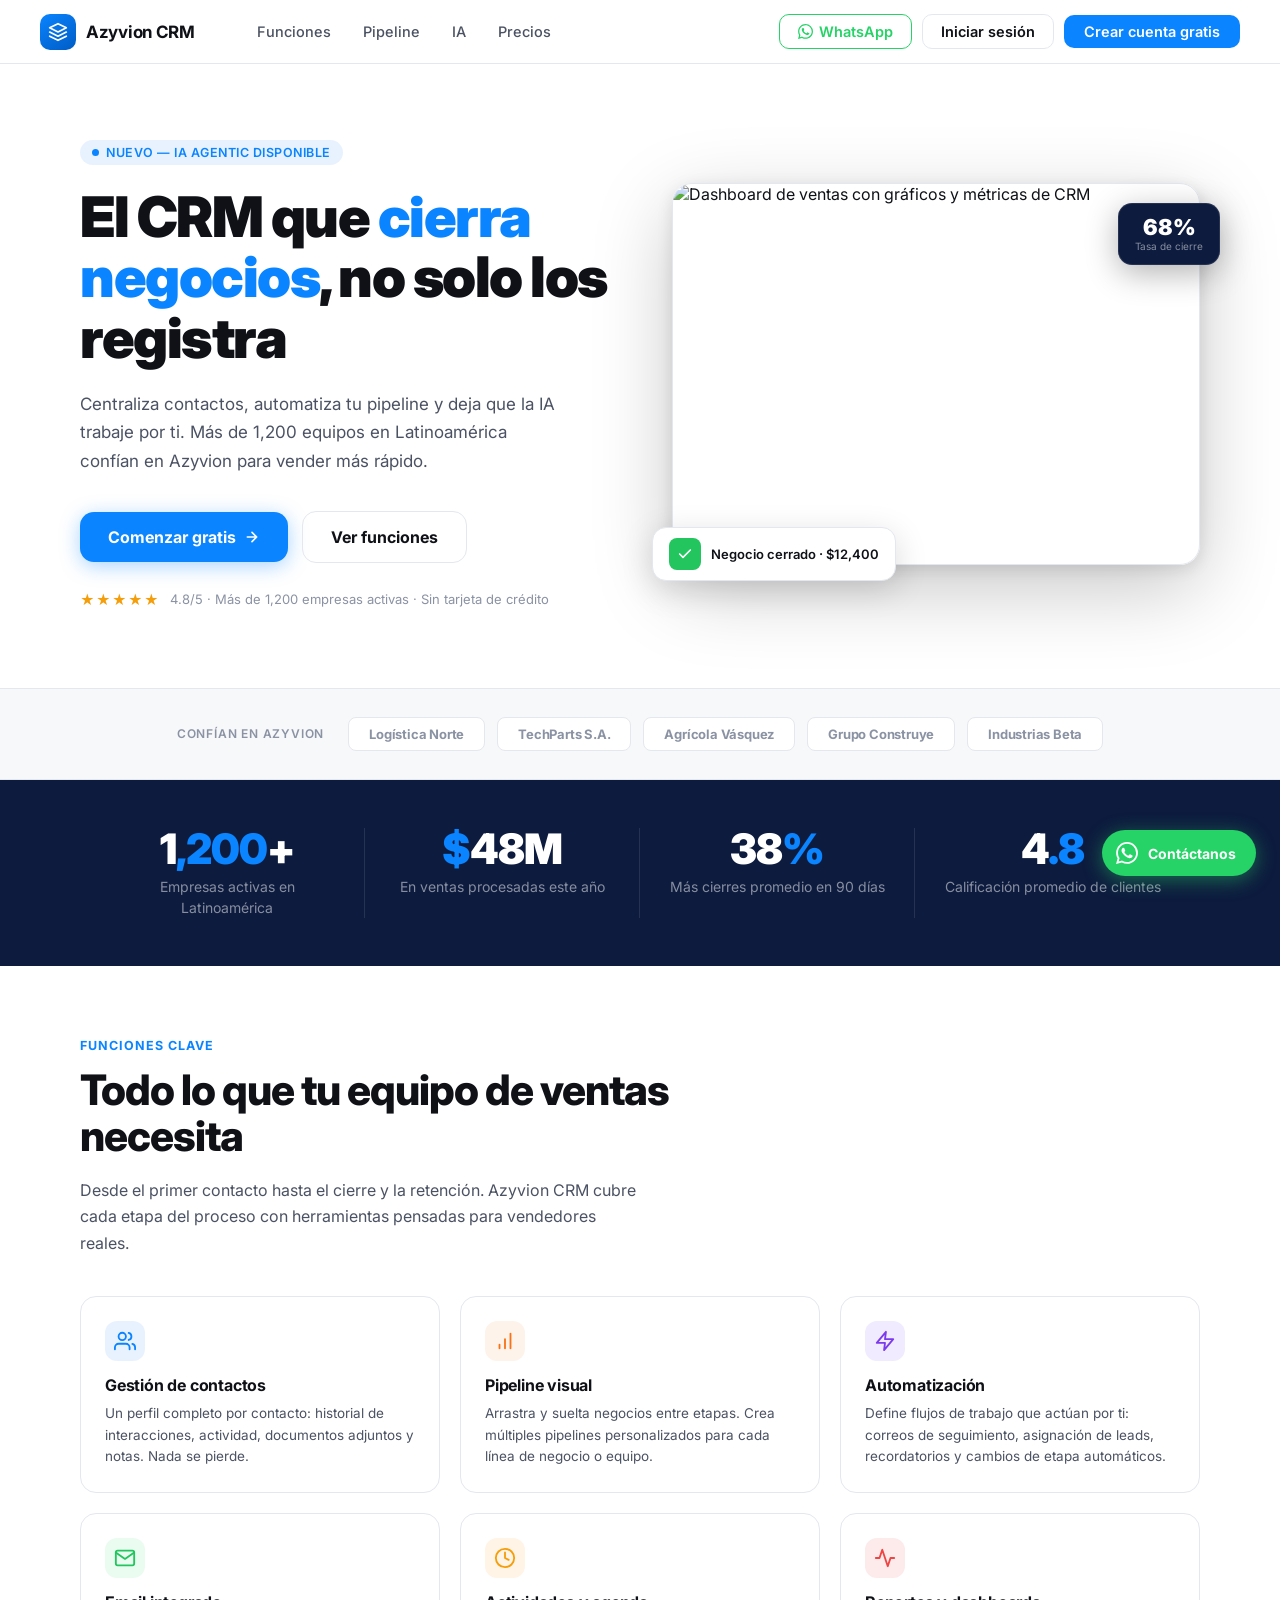
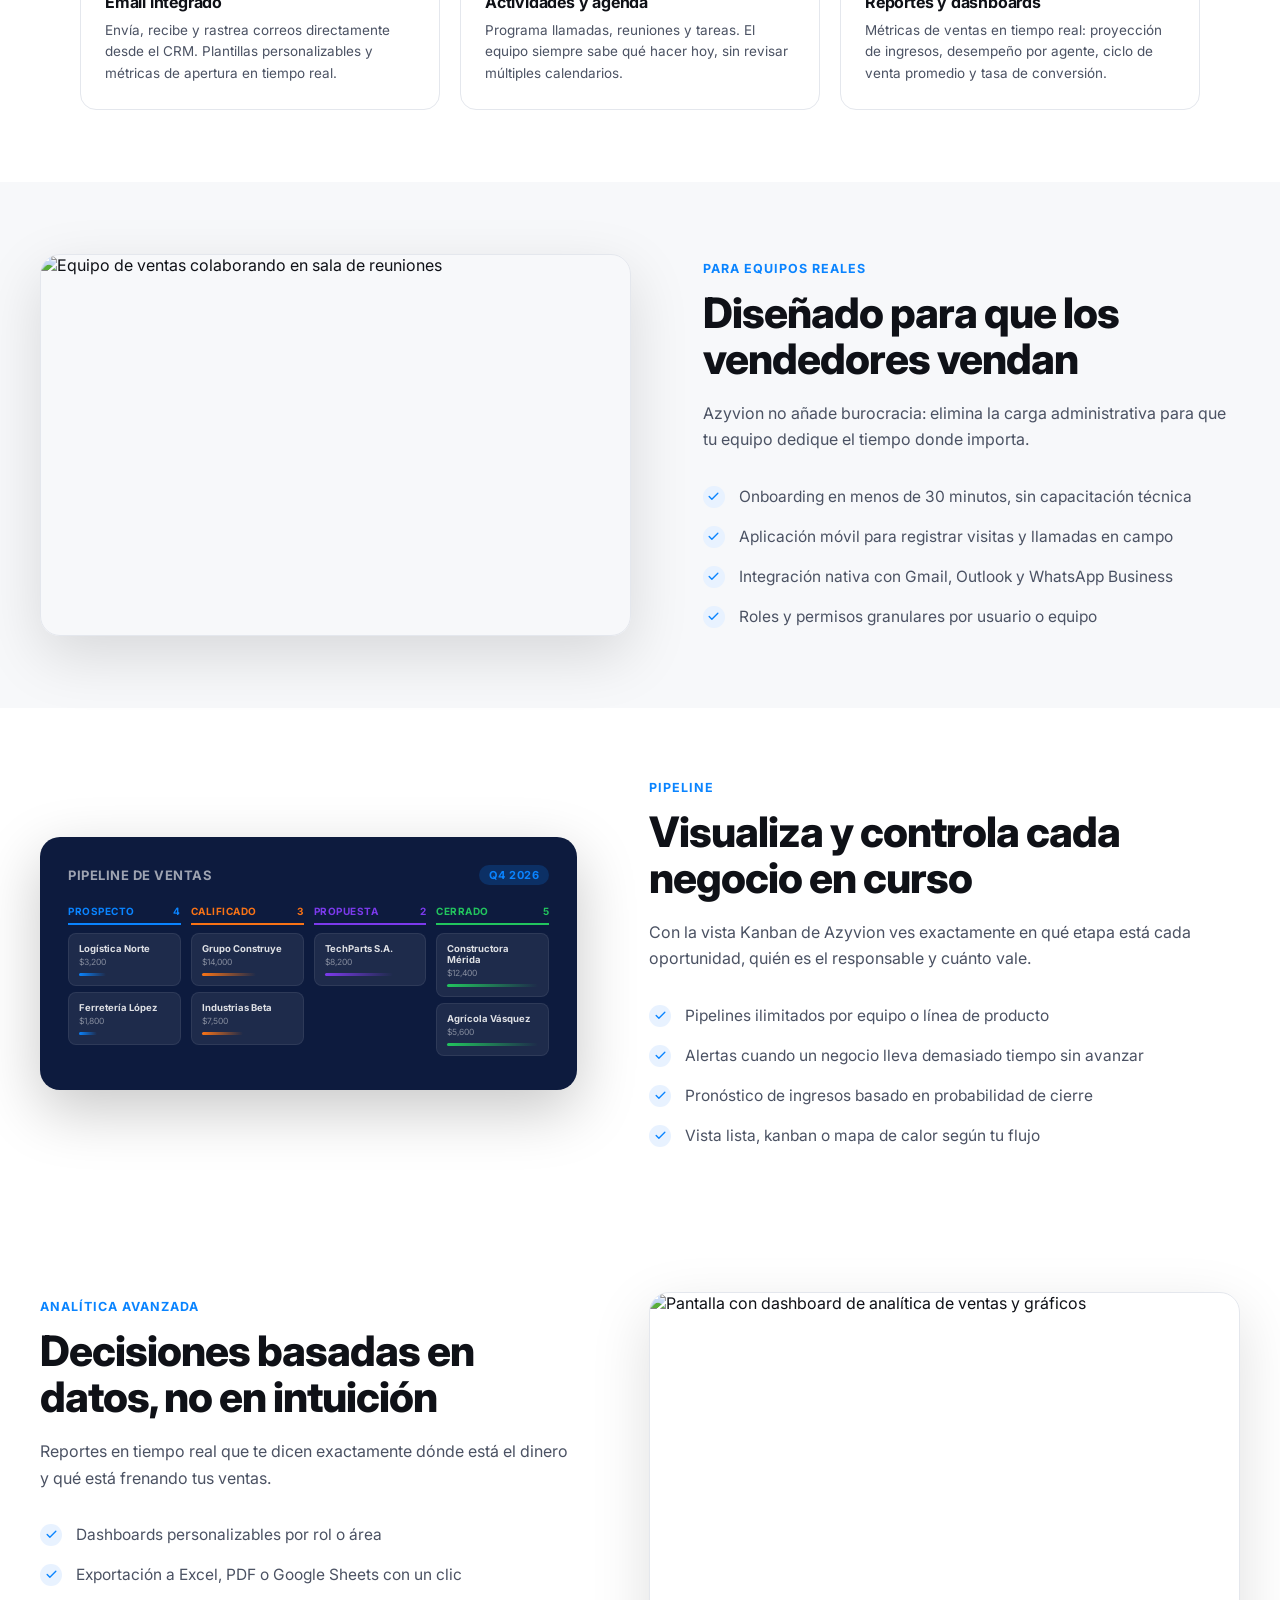
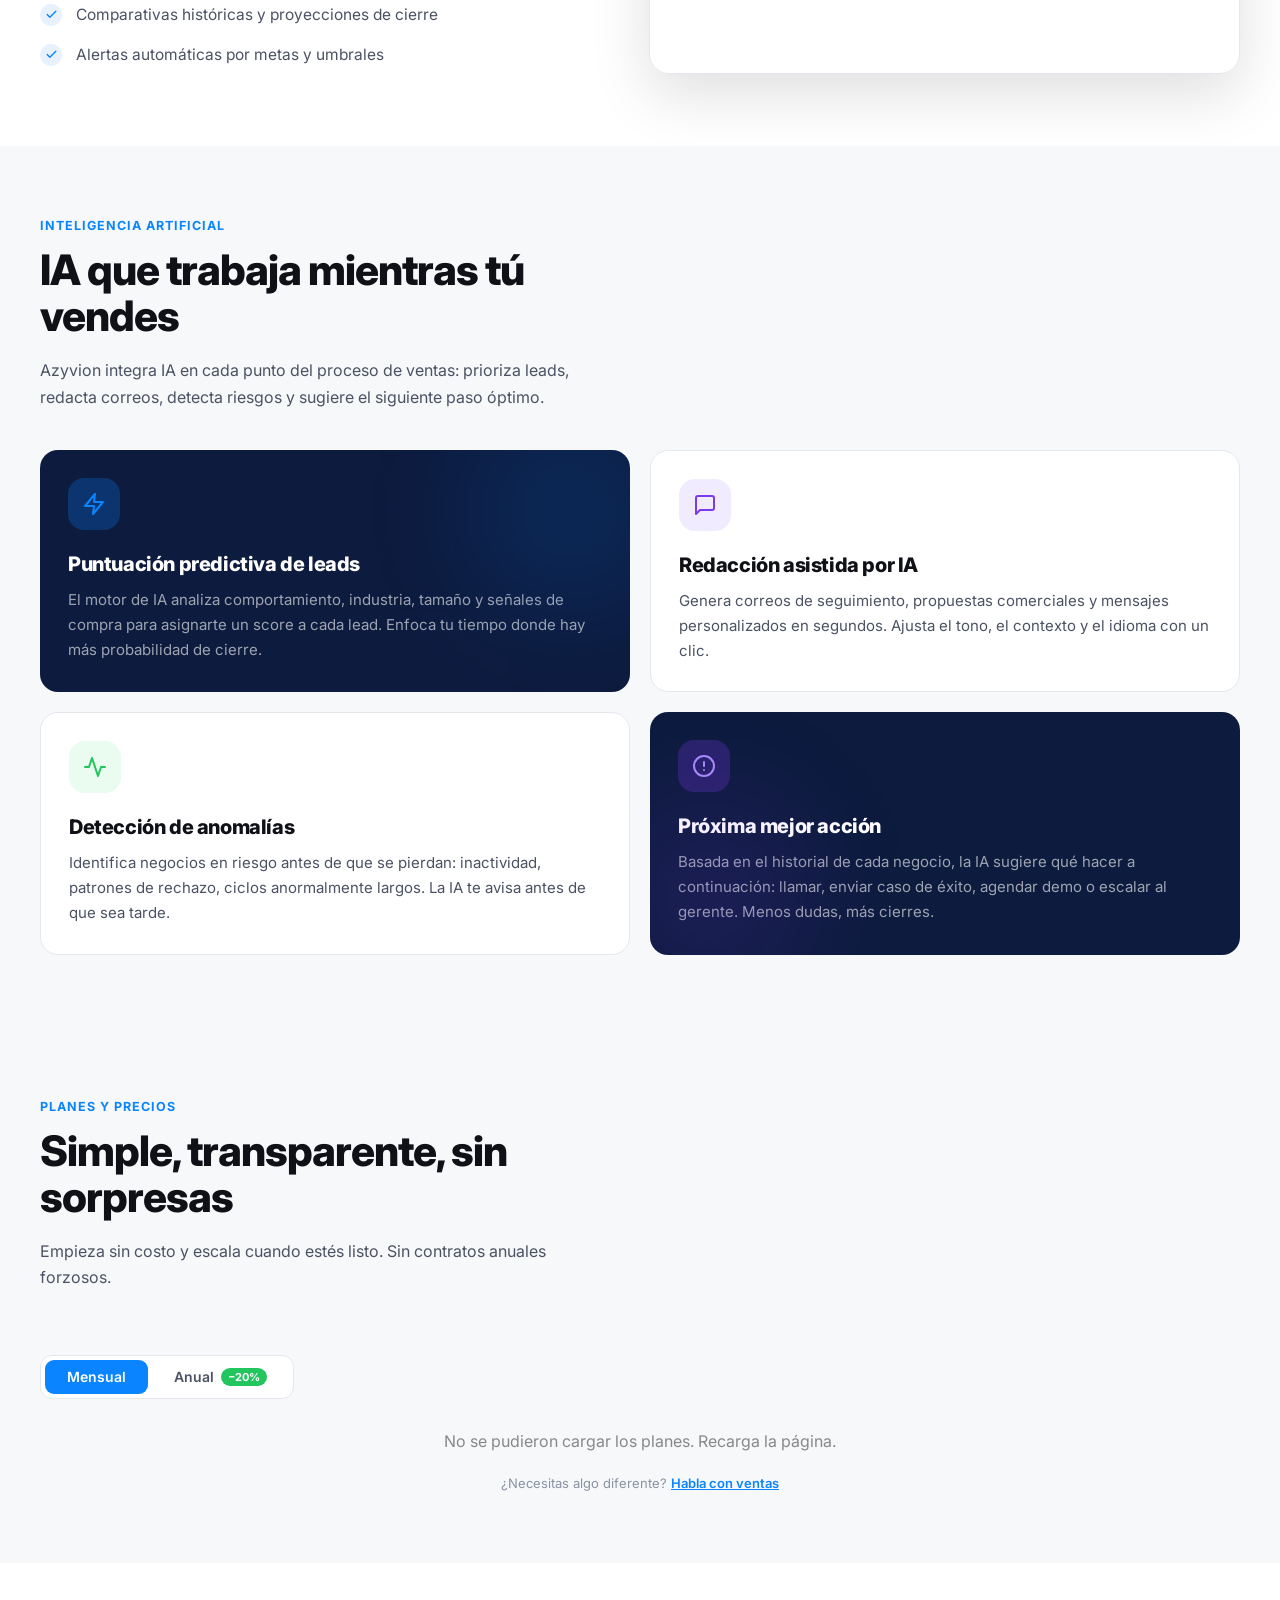
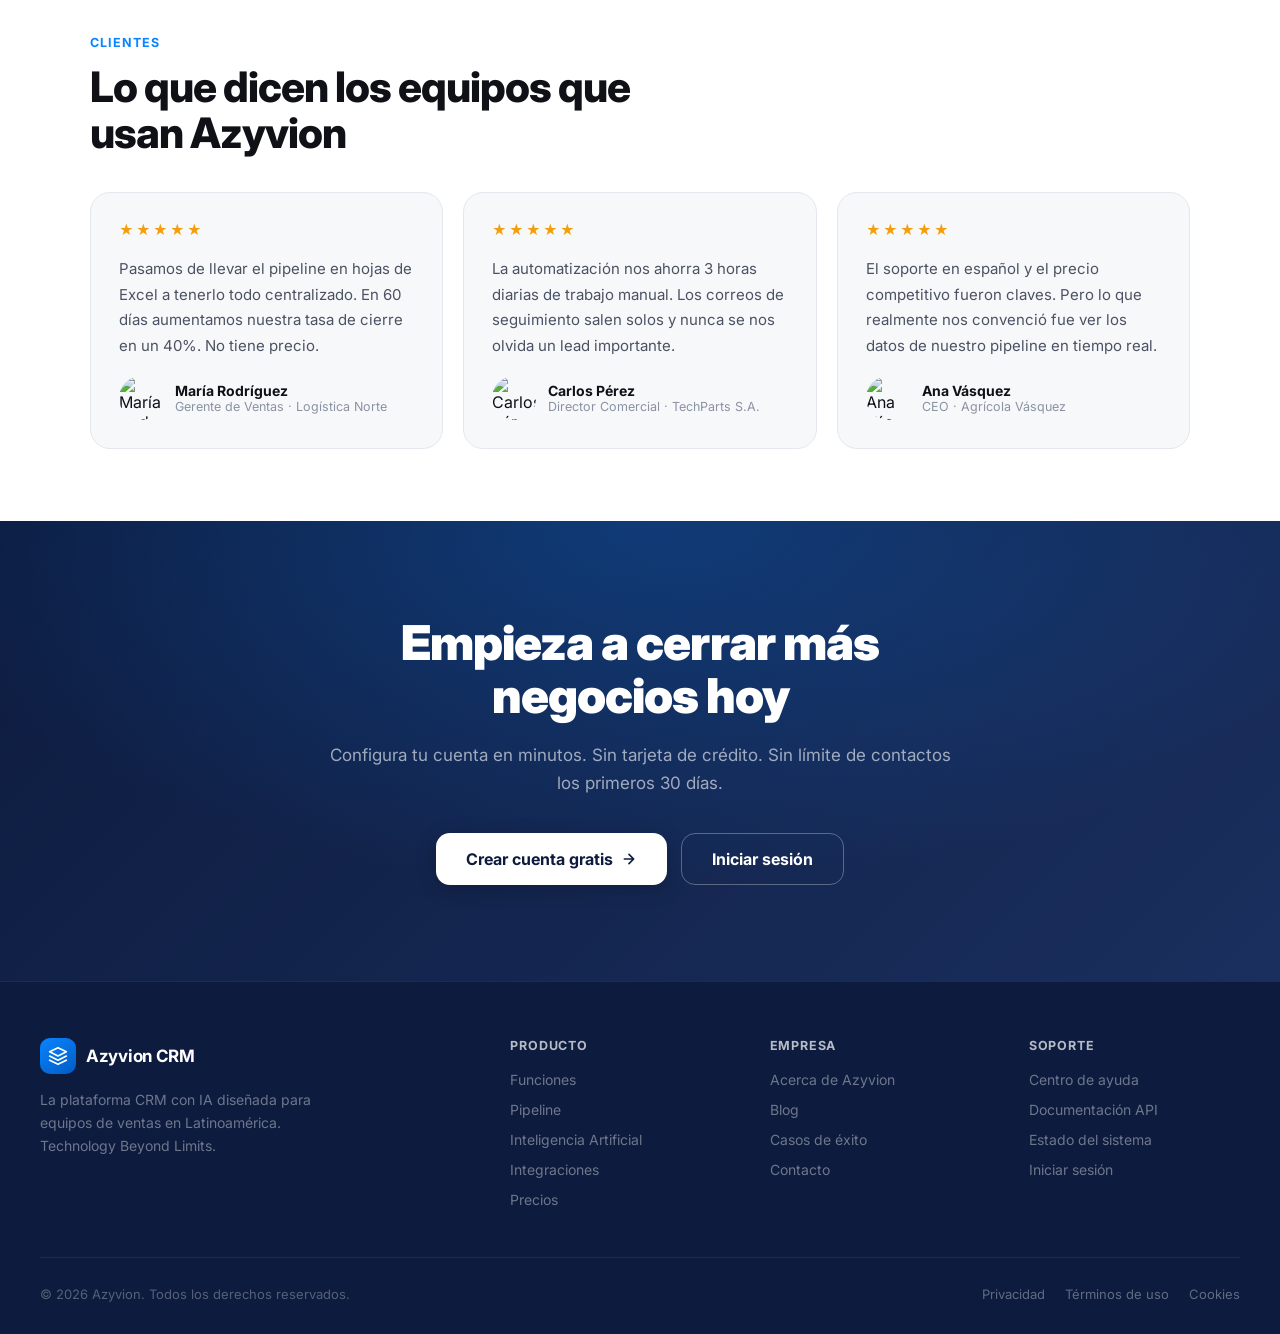
==== commit 09dcb1b5: "Update index.html" ====
--- a/index.html
+++ b/index.html
@@ -478,7 +478,7 @@
 
     /* ─── FEATURES ────────────────────────────────── */
     .section {
-      padding: 96px 40px;
+      padding: 72px 40px;
       max-width: 1200px;
       margin: 0 auto;
     }
@@ -503,24 +503,24 @@
     }
 
     .section-desc {
-      font-size: 17px;
+      font-size: 16px;
       color: var(--text-2);
       max-width: 560px;
       line-height: 1.65;
-      margin-bottom: 56px;
+      margin-bottom: 40px;
     }
 
     .features-grid {
       display: grid;
       grid-template-columns: repeat(3, 1fr);
-      gap: 24px;
+      gap: 20px;
     }
 
     .feature-card {
       background: var(--bg);
       border: 1.5px solid var(--border);
-      border-radius: 20px;
-      padding: 32px;
+      border-radius: 16px;
+      padding: 24px;
       transition: border-color .2s, box-shadow .2s;
     }
 
@@ -530,32 +530,32 @@
     }
 
     .feature-icon {
-      width: 48px; height: 48px;
-      border-radius: 14px;
+      width: 40px; height: 40px;
+      border-radius: 12px;
       display: flex; align-items: center; justify-content: center;
-      margin-bottom: 20px;
+      margin-bottom: 14px;
     }
 
     .feature-icon svg { width: 22px; height: 22px; fill: none; stroke-width: 2; stroke-linecap: round; stroke-linejoin: round; }
 
     .feature-title {
-      font-size: 18px;
+      font-size: 16px;
       font-weight: 700;
       color: var(--text);
-      margin-bottom: 10px;
-      letter-spacing: -0.3px;
+      margin-bottom: 8px;
+      letter-spacing: -0.2px;
     }
 
     .feature-desc {
-      font-size: 14.5px;
+      font-size: 13.5px;
       color: var(--text-2);
-      line-height: 1.65;
+      line-height: 1.6;
     }
 
     /* ─── IMAGE SECTION ───────────────────────────── */
     .img-split-section {
       background: var(--bg-alt);
-      padding: 96px 40px;
+      padding: 72px 40px;
     }
 
     .img-split-inner {
@@ -616,7 +616,7 @@
     /* ─── PIPELINE SECTION ────────────────────────── */
     .pipeline-section {
       background: var(--bg);
-      padding: 96px 40px;
+      padding: 72px 40px;
     }
 
     .pipeline-inner {
@@ -698,7 +698,7 @@
 
     /* ─── AI SECTION ──────────────────────────────── */
     .ai-section {
-      padding: 96px 40px;
+      padding: 72px 40px;
       background: var(--bg-alt);
     }
 
@@ -710,13 +710,13 @@
     .ai-cards {
       display: grid;
       grid-template-columns: repeat(2, 1fr);
-      gap: 24px;
-      margin-top: 56px;
+      gap: 20px;
+      margin-top: 40px;
     }
 
     .ai-card {
-      border-radius: 20px;
-      padding: 36px;
+      border-radius: 18px;
+      padding: 28px;
       position: relative;
       overflow: hidden;
     }
@@ -973,13 +973,22 @@
 
     /* ─── PRICING ─────────────────────────────────── */
     .pricing-section {
-      padding: 96px 40px;
+      padding: 72px 40px;
       background: var(--bg-alt);
     }
     .pricing-inner {
       max-width: 1200px;
       margin: 0 auto;
     }
+    .pricing-scroll-hint {
+      display: none;
+      font-size: 12px;
+      color: var(--text-3);
+      margin-bottom: 8px;
+      text-align: center;
+    }
+    @media (max-width: 900px) { .pricing-scroll-hint { display: block; } }
+
     .billing-toggle {
       display: inline-flex;
       background: var(--bg);
@@ -987,7 +996,7 @@
       border-radius: 12px;
       padding: 4px;
       gap: 4px;
-      margin: 32px 0 48px;
+      margin: 24px 0 32px;
     }
     .billing-btn {
       padding: 8px 22px;
@@ -1096,7 +1105,7 @@
     /* ─── TESTIMONIALS ────────────────────────────── */
     .testimonials {
       background: var(--bg);
-      padding: 96px 40px;
+      padding: 72px 40px;
     }
 
     .testimonials-inner {
@@ -1107,8 +1116,8 @@
     .testi-grid {
       display: grid;
       grid-template-columns: repeat(3, 1fr);
-      gap: 24px;
-      margin-top: 56px;
+      gap: 20px;
+      margin-top: 36px;
     }
 
     .testi-card {
@@ -1292,6 +1301,35 @@
     .footer-legal a:hover { color: rgba(255,255,255,0.7); }
 
     /* ─── RESPONSIVE ──────────────────────────────── */
+    /* ─── WHATSAPP FLOAT ──────────────────────────── */
+    .wa-float {
+      position: fixed;
+      bottom: 24px;
+      right: 24px;
+      z-index: 1000;
+      display: flex;
+      align-items: center;
+      gap: 10px;
+      background: #25D366;
+      color: #fff;
+      border-radius: 50px;
+      padding: 12px 20px 12px 14px;
+      text-decoration: none;
+      font-size: 14px;
+      font-weight: 700;
+      box-shadow: 0 4px 20px rgba(37,211,102,0.45);
+      transition: transform .18s, box-shadow .18s;
+      white-space: nowrap;
+    }
+    .wa-float:hover { transform: translateY(-2px); box-shadow: 0 8px 32px rgba(37,211,102,0.55); }
+    .wa-float svg { width: 22px; height: 22px; flex-shrink: 0; }
+    .wa-float .wa-label { display: inline; }
+
+    @media (max-width: 480px) {
+      .wa-float { padding: 12px; border-radius: 50%; bottom: 20px; right: 20px; }
+      .wa-float .wa-label { display: none; }
+    }
+
     @media (max-width: 1024px) {
       .pricing-grid { grid-template-columns: repeat(2,1fr); }
     }
@@ -1302,55 +1340,88 @@
       .nav-cta { display: none; }
       .hamburger { display: flex; }
 
-      .hero { grid-template-columns: 1fr; padding: 100px 24px 60px; gap: 40px; }
-      .hero h1 { font-size: 36px; }
+      .hero { grid-template-columns: 1fr; padding: 100px 24px 56px; gap: 36px; }
+      .hero h1 { font-size: 34px; }
       .hero-visual { display: none; }
 
-      .logos-band { padding: 24px 20px; }
-
-      .stats-inner { grid-template-columns: repeat(2, 1fr); gap: 32px; }
+      .logos-band { padding: 20px 20px; }
+
+      .stats-inner { grid-template-columns: repeat(2, 1fr); gap: 28px; }
       .stat-item { border-right: none; }
-
-      .section { padding: 64px 24px; }
-      .features-grid { grid-template-columns: 1fr; }
-
-      .img-split-section { padding: 64px 24px; }
-      .img-split-inner { grid-template-columns: 1fr; gap: 40px; }
+      .stat-num { font-size: 34px; }
+
+      .section { padding: 52px 20px; }
+      /* 2-col features on tablet/mobile — much more compact */
+      .features-grid { grid-template-columns: repeat(2, 1fr); gap: 14px; }
+      .feature-card { padding: 18px; border-radius: 14px; }
+      .feature-icon { width: 34px; height: 34px; margin-bottom: 10px; }
+      .feature-title { font-size: 14px; margin-bottom: 6px; }
+      .feature-desc { font-size: 12.5px; }
+
+      .section-desc { margin-bottom: 32px; }
+
+      .img-split-section { padding: 52px 20px; }
+      .img-split-inner { grid-template-columns: 1fr; gap: 32px; }
       .img-split-inner.reverse { grid-template-columns: 1fr; }
       .img-split-inner.reverse > *:first-child { order: 2; }
 
-      .pipeline-section { padding: 64px 24px; }
-      .pipeline-inner { grid-template-columns: 1fr; gap: 40px; }
-
-      .ai-section { padding: 64px 24px; }
-      .ai-cards { grid-template-columns: 1fr; }
-
-      .product-preview-section { padding: 64px 24px; }
+      .pipeline-section { padding: 52px 20px; }
+      .pipeline-inner { grid-template-columns: 1fr; gap: 32px; }
+
+      .ai-section { padding: 52px 20px; }
+      .ai-cards { grid-template-columns: 1fr; gap: 14px; }
+      .ai-card { padding: 22px; }
+
+      .product-preview-section { padding: 52px 20px; }
       .pscreen-layout { grid-template-columns: 1fr; }
       .pscreen-sidebar { display: none; }
       .pscreen-kpi-row { grid-template-columns: repeat(2,1fr); }
 
-      .pricing-section { padding: 64px 24px; }
-
-      .testimonials { padding: 64px 24px; }
-      .testi-grid { grid-template-columns: 1fr; }
-
-      .cta-band { padding: 64px 24px; }
-
-      footer { padding: 48px 24px 28px; }
-      .footer-top { grid-template-columns: 1fr 1fr; gap: 32px; }
+      /* Pricing: horizontal scroll on mobile — 1 card visible at a time */
+      .pricing-section { padding: 52px 20px; }
+      .pricing-grid {
+        display: flex;
+        gap: 16px;
+        overflow-x: auto;
+        scroll-snap-type: x mandatory;
+        -webkit-overflow-scrolling: touch;
+        padding-bottom: 12px;
+        grid-template-columns: unset;
+      }
+      .pricing-grid::-webkit-scrollbar { height: 4px; }
+      .pricing-grid::-webkit-scrollbar-thumb { background: var(--border); border-radius: 4px; }
+      .price-card {
+        min-width: 260px;
+        max-width: 280px;
+        scroll-snap-align: start;
+        flex-shrink: 0;
+      }
+      .price-skeleton { min-width: 260px; flex-shrink: 0; }
+      .billing-toggle { width: 100%; }
+      .billing-btn { flex: 1; justify-content: center; }
+
+      .testimonials { padding: 52px 20px; }
+      .testi-grid { grid-template-columns: 1fr; gap: 14px; }
+
+      .cta-band { padding: 56px 20px; }
+
+      footer { padding: 44px 20px 24px; }
+      .footer-top { grid-template-columns: 1fr 1fr; gap: 28px; }
     }
 
     @media (max-width: 600px) {
-      .stats-inner { grid-template-columns: 1fr; }
-      .footer-top { grid-template-columns: 1fr; }
+      .stats-inner { grid-template-columns: repeat(2,1fr); gap: 20px; }
+      .stat-num { font-size: 30px; }
+      .footer-top { grid-template-columns: 1fr; gap: 20px; }
       .hero-actions { flex-direction: column; align-items: flex-start; }
       .btn-hero { width: 100%; justify-content: center; }
-      .pricing-grid { grid-template-columns: 1fr; }
-      .billing-toggle { width: 100%; }
-      .billing-btn { flex: 1; justify-content: center; }
       .cta-actions { flex-direction: column; }
       .btn-cta-white, .btn-cta-outline { width: 100%; justify-content: center; }
+    }
+
+    @media (max-width: 480px) {
+      /* Single column features on very small screens */
+      .features-grid { grid-template-columns: 1fr; gap: 12px; }
     }
 
     @media (prefers-reduced-motion: reduce) {
@@ -1376,6 +1447,10 @@
       <li><a href="#clientes">Clientes</a></li>
     </ul>
     <div class="nav-cta">
+      <a href="https://wa.me/50255630559?text=Hola%2C%20me%20interesa%20conocer%20m%C3%A1s%20sobre%20Azyvion%20CRM" target="_blank" rel="noopener" class="btn-ghost" style="display:flex;align-items:center;gap:6px;color:#25D366;border-color:#25D366;">
+        <svg width="15" height="15" viewBox="0 0 24 24" fill="#25D366"><path d="M17.472 14.382c-.297-.149-1.758-.867-2.03-.967-.273-.099-.471-.148-.67.15-.197.297-.767.966-.94 1.164-.173.199-.347.223-.644.075-.297-.15-1.255-.463-2.39-1.475-.883-.788-1.48-1.761-1.653-2.059-.173-.297-.018-.458.13-.606.134-.133.298-.347.446-.52.149-.174.198-.298.298-.497.099-.198.05-.371-.025-.52-.075-.149-.669-1.612-.916-2.207-.242-.579-.487-.5-.669-.51-.173-.008-.371-.01-.57-.01-.198 0-.52.074-.792.372-.272.297-1.04 1.016-1.04 2.479 0 1.462 1.065 2.875 1.213 3.074.149.198 2.096 3.2 5.077 4.487.709.306 1.262.489 1.694.625.712.227 1.36.195 1.871.118.571-.085 1.758-.719 2.006-1.413.248-.694.248-1.289.173-1.413-.074-.124-.272-.198-.57-.347m-5.421 7.403h-.004a9.87 9.87 0 0 1-5.031-1.378l-.361-.214-3.741.982.998-3.648-.235-.374a9.86 9.86 0 0 1-1.51-5.26c.001-5.45 4.436-9.884 9.888-9.884 2.64 0 5.122 1.03 6.988 2.898a9.825 9.825 0 0 1 2.893 6.994c-.003 5.45-4.437 9.884-9.885 9.884m8.413-18.297A11.815 11.815 0 0 0 12.05 0C5.495 0 .16 5.335.157 11.892c0 2.096.547 4.142 1.588 5.945L.057 24l6.305-1.654a11.882 11.882 0 0 0 5.683 1.448h.005c6.554 0 11.89-5.335 11.893-11.893a11.821 11.821 0 0 0-3.48-8.413z"/></svg>
+        WhatsApp
+      </a>
       <a href="login.html" class="btn-ghost">Iniciar sesión</a>
       <a href="register.html" class="btn-primary-sm">Crear cuenta gratis</a>
     </div>
@@ -1396,6 +1471,10 @@
     <div class="mobile-cta">
       <a href="login.html" class="mobile-btn-ghost">Iniciar sesión</a>
       <a href="register.html" class="mobile-btn-primary">Crear cuenta gratis</a>
+      <a href="https://wa.me/50255630559?text=Hola%2C%20me%20interesa%20conocer%20m%C3%A1s%20sobre%20Azyvion%20CRM" target="_blank" rel="noopener" style="padding:13px 20px;border-radius:12px;font-size:15px;font-weight:700;color:#fff;background:#25D366;text-decoration:none;text-align:center;display:flex;align-items:center;justify-content:center;gap:8px;">
+        <svg width="18" height="18" viewBox="0 0 24 24" fill="currentColor"><path d="M17.472 14.382c-.297-.149-1.758-.867-2.03-.967-.273-.099-.471-.148-.67.15-.197.297-.767.966-.94 1.164-.173.199-.347.223-.644.075-.297-.15-1.255-.463-2.39-1.475-.883-.788-1.48-1.761-1.653-2.059-.173-.297-.018-.458.13-.606.134-.133.298-.347.446-.52.149-.174.198-.298.298-.497.099-.198.05-.371-.025-.52-.075-.149-.669-1.612-.916-2.207-.242-.579-.487-.5-.669-.51-.173-.008-.371-.01-.57-.01-.198 0-.52.074-.792.372-.272.297-1.04 1.016-1.04 2.479 0 1.462 1.065 2.875 1.213 3.074.149.198 2.096 3.2 5.077 4.487.709.306 1.262.489 1.694.625.712.227 1.36.195 1.871.118.571-.085 1.758-.719 2.006-1.413.248-.694.248-1.289.173-1.413-.074-.124-.272-.198-.57-.347m-5.421 7.403h-.004a9.87 9.87 0 0 1-5.031-1.378l-.361-.214-3.741.982.998-3.648-.235-.374a9.86 9.86 0 0 1-1.51-5.26c.001-5.45 4.436-9.884 9.888-9.884 2.64 0 5.122 1.03 6.988 2.898a9.825 9.825 0 0 1 2.893 6.994c-.003 5.45-4.437 9.884-9.885 9.884m8.413-18.297A11.815 11.815 0 0 0 12.05 0C5.495 0 .16 5.335.157 11.892c0 2.096.547 4.142 1.588 5.945L.057 24l6.305-1.654a11.882 11.882 0 0 0 5.683 1.448h.005c6.554 0 11.89-5.335 11.893-11.893a11.821 11.821 0 0 0-3.48-8.413z"/></svg>
+        WhatsApp
+      </a>
     </div>
   </div>
 
@@ -1623,19 +1702,9 @@
     </div>
   </div>
 
-  <!-- ══════════════════════ PRODUCT PREVIEW ══════════════════════ -->
-  <div class="product-preview-section">
-    <div class="product-preview-inner">
-      <div class="section-tag">Vista real del producto</div>
-      <h2 class="section-title">Lo que verá tu equipo cada día</h2>
-      <p class="section-desc">Una interfaz diseñada para vendedores, no para contadores. Rápida, clara y sin curva de aprendizaje.</p>
-
-      <div class="preview-tabs">
-        <button class="preview-tab active" onclick="showPreview('overview',this)">Inicio</button>
-        <button class="preview-tab" onclick="showPreview('pipeline',this)">Pipeline</button>
-        <button class="preview-tab" onclick="showPreview('contactos',this)">Contactos</button>
-      </div>
-
+  <!-- ══════════════════════ PRODUCT PREVIEW (removed for brevity) ══════════════════════ -->
+  <div style="display:none">
+    <div>
       <div class="preview-frame-wrap">
         <div class="preview-browser-bar">
           <div class="dot-row"><span></span><span></span><span></span></div>
@@ -1746,7 +1815,7 @@
         </div>
       </div>
     </div>
-  </div>
+  </div><!-- end hidden preview -->
 
   <!-- ══════════════════════ IA ══════════════════════ -->
   <div id="ia" class="ai-section">
@@ -1801,6 +1870,7 @@
         <button class="billing-btn" onclick="setBilling('annual')" id="billAnnual">Anual <span class="save-badge">−20%</span></button>
       </div>
 
+      <p class="pricing-scroll-hint">← Desliza para ver todos los planes →</p>
       <div class="pricing-grid" id="pricingGrid">
         <div class="price-skeleton"></div>
         <div class="price-skeleton"></div>
@@ -1876,6 +1946,14 @@
     </div>
   </div>
 
+  <!-- ══════════════════════ WHATSAPP FLOAT ══════════════════════ -->
+  <a class="wa-float" href="https://wa.me/50255630559?text=Hola%2C%20me%20interesa%20conocer%20m%C3%A1s%20sobre%20Azyvion%20CRM" target="_blank" rel="noopener" aria-label="Contactar por WhatsApp">
+    <svg viewBox="0 0 24 24" fill="currentColor" xmlns="http://www.w3.org/2000/svg">
+      <path d="M17.472 14.382c-.297-.149-1.758-.867-2.03-.967-.273-.099-.471-.148-.67.15-.197.297-.767.966-.94 1.164-.173.199-.347.223-.644.075-.297-.15-1.255-.463-2.39-1.475-.883-.788-1.48-1.761-1.653-2.059-.173-.297-.018-.458.13-.606.134-.133.298-.347.446-.52.149-.174.198-.298.298-.497.099-.198.05-.371-.025-.52-.075-.149-.669-1.612-.916-2.207-.242-.579-.487-.5-.669-.51-.173-.008-.371-.01-.57-.01-.198 0-.52.074-.792.372-.272.297-1.04 1.016-1.04 2.479 0 1.462 1.065 2.875 1.213 3.074.149.198 2.096 3.2 5.077 4.487.709.306 1.262.489 1.694.625.712.227 1.36.195 1.871.118.571-.085 1.758-.719 2.006-1.413.248-.694.248-1.289.173-1.413-.074-.124-.272-.198-.57-.347m-5.421 7.403h-.004a9.87 9.87 0 0 1-5.031-1.378l-.361-.214-3.741.982.998-3.648-.235-.374a9.86 9.86 0 0 1-1.51-5.26c.001-5.45 4.436-9.884 9.888-9.884 2.64 0 5.122 1.03 6.988 2.898a9.825 9.825 0 0 1 2.893 6.994c-.003 5.45-4.437 9.884-9.885 9.884m8.413-18.297A11.815 11.815 0 0 0 12.05 0C5.495 0 .16 5.335.157 11.892c0 2.096.547 4.142 1.588 5.945L.057 24l6.305-1.654a11.882 11.882 0 0 0 5.683 1.448h.005c6.554 0 11.89-5.335 11.893-11.893a11.821 11.821 0 0 0-3.48-8.413z"/>
+    </svg>
+    <span class="wa-label">Contáctanos</span>
+  </a>
+
   <!-- ══════════════════════ FOOTER ══════════════════════ -->
   <footer>
     <div class="footer-inner">
